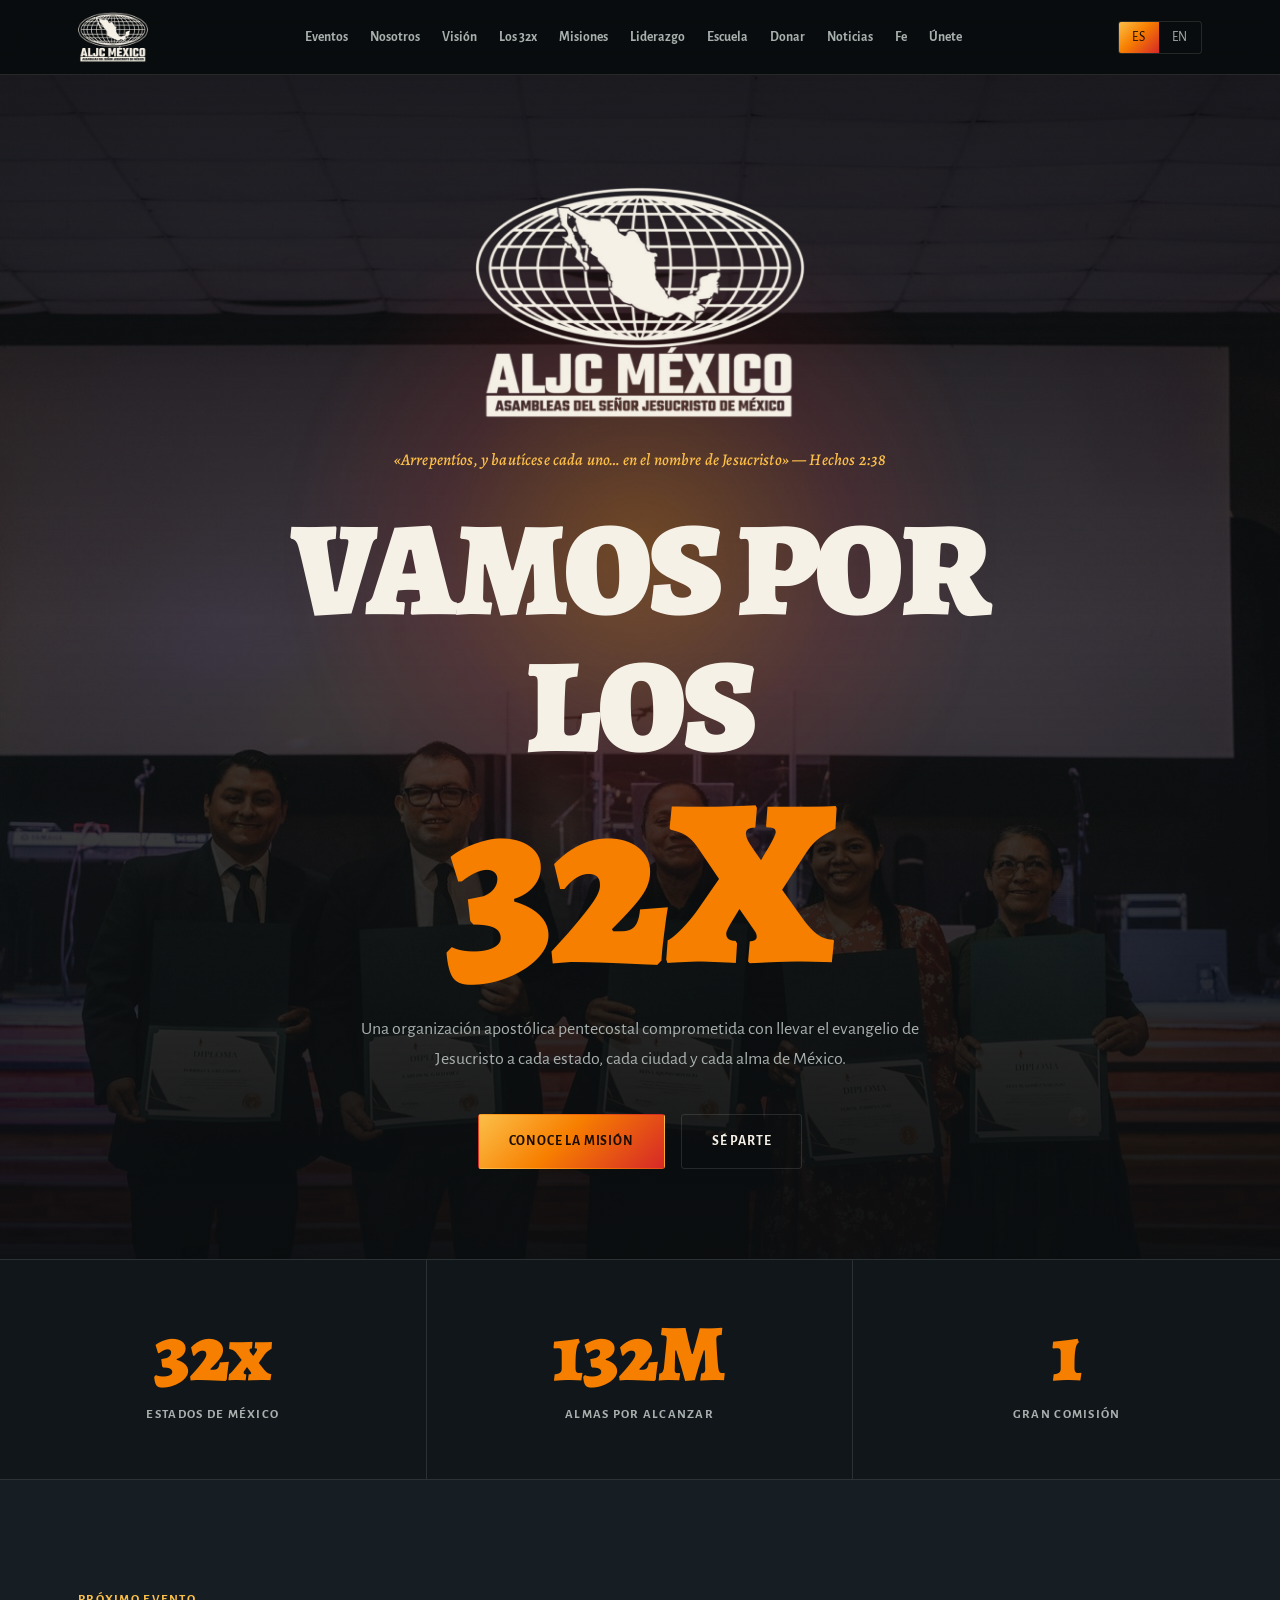
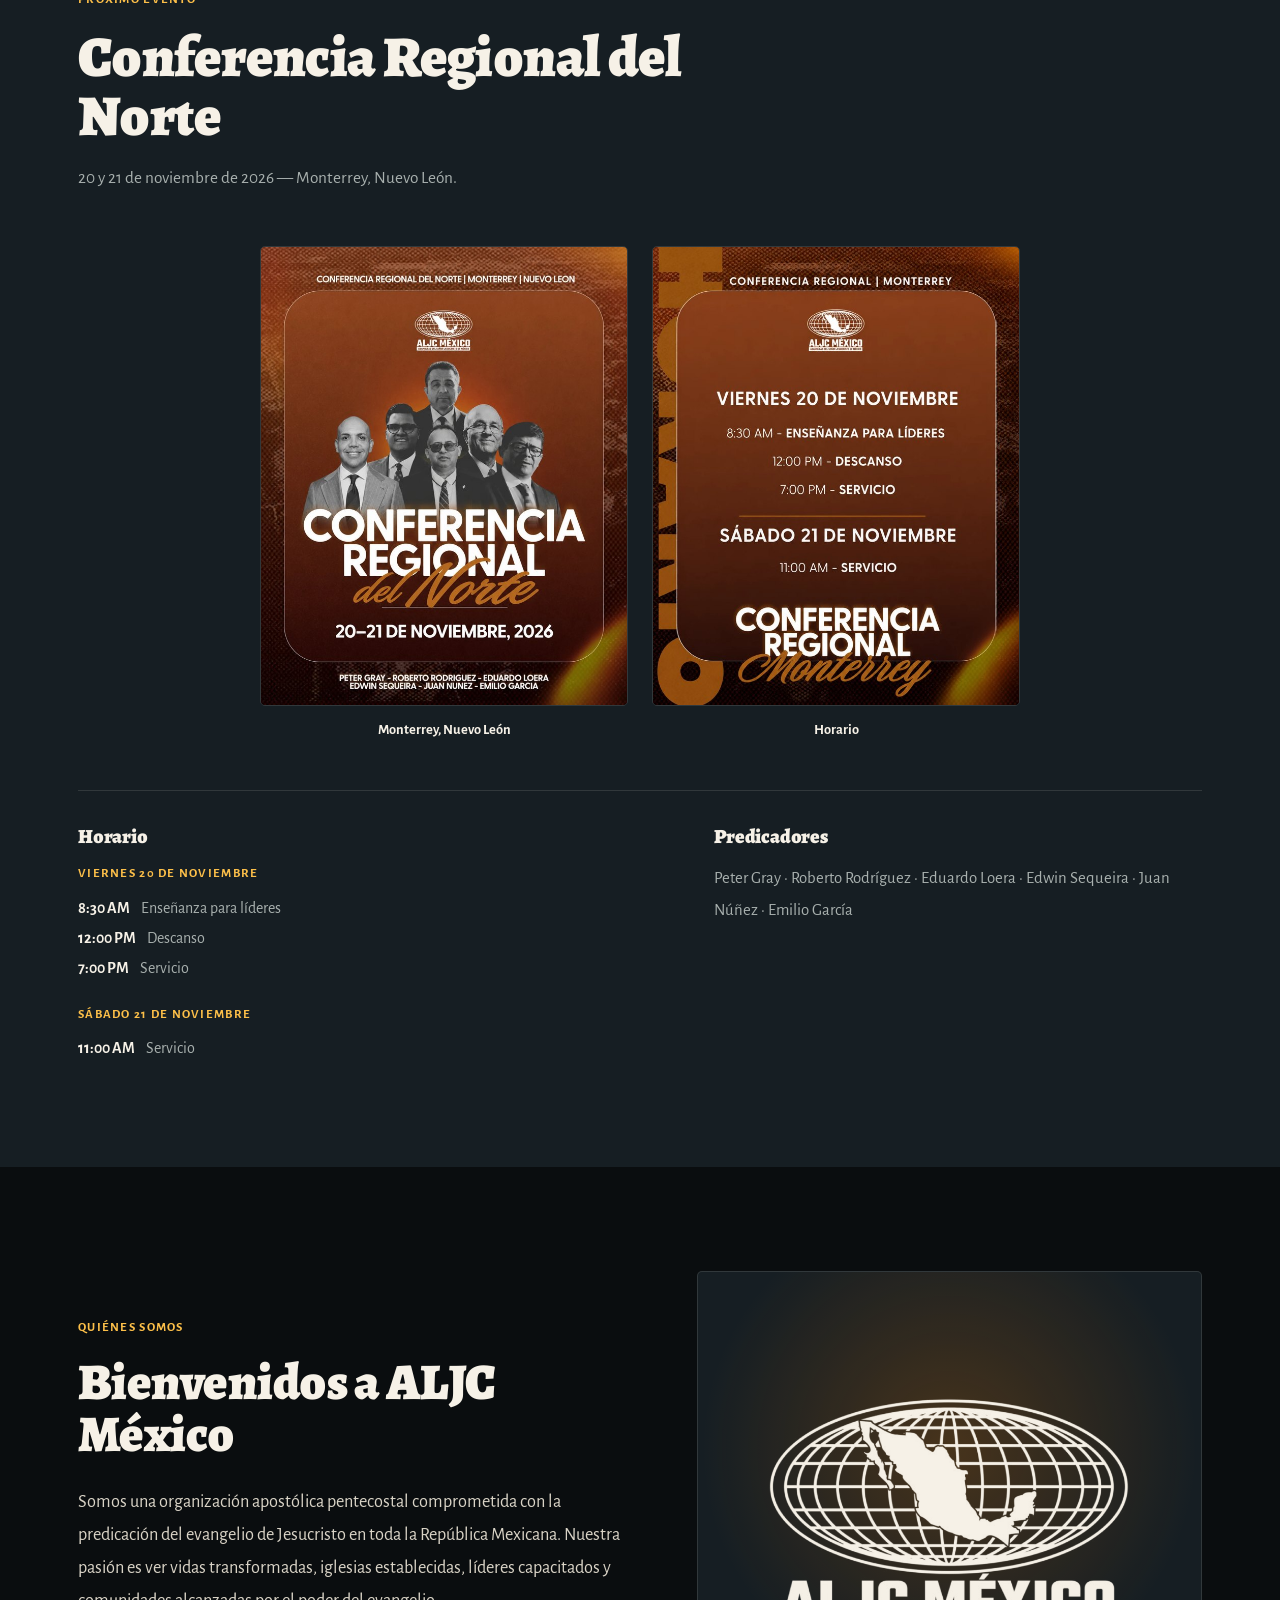
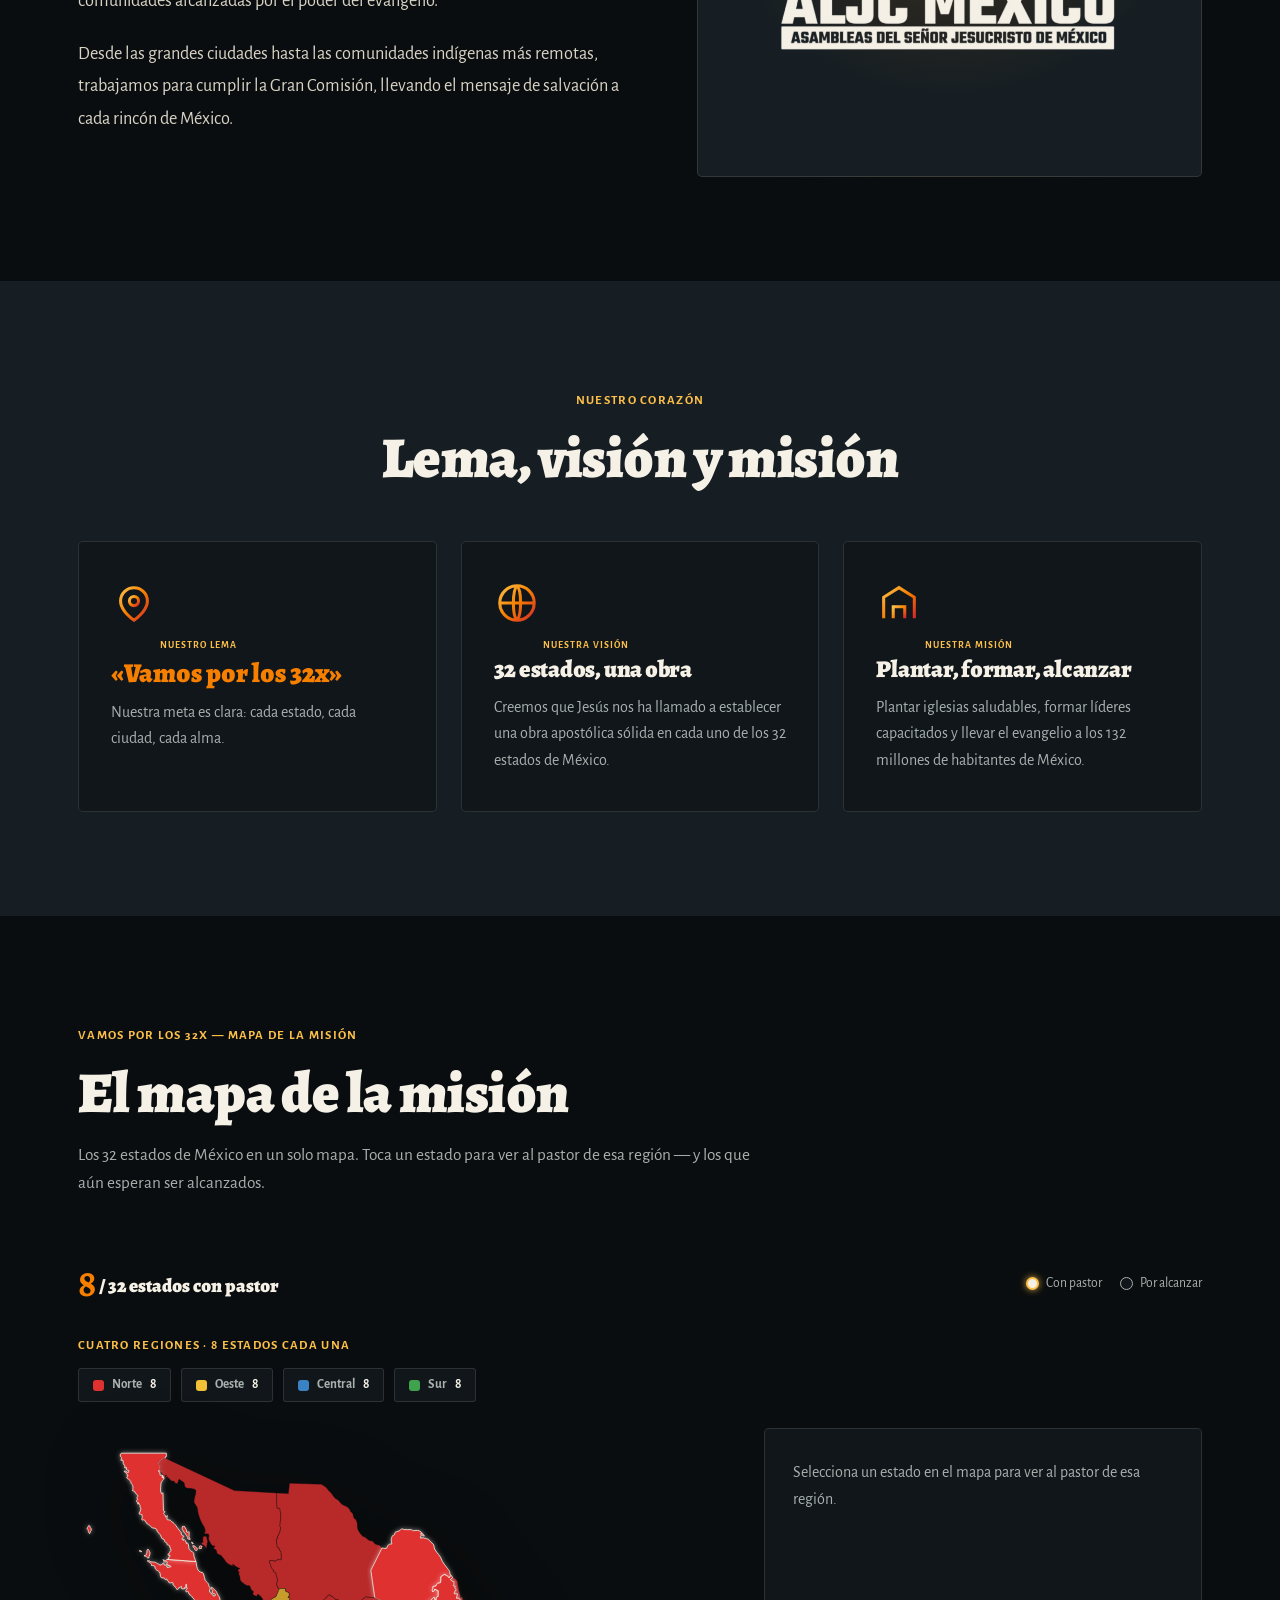
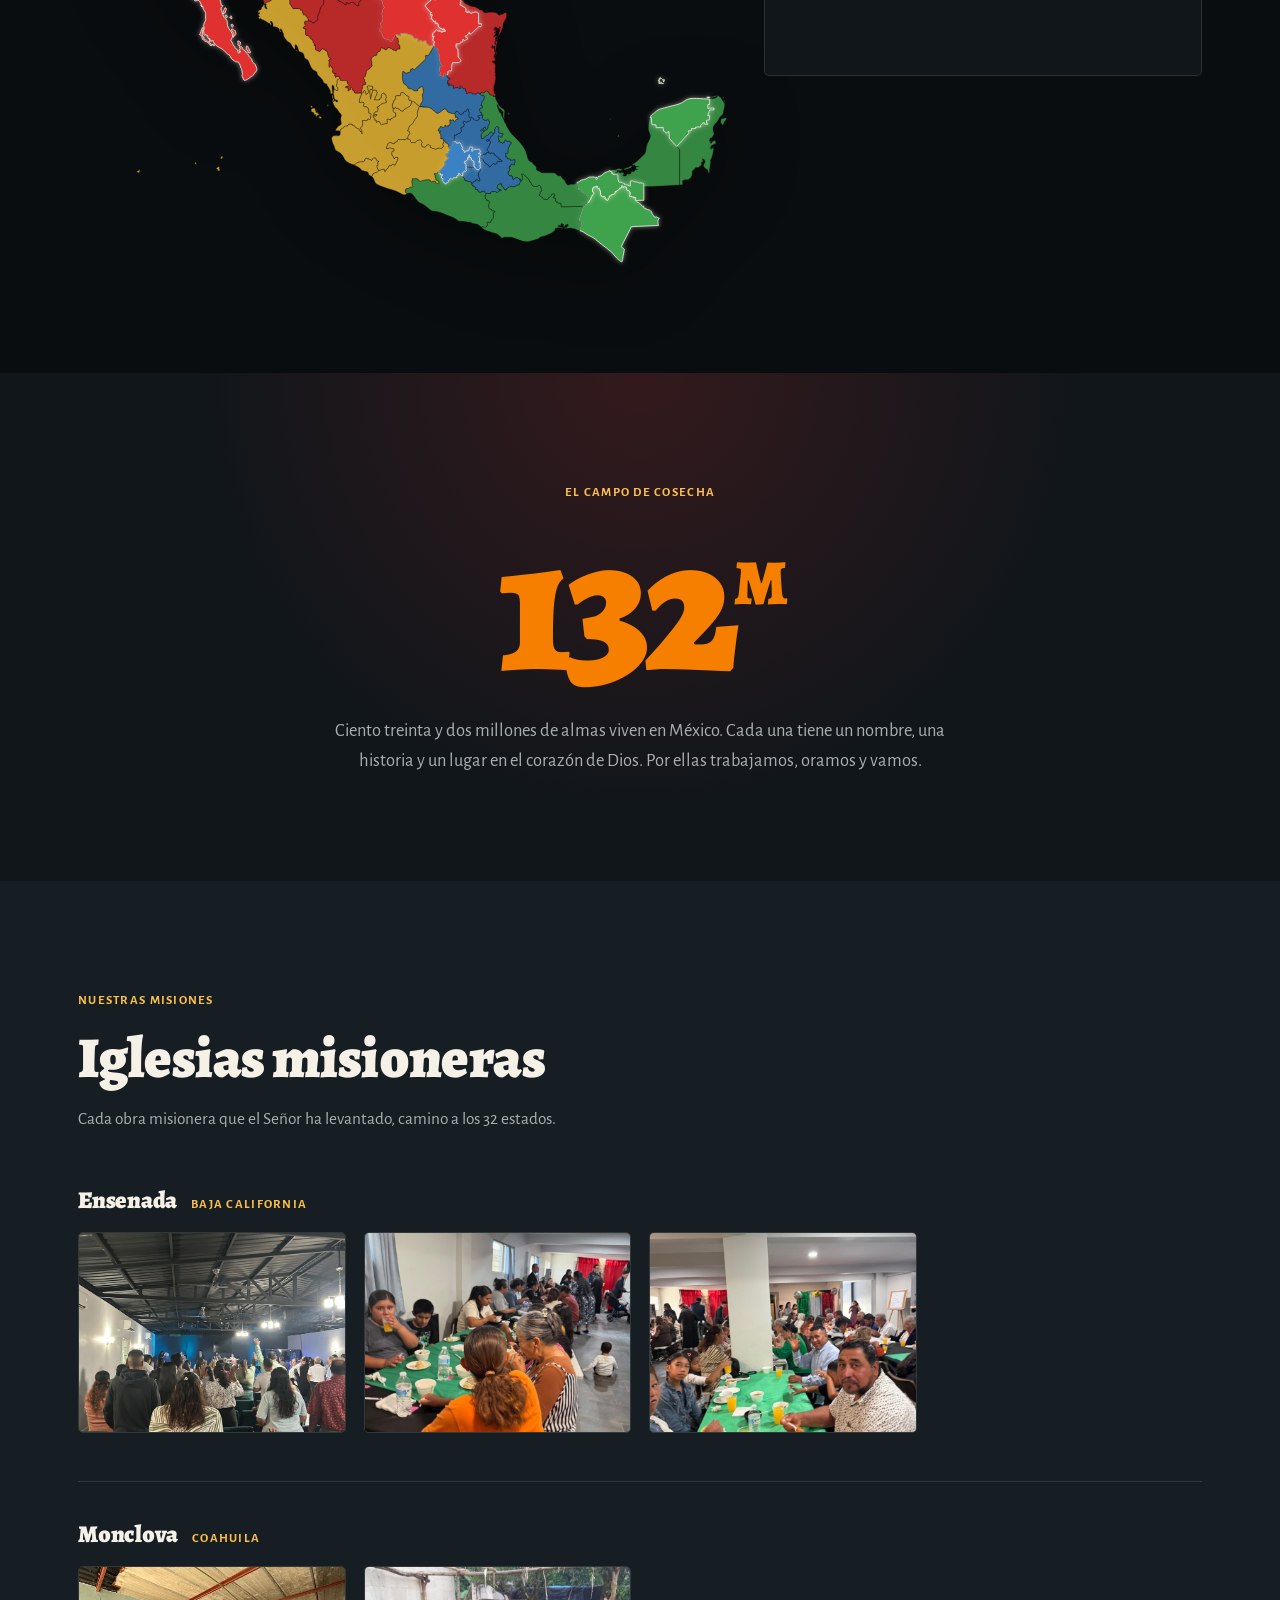
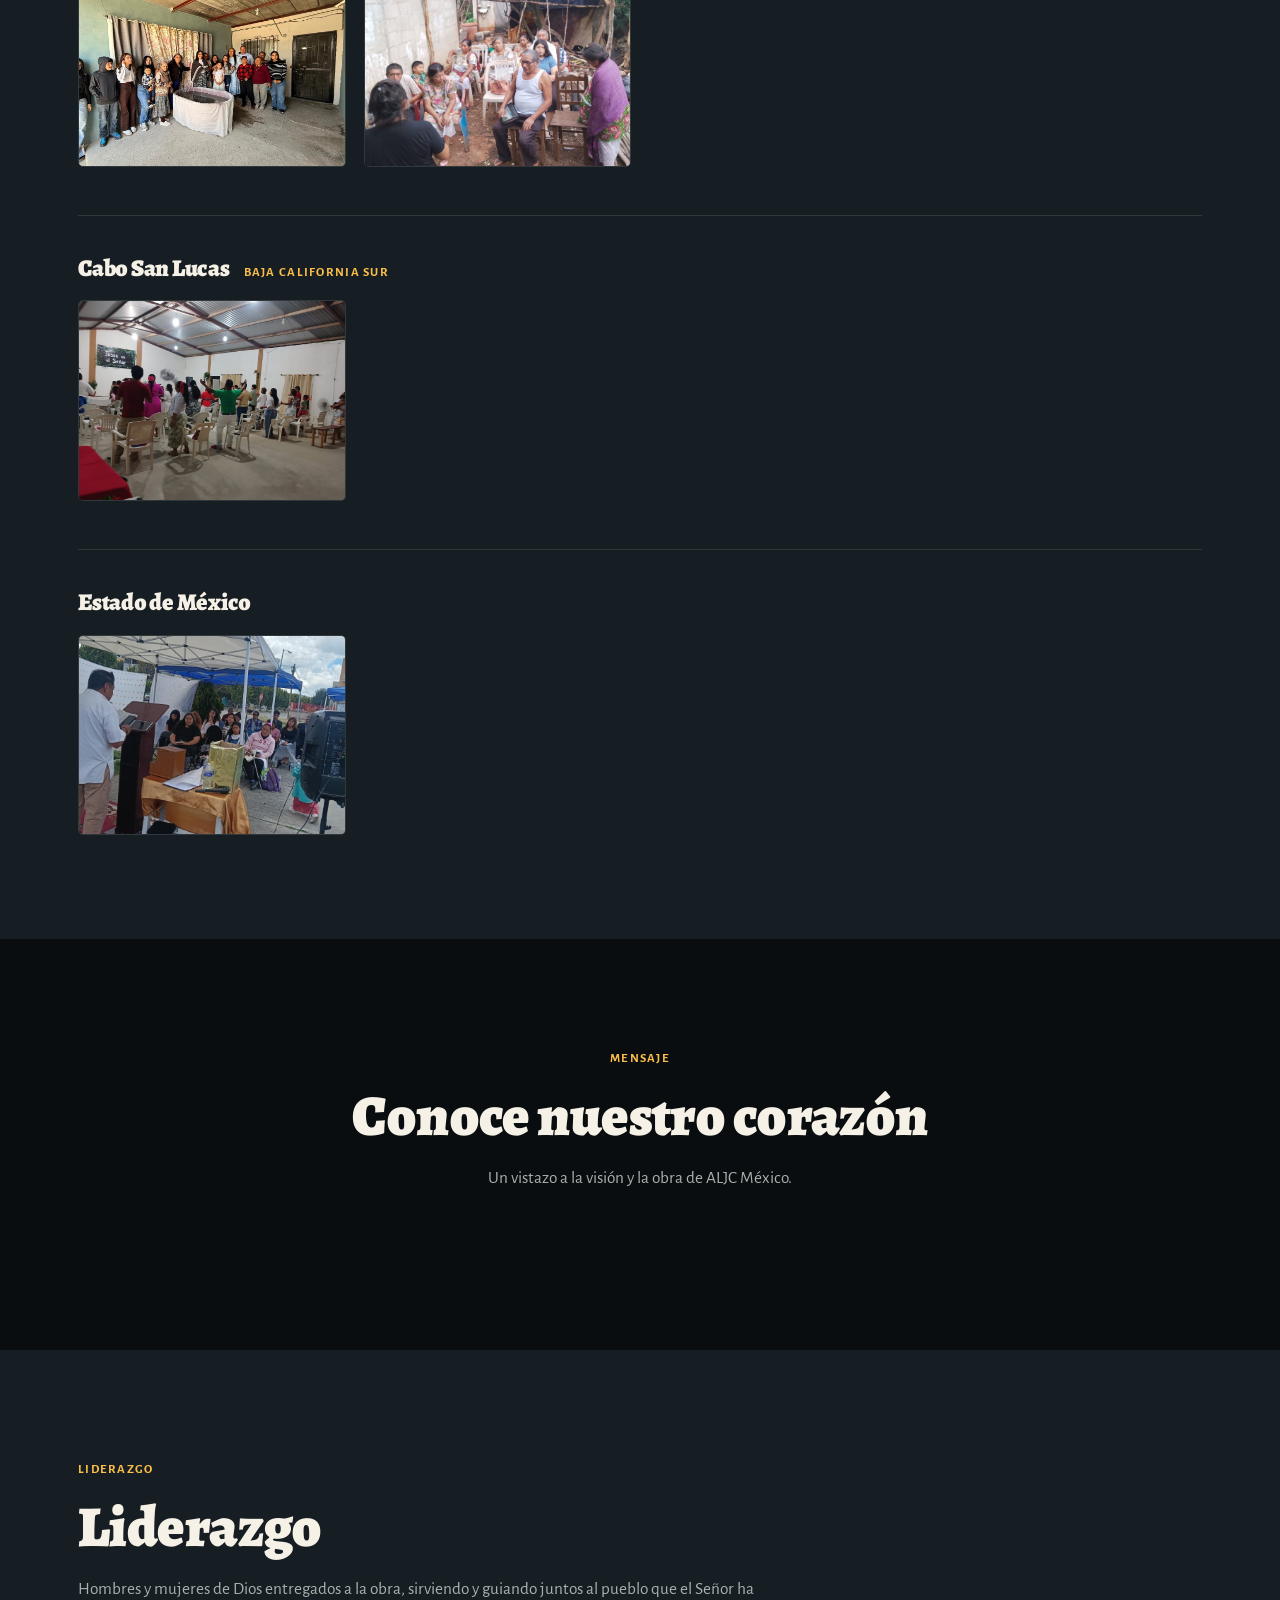
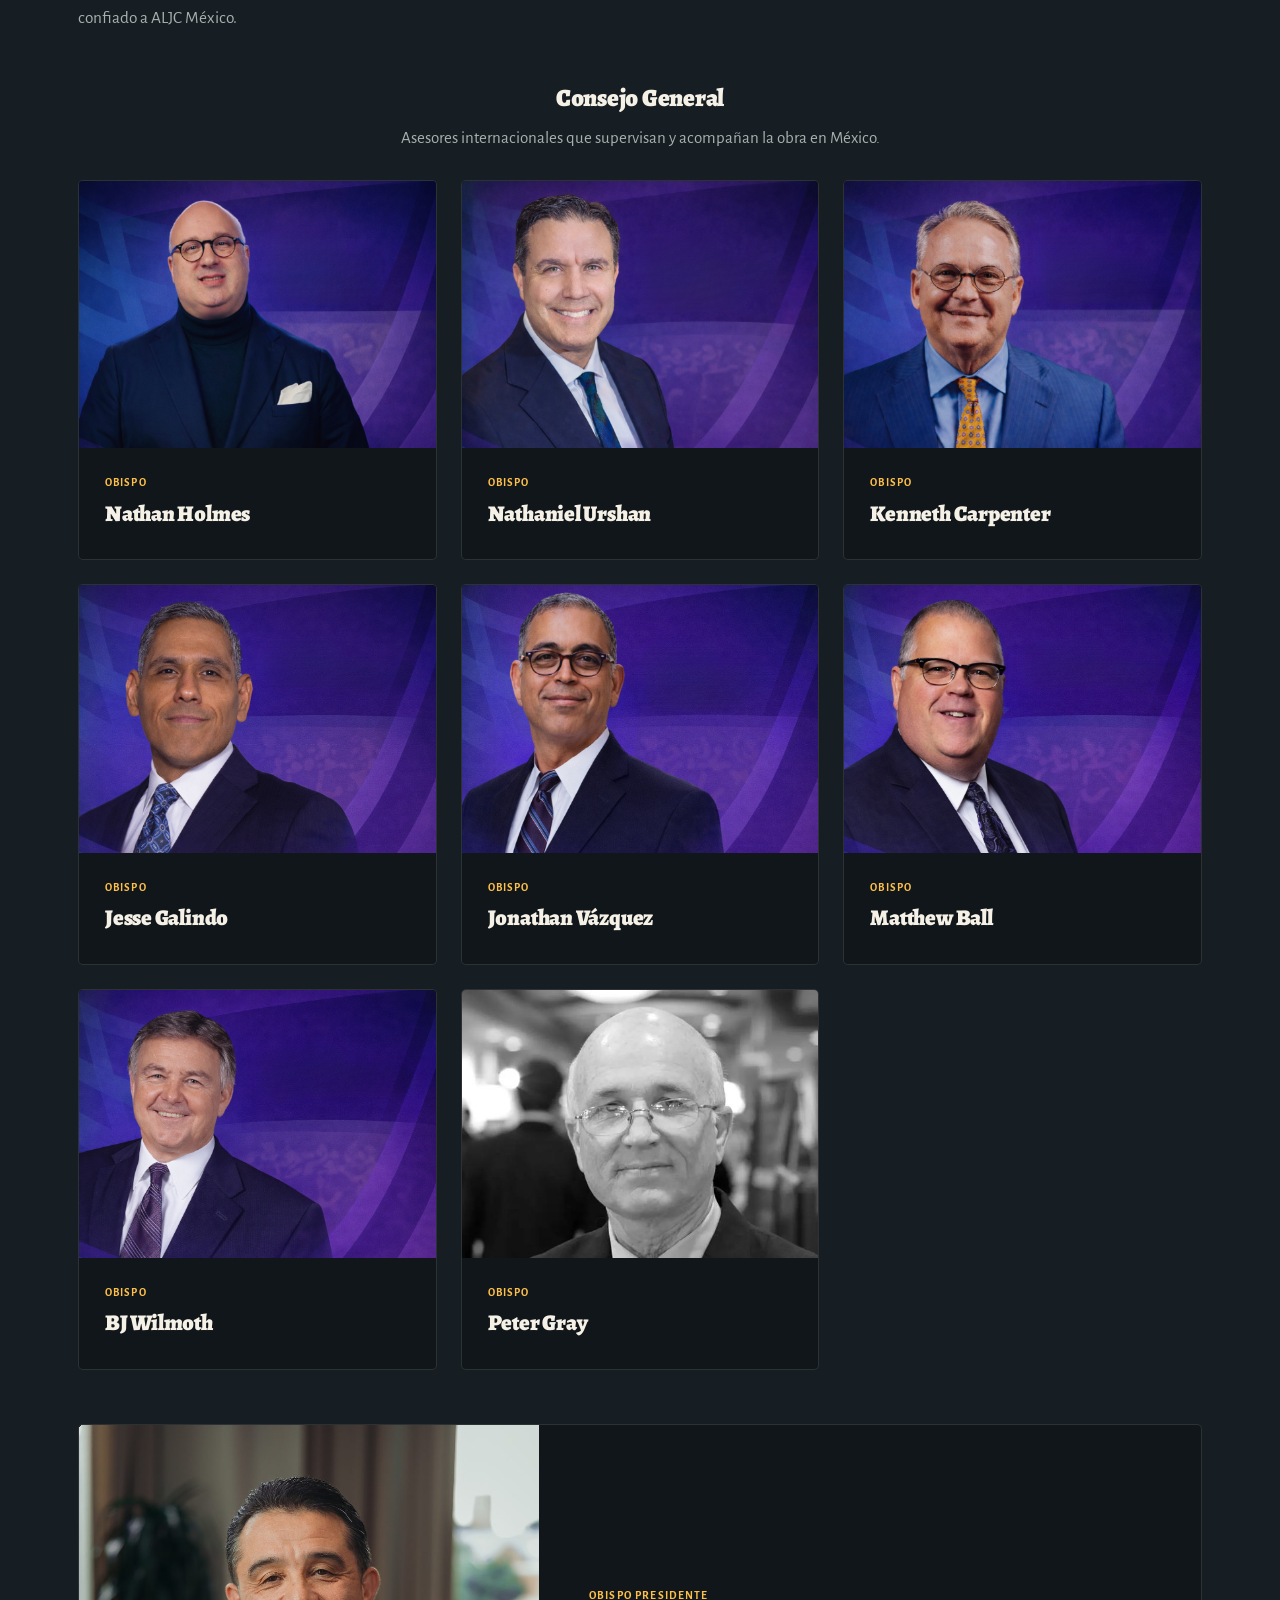
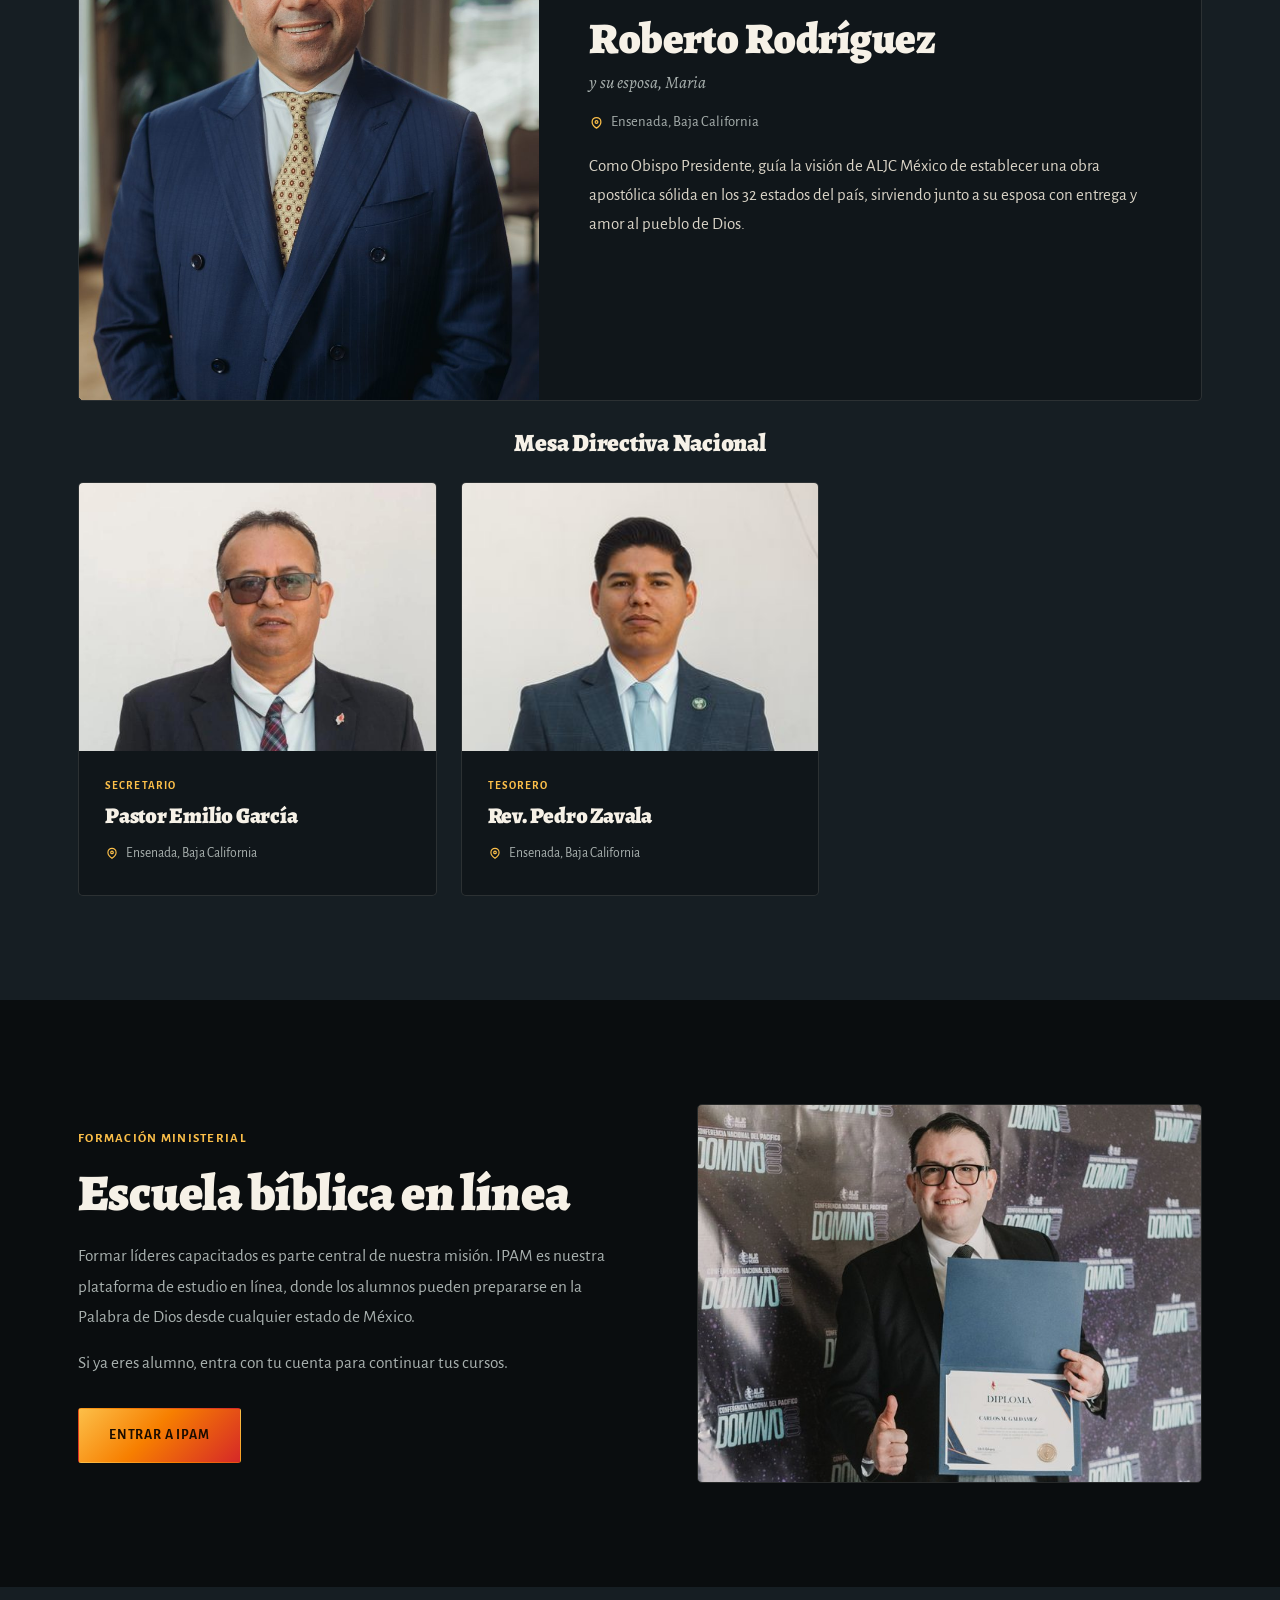
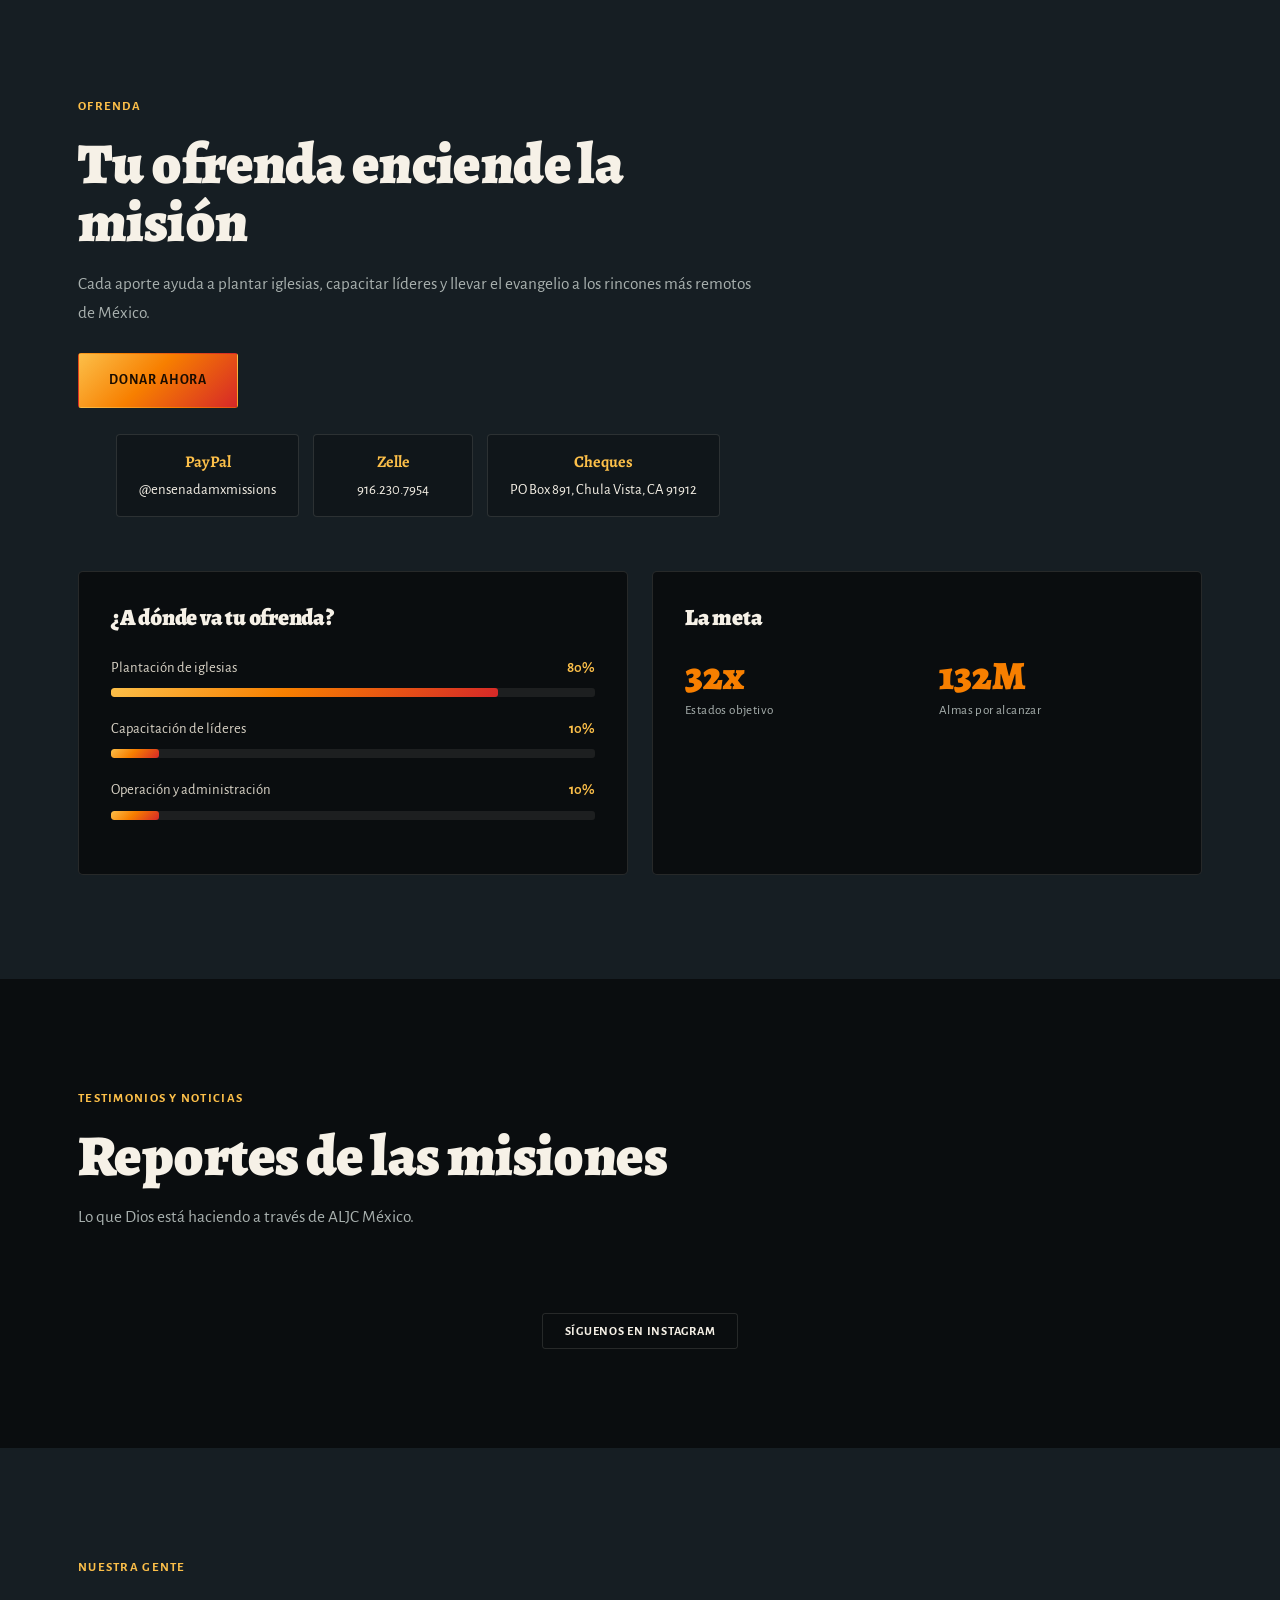
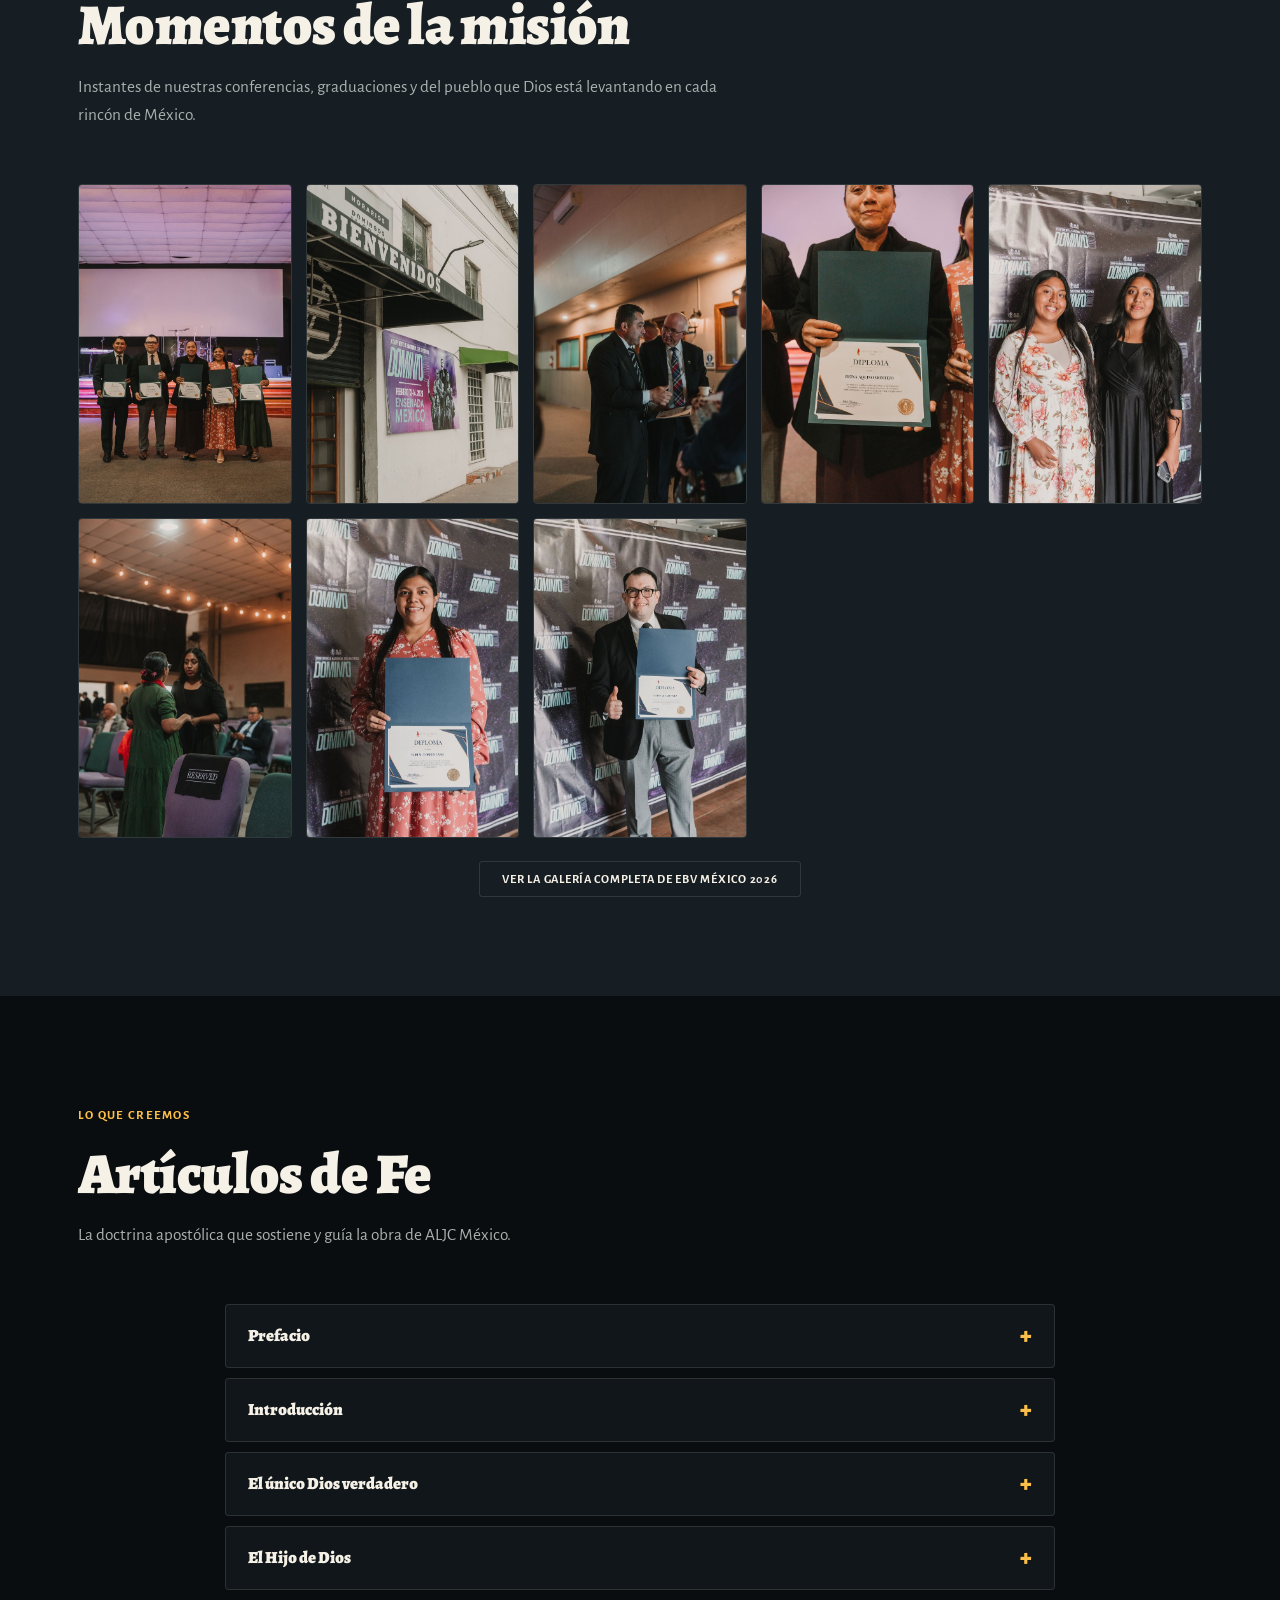
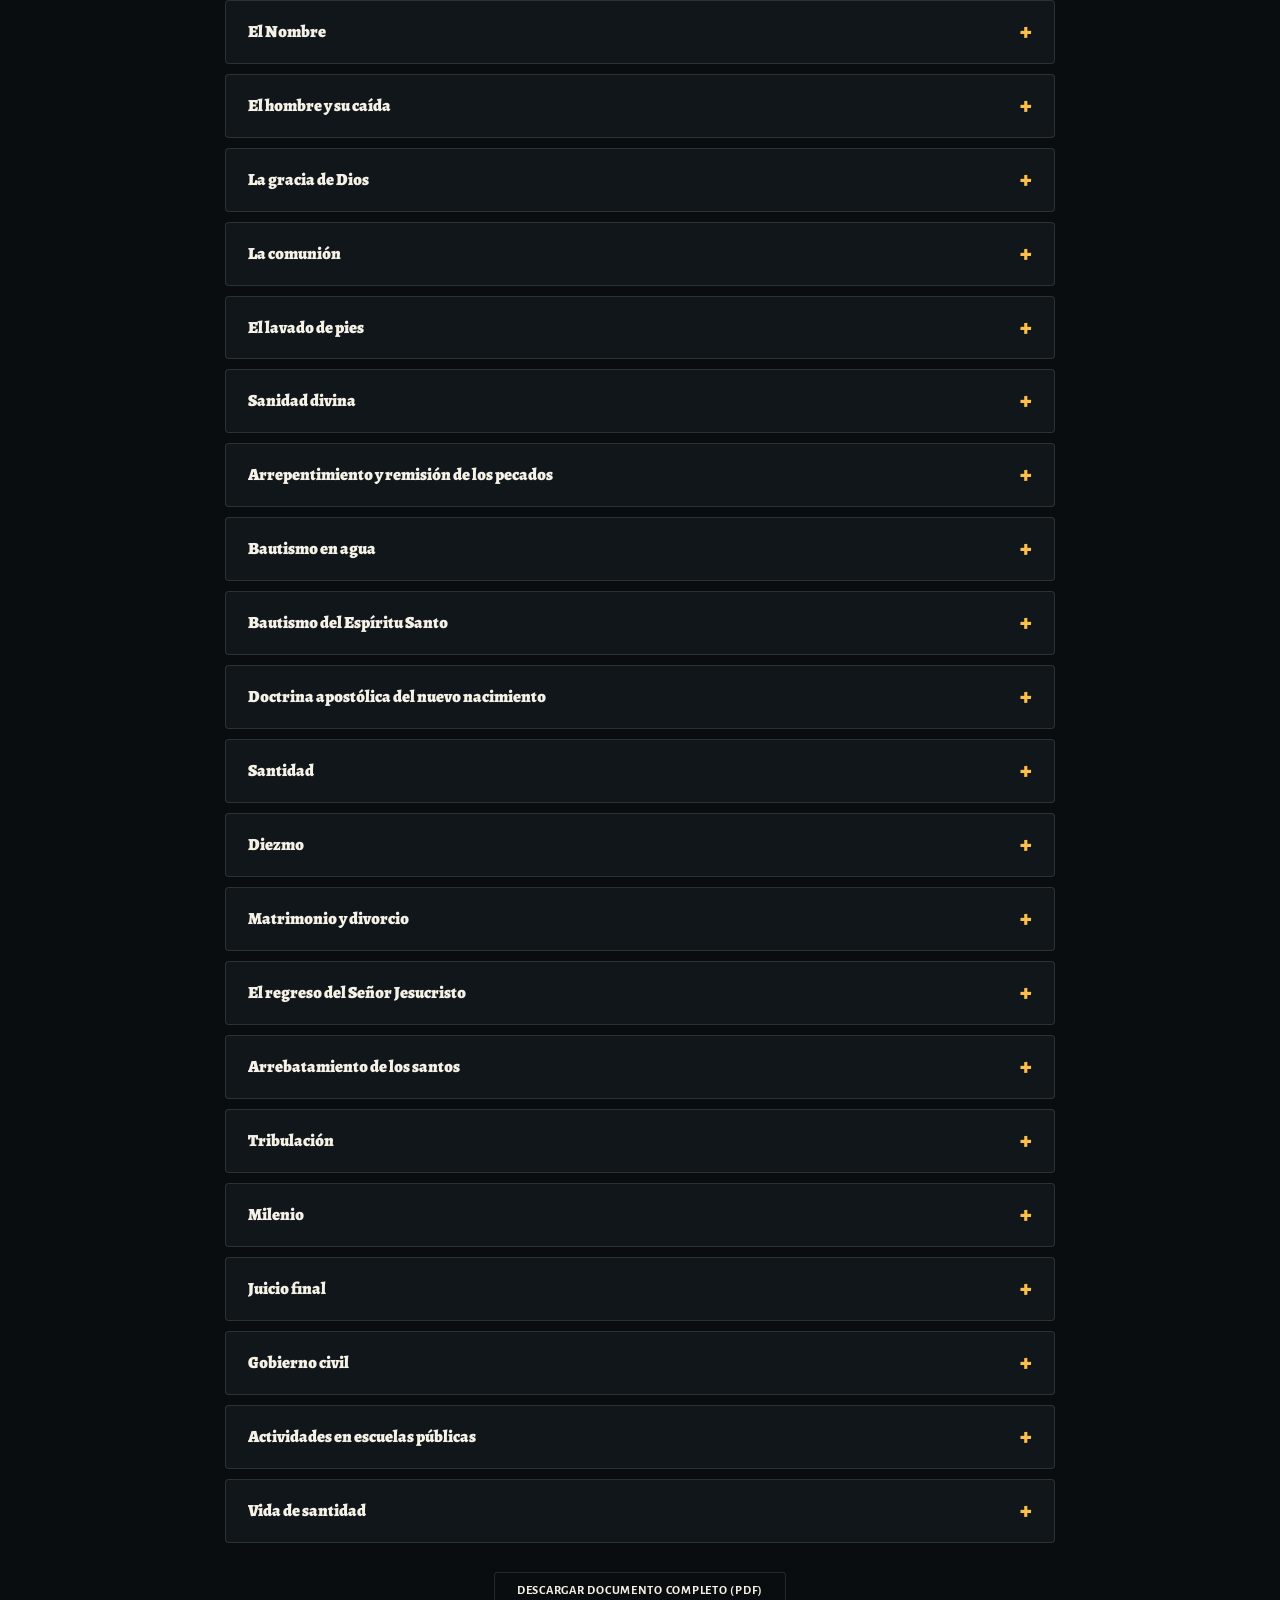
==== index.html @ 2f84b72b "Add Estado de México mission block Heading carries the state alone, since no city was given.  Co-Aut" ====
<!DOCTYPE html>
<html lang="es">
<head>
<meta charset="UTF-8">
<meta name="viewport" content="width=device-width, initial-scale=1.0">
<title>ALJC México — Vamos por los 32</title>
<link rel="preconnect" href="https://fonts.googleapis.com">
<link rel="preconnect" href="https://fonts.gstatic.com" crossorigin>
<link href="https://fonts.googleapis.com/css2?family=Alegreya:ital,wght@0,400..900;1,400..900&family=Alegreya+Sans:ital,wght@0,300;0,400;0,500;0,700;0,800;1,400&display=swap" rel="stylesheet">
<link rel="stylesheet" href="styles.css?v=25">
</head>
<body>

<svg width="0" height="0" style="position:absolute" aria-hidden="true"><defs>
  <linearGradient id="fg" x1="0" y1="0" x2="1" y2="1">
    <stop offset="0" stop-color="#FCBF49"/><stop offset=".5" stop-color="#F77F00"/><stop offset="1" stop-color="#D62828"/>
  </linearGradient>
</defs></svg>

<!-- ===== NAV ===== -->
<header class="nav">
  <div class="wrap nav-inner">
    <a class="brand" href="#top">
      <img class="mark-logo" src="assets/logo-mark.png" alt="ALJC México — Asambleas del Señor Jesucristo de México">
    </a>
    <nav class="nav-links" id="navLinks">
      <a href="#eventos" data-i18n="nav.events">Eventos</a>
      <a href="#nosotros" data-i18n="nav.about">Nosotros</a>
      <a href="#vision" data-i18n="nav.vision">Visión</a>
      <a href="#estados" data-i18n="nav.states">Los 32x</a>
      <a href="#misiones" data-i18n="nav.missions">Misiones</a>
      <a href="#liderazgo" data-i18n="nav.leaders">Liderazgo</a>
      <a href="#escuela" data-i18n="nav.school">Escuela</a>
      <a href="#donar" data-i18n="nav.give">Donar</a>
      <a href="#noticias" data-i18n="nav.news">Noticias</a>
      <a href="#fe" data-i18n="nav.fe">Fe</a>
      <a href="#unete" data-i18n="nav.join">Únete</a>
    </nav>
    <div style="display:flex;align-items:center;gap:14px">
      <div class="lang" role="group" aria-label="Idioma / Language">
        <button id="es" class="active" onclick="setLang('es')">ES</button>
        <button id="en" onclick="setLang('en')">EN</button>
      </div>
      <button class="burger" id="burger" aria-label="Menú"><span></span><span></span><span></span></button>
    </div>
  </div>
</header>

<!-- ===== HERO ===== -->
<section class="hero" id="top">
  <div class="hero-bg"><div class="ember-field" id="emberField"></div></div>
  <div class="wrap hero-inner">
    <img class="hero-logo" src="assets/logo-mark.png" alt="ALJC México">
    <p class="scripture" data-i18n="hero.scripture">«Arrepentíos, y bautícese cada uno… en el nombre de Jesucristo» — Hechos 2:38</p>
    <h1>
      <span data-i18n="hero.line">Vamos por los</span>
      <span class="big32 flame-text">32x</span>
    </h1>
    <p class="hero-sub" data-i18n="hero.sub">Una organización apostólica pentecostal comprometida con llevar el evangelio de Jesucristo a cada estado, cada ciudad y cada alma de México.</p>
    <div class="cta-row">
      <a href="#estados" class="btn btn-primary" data-i18n="hero.cta1">Conoce la misión</a>
      <a href="#unete" class="btn btn-ghost" data-i18n="hero.cta2">Sé parte</a>
    </div>
  </div>
</section>

<!-- ===== STATS ===== -->
<section class="stats">
  <div class="stats-grid">
    <div class="stat">
      <div class="num flame-text"><span data-count="32">32</span>x</div>
      <div class="lbl" data-i18n="stat.states">Estados de México</div>
    </div>
    <div class="stat">
      <div class="num flame-text"><span data-count="132">132</span>M</div>
      <div class="lbl" data-i18n="stat.souls">Almas por alcanzar</div>
    </div>
    <div class="stat">
      <div class="num flame-text">1</div>
      <div class="lbl" data-i18n="stat.mission">Gran Comisión</div>
    </div>
  </div>
</section>

<!-- ===== EVENTOS ===== -->
<section class="block" id="eventos" style="background:var(--panel-2)">
  <div class="wrap">
    <div class="section-head reveal">
      <span class="eyebrow" data-i18n="events.eyebrow">Próximo evento</span>
      <h2 data-i18n="events.title">Conferencia Regional del Norte</h2>
      <p data-i18n="events.p">20 y 21 de noviembre de 2026 — Monterrey, Nuevo León.</p>
    </div>

    <div class="event-grid reveal">
      <figure class="event-card">
        <img src="assets/evento-monterrey.jpg" alt="Conferencia Regional del Norte — Monterrey, Nuevo León, 20–21 de noviembre de 2026" loading="lazy">
        <figcaption><strong data-i18n="events.mty">Monterrey, Nuevo León</strong></figcaption>
      </figure>
      <figure class="event-card">
        <img src="assets/evento-horario.jpg" alt="Horario de la Conferencia Regional del Norte — Monterrey, 20–21 de noviembre de 2026" loading="lazy">
        <figcaption><strong data-i18n="events.sched">Horario</strong></figcaption>
      </figure>
    </div>

    <div class="event-details reveal">
      <div class="event-block">
        <h3 data-i18n="events.schedTitle">Horario</h3>
        <ul class="event-sched">
          <li><span class="ev-day" data-i18n="events.fri">Viernes 20 de noviembre</span>
            <span class="ev-item"><b>8:30 AM</b> <span data-i18n="events.s1">Enseñanza para líderes</span></span>
            <span class="ev-item"><b>12:00 PM</b> <span data-i18n="events.s2">Descanso</span></span>
            <span class="ev-item"><b>7:00 PM</b> <span data-i18n="events.s3">Servicio</span></span>
          </li>
          <li><span class="ev-day" data-i18n="events.sat">Sábado 21 de noviembre</span>
            <span class="ev-item"><b>11:00 AM</b> <span data-i18n="events.s4">Servicio</span></span>
          </li>
        </ul>
      </div>
      <div class="event-block">
        <h3 data-i18n="events.speakers">Predicadores</h3>
        <p class="event-speakers">Peter Gray · Roberto Rodríguez · Eduardo Loera · Edwin Sequeira · Juan Núñez · Emilio García</p>
      </div>
    </div>
  </div>
</section>

<!-- ===== ABOUT ===== -->
<section class="block" id="nosotros">
  <div class="wrap about-grid">
    <div class="about-copy reveal">
      <span class="eyebrow" data-i18n="about.eyebrow">Quiénes somos</span>
      <h2 style="font-size:clamp(2rem,4.6vw,3.2rem);margin:16px 0 26px" data-i18n="about.title">Bienvenidos a ALJC México</h2>
      <p data-i18n="about.p1">Somos una organización apostólica pentecostal comprometida con la predicación del evangelio de Jesucristo en toda la República Mexicana. Nuestra pasión es ver vidas transformadas, iglesias establecidas, líderes capacitados y comunidades alcanzadas por el poder del evangelio.</p>
      <p data-i18n="about.p2">Desde las grandes ciudades hasta las comunidades indígenas más remotas, trabajamos para cumplir la Gran Comisión, llevando el mensaje de salvación a cada rincón de México.</p>
    </div>
    <div class="about-art reveal">
      <img class="about-logo" src="assets/logo-mark.png" alt="Logo ALJC México">
    </div>
  </div>
</section>

<!-- ===== PILLARS: VISION / MISSION / MOTTO ===== -->
<section class="block" id="vision" style="background:var(--panel-2)">
  <div class="wrap">
    <div class="section-head center reveal">
      <span class="eyebrow" data-i18n="pillars.eyebrow">Nuestro corazón</span>
      <h2 data-i18n="pillars.title">Lema, visión y misión</h2>
    </div>
    <div class="pillars">
      <div class="pillar reveal">
        <svg class="ico" viewBox="0 0 24 24" fill="none" stroke="url(#fg)" stroke-width="1.6"><path d="M12 21s-7-4.6-7-10a7 7 0 0 1 14 0c0 5.4-7 10-7 10z"/><circle cx="12" cy="11" r="2.4"/></svg>
        <span class="eyebrow" style="font-size:.62rem" data-i18n="pillars.motto.k">Nuestro lema</span>
        <div class="motto flame-text" data-i18n="pillars.motto.v">«Vamos por los 32x»</div>
        <p data-i18n="pillars.motto.p">Nuestra meta es clara: cada estado, cada ciudad, cada alma.</p>
      </div>
      <div class="pillar reveal">
        <svg class="ico" viewBox="0 0 24 24" fill="none" stroke="url(#fg)" stroke-width="1.6"><circle cx="12" cy="12" r="9"/><path d="M3 12h18M12 3c2.5 2.5 2.5 15 0 18M12 3C9.5 5.5 9.5 18.5 12 21"/></svg>
        <span class="eyebrow" style="font-size:.62rem" data-i18n="pillars.vision.k">Nuestra visión</span>
        <h3 data-i18n="pillars.vision.t">32 estados, una obra</h3>
        <p data-i18n="pillars.vision.p">Creemos que Jesús nos ha llamado a establecer una obra apostólica sólida en cada uno de los 32 estados de México.</p>
      </div>
      <div class="pillar reveal">
        <svg class="ico" viewBox="0 0 24 24" fill="none" stroke="url(#fg)" stroke-width="1.6"><path d="M4 20V9l8-5 8 5v11"/><path d="M9 20v-6h6v6"/></svg>
        <span class="eyebrow" style="font-size:.62rem" data-i18n="pillars.mission.k">Nuestra misión</span>
        <h3 data-i18n="pillars.mission.t">Plantar, formar, alcanzar</h3>
        <p data-i18n="pillars.mission.p">Plantar iglesias saludables, formar líderes capacitados y llevar el evangelio a los 132 millones de habitantes de México.</p>
      </div>
    </div>
  </div>
</section>

<!-- ===== STATES GRID ===== -->
<section class="block" id="estados">
  <div class="wrap">
    <div class="section-head reveal">
      <span class="eyebrow" data-i18n="states.eyebrow">Vamos por los 32x — mapa de la misión</span>
      <h2 data-i18n="states.title">El mapa de la misión</h2>
      <p data-i18n="states.p">Los 32 estados de México en un solo mapa. Toca un estado para ver al pastor de esa región — y los que aún esperan ser alcanzados.</p>
    </div>
    <div class="map-meta reveal">
      <div class="states-count"><b class="flame-text" id="pastorCount">0</b> / 32 <span data-i18n="states.encendidos">estados con pastor</span></div>
      <div class="map-legend">
        <span class="lg-item"><i class="lg-dot has"></i><span data-i18n="map.legend.has">Con pastor</span></span>
        <span class="lg-item"><i class="lg-dot open"></i><span data-i18n="map.legend.open">Por alcanzar</span></span>
      </div>
    </div>
    <div class="region-bar reveal">
      <span class="eyebrow" data-i18n="map.regions">Cuatro regiones · 8 estados cada una</span>
      <div class="region-legend" id="regionLegend"></div>
    </div>
    <div class="map-layout reveal">
      <div class="mexmap" id="mexmap" role="group" aria-label="Mapa de los estados de México"></div>
      <aside class="map-detail" id="mapDetail" aria-live="polite"></aside>
    </div>
  </div>
</section>

<!-- ===== SOULS ===== -->
<section class="block souls">
  <div class="wrap">
    <span class="eyebrow reveal" data-i18n="souls.eyebrow">El campo de cosecha</span>
    <div class="huge reveal" style="margin-top:14px"><span class="flame-text"><span data-count="132">132</span><span class="unit">M</span></span></div>
    <p class="reveal" data-i18n="souls.p">Ciento treinta y dos millones de almas viven en México. Cada una tiene un nombre, una historia y un lugar en el corazón de Dios. Por ellas trabajamos, oramos y vamos.</p>
  </div>
</section>

<!-- ===== LEADERSHIP ===== -->
<!-- ===== MISIONES ===== -->
<section class="block" id="misiones" style="background:var(--panel-2)">
  <div class="wrap">
    <div class="section-head reveal">
      <span class="eyebrow" data-i18n="missions.eyebrow">Nuestras misiones</span>
      <h2 data-i18n="missions.title">Iglesias misioneras</h2>
      <p data-i18n="missions.p">Cada obra misionera que el Señor ha levantado, camino a los 32 estados.</p>
    </div>
    <div class="mission reveal">
      <h3 class="mission-place">Ensenada <span>Baja California</span></h3>
      <div class="mission-photos">
        <img src="assets/mision-ensenada-1.jpg" alt="Servicio en la obra misionera de Ensenada, Baja California" loading="lazy">
        <img src="assets/mision-ensenada-2.jpg" alt="Convivio de la congregación en Ensenada, Baja California" loading="lazy">
        <img src="assets/mision-ensenada-3.jpg" alt="Hermanos compartiendo los alimentos en Ensenada, Baja California" loading="lazy">
      </div>
    </div>
    <div class="mission reveal">
      <h3 class="mission-place">Monclova <span>Coahuila</span></h3>
      <div class="mission-photos">
        <img src="assets/mision-monclova-1.jpg" alt="Bautismos en la obra misionera de Monclova, Coahuila" loading="lazy">
        <img src="assets/mision-monclova-2.jpg" alt="Servicio al aire libre de la congregación en Monclova, Coahuila" loading="lazy">
      </div>
    </div>
    <div class="mission reveal">
      <h3 class="mission-place">Cabo San Lucas <span>Baja California Sur</span></h3>
      <div class="mission-photos">
        <img src="assets/mision-cabo-1.jpg" alt="Congregación en adoración durante el servicio en Cabo San Lucas, Baja California Sur" loading="lazy">
      </div>
    </div>
    <div class="mission reveal">
      <h3 class="mission-place">Estado de México</h3>
      <div class="mission-photos">
        <img src="assets/mision-edomex-1.jpg" alt="Predicación en un servicio al aire libre en el Estado de México" loading="lazy">
      </div>
    </div>
  </div>
</section>

<!-- ===== VIDEO ===== -->
<section class="block" id="video">
  <div class="wrap">
    <div class="section-head center reveal">
      <span class="eyebrow" data-i18n="video.eyebrow">Mensaje</span>
      <h2 data-i18n="video.title">Conoce nuestro corazón</h2>
      <p data-i18n="video.p">Un vistazo a la visión y la obra de ALJC México.</p>
    </div>
    <div class="ig-reel">
      <blockquote class="instagram-media" data-instgrm-permalink="https://www.instagram.com/reel/DUuaYXojmhl/?utm_source=ig_embed" data-instgrm-version="14" style="background:#FFF;border:0;border-radius:4px;margin:0 auto;max-width:420px;width:100%"></blockquote>
    </div>
  </div>
</section>

<!-- ===== LEADERSHIP ===== -->
<section class="block" id="liderazgo" style="background:var(--panel-2)">
  <div class="wrap">
    <div class="section-head reveal">
      <span class="eyebrow" data-i18n="leaders.eyebrow">Liderazgo</span>
      <h2 data-i18n="leaders.title">Liderazgo</h2>
      <p data-i18n="leaders.p">Hombres y mujeres de Dios entregados a la obra, sirviendo y guiando juntos al pueblo que el Señor ha confiado a ALJC México.</p>
    </div>
    <h3 class="sub-head reveal" data-i18n="leaders.council">Consejo General</h3>
    <p class="council-sub reveal" data-i18n="leaders.councilSub">Asesores internacionales que supervisan y acompañan la obra en México.</p>
    <div class="leaders" id="councilGrid"></div>
    <div class="obispo reveal" style="margin-top:54px">
      <div class="obispo-photo"><img src="assets/obispo.jpg" alt="Obispo Presidente de ALJC México"></div>
      <div class="obispo-body">
        <span class="role" data-i18n="obispo.role">Obispo Presidente</span>
        <h3 data-i18n="obispo.name">Roberto Rodríguez</h3>
        <div class="couple" data-i18n="obispo.couple">y su esposa, Maria</div>
        <div class="obispo-loc"><svg width="15" height="15" viewBox="0 0 24 24" fill="none" stroke="#FCBF49" stroke-width="2"><path d="M12 21s-7-4.6-7-10a7 7 0 0 1 14 0c0 5.4-7 10-7 10z"/><circle cx="12" cy="11" r="2.2"/></svg><span data-i18n="obispo.city">Ensenada, Baja California</span></div>
        <p data-i18n="obispo.bio">Como Obispo Presidente, guía la visión de ALJC México de establecer una obra apostólica sólida en los 32 estados del país, sirviendo junto a su esposa con entrega y amor al pueblo de Dios.</p>
      </div>
    </div>
    <h3 class="sub-head reveal" data-i18n="leaders.board">Mesa Directiva Nacional</h3>
    <div class="leaders" id="leadersGrid"></div>
  </div>
</section>

<!-- ===== ESCUELA BIBLICA / IPAM ===== -->
<section class="block" id="escuela">
  <div class="wrap school-grid">
    <div class="school-copy reveal">
      <span class="eyebrow" data-i18n="school.eyebrow">Formación ministerial</span>
      <h2 data-i18n="school.title">Escuela bíblica en línea</h2>
      <p data-i18n="school.p1">Formar líderes capacitados es parte central de nuestra misión. IPAM es nuestra plataforma de estudio en línea, donde los alumnos pueden prepararse en la Palabra de Dios desde cualquier estado de México.</p>
      <p data-i18n="school.p2">Si ya eres alumno, entra con tu cuenta para continuar tus cursos.</p>
      <a href="https://ipam.gnomio.com" target="_blank" rel="noopener noreferrer" class="btn btn-primary school-cta" data-i18n="school.cta">Entrar a IPAM</a>
    </div>
    <div class="school-art reveal">
      <img src="assets/event-08.jpg" alt="Graduación de líderes — ALJC México" loading="lazy">
    </div>
  </div>
</section>

<!-- ===== DONAR ===== -->
<section class="block" id="donar" style="background:var(--panel-2)">
  <div class="wrap">
    <div class="section-head reveal">
      <span class="eyebrow" data-i18n="give.eyebrow">Ofrenda</span>
      <h2 data-i18n="give.title">Tu ofrenda enciende la misión</h2>
      <p data-i18n="give.p">Cada aporte ayuda a plantar iglesias, capacitar líderes y llevar el evangelio a los rincones más remotos de México.</p>
      <a href="https://www.paypal.me/ensenadamxmissions" target="_blank" rel="noopener" id="donateBtn" class="btn btn-primary" style="margin-top:26px;display:inline-block" data-i18n="give.btn">Donar ahora</a>
      <div class="give-methods reveal">
        <a class="give-way" href="https://www.paypal.me/ensenadamxmissions" target="_blank" rel="noopener">
          <b>PayPal</b><span>@ensenadamxmissions</span>
        </a>
        <div class="give-way">
          <b>Zelle</b><span>916.230.7954</span>
        </div>
        <div class="give-way">
          <b data-i18n="give.checks">Cheques</b><span>PO Box 891, Chula Vista, CA 91912</span>
        </div>
      </div>
    </div>
    <div class="give-grid">
      <div class="give-card reveal">
        <h3 data-i18n="give.where.t">¿A dónde va tu ofrenda?</h3>
        <div class="bar-row"><div class="bar-top"><span data-i18n="give.b1">Plantación de iglesias</span><b>80%</b></div><div class="bar"><i style="width:80%"></i></div></div>
        <div class="bar-row"><div class="bar-top"><span data-i18n="give.b2">Capacitación de líderes</span><b>10%</b></div><div class="bar"><i style="width:10%"></i></div></div>
        <div class="bar-row"><div class="bar-top"><span data-i18n="give.b4">Operación y administración</span><b>10%</b></div><div class="bar"><i style="width:10%"></i></div></div>
      </div>
      <div class="give-card reveal">
        <h3 data-i18n="give.numbers.t">La meta</h3>
        <div class="num-grid">
          <div><b class="flame-text"><span data-count="32">32</span>x</b><span data-i18n="give.n3">Estados objetivo</span></div>
          <div><b class="flame-text">132M</b><span data-i18n="give.n4b">Almas por alcanzar</span></div>
        </div>
      </div>
    </div>
  </div>
</section>

<!-- ===== NOTICIAS ===== -->
<section class="block" id="noticias">
  <div class="wrap">
    <div class="section-head reveal">
      <span class="eyebrow" data-i18n="news.eyebrow">Testimonios y noticias</span>
      <h2 data-i18n="news.title">Reportes de las misiones</h2>
      <p data-i18n="news.p">Lo que Dios está haciendo a través de ALJC México.</p>
    </div>
    <!-- To swap a post: replace the data-instgrm-permalink URL with the new post's link -->
    <div class="ig-grid">
      <blockquote class="instagram-media" data-instgrm-permalink="https://www.instagram.com/p/DYThUoslVUA/?utm_source=ig_embed" data-instgrm-version="14" style="background:#FFF;border:0;border-radius:4px;margin:0;width:100%"></blockquote>
      <blockquote class="instagram-media" data-instgrm-permalink="https://www.instagram.com/p/DXr-pA6knw1/?utm_source=ig_embed" data-instgrm-version="14" style="background:#FFF;border:0;border-radius:4px;margin:0;width:100%"></blockquote>
      <blockquote class="instagram-media" data-instgrm-permalink="https://www.instagram.com/p/DWma5-4Ganl/?utm_source=ig_embed" data-instgrm-version="14" style="background:#FFF;border:0;border-radius:4px;margin:0;width:100%"></blockquote>
    </div>
    <p class="ig-follow reveal"><a href="https://www.instagram.com/aljcmexico/" target="_blank" rel="noopener" class="btn btn-ghost btn-sm" data-i18n="news.follow">Síguenos en Instagram</a></p>
  </div>
</section>

<!-- ===== MOMENTOS ===== -->
<section class="block" id="momentos" style="background:var(--panel-2)">
  <div class="wrap">
    <div class="section-head reveal">
      <span class="eyebrow" data-i18n="gallery.eyebrow">Nuestra gente</span>
      <h2 data-i18n="gallery.title">Momentos de la misión</h2>
      <p data-i18n="gallery.p">Instantes de nuestras conferencias, graduaciones y del pueblo que Dios está levantando en cada rincón de México.</p>
    </div>
    <div class="gallery-grid reveal">
      <img src="assets/event-01.jpg" alt="Conferencia Nacional del Pastor — ALJC México" loading="lazy">
      <img src="assets/event-02.jpg" alt="Conferencia DOMINIO 2026 — Ensenada" loading="lazy">
      <img src="assets/event-03.jpg" alt="Liderazgo de ALJC México" loading="lazy">
      <img src="assets/event-04.jpg" alt="Graduación de líderes — ALJC México" loading="lazy">
      <img src="assets/event-05.jpg" alt="Congregación de ALJC México" loading="lazy">
      <img src="assets/event-06.jpg" alt="Conferencia Nacional del Pastor — ALJC México" loading="lazy">
      <img src="assets/event-07.jpg" alt="Graduación de líderes — ALJC México" loading="lazy">
      <img src="assets/event-08.jpg" alt="Graduación de líderes — ALJC México" loading="lazy">
    </div>
    <p class="gallery-link reveal">
      <a href="https://hiskingdomphotography.pixieset.com/ebvmexico2026/" target="_blank" rel="noopener noreferrer" class="btn btn-ghost btn-sm" data-i18n="gallery.link">Ver la galería completa de EBV México 2026</a>
    </p>
  </div>
</section>

<!-- ===== ARTICULOS DE FE ===== -->
<section class="block" id="fe">
  <div class="wrap">
    <div class="section-head reveal">
      <span class="eyebrow" data-i18n="fe.eyebrow">Lo que creemos</span>
      <h2 data-i18n="fe.title">Artículos de Fe</h2>
      <p data-i18n="fe.p">La doctrina apostólica que sostiene y guía la obra de ALJC México.</p>
    </div>
    <div class="faith-list reveal">
      <details class="faith-item"><summary>Prefacio</summary><div class="faith-body">En Mateo 16:18, Jesús declaró en profecía; &quot;Edificaré mi iglesia&quot;. Los muchos tipos y sombras del Tabernáculo del Antiguo Testamento y la adoración en el Templo apuntaban hacia el período del Nuevo Testamento y el establecimiento de la Iglesia de Jesucristo en esta tierra. Después de la muerte y resurrección de Jesucristo, Jesús se apareció en vida ante muchos de sus discípulos durante cuarenta días. Él les dejó con la promesa de que el Espíritu regresaría para morar en ellos (Lucas 24:49; Hechos 1:5-8). En la fiesta judía de Pentecostés, que tuvo lugar en el año 30 D.C., un grupo de ciento veinte (120) seguidores fieles de Jesús se reunió en un aposento alto en Jerusalén. En un momento inesperado fueron llenos del Espíritu Santo y comenzaron a hablar en otras lenguas, según las lenguas que el Espíritu les daba que hablasen. ¡Así nació la Iglesia! Mientras el apóstol Pedro predicaba a la muchedumbre reunida durante Pentecostés, tres mil (3,000) personas se unieron al grupo inicial de ciento veinte (120) creyentes. Desde este inicio en Jerusalén, la Iglesia comenzó a extenderse. Los apóstoles llevaron el Evangelio a diferentes regiones del mundo, Después de que los apóstoles terminaron de escribir sus epístolas del Nuevo Testamento y aun después de su muerte, aquellos a quienes ellos habían ordenado continuaron expandiendo el mensaje, que fue respaldado por señales y milagros. A lo largo de la historia, la genuina Iglesia de Jesucristo ha soportado numerosas tribulaciones y persecuciones por parte de quienes rechazan su mensaje. No obstante, a lo largo de cada siglo, el Señor ha preservado fieles testigos, y la Iglesia ha persistido. A principios del siglo XX, Dios eligió a los Estados Unidos para derramar una nueva ola de su Espíritu, conocida como la &quot;lluvia tardía&quot;. Este avivamiento comenzó a extenderse rápidamente a medida que muchas personas buscaban una relación más profunda con Dios. Pronto, miles de personas fueron llenas del Espíritu Santo y bautizadas en el Nombre de Jesucristo en los Estados Unidos. A partir de allí, se enviaron misioneros a otros países para llevar el Evangelio, haciendo de América un baluarte de la verdad apostólica en el siglo XX. El Mensaje Apostólico se propagó por todos los estados del país y se establecieron numerosas iglesias. Las congregaciones comenzaron a formar grupos y los hombres de Dios unieron sus fuerzas para realizar más obras en servicio a Dios. Gracias a la dedicación de estos fieles, la Comisión de Jesucristo de &quot;... predicad el Evangelio a toda criatura&quot; (Marcos 16:15) continúa cumpliéndose.</div></details>
      <details class="faith-item"><summary>Introducción</summary><div class="faith-body">Creemos que la Biblia es la Palabra absoluta y directa de Dios (II Timoteo 3:16), transmitida a nosotros por medio de la inspiración del Espíritu Santo, quien se movió por medio de las lenguas y le dio sentido a hombres que fueron inspirados por Dios precisamente para este propósito. (II Pedro 1:21). &quot;Porque la profecía nunca fue traída por voluntad humana, sino que hombres santos e inspirados por Dios quienes impartieron mensaje por el Espíritu Santo.&quot; Reconocemos que la Biblia es el instrumento que Dios ha establecido para la doctrina, la instrucción y el consuelo de Su Iglesia en nuestros días; infalible en su autoridad, singular en su interpretación y el único camino que permite al ser humano acercarse a Dios.</div></details>
      <details class="faith-item"><summary>El único Dios verdadero</summary><div class="faith-body">Creemos en el Único Dios, eterno e infinito; todopoderoso, santo en naturaleza, atributos y propósito, y poseedor de una Deidad absoluta e indivisible. Este Dios verdadero se ha revelado a sí mismo como Padre en la creación, como Hijo en la redención, y como Espíritu Santo en su manifestación (I Corintios 8:6; Efesios 4:6; II Corintios 5:19; Joel 2:28). Las Escrituras no solo intentan probar la existencia de Dios, sino que afirman, asumen y declaran que el conocimiento de Dios es universal (Romanos 1:19, 21, 28, 32; 2:15). Dios es invisible, incorpóreo, sin partes ni organismo, y, por lo tanto, libre de toda limitación. Él es Espíritu (Juan 4:24), y &quot;el espíritu no tiene carne ni huesos...&quot; (Lucas 24:39). El primer mandamiento es: &quot;Escucha, Israel: el SEÑOR nuestro Dios es un solo Señor&quot; (Marcos 12:29; Deuteronomio 6:4). &quot;Un solo Dios y Padre de todos, que está sobre todos, por todos y en todos vosotros&quot; (Efesios 4:6). Este único Dios verdadero se manifestó de distintas maneras en el Antiguo Testamento; como Hijo, caminó entre los hombres, y después de la ascensión, como el Espíritu Santo.</div></details>
      <details class="faith-item"><summary>El Hijo de Dios</summary><div class="faith-body">El único Dios verdadero, el Jehová del Antiguo Testamento, tomó sobre sí la forma humana y, como el Hijo del hombre, nació de la virgen María. Tal como lo expresa Pablo: &quot;Y grande es el misterio de la piedad: Dios fue manifestado en carne, justificado en el Espíritu, visto de los ángeles, predicado a los gentiles, creído en el mundo, recibido arriba en gloria&quot; (I Timoteo 3:16; Juan 1:10). &quot;A los suyos vino, y los suyos no le recibieron&quot; (Juan 1:11). Este Dios único y verdadero se manifestó en carne, es decir, en Su Hijo Jesucristo. &quot;...Dios estaba en Cristo, reconciliando consigo al mundo, no tomándoles en cuenta sus pecados...&quot; (II Corintios 5:19). Creemos que, &quot;... en Él (Jesús) habita corporalmente toda la plenitud de la Deidad&quot; (Colosenses 2:9).</div></details>
      <details class="faith-item"><summary>El Nombre</summary><div class="faith-body">“... Un niño nos ha nacido, y un hijo nos será dado, y su nombre será llamado Admirable, Consejero, Dios fuerte, Padre eterno, Príncipe de paz&quot; (Isaías 9:6). Esta profecía de Isaías se cumplió cuando el Hijo de Dios fue nombrado: &quot;Y dará a luz un hijo, y le pondrás por nombre JESÚS, porque él salvará a su pueblo de sus pecados&quot; (Mateo 1:21). &quot;Y en ningún otro hay salvación, porque no hay otro nombre bajo el cielo, dado a los hombres, en que podamos ser salvos&quot; (Hechos 4:12).</div></details>
      <details class="faith-item"><summary>El hombre y su caída</summary><div class="faith-body">Dios creó al hombre a su imagen (Génesis 1:26,27), inocente, puro y santo (Romanos 5:11, Efesios 2:3). El hombre necesitaba un redentor que ha sido provisto en la simiente de la mujer, la cual hirió la cabeza de la serpiente (Génesis 3:15; Lucas 2:10,11); es decir, Nuestro Señor y Salvador Jesucristo en quien tenemos redención por medio de Su sangre, sí, el perdón de pecados (Efesios 1:7; Apocalipsis 1:5).</div></details>
      <details class="faith-item"><summary>La gracia de Dios</summary><div class="faith-body">&quot;Porque la gracia de Dios, que trae salvación, se ha manifestado a todos los hombres, enseñándonos que, renunciando a la impiedad y a los deseos mundanos, vivamos sobria, justa y piadosamente en este siglo.&quot; (Tito 2:11,12) &quot;Porque la ley fue dada por Moisés, pero la gracia y la verdad vinieron por medio de Jesucristo.&quot; (Juan 1:17.) Un cristiano, para mantenerse salvo, debe caminar con Dios y mantenerse a sí mismo en el amor de Dios (Judas 21), y en la gracia de Dios. La palabra &quot;gracia&quot; significa &quot;favor&quot;. Cuando una persona transgrede y peca contra Dios, pierde el favor. Si persiste en el pecado sin arrepentirse, llegará a perderse y enfrentará el juicio final, siendo arrojado al lago de fuego. (Lea Juan 15:1,6; II Pedro 2:20-22) Judas habla de los descarriados de su día y su recompensa. (Lea Hebreos 6:4-6) &quot;Porque por gracia sois salvos por medio de la fe; y esto no de vosotros, sino que es don de Dios&quot; (Efesios 2:8).</div></details>
      <details class="faith-item"><summary>La comunión</summary><div class="faith-body">Melquisedec, el sacerdote del Dios Altísimo, dio la primera comunión, consistente en pan y vino (Génesis 14:18), a nuestro padre Abraham. Cristo, siendo &quot;hecho sumo sacerdote para siempre según el orden de Melquisedec&quot;. Evidentemente administraba lo mismo (Hebreos 7:21; Mateo 26:26-29; I Corintios 11:23-32). La noche en la que nuestro Señor fue traicionado, Él celebró la cena de la Pascua con Sus apóstoles y, después, instituyó el servicio de la Comunión. &quot;Y tomando el pan, y dando gracias, lo partió y se los dio, diciendo: Esto es mi organismo, que por vosotros es dado; haced esto en Ministerio de mí. De igual manera, tomó la copa después de la cena, diciendo: Esta copa es el Nuevo Pacto en mi sangre, que por vosotros es derramada&quot; (Lucas 22:19-20). Pablo instruyó a la Iglesia sobre cómo observar esta práctica (I Corintios 11:23-25).</div></details>
      <details class="faith-item"><summary>El lavado de pies</summary><div class="faith-body">Esta ordenanza es un mandamiento divino, al igual que cualquier otra en el Nuevo Testamento. Jesús mismo nos dio el ejemplo y nos instruyó a hacer lo que Él hizo, diciendo que debemos lavarnos los pies unos a otros. También declaró: &quot;Si sabéis estas cosas, seréis bienaventurados si las hacéis&quot; (Juan 13:4-17). La Escritura muestra evidencia de que la iglesia en los días del apóstol Pablo continuó con esta práctica (1 Timoteo 5:10).</div></details>
      <details class="faith-item"><summary>Sanidad divina</summary><div class="faith-body">El sufrimiento físico del Señor Jesucristo aseguró la sanidad de nuestros organismos, así como Su muerte, sepultura y resurrección proveyeron la salvación para nuestras almas, cumpliendo la promesa: &quot;... por su llaga fuimos curados&quot; (Isaías 53:5). Mateo 8:17 declara: &quot;... Él mismo tomó nuestras flaquezas y llevó nuestras enfermedades&quot; (ver también I Pedro 2:24). Esto nos muestra que la sanación física está incluida en la expiación. Siendo esto así, está disponible para todos los que creen. Jesús dijo haciendo referencia al creyente: &quot;Pondrán las manos sobre los enfermos, y sanarán&quot;. Más adelante, Santiago escribió en su epístola dirigida a toda la iglesia: &quot;¿Está alguno enfermo entre vosotros? Llame a los ancianos de la iglesia, y oren por él, ungiéndole con aceite en el nombre del Señor. Y la oración de fe salvará al enfermo, y el Señor lo levantará; y si hubiera cometido pecados, le serán perdonados. Confesaos vuestras faltas unos a otros, y orad unos por otros, para que seáis sanados. La oración eficaz y ferviente del justo puede mucho&quot; (Santiago 5:14- 16).</div></details>
      <details class="faith-item"><summary>Arrepentimiento y remisión de los pecados</summary><div class="faith-body">Dios solo recibirá al pecador solamente se ha arrepentido de corazón de los pecados que ha cometido y no rechazará un corazón contrito y arrepentido (Salmo 51:17). Juan predicó el arrepentimiento, Jesús lo proclamó, y antes de Su ascensión, su mandamiento fue que se predicara el arrepentimiento y la remisión de pecados en Su nombre, comenzando en Jerusalén (Lucas 24:47). Pedro cumplió con este mandamiento en el día de Pentecostés (Hechos 2:38).</div></details>
      <details class="faith-item"><summary>Bautismo en agua</summary><div class="faith-body">El bautismo, según el modelo bíblico, se realiza por inmersión y está destinado únicamente a aquellos que han experimentado un arrepentimiento genuino, dejando atrás sus pecados y apartándose de los deseos mundanos. Este acto debe ser efectuado por un ministro autorizado del Evangelio, en obediencia y cumplimiento de la Palabra de Dios, en el nombre de Jesucristo. 2:38; 8:16; 10:48; 19:5, tal como se menciona en Mateo 28:19</div></details>
      <details class="faith-item"><summary>Bautismo del Espíritu Santo</summary><div class="faith-body">Juan el Bautista, en Mateo 3:11, dijo &quot;... Él os bautizará con el Espíritu Santo&quot;. Jesús, en Hechos 1:5, dijo: &quot;... seréis bautizados con el Espíritu Santo dentro de no muchos días&quot;. Lucas nos dice en Hechos 2:4: &quot;... y fueron todos llenos del Espíritu Santo y comenzaron a hablar en otras lenguas, según el Espíritu les daba que hablasen&quot;. Los términos &quot;bautizado con el Espíritu Santo&quot;, &quot;lleno del Espíritu Santo&quot; y el &quot;don del Espíritu Santo&quot; son términos sinónimos que son intercambiables en la Biblia.</div></details>
      <details class="faith-item"><summary>Doctrina apostólica del nuevo nacimiento</summary><div class="faith-body">La doctrina principal y fundamental de esta Organización será la norma bíblica para la salvación plena, que incluye el arrepentimiento, el bautismo en agua por inmersión en el nombre de Jesucristo para el perdón de los pecados, y el bautismo del Espíritu Santo, manifestado por el hablar en otras lenguas según lo permite el Espíritu. (Hechos 2:4,38; Juan 3:5).</div></details>
      <details class="faith-item"><summary>Santidad</summary><div class="faith-body">Creemos que una vida devota debe ser el rasgo distintivo en la conducta y el caminar de todos los santos, siguiendo la señal y el ejemplo que se encuentran en 1 Pedro 2:21; Tito 2:11; Gálatas 2:20; Hebreos 12:14; I Pedro 1:15-17. Creemos firmemente que debemos limpiarnos de toda inmundicia de la carne y del espíritu, perfeccionando la santidad en el temor de Dios (II Corintios 7:1), abstenernos de toda forma de maldad (1 Tesalonicenses 5:22), Y alejarnos de aquellos que muestran apariencia de piedad, pero rechazan el poder que ésta implica (II Timoteo 3:5; I Corintios 11:6; I Timoteo 2:9,10; I Pedro 2:3,4). El apóstol Pedro da instrucciones a las esposas acerca de su comportamiento y su apariencia: &quot;Asimismo vosotras, mujeres, estad sujetas a vuestros maridos; para que también los que no creen a la palabra, sean ganados sin palabra por la conducta de sus esposas, considerando vuestra conducta casta y respetuosa. Vuestro atavío no sea el externo de peinados ostentosos, de adornos de oro o de vestidos lujosos, sino el interno, el del corazón, en el incorruptible ornato de un espíritu afable y apacible, que es de grande estima delante de Dios.&quot; (I Pedro 3:1-4). La Palabra de Dios enseña una distinción entre el vestir de una mujer y el de un hombre: &quot; &quot;. (Deuteronomio 22:5.) La palabra &#x27;abominación&#x27; utilizada por Dios en este versículo señala que esta regla se mantendrá constante a lo largo de todas las generaciones. Los hombres cristianos No vestirá la mujer traje de hombre, ni el hombre vestirá ropa de mujer; porque abominación es a Jehová tu Dios cualquiera que esto hace no deben usar ropa de mujer, y las mujeres cristianas no deben usar ropa de hombre. La modestia no se restringe únicamente a la vestimenta, sino que también abarca la conversación y los modales Filipenses 4:5 nos enseña: &quot;Vuestra gentileza sea conocida por todos los hombres. El Señor está cerca&quot;. La santidad no es sólo una presencia interior de Dios, sino que también se refleja en la vida exterior del cristiano, en su conducta en este mundo.</div></details>
      <details class="faith-item"><summary>Diezmo</summary><div class="faith-body">Creemos que el diezmo es el plan financiero que Dios ha establecido para sostener Su obra, desde los días de Abraham. Abraham lo dio en fe, la ley de Moisés lo instituyó como una obligación, Israel lo practicó mientras estaba en sintonía con Dios, y Jesús lo aprobó (Mateo 23:23), Pablo nos instó a ser diligentes, reconociendo que Dios nos ha bendecido con prosperidad. No le quites a Dios lo que le corresponde, es decir, los diezmos y las ofrendas (Lee Malaquías 3).</div></details>
      <details class="faith-item"><summary>Matrimonio y divorcio</summary><div class="faith-body">ALJC MEXICO creen que todas las personas, ya sean hombres o mujeres, son creadas a imagen y semejanza de Dios. Además, las Asambleas del Señor Jesucristo se adhieren a la visión bíblica histórica y ortodoxa del matrimonio, entendiendo que es una unión de pacto ante Dios entre un hombre y una mujer para toda la vida. Esta unión sólo puede ser disuelta de manera legítima bajo las circunstancias específicas que se detallan en las Escrituras (Mateo 19). Además, dado que la procreación es uno de los propósitos principales del diseño de Dios para el sexo, la Biblia enseña que el sexo debe reservarse para el matrimonio. Por lo tanto, cualquier conducta sexual fuera de este contexto, ya sea prematrimonial, extramatrimonial, homosexual o heterosexual, es considerada pecaminosa. Creemos que todas las formas de inmoralidad sexual—incluyendo fornicación, adulterio, homosexualidad, lesbianismo, bisexualidad, zoofilia, incesto, pornografía, y cualquier intento de alterar el género biológico o actuar en desacuerdo con él— así como la justificación de tales prácticas, que resultan ser pecaminosas y ofensivas a Dios. Aunque la gracia de Dios es suficiente para perdonar y restaurar cualquier pecado, la transgresión del diseño divino para el matrimonio y la sexualidad humana (incluyendo la identidad de género) provoca un daño significativo y tiene consecuencias duraderas tanto para las personas involucradas como para nuestra sociedad en general. Con la finalidad de preservar la misión y la integridad de las ALJC MEXICO, creemos que todos los miembros deben adherirse y cumplir con esta política sobre el matrimonio y la sexualidad humana. Por lo tanto, todo ministro con licencia, así como todo voluntario o empleado remunerado de las Asambleas del Señor Jesucristo, debe seguir la norma bíblica de abstenerse de relaciones sexuales fuera del matrimonio. Además, no se permitirá ningún tipo de comportamiento o justificación alguna de estilos de vida de preferencia homosexual, transgénero u otros géneros relativos. Esta declaración de fe no cubre todos los aspectos de nuestras creencias. La Biblia, como la Palabra inspirada e infalible de Dios, tiene la autoridad decisiva sobre la verdad, la moralidad y la conducta adecuada para la humanidad, y constituye la única y última fuente de nuestras creencias. En cuanto a la fe, la doctrina, la práctica, la disciplina dentro la AJLC MEXICO del Consejo General de la AJLC MEXICO tiene la autoridad final para interpretar y aplicar las Escrituras. &quot;Todo aquel que repudiare a su mujer, a no ser por causa de fornicación, y se casare con otra, comete adulterio&quot; (Mateo 5:32; 19:9). Para mantener altos estándares en el ministerio, no se aceptará a ningún ministro en esta organización si ha tenido un segundo matrimonio después de su conversión, a menos que el primer matrimonio haya terminado por fallecimiento o si se considera que él o ella es la parte inocente en el divorcio. Para detalles adicionales, consulte el Artículo VIII, Sección 5 de la Constitución General. RELACIONES PROHIBIDAS CON ORGANIZACIONES SECRETAS El pueblo de Dios debe abstenerse de establecer vínculos con sociedades secretas de carácter religioso o con cualquier otra organización (con excepción de los sindicatos) que requiera juramentos o compromisos hacia personas no creyentes.</div></details>
      <details class="faith-item"><summary>El regreso del Señor Jesucristo</summary><div class="faith-body">La enseñanza de que el Señor Jesucristo volverá a la tierra en persona es un fundamento doctrinal claramente establecido desde los tiempos apostólico: Santiago la enseñó, los apóstoles la proclamaron, y los santos vivieron con anhelo por su cumplimiento. (Véanse Mateo 24:1, Hechos 1:11; 3:19-21; I Corintios 1:7-8; 11:26; Filipenses 3:20-21; Tito 2:13).</div></details>
      <details class="faith-item"><summary>Arrebatamiento de los santos</summary><div class="faith-body">Creemos que el arrebatamiento de la iglesia está cerca, y que en ese momento todos los muertos en Cristo se levantarán de sus tumbas. Nosotros, los que estemos vivos y permanezcamos, seremos trasladados o &#x27;arrebatados&#x27; para encontrarnos con el Señor en el aire (Mateo 24:36-42; Lucas 17:20-37; I Corintios 15:51; Filipenses 3:20-21; I Tesalonicenses 4:13-17). Dado que la Palabra de Dios enseña sobre la inminente segunda venida de nuestro Señor Jesucristo, y que antes de Su regreso a la tierra habrá una aparición o arrebatamiento de la Iglesia (I Tesalonicenses 4:13), creemos que esta primera aparición está cerca y que podría ocurrir en cualquier momento.</div></details>
      <details class="faith-item"><summary>Tribulación</summary><div class="faith-body">Creemos, además, que la aflicción sobre la tierra es solo el &#x27;’principio de los dolores&#x27; y que irá en aumento hasta que llegue un tiempo de tribulación como nunca ha habido desde el principio de las naciones hasta ese momento (Mateo 24:21; Daniel 12:1; Romanos 11:25-27).</div></details>
      <details class="faith-item"><summary>Milenio</summary><div class="faith-body">Estamos convencidos de que el período de la &#x27;Tribulación&#x27; dará paso al surgimiento de un tiempo más prometedor en la tierra, durante el cual habrá &#x27;paz en la tierra y buena voluntad para con los hombres&#x27; durante mil años (Apocalipsis 20:1-5; Isaías 65:17-25; Mateo 5:5; Daniel 7:27; Miqueas 4:1; Habacuc 2:14; Romanos 11:25-27).</div></details>
      <details class="faith-item"><summary>Juicio final</summary><div class="faith-body">Al concluir los mil años, sucederá la resurrección de los muertos, quienes serán convocados ante el Gran Trono Blanco para su juicio final. Aquellos cuyos nombres no estén escritos en el Libro de la Vida serán arrojados al lago de fuego, ardiendo en azufre, que Dios ha preparado para el diablo y sus ángeles (Apocalipsis 20:5-15; Mateo 24:41-46; Apocalipsis 21:8).</div></details>
      <details class="faith-item"><summary>Gobierno civil</summary><div class="faith-body">Todos los funcionarios civiles son designados por Dios para garantizar la paz, la seguridad y el bienestar de la sociedad (Romanos 13:1-10; Tito 3:1,2; I Pedro 2:13,14). Por lo tanto, es nuestra responsabilidad obedecer las leyes que no contradigan la Palabra de Dios. Debemos respetar a las autoridades sin quejas (Mateo 17:24-27; 22:17-21) y respetar las leyes del gobierno civil. Asimismo, los miembros de esta organización no pueden afiliarse ni apoyar activamente a sindicatos, participar en boicots organizados ni unirse a grupos o entidades que requieran de sus miembros a realizar actividades que contravengan su conciencia o los derechos bíblicos y civiles según la interpretación de esta organización o la de los miembros. Tampoco se les puede exigir a los miembros que reciban marcas permanentes ni que se les instale dispositivos electrónicos para fines de identificación o transacciones, sin ofrecerles la posibilidad de ejercer su derecho bíblico y humano de aceptar o rechazar tales medidas.</div></details>
      <details class="faith-item"><summary>Actividades en escuelas públicas</summary><div class="faith-body">Desaprobamos que los estudiantes asistan a espectáculos, bailes, clases de baile, o teatros, que participen en actividades escolares que contravengan sus principios religiosos y que usen ropa de gimnasio que exponga indecentemente el organismo.</div></details>
      <details class="faith-item"><summary>Vida de santidad</summary><div class="faith-body">Las Asambleas del Señor Jesucristo creen que la vida comienza en el momento de la concepción y es una organización provida. Creemos, enseñamos y promovemos alternativas de vida, como la adopción, para evitar la práctica del aborto. Con la finalidad de consolidar nuestra posición y creencias, hacemos una convocatoria a congregaciones a observar el “Día de Consagración de la Vida” realizada en un domingo en enero, así como también a orar por los aún no nacidos, y a infundir en las futuras madres a que les den la oportunidad a sus hijos de vivir y disfrutar plenamente de la vida. Pedimos a Dios que inspire a nuestros líderes a que busquen otras opciones para preservar la vida. Además, los animamos a orar fervientemente por la sanación divina de las personas que están lidiando con enfermedades de gravedad, además; pedimos oraciones para que reciban la gracia y el consuelo y la paz que necesitan para afrontar las dificultades y pruebas que enfrentamos en nuestras vidas.</div></details>
    </div>
    <p class="fe-download reveal"><a class="btn btn-ghost btn-sm" href="assets/articulos-de-fe.pdf" target="_blank" rel="noopener" data-i18n="fe.pdf">Descargar documento completo (PDF)</a></p>
  </div>
</section>

<!-- ===== BOLETIN ===== -->
<section class="block" id="boletin" style="background:var(--panel-2)">
  <div class="wrap">
    <div class="newsletter-wrap reveal">
      <div>
        <span class="eyebrow" data-i18n="news2.eyebrow">Boletín</span>
        <h2 data-i18n="news2.title">Recibe nuestro boletín</h2>
        <p data-i18n="news2.p">Mantente al tanto de la misión, los reportes de bendición y las próximas campañas.</p>
      </div>
      <div>
        <form class="newsletter-form" id="newsletterForm" action="https://formspree.io/f/xbdvpgbp" method="POST">
          <input type="email" name="email" required placeholder="tu@correo.com" data-i18n-ph="news2.ph" aria-label="Correo electrónico">
          <input type="text" name="_gotcha" tabindex="-1" autocomplete="off" aria-hidden="true" style="position:absolute;left:-9999px;width:1px;height:1px;opacity:0">
          <button type="submit" class="btn btn-primary" data-i18n="news2.btn">Suscribirme</button>
        </form>
        <p class="form-status" id="newsletterStatus" role="status" aria-live="polite"></p>
      </div>
    </div>
  </div>
</section>

<!-- ===== JOIN / CONTACT ===== -->

<section class="block join" id="unete">
  <div class="wrap">
    <span class="eyebrow reveal" data-i18n="join.eyebrow">Sé parte de la visión</span>
    <h2 class="reveal" style="margin-top:16px" data-i18n="join.title">Cada estado. Cada ciudad. <span class="flame-text">Cada alma.</span></h2>
    <p class="reveal" data-i18n="join.p">Únete en oración, ofrenda o servicio para que ALJC México alcance los 32 estados con el evangelio de Jesucristo.</p>
    <div class="contact-row reveal">
      <div class="contact-card">
        <div class="k" data-i18n="join.email.k">Correo</div>
        <div class="v" data-i18n="join.email.v"><a href="mailto:aljcmexico@gmail.com">aljcmexico@gmail.com</a></div>
      </div>
      <div class="contact-card">
        <div class="k" data-i18n="join.phone.k">Teléfono</div>
        <div class="v" data-i18n="join.phone.v"><a href="tel:+16462477595">(646) 247-7595</a></div>
      </div>
      <div class="contact-card">
        <div class="k" data-i18n="join.give.k">Ofrenda misionera</div>
        <div class="v" data-i18n="join.give.v">Apoya la obra</div>
      </div>
    </div>
  </div>
</section>

<!-- ===== FOOTER ===== -->
<footer>
  <div class="wrap foot-inner">
    <a class="brand" href="#top">ALJC <span class="flame-text">MÉXICO</span></a>
    <small data-i18n="footer.org">Asambleas del Señor Jesucristo de México</small>
    <div class="foot-social">
      <a href="https://www.instagram.com/aljcmexico/" target="_blank" rel="noopener" aria-label="Instagram ALJC México">
        <svg width="22" height="22" viewBox="0 0 24 24" fill="none" stroke="currentColor" stroke-width="1.8" stroke-linecap="round" stroke-linejoin="round"><rect x="3" y="3" width="18" height="18" rx="5"/><circle cx="12" cy="12" r="4"/><circle cx="17.3" cy="6.7" r="1.1" fill="currentColor" stroke="none"/></svg>
        <span>@aljcmexico</span>
      </a>
    </div>
    <small>© <span id="year"></span> ALJC México</small>
  </div>
</footer>

<script async src="https://www.instagram.com/embed.js"></script>
<script src="mexico-geo.js?v=1"></script>
<script src="script.js?v=30"></script>
</body>
</html>
---- styles.css ----
/* ALJC México — styles */
:root{
    --ink:#0A0D0F;
    --panel:#10161A;
    --panel-2:#161E23;
    --bone:#F6F1E7;
    --muted:#A8B0AE;
    --line:rgba(246,241,231,.12);
    --red:#D62828;
    --orange:#F77F00;
    --gold:#FCBF49;
    --green:#2E8B57;
    --flame:linear-gradient(135deg,#FCBF49 0%,#F77F00 45%,#D62828 100%);
    --maxw:1180px;
    --ease:cubic-bezier(.22,.61,.36,1);
  }
  *{box-sizing:border-box;margin:0;padding:0}
  html{scroll-behavior:smooth}
  body{
    background:var(--ink);
    color:var(--bone);
    font-family:'Alegreya Sans',system-ui,sans-serif;
    font-size:17px;
    line-height:1.65;
    -webkit-font-smoothing:antialiased;
    overflow-x:hidden;
  }
  .wrap{max-width:var(--maxw);margin:0 auto;padding:0 28px}
  h1,h2,h3{font-family:'Alegreya',Georgia,serif;font-weight:900;line-height:1.02;letter-spacing:-.01em}
  .flame-text{color:var(--orange)}
  .eyebrow{
    font-family:'Alegreya Sans',sans-serif;font-weight:700;font-size:.8rem;
    letter-spacing:.1em;text-transform:uppercase;color:var(--gold);
    display:inline-block;
  }
  a{color:inherit;text-decoration:none}

  /* ---------- NAV ---------- */
  header.nav{
    position:sticky;top:0;z-index:50;
    backdrop-filter:blur(14px);
    background:rgba(10,13,15,.72);
    border-bottom:1px solid var(--line);
  }
  .nav-inner{display:flex;align-items:center;justify-content:space-between;height:74px}
  .brand{display:flex;align-items:center;gap:12px;font-family:'Alegreya',serif;font-weight:900;font-size:1.15rem;letter-spacing:.02em}
  .brand .mark{width:30px;height:38px;flex:none}
  .nav-links{display:flex;align-items:center;gap:22px}
  .nav-links a{font-size:.85rem;font-weight:600;color:var(--muted);transition:color .25s}
  .nav-links a:hover{color:var(--bone)}
  .lang{display:flex;border:1px solid var(--line);border-radius:3px;overflow:hidden;font-size:.74rem;font-weight:700}
  .lang button{background:none;border:0;color:var(--muted);padding:7px 13px;cursor:pointer;font-family:inherit;letter-spacing:.05em;transition:.25s}
  .lang button.active{background:var(--flame);color:#1a0c00}
  .burger{display:none;background:none;border:0;color:var(--bone);cursor:pointer;flex-direction:column;gap:5px;padding:8px}
  .burger span{width:24px;height:2px;background:var(--bone);display:block}

  /* ---------- HERO ---------- */
  .hero{position:relative;overflow:hidden;padding:110px 0 90px;text-align:center}
  .hero-bg{position:absolute;inset:0;z-index:0;pointer-events:none;
    background:linear-gradient(180deg,rgba(10,13,15,.90) 0%,rgba(10,13,15,.72) 46%,rgba(10,13,15,.82) 74%,rgba(10,13,15,.97) 100%),url('assets/hero.jpg') center 32%/cover no-repeat}
  .hero-bg::before{
    content:"";position:absolute;left:50%;top:8%;transform:translateX(-50%);
    width:760px;height:760px;max-width:120vw;
    background:radial-gradient(circle,rgba(247,127,0,.30),rgba(214,40,40,.12) 38%,transparent 66%);
    filter:blur(8px);
  }
  .ember-field{position:absolute;inset:0}
  .ember{position:absolute;bottom:-12px;width:4px;height:4px;border-radius:50%;background:var(--orange);opacity:0;filter:blur(.5px)}
  .hero-inner{position:relative;z-index:2;max-width:960px;margin:0 auto}
  .scripture{font-family:'Alegreya',serif;font-style:italic;font-weight:500;color:var(--gold);font-size:1.02rem;margin-bottom:26px;letter-spacing:.01em}
  .hero h1{font-size:clamp(3.1rem,11vw,8.4rem);text-transform:uppercase;letter-spacing:-.02em}
  .hero h1 .big32{display:block;font-size:clamp(5rem,20vw,15rem);line-height:.86;margin-top:.02em}
  .hero-sub{max-width:620px;margin:30px auto 0;color:var(--muted);font-size:1.12rem}
  .cta-row{display:flex;gap:16px;justify-content:center;flex-wrap:wrap;margin-top:40px}
  .btn{
    font-family:'Alegreya Sans',sans-serif;font-weight:700;font-size:.86rem;letter-spacing:.06em;text-transform:uppercase;
    padding:15px 30px;border-radius:3px;cursor:pointer;border:1px solid transparent;transition:.3s var(--ease);
  }
  .btn-primary{background:var(--flame);color:#1a0c00}
  .btn-primary:hover{transform:translateY(-2px);box-shadow:0 14px 40px rgba(247,127,0,.35)}
  .btn-ghost{border-color:var(--line);color:var(--bone)}
  .btn-ghost:hover{border-color:var(--gold);color:var(--gold)}

  /* ---------- STAT BAND ---------- */
  .stats{border-top:1px solid var(--line);border-bottom:1px solid var(--line);background:var(--panel)}
  .stats-grid{display:grid;grid-template-columns:repeat(3,1fr)}
  .stat{padding:54px 24px;text-align:center;border-right:1px solid var(--line)}
  .stat:last-child{border-right:0}
  .stat .num{font-family:'Alegreya',serif;font-weight:900;font-size:clamp(3rem,7vw,5rem);line-height:1}
  .stat .lbl{margin-top:10px;font-size:.8rem;letter-spacing:.1em;text-transform:uppercase;color:var(--muted);font-weight:600}

  /* ---------- SECTION SHELL ---------- */
  section.block{padding:104px 0}
  .section-head{max-width:680px;margin-bottom:54px}
  .section-head.center{margin-left:auto;margin-right:auto;text-align:center}
  .section-head h2{font-size:clamp(2.2rem,5vw,3.6rem);margin-top:16px}
  .section-head p{margin-top:18px;color:var(--muted);font-size:1.08rem}

  /* ---------- ABOUT ---------- */
  .about-grid{display:grid;grid-template-columns:1.05fr .95fr;gap:60px;align-items:center}
  .about-copy p{color:#D9D3C6;font-size:1.14rem;line-height:1.8}
  .about-copy p + p{margin-top:20px}
  .about-art{position:relative;aspect-ratio:1/1;border-radius:5px;overflow:hidden;border:1px solid var(--line);
    background:radial-gradient(circle at 50% 35%,rgba(247,127,0,.22),transparent 60%),var(--panel-2);
    display:flex;align-items:center;justify-content:center}
  .about-art .glyph{width:46%;opacity:.92}

  /* ---------- MISIONES (mission churches) ----------
     One .mission block per location; add another block to add a mission. */
  .mission + .mission{margin-top:48px;padding-top:40px;border-top:1px solid var(--line)}
  .mission-place{font-size:1.5rem;margin-bottom:20px;display:flex;align-items:baseline;gap:14px;flex-wrap:wrap}
  .mission-place span{font-family:'Alegreya Sans',sans-serif;font-size:.8rem;font-weight:700;
    letter-spacing:.1em;text-transform:uppercase;color:var(--gold)}
  .mission-photos{display:grid;grid-template-columns:repeat(auto-fill,minmax(240px,1fr));gap:18px}
  .mission-photos img{width:100%;aspect-ratio:4/3;object-fit:cover;display:block;
    border-radius:5px;border:1px solid var(--line);transition:border-color .3s var(--ease)}
  .mission-photos img:hover{border-color:rgba(252,191,73,.45)}
  @media(max-width:600px){.mission-photos{grid-template-columns:repeat(2,1fr);gap:10px}}

  /* ---------- EVENTOS ---------- */
  .event-grid{display:grid;grid-template-columns:repeat(2,1fr);gap:24px;max-width:760px;margin:0 auto}
  .event-card{margin:0}
  .event-card img{width:100%;aspect-ratio:4/5;object-fit:cover;display:block;
    border-radius:5px;border:1px solid var(--line);transition:border-color .3s var(--ease)}
  .event-card:hover img{border-color:rgba(252,191,73,.45)}
  .event-card figcaption{margin-top:12px;text-align:center;font-size:.9rem;color:var(--muted)}
  .event-card figcaption strong{color:var(--bone);font-weight:700}
  .event-details{display:grid;grid-template-columns:1.1fr .9fr;gap:40px;margin-top:48px;
    padding-top:36px;border-top:1px solid var(--line)}
  .event-block h3{font-size:1.25rem;margin-bottom:16px}
  .event-sched{list-style:none;display:flex;flex-direction:column;gap:20px}
  .ev-day{display:block;font-weight:700;color:var(--gold);font-size:.8rem;
    letter-spacing:.1em;text-transform:uppercase;margin-bottom:8px}
  .ev-item{display:block;color:var(--muted);font-size:1rem;line-height:1.9}
  .ev-item b{color:var(--bone);font-weight:700;margin-right:8px}
  .event-speakers{color:var(--muted);font-size:1.05rem;line-height:1.9}
  @media(max-width:860px){
    .event-grid{grid-template-columns:1fr;gap:26px;max-width:420px;margin:0 auto}
    .event-details{grid-template-columns:1fr;gap:28px}
  }

  /* ---------- ESCUELA BIBLICA / IPAM ---------- */
  .school-grid{display:grid;grid-template-columns:1.05fr .95fr;gap:60px;align-items:center}
  .school-copy h2{font-size:clamp(2rem,4.6vw,3.2rem);margin:16px 0 22px}
  .school-copy p{color:var(--muted);font-size:1.08rem;line-height:1.75}
  .school-copy p + p{margin-top:16px}
  .school-cta{margin-top:30px;display:inline-block}
  .school-art img{width:100%;aspect-ratio:4/3;object-fit:cover;object-position:center 28%;
    border-radius:5px;border:1px solid var(--line);display:block}

  /* ---------- PILLARS ---------- */
  .pillars{display:grid;grid-template-columns:repeat(3,1fr);gap:24px}
  .pillar{background:var(--panel);border:1px solid var(--line);border-radius:5px;padding:38px 32px;transition:.35s var(--ease)}
  .pillar:hover{transform:translateY(-2px);border-color:rgba(252,191,73,.4)}
  .pillar .ico{width:46px;height:46px;margin-bottom:22px}
  .pillar h3{font-size:1.5rem;margin-bottom:12px}
  .pillar p{color:var(--muted);font-size:1rem}
  .pillar .motto{font-family:'Alegreya',serif;font-weight:900;font-size:1.7rem;line-height:1.15;margin-bottom:10px}

  /* ---------- STATES GRID ---------- */
  .states-meta{display:flex;justify-content:space-between;align-items:flex-end;flex-wrap:wrap;gap:20px;margin-bottom:34px}
  .states-count{font-family:'Alegreya',serif;font-weight:900;font-size:1.2rem}
  .states-count b{font-size:2.4rem;display:inline-block;vertical-align:-4px}
  .states-grid{display:grid;grid-template-columns:repeat(8,1fr);gap:12px}
  .state{
    position:relative;aspect-ratio:1/1;border-radius:4px;border:1px solid var(--line);
    background:var(--panel);display:flex;align-items:flex-end;padding:10px;cursor:pointer;
    overflow:hidden;transition:.4s var(--ease);
  }
  .state .code{font-family:'Alegreya',serif;font-weight:900;font-size:1.05rem;color:var(--muted);transition:.3s;position:relative;z-index:2;line-height:1}
  .state .name{position:absolute;left:10px;right:10px;top:10px;font-size:.6rem;letter-spacing:.04em;text-transform:uppercase;color:var(--muted);font-weight:600;line-height:1.15;z-index:2;transition:.3s}
  .state::after{content:"";position:absolute;inset:0;background:var(--flame);opacity:0;transition:.4s var(--ease)}
  .state:hover,.state.lit{border-color:transparent;transform:translateY(-2px)}
  .state:hover::after,.state.lit::after{opacity:1}
  .state:hover .code,.state:hover .name,.state.lit .code,.state.lit .name{color:#1a0c00}
  .state:hover{box-shadow:0 12px 34px rgba(247,127,0,.34)}

  /* ---------- SOULS ---------- */
  .souls{position:relative;text-align:center;background:
    radial-gradient(circle at 50% 0%,rgba(214,40,40,.18),transparent 55%),var(--panel)}
  .souls .huge{font-family:'Alegreya',serif;font-weight:900;font-size:clamp(4rem,16vw,12rem);line-height:.9;letter-spacing:-.03em}
  .souls .unit{font-size:clamp(2rem,6vw,4rem);vertical-align:super}
  .souls p{max-width:620px;margin:24px auto 0;color:var(--muted);font-size:1.15rem}

  /* ---------- LEADERSHIP ---------- */
  .leaders{display:grid;grid-template-columns:repeat(3,1fr);gap:24px}
  .leader{background:var(--panel);border:1px solid var(--line);border-radius:5px;overflow:hidden;transition:.35s var(--ease)}
  .leader:hover{transform:translateY(-2px);border-color:rgba(252,191,73,.4)}
  .leader .photo{aspect-ratio:4/3;display:flex;align-items:center;justify-content:center;
    background:radial-gradient(circle at 50% 40%,rgba(247,127,0,.20),transparent 65%),var(--panel-2);position:relative}
  .leader .monogram{font-family:'Alegreya',serif;font-weight:900;font-size:2.6rem;background:var(--flame);
    -webkit-background-clip:text;background-clip:text;color:transparent}
  .leader .body{padding:26px 26px 30px}
  .leader .role{font-size:.7rem;letter-spacing:.1em;text-transform:uppercase;color:var(--gold);font-weight:700}
  .leader h3{font-size:1.4rem;margin:10px 0 4px}
  .leader .couple{color:var(--muted);font-size:.95rem;font-style:italic;font-family:'Alegreya',serif}
  .leader .loc{margin-top:14px;font-size:.85rem;color:var(--muted);display:flex;align-items:center;gap:7px}
  .editable-note{margin-top:36px;text-align:center;font-size:.86rem;color:var(--muted);border:1px dashed var(--line);
    border-radius:4px;padding:16px;background:var(--panel)}

  /* ---------- CTA / CONTACT ---------- */
  .join{text-align:center;background:var(--panel)}
  .join h2{font-size:clamp(2.4rem,6vw,4.4rem)}
  .join p{max-width:560px;margin:20px auto 0;color:var(--muted);font-size:1.12rem}
  .contact-row{display:flex;gap:22px;justify-content:center;flex-wrap:wrap;margin-top:40px}
  .contact-card{background:var(--ink);border:1px solid var(--line);border-radius:4px;padding:22px 30px;min-width:200px}
  .contact-card .k{font-size:.7rem;letter-spacing:.1em;text-transform:uppercase;color:var(--gold);font-weight:700}
  .contact-card .v{margin-top:8px;font-size:1.05rem;font-weight:600}

  /* ---------- FOOTER ---------- */
  footer{border-top:1px solid var(--line);padding:46px 0}
  .foot-inner{display:flex;justify-content:space-between;align-items:center;flex-wrap:wrap;gap:18px}
  .foot-inner .brand{font-size:1rem}
  .foot-inner small{color:var(--muted);font-size:.82rem}
  .foot-social a{display:inline-flex;align-items:center;gap:8px;color:var(--bone);text-decoration:none;
    font-size:.86rem;transition:color .25s var(--ease)}
  .foot-social a:hover{color:var(--gold)}

  /* ---------- REVEAL ---------- */
  .reveal{opacity:0;transform:translateY(26px);transition:opacity .8s var(--ease),transform .8s var(--ease)}
  .reveal.in{opacity:1;transform:none}

  /* ---------- RESPONSIVE ---------- */
  @media(max-width:900px){
    .nav-links{position:fixed;inset:74px 0 auto 0;background:var(--ink);flex-direction:column;
      padding:24px 28px;gap:18px;border-bottom:1px solid var(--line);transform:translateY(-130%);transition:.4s var(--ease)}
    .nav-links.open{transform:none}
    .nav-links a{font-size:1rem}
    .burger{display:flex}
    .about-grid,.school-grid{grid-template-columns:1fr;gap:40px}
    .pillars,.leaders{grid-template-columns:1fr}
    .states-grid{grid-template-columns:repeat(4,1fr)}
    .stats-grid{grid-template-columns:1fr}
    .stat{border-right:0;border-bottom:1px solid var(--line)}
    .stat:last-child{border-bottom:0}
  }
  @media(max-width:480px){
    .states-grid{grid-template-columns:repeat(3,1fr);gap:8px}
    .state .name{font-size:.52rem}
    section.block{padding:74px 0}
  }
  @media(prefers-reduced-motion:reduce){
    *{animation:none!important;transition:none!important}
    .reveal{opacity:1;transform:none}
  }
  /* ---------- LOGO + OBISPO ---------- */
  .mark-logo{height:50px;width:auto;display:block}
  .hero-logo{width:min(330px,74vw);height:auto;margin:0 auto 28px;display:block;animation:logoIn 1s var(--ease) both}
  @keyframes logoIn{from{opacity:0;transform:translateY(-4px)}to{opacity:1;transform:none}}
  .about-logo{width:74%;max-width:360px;height:auto}
  .obispo{display:grid;grid-template-columns:.82fr 1.18fr;background:var(--panel);border:1px solid var(--line);
    border-radius:5px;overflow:hidden;margin-bottom:30px}
  .obispo-photo{position:relative;min-height:400px}
  .obispo-photo img{width:100%;height:100%;object-fit:cover;object-position:center 18%;display:block}
  .obispo-body{padding:46px 50px;display:flex;flex-direction:column;justify-content:center}
  .obispo-body .role{font-size:.72rem;letter-spacing:.1em;text-transform:uppercase;color:var(--gold);font-weight:700}
  .obispo-body h3{font-size:clamp(1.9rem,3.4vw,2.9rem);margin:12px 0 6px}
  .obispo-body .couple{color:var(--muted);font-style:italic;font-family:'Alegreya',serif;font-size:1.08rem}
  .obispo-body p{margin-top:18px;color:#D9D3C6;font-size:1.06rem;line-height:1.7}
  @media(max-width:760px){
    .obispo{grid-template-columns:1fr}
    .obispo-photo{min-height:360px}
    .obispo-body{padding:32px 28px}
    .mark-logo{height:42px}
  }
  /* ---------- REGIONS ---------- */
  .region{margin-bottom:38px}
  .region-head{display:flex;align-items:baseline;gap:14px;margin-bottom:16px;padding-bottom:12px;border-bottom:1px solid var(--line)}
  .region-name{font-family:'Alegreya',serif;font-weight:900;font-size:1.55rem;letter-spacing:-.01em}
  .region-tag{color:var(--muted);font-size:.85rem;font-style:italic;font-family:'Alegreya',serif}
  .region-count{margin-left:auto;font-family:'Alegreya',serif;font-weight:900;color:var(--gold);font-size:1.25rem}
  .region .states-grid{margin:0}
  .sub-head{font-family:'Alegreya',serif;font-weight:900;font-size:1.55rem;margin:16px 0 26px;text-align:center}
  .council-sub{color:var(--muted);text-align:center;max-width:620px;margin:-14px auto 28px}

  /* ---------- ARTICULOS DE FE (accordion) ---------- */
  .faith-list{max-width:830px;margin:0 auto;display:flex;flex-direction:column;gap:10px}
  .faith-item{background:var(--panel);border:1px solid var(--line);border-radius:4px;overflow:hidden}
  .faith-item summary{cursor:pointer;list-style:none;padding:17px 22px;font-family:'Alegreya',serif;font-weight:900;
    font-size:1.06rem;color:var(--bone);display:flex;justify-content:space-between;align-items:center;gap:14px;transition:color .2s}
  .faith-item summary::-webkit-details-marker{display:none}
  .faith-item summary::after{content:'+';color:var(--gold);font-size:1.5rem;line-height:1;font-family:'Alegreya Sans',sans-serif}
  .faith-item[open] summary::after{content:'\2013'}
  .faith-item summary:hover{color:var(--gold)}
  .faith-item[open] summary{color:var(--gold)}
  .faith-body{padding:2px 22px 20px;color:var(--muted);font-size:.96rem;line-height:1.75}
  .fe-download{text-align:center;margin-top:32px}

  /* ---------- MOMENTOS (gallery) ---------- */
  .gallery-grid{display:grid;grid-template-columns:repeat(auto-fill,minmax(210px,1fr));gap:14px}
  .gallery-grid img{width:100%;aspect-ratio:2/3;object-fit:cover;border-radius:4px;border:1px solid var(--line);
    display:block;transition:transform .3s var(--ease),border-color .3s var(--ease)}
  .gallery-grid img:hover{transform:scale(1.02);border-color:rgba(252,191,73,.45)}
  .gallery-link{text-align:center;margin-top:26px}
  @media(max-width:600px){.gallery-grid{grid-template-columns:repeat(2,1fr);gap:10px}}

  /* ---------- OBISPO LOC ---------- */
  .obispo-loc{margin-top:14px;display:flex;align-items:center;gap:7px;color:var(--muted);font-size:.92rem}

  /* ---------- VIDEO ---------- */
  .video-frame{position:relative;aspect-ratio:16/9;border-radius:5px;overflow:hidden;border:1px solid var(--line);
    background:radial-gradient(circle at 50% 42%,rgba(247,127,0,.16),transparent 65%),var(--panel-2)}
  .video-embed{position:absolute;inset:0;width:100%;height:100%;border:0;z-index:2}
  .video-ph{position:absolute;inset:0;display:flex;flex-direction:column;align-items:center;justify-content:center;
    gap:16px;text-align:center;padding:24px;z-index:1}
  .video-ph p{color:var(--muted);max-width:360px;font-size:.96rem}

  /* ---------- GIVE ---------- */
  .give-grid{display:grid;grid-template-columns:1fr 1fr;gap:24px;margin-top:6px}
  .give-card{background:var(--ink);border:1px solid var(--line);border-radius:5px;padding:34px 32px}
  .give-card h3{font-size:1.45rem;margin-bottom:26px}
  .bar-row{margin-bottom:20px}
  .bar-top{display:flex;justify-content:space-between;font-size:.92rem;margin-bottom:8px;color:#D9D3C6}
  .bar-top b{color:var(--gold)}
  .bar{height:9px;border-radius:3px;background:rgba(246,241,231,.08);overflow:hidden}
  .bar i{display:block;height:100%;background:var(--flame);border-radius:3px}
  .num-grid{display:grid;grid-template-columns:1fr 1fr;gap:24px}
  .num-grid>div{display:flex;flex-direction:column;gap:4px}
  .num-grid b{font-family:'Alegreya',serif;font-weight:900;font-size:2.5rem;line-height:1}
  /* direct child only — otherwise this also shrinks the counter <span> inside <b> */
  .num-grid>div>span{font-size:.82rem;color:var(--muted);letter-spacing:.03em}

  /* ---------- NEWS ---------- */
  .news-grid{display:grid;grid-template-columns:repeat(3,1fr);gap:24px}
  .news-card{background:var(--panel);border:1px solid var(--line);border-radius:5px;padding:30px 28px;transition:.35s var(--ease)}
  .news-card:hover{transform:translateY(-2px);border-color:rgba(252,191,73,.4)}
  .news-meta{display:flex;align-items:center;gap:12px;margin-bottom:16px}
  .news-tag{font-size:.64rem;letter-spacing:.1em;text-transform:uppercase;font-weight:700;color:#1a0c00;
    background:var(--flame);padding:5px 12px;border-radius:3px}
  .news-date{font-size:.8rem;color:var(--muted)}
  .news-card h3{font-size:1.32rem;margin-bottom:10px}
  .news-card p{color:var(--muted);font-size:.97rem}

  /* ---------- INSTAGRAM EMBEDS ---------- */
  .ig-reel{display:flex;justify-content:center}
  .ig-grid{display:flex;flex-wrap:wrap;justify-content:center;gap:24px;align-items:flex-start}
  .ig-grid .instagram-media{flex:0 0 336px;width:336px!important;max-width:336px!important;min-width:0!important;margin:0!important}
  .ig-follow{text-align:center;margin-top:30px}


  /* ---------- GIVING METHODS / CONTACT LINKS ---------- */
  .give-methods{display:flex;flex-wrap:wrap;justify-content:center;gap:14px;margin-top:26px}
  .give-way{display:flex;flex-direction:column;align-items:center;gap:2px;background:var(--panel);
    border:1px solid var(--line);border-radius:4px;padding:14px 22px;min-width:160px;text-decoration:none;transition:border-color .25s var(--ease)}
  a.give-way:hover{border-color:var(--gold)}
  .give-way b{font-family:'Alegreya',serif;color:var(--gold);font-size:1.02rem}
  .give-way span{color:var(--bone);font-size:.92rem}
  .contact-card .v a{color:var(--gold);text-decoration:none;border-bottom:1px solid transparent;transition:border-color .2s}
  .contact-card .v a:hover{border-color:var(--gold)}

  /* ---------- NEWSLETTER ---------- */
  .newsletter-wrap{display:grid;grid-template-columns:1fr 1fr;gap:44px;align-items:center}
  .newsletter-wrap h2{font-size:clamp(1.9rem,3.6vw,2.8rem);margin:14px 0 12px}
  .newsletter-wrap p{color:var(--muted)}
  .newsletter-form{display:flex;gap:12px;flex-wrap:wrap}
  .newsletter-form input{flex:1;min-width:200px;background:var(--ink);border:1px solid var(--line);
    border-radius:3px;padding:15px 22px;color:var(--bone);font-family:inherit;font-size:1rem}
  .newsletter-form input:focus{outline:none;border-color:var(--gold)}
  .form-status{margin-top:14px;font-size:.92rem;min-height:1.2em}
  .form-status.ok{color:var(--green)}
  .form-status.err{color:var(--red)}

  @media(max-width:760px){
    .give-grid{grid-template-columns:1fr}
    .news-grid{grid-template-columns:1fr}
    .newsletter-wrap{grid-template-columns:1fr;gap:24px}
    .region-head{flex-wrap:wrap}
  }
  /* ---------- INTERACTIVE MAP ---------- */
  .map-meta{display:flex;justify-content:space-between;align-items:center;flex-wrap:wrap;gap:16px;margin-bottom:26px}
  .map-legend{display:flex;gap:18px}
  .lg-item{display:flex;align-items:center;gap:7px;font-size:.85rem;color:var(--muted)}
  .lg-dot{width:13px;height:13px;border-radius:50%;display:inline-block}
  .lg-dot.has{background:var(--bone);border:2px solid var(--gold);box-shadow:0 0 7px rgba(252,191,73,.85)}
  .lg-dot.open{background:var(--panel);border:1px solid var(--muted)}

  .map-layout{display:grid;grid-template-columns:1.5fr 1fr;gap:30px;align-items:start}
  .mexmap{display:grid;grid-template-columns:repeat(9,1fr);grid-auto-rows:1fr;gap:8px;aspect-ratio:9/6}
  .mtile{position:relative;border:1px solid var(--line);border-radius:4px;background:var(--panel);
    color:var(--muted);font-family:'Alegreya Sans',sans-serif;font-weight:700;font-size:.68rem;letter-spacing:.02em;
    cursor:pointer;display:flex;align-items:center;justify-content:center;padding:0;transition:.25s var(--ease)}
  .mtile:hover{transform:translateY(-2px);border-color:var(--gold);color:var(--bone)}
  .mtile .mcode{position:relative;z-index:2}
  .mtile.has-pastor{border-color:transparent;color:#1a0c00;background:var(--flame);box-shadow:0 8px 22px rgba(247,127,0,.28)}
  .mtile.has-pastor:hover{transform:translateY(-2px);box-shadow:0 12px 30px rgba(247,127,0,.4)}
  .mtile .mdot{position:absolute;top:6px;right:6px;width:6px;height:6px;border-radius:50%;background:#1a0c00;opacity:.55}
  .mtile.sel{outline:3px solid var(--gold);outline-offset:2px;color:var(--bone)}
  .mtile.has-pastor.sel{color:#1a0c00}
  .mtile:focus-visible{outline:3px solid var(--gold);outline-offset:2px}

  .map-detail{position:sticky;top:96px;background:var(--panel);border:1px solid var(--line);
    border-radius:5px;padding:30px 28px;min-height:248px}
  .md-empty{color:var(--muted);font-size:1rem}
  .md-state{font-family:'Alegreya',serif;font-weight:900;font-size:1.7rem;margin-bottom:22px;line-height:1.05}
  .md-pastor{display:flex;gap:16px;align-items:center}
  .md-av{width:76px;height:76px;border-radius:50%;overflow:hidden;flex:none;display:flex;align-items:center;justify-content:center;
    background:radial-gradient(circle at 50% 40%,rgba(247,127,0,.25),transparent 70%),var(--panel-2)}
  .md-av img{width:100%;height:100%;object-fit:cover}
  .md-mono{font-family:'Alegreya',serif;font-weight:900;font-size:1.8rem;background:var(--flame);
    -webkit-background-clip:text;background-clip:text;color:transparent}
  .md-role{font-size:.66rem;letter-spacing:.1em;text-transform:uppercase;color:var(--gold);font-weight:700}
  .md-name{font-family:'Alegreya',serif;font-weight:900;font-size:1.32rem;margin:3px 0 5px}
  .md-city{color:var(--muted);font-size:.92rem;display:flex;align-items:center;gap:6px}
  .md-open .md-otag{font-size:.66rem;letter-spacing:.1em;text-transform:uppercase;color:var(--muted);font-weight:700;margin-bottom:12px}
  .md-open p{color:var(--muted);margin-bottom:20px;font-size:.98rem}
  .btn-sm{padding:11px 22px;font-size:.78rem}

  @media(max-width:860px){
    .map-layout{grid-template-columns:1fr}
    .map-detail{position:relative;top:0;min-height:0}
  }
  @media(max-width:480px){
    .mexmap{gap:5px}
    .mtile{font-size:.54rem;border-radius:7px}
    .mtile .mdot{top:4px;right:4px;width:5px;height:5px}
  }
  /* ---------- MEXICO SVG MAP ---------- */
  .mexmap{display:block;aspect-ratio:auto;width:100%}
  .mexsvg{width:100%;height:auto;display:block;overflow:visible;filter:drop-shadow(0 18px 40px rgba(0,0,0,.45))}
  .state{fill:var(--rc);fill-opacity:.82;stroke:#0A0D0F;stroke-width:.5;stroke-linejoin:round;cursor:pointer;outline:none;
    transition:fill-opacity .22s var(--ease),stroke-width .22s var(--ease)}
  .state.has{fill-opacity:1;stroke:var(--bone);stroke-width:1.2;filter:drop-shadow(0 0 4px rgba(246,241,231,.5))}
  .state:hover,.state:focus{fill-opacity:1;stroke:var(--bone);stroke-width:1.4}
  .state.sel{fill-opacity:1;stroke:#fff;stroke-width:1.9;filter:drop-shadow(0 0 8px rgba(255,255,255,.7))}
  .mexsvg.dim .state{fill-opacity:.16;stroke-opacity:.45;transition:fill-opacity .25s}
  .mexsvg.dim .state.active{fill-opacity:1;stroke-opacity:1}
  /* ---------- DETAIL PHOTO ---------- */
  .md-photo{height:300px;border-radius:4px;overflow:hidden;border:1px solid var(--line);margin-bottom:18px}
  .md-photo img{width:100%;height:100%;object-fit:cover;object-position:center top;display:block}
  .md-name{font-family:'Alegreya',serif;font-weight:900;font-size:1.3rem;line-height:1.15;margin:4px 0 6px}

  /* ---------- DETAIL: MULTI-PASTOR LIST ---------- */
  .md-list{display:flex;flex-direction:column;gap:18px;margin-top:4px}
  .md-card{display:flex;gap:14px;align-items:center}
  .md-thumb{width:74px;height:74px;border-radius:4px;overflow:hidden;flex:none;display:flex;align-items:center;justify-content:center;
    background:radial-gradient(circle at 50% 38%,rgba(247,127,0,.22),transparent 70%),var(--panel-2);border:1px solid var(--line)}
  .md-thumb img{width:100%;height:100%;object-fit:cover;object-position:center top;display:block}
  .md-thumb .md-mono{font-family:'Alegreya',serif;font-weight:900;font-size:1.5rem;background:var(--flame);-webkit-background-clip:text;background-clip:text;color:transparent}
  .md-info{min-width:0}
  .md-card .md-name{font-size:1.06rem;margin:2px 0 4px}
  .md-card .md-role{font-size:.62rem}
  .leader-img{width:100%;height:100%;object-fit:cover;object-position:center top;display:block}

  /* ---------- REGION LEGEND ---------- */
  .region-bar{margin:-6px 0 26px}
  .region-bar .eyebrow{display:block;margin-bottom:12px}
  .region-legend{display:flex;gap:10px;flex-wrap:wrap}
  .reg-chip{display:inline-flex;align-items:center;gap:8px;background:var(--panel);border:1px solid var(--line);
    border-radius:3px;padding:8px 14px;color:var(--muted);font-family:inherit;font-size:.82rem;font-weight:600;cursor:pointer;transition:.2s}
  .reg-chip i{width:11px;height:11px;border-radius:3px;display:inline-block}
  .reg-chip b{color:var(--bone);font-weight:700}
  .reg-chip:hover{border-color:var(--gold);color:var(--bone)}
  .reg-chip.on{background:var(--bone);color:var(--ink);border-color:transparent}
  .reg-chip.on b{color:var(--ink)}
  .mexsvg.dim .pin{opacity:.18;transition:opacity .25s}
  .mexsvg.dim .pin.active{opacity:1}
  .md-region{font-family:'Alegreya Sans',sans-serif;font-weight:700;font-size:.72rem;letter-spacing:.1em;text-transform:uppercase;margin:0 0 20px}
  .md-state{margin-bottom:6px}
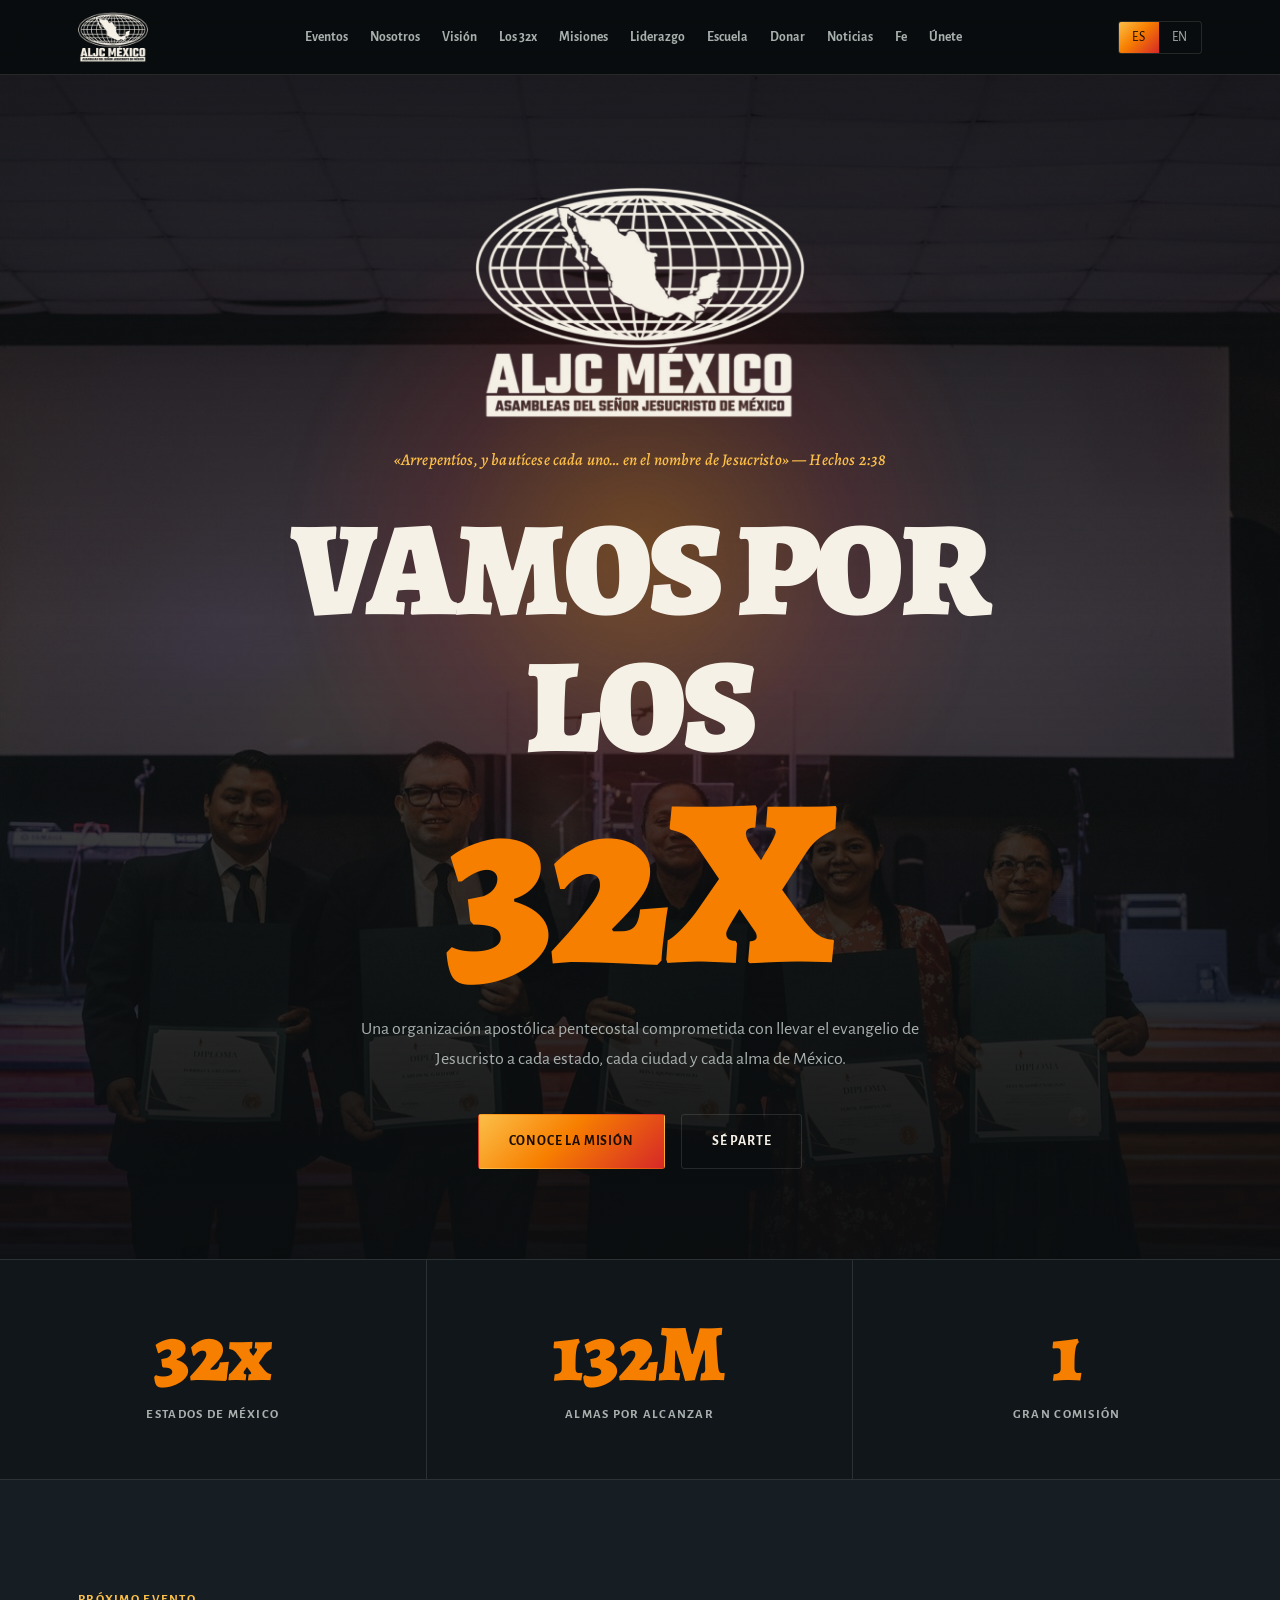
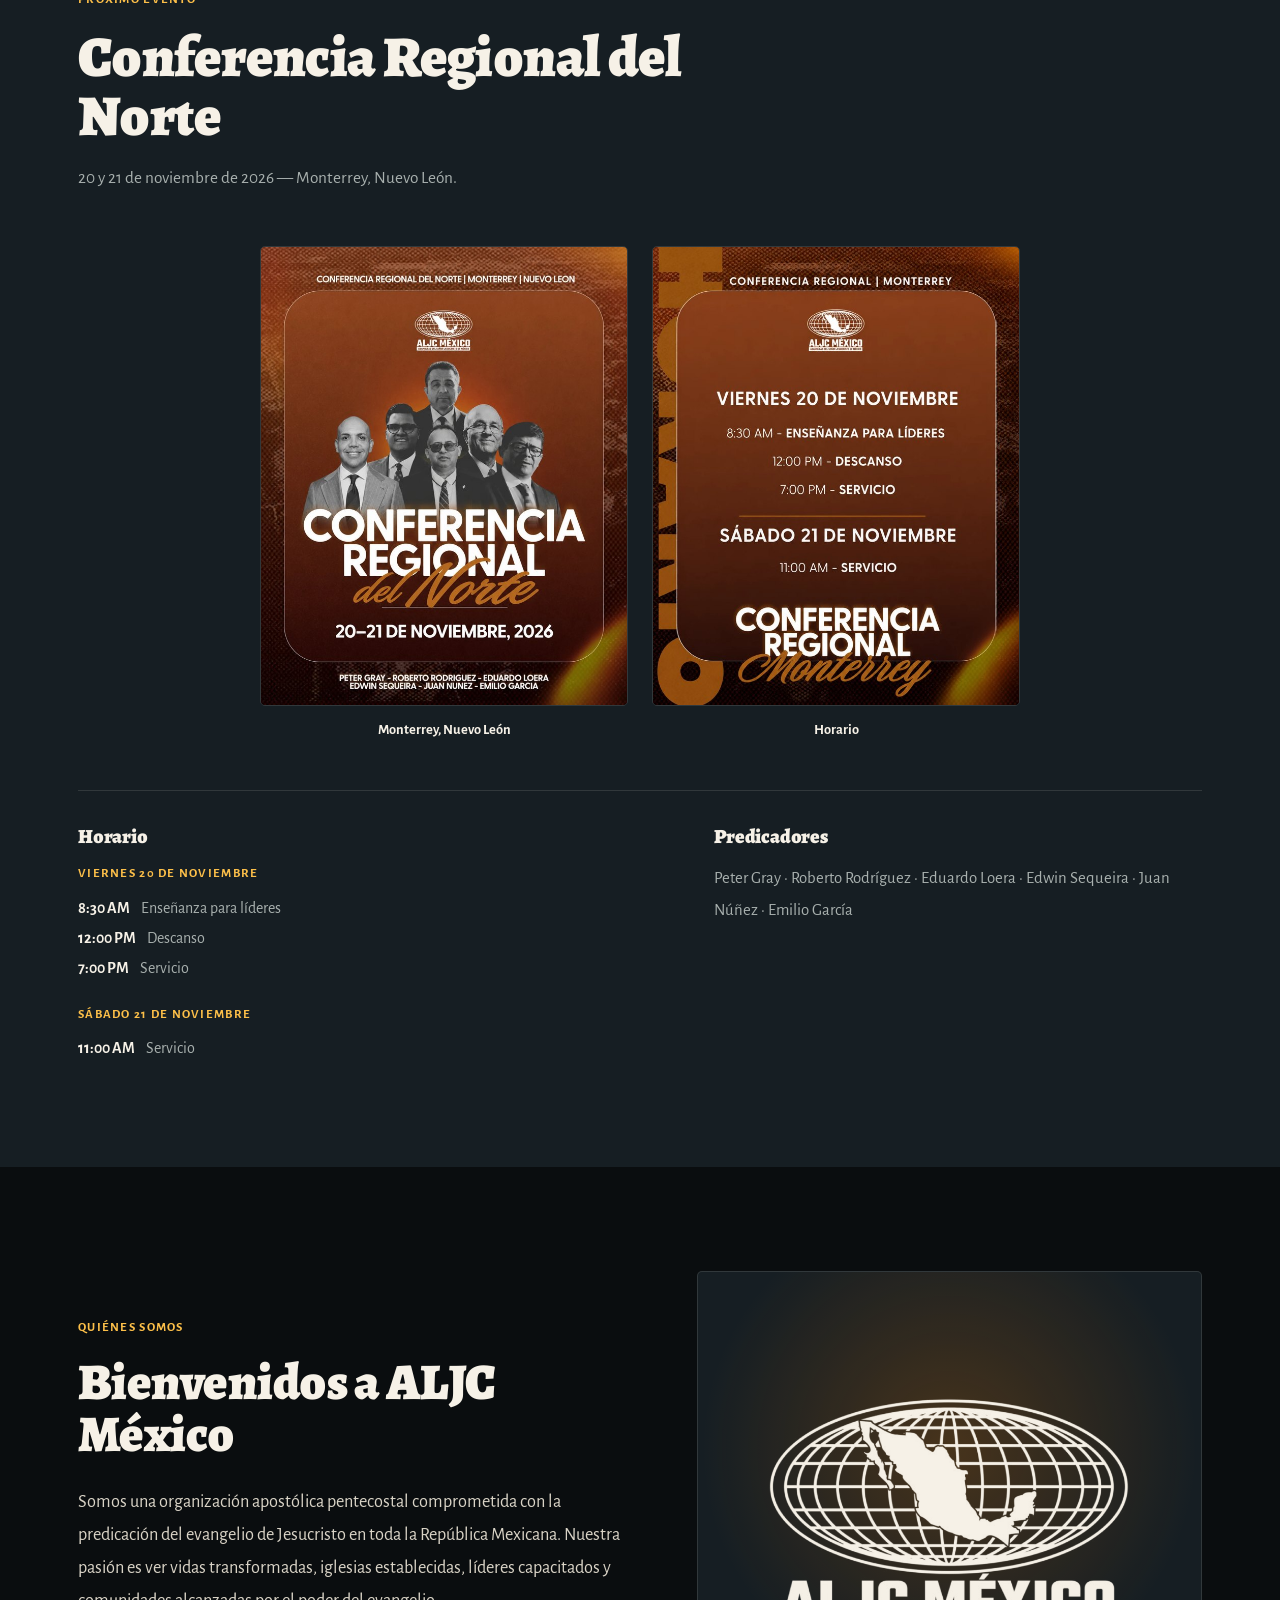
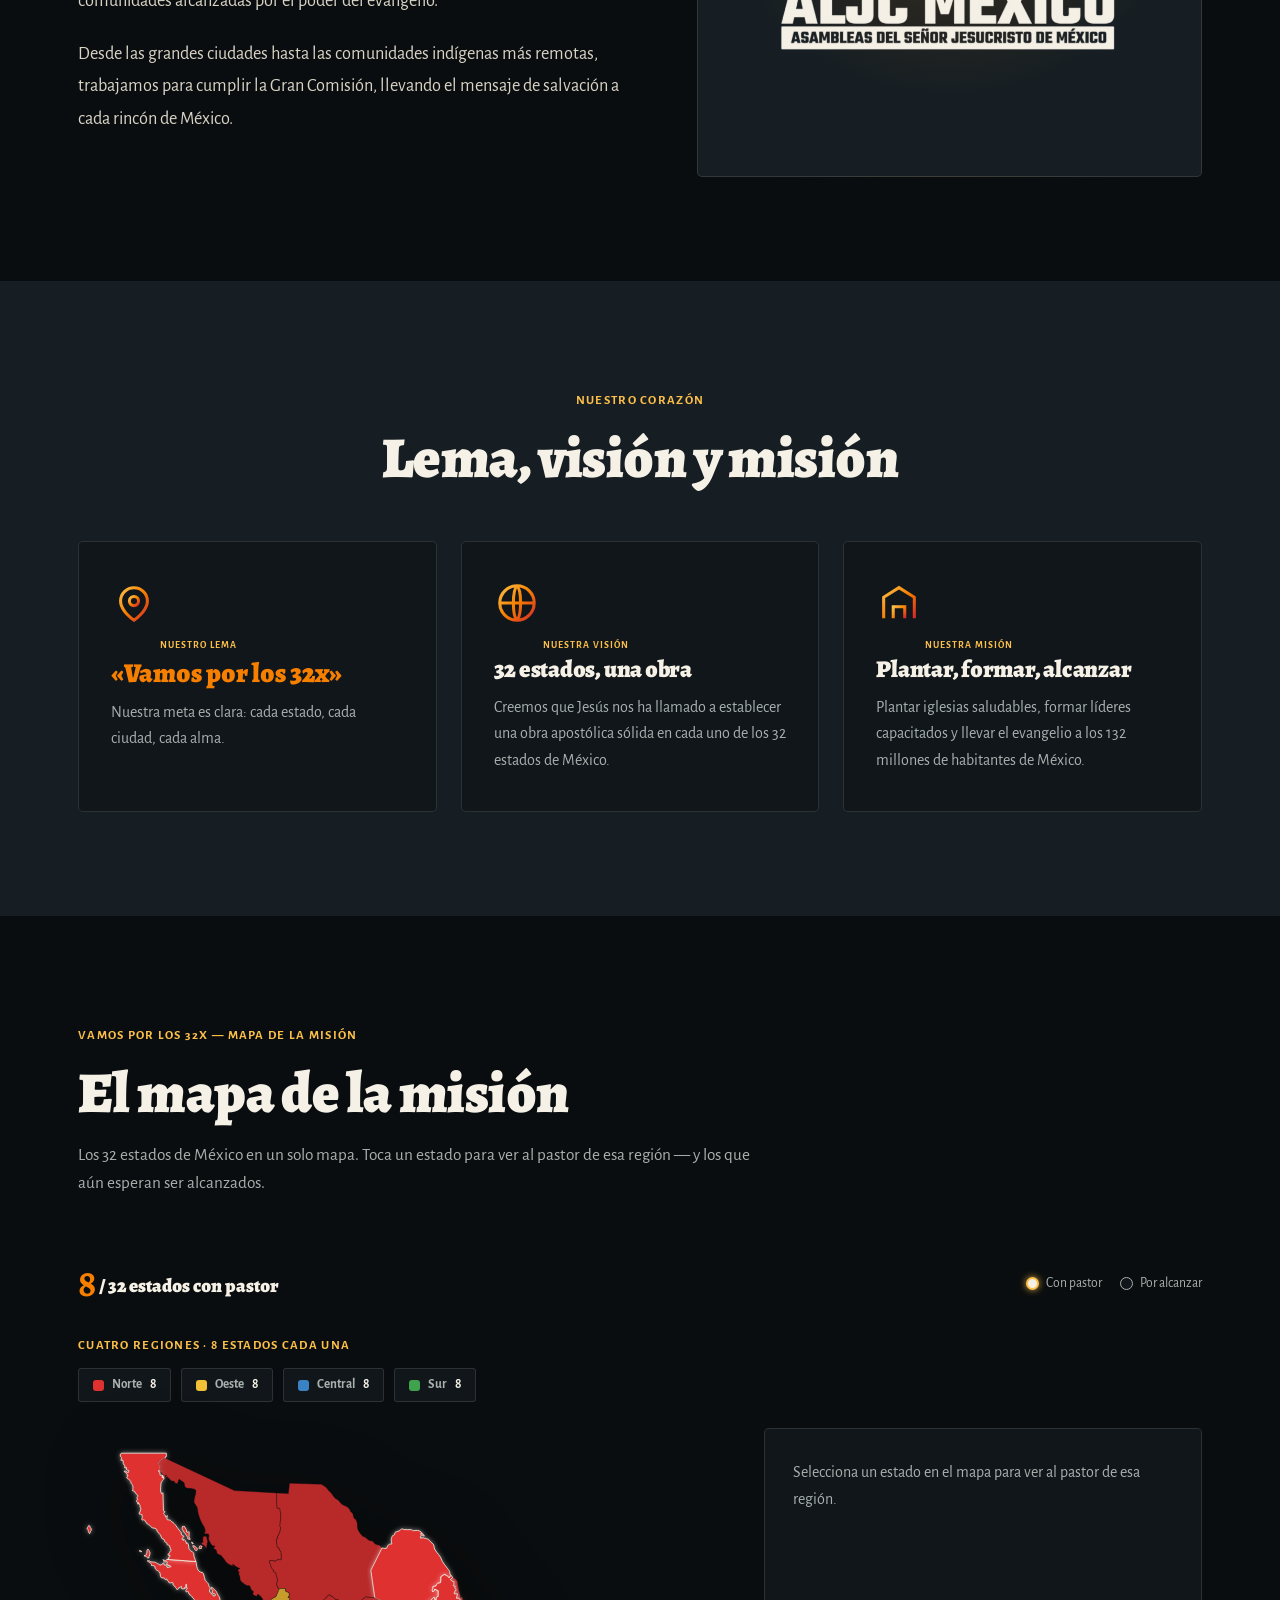
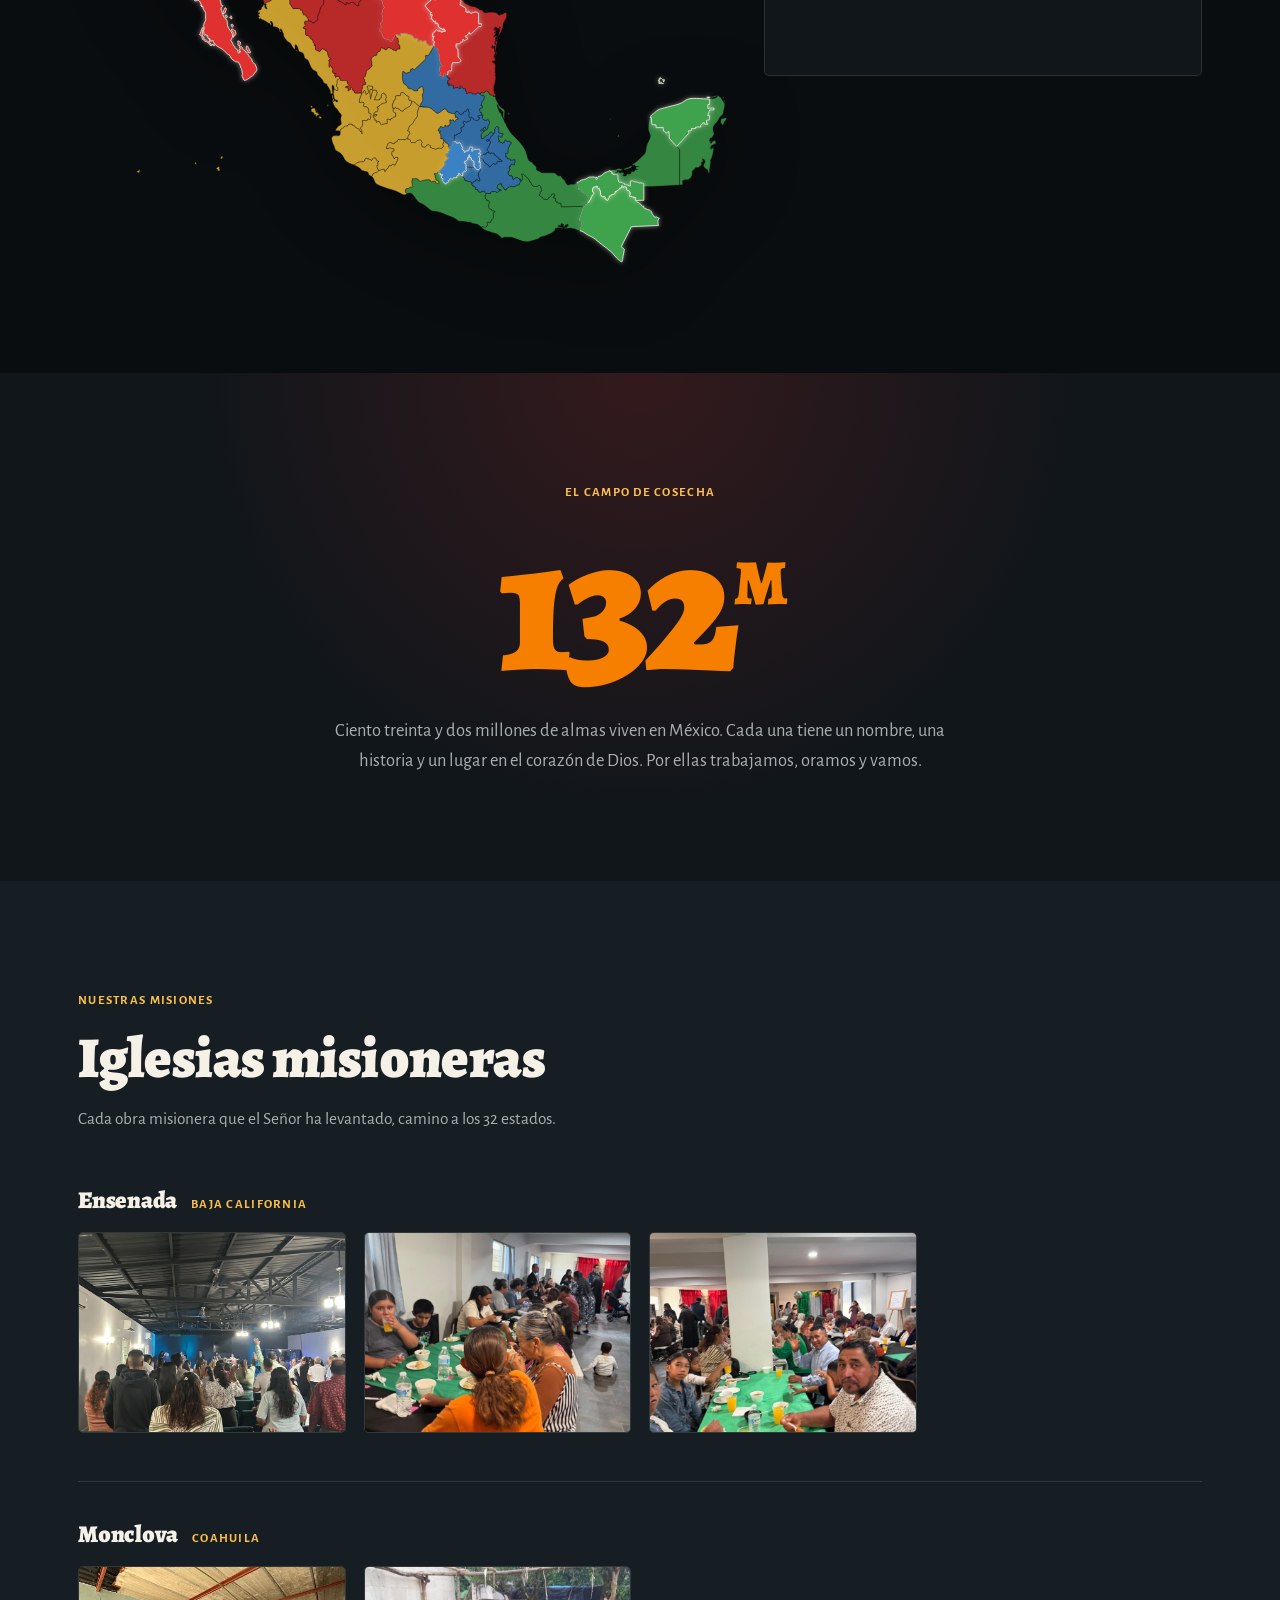
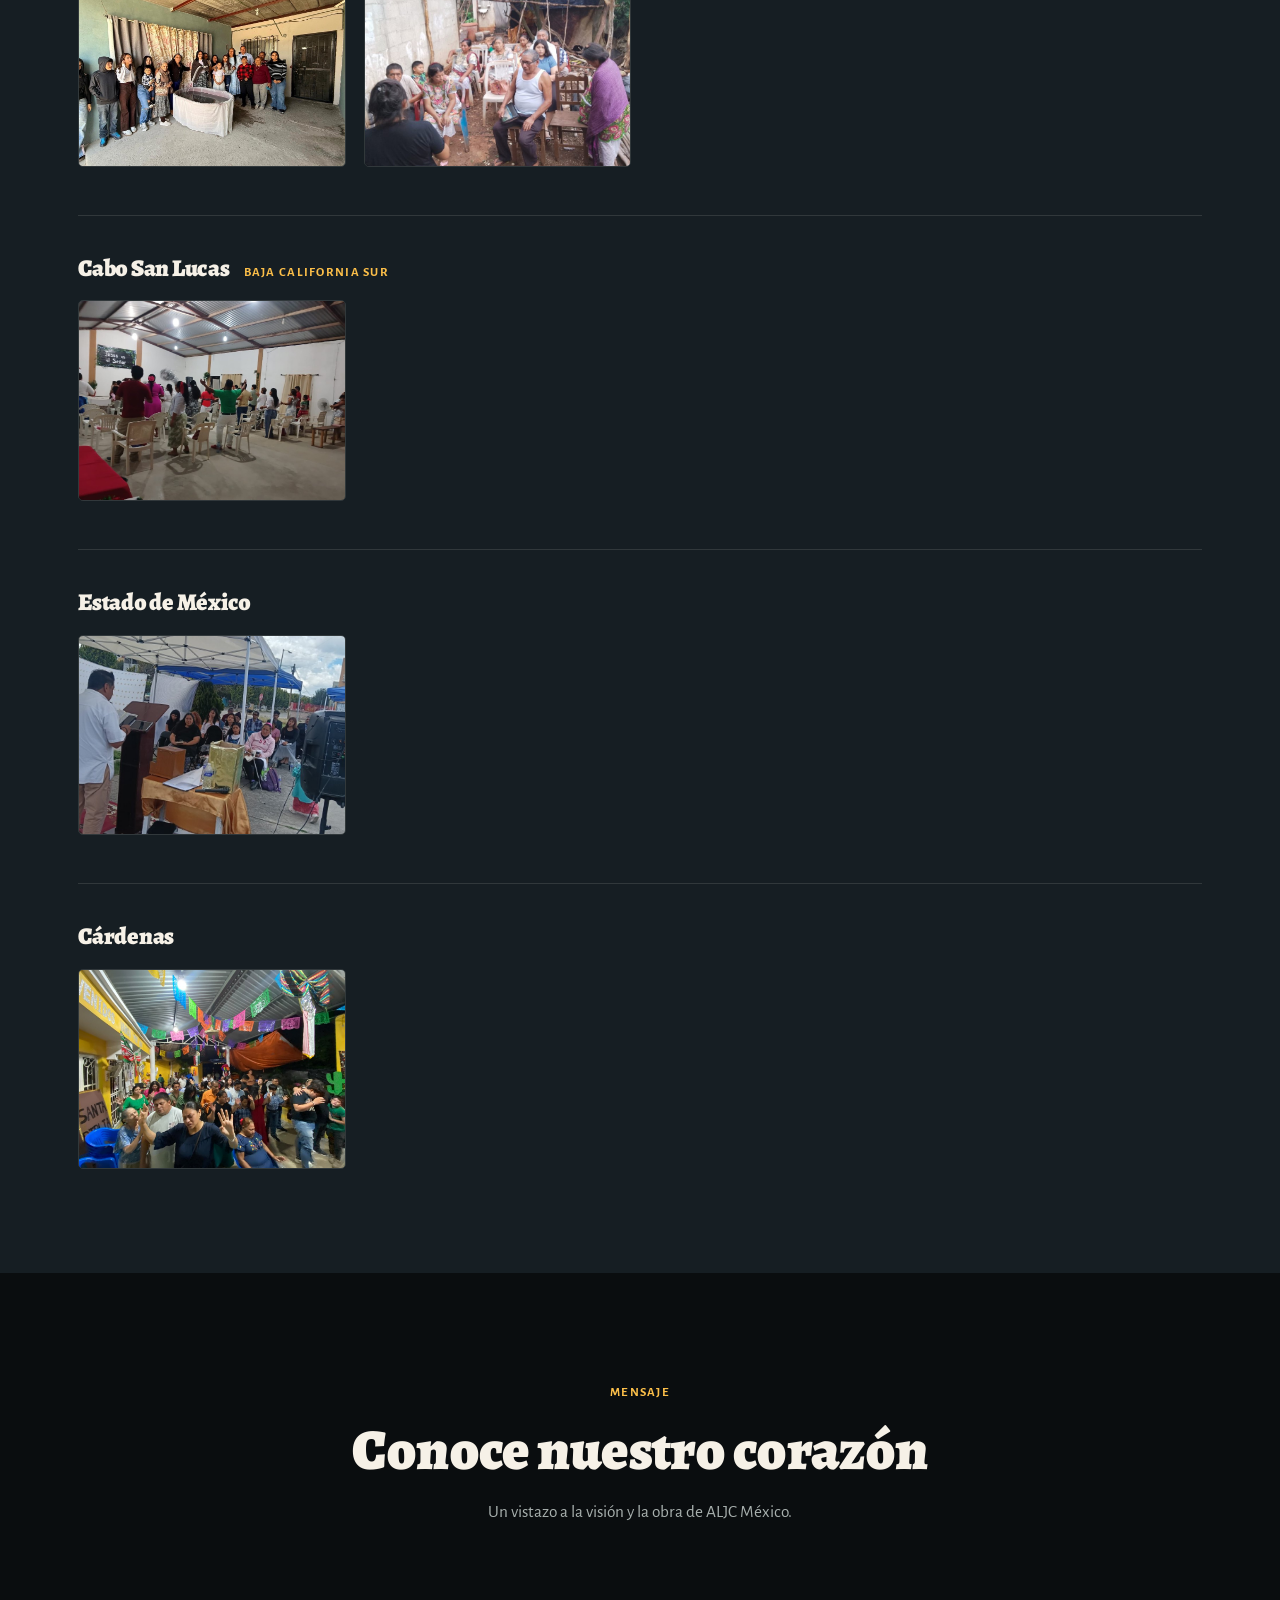
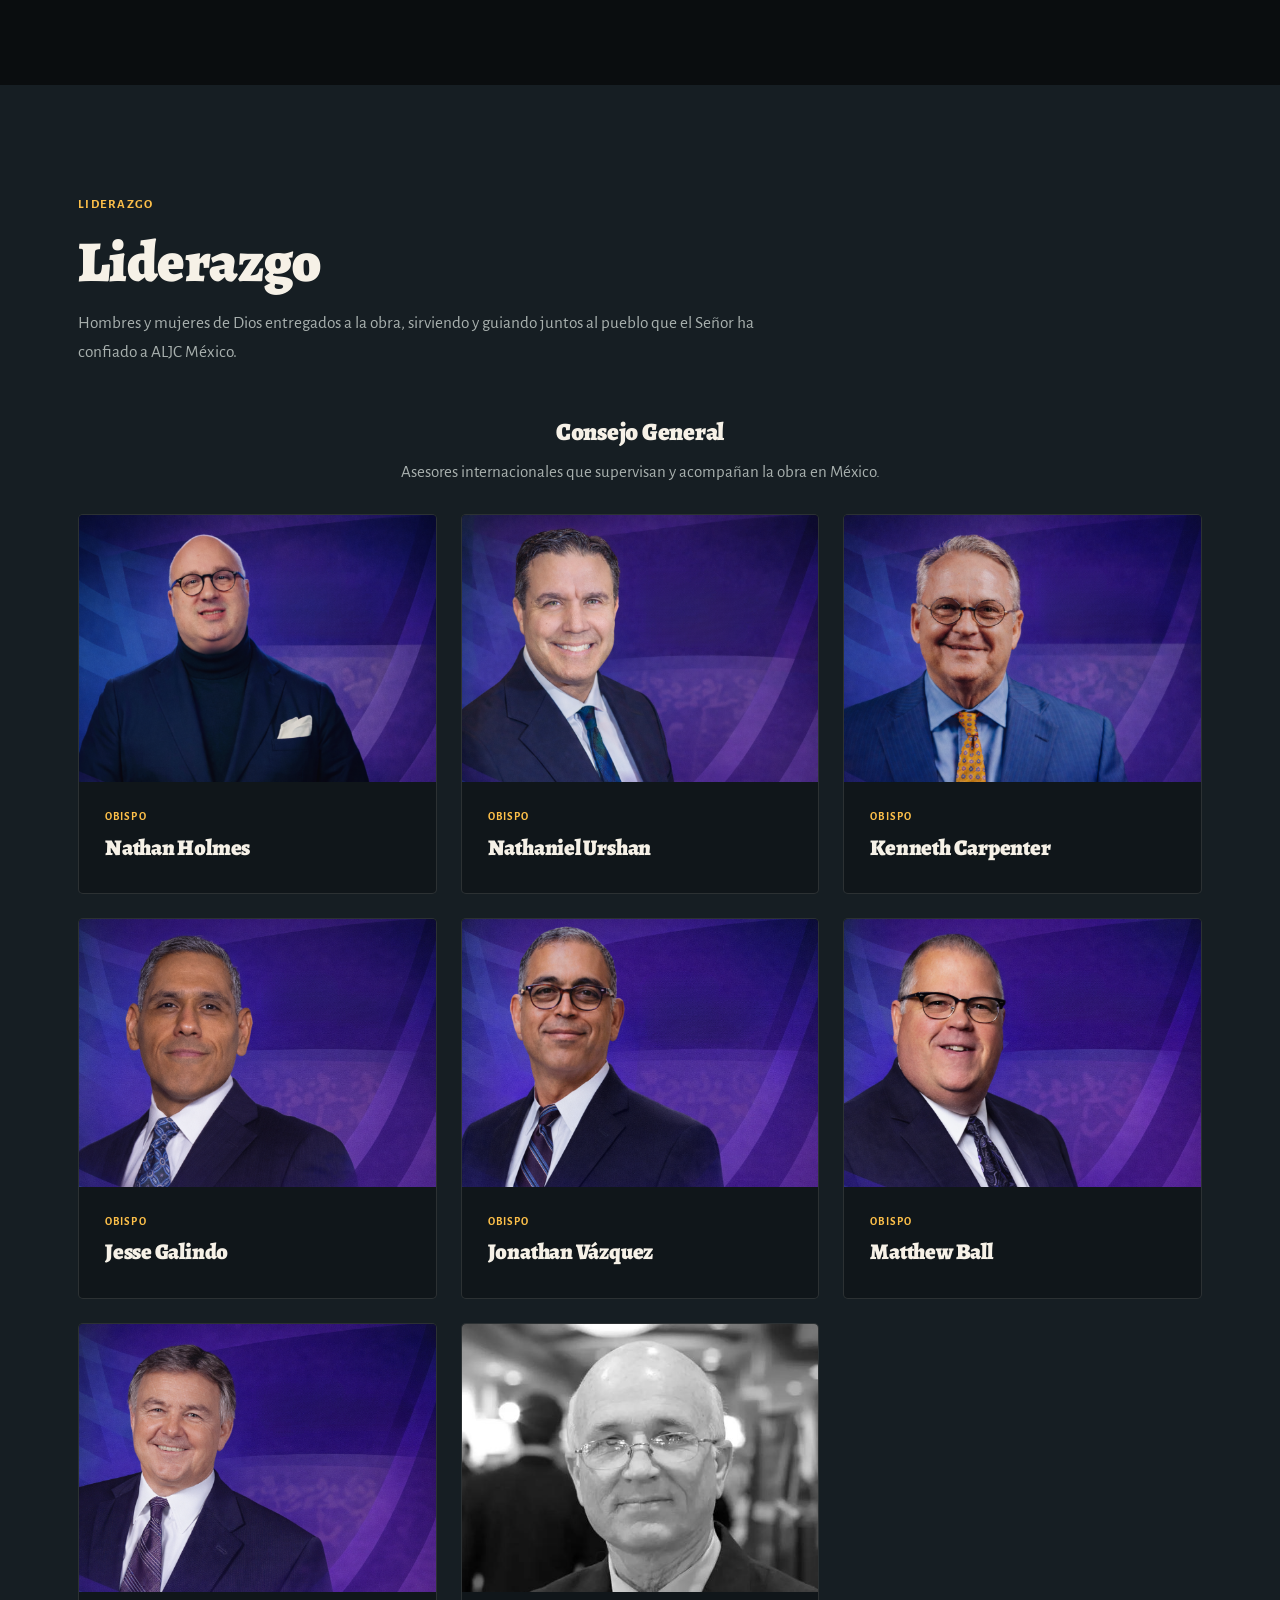
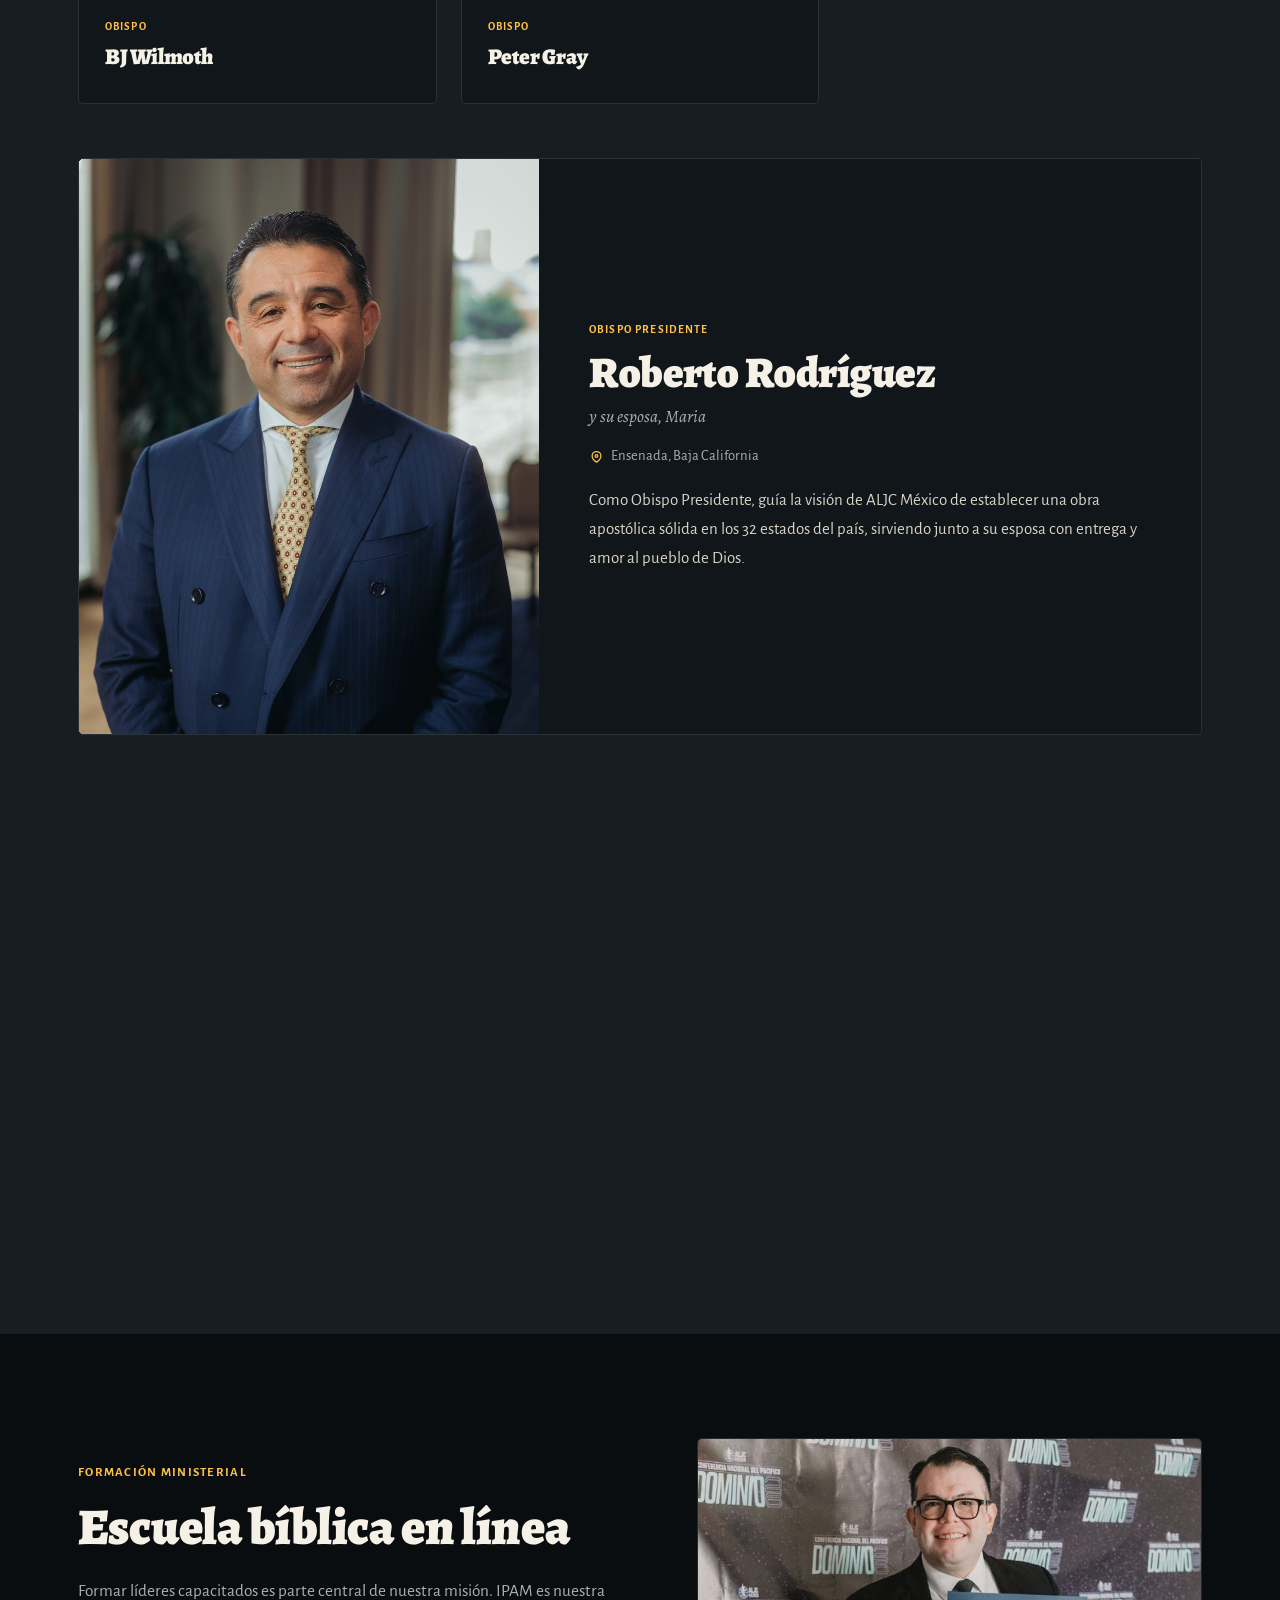
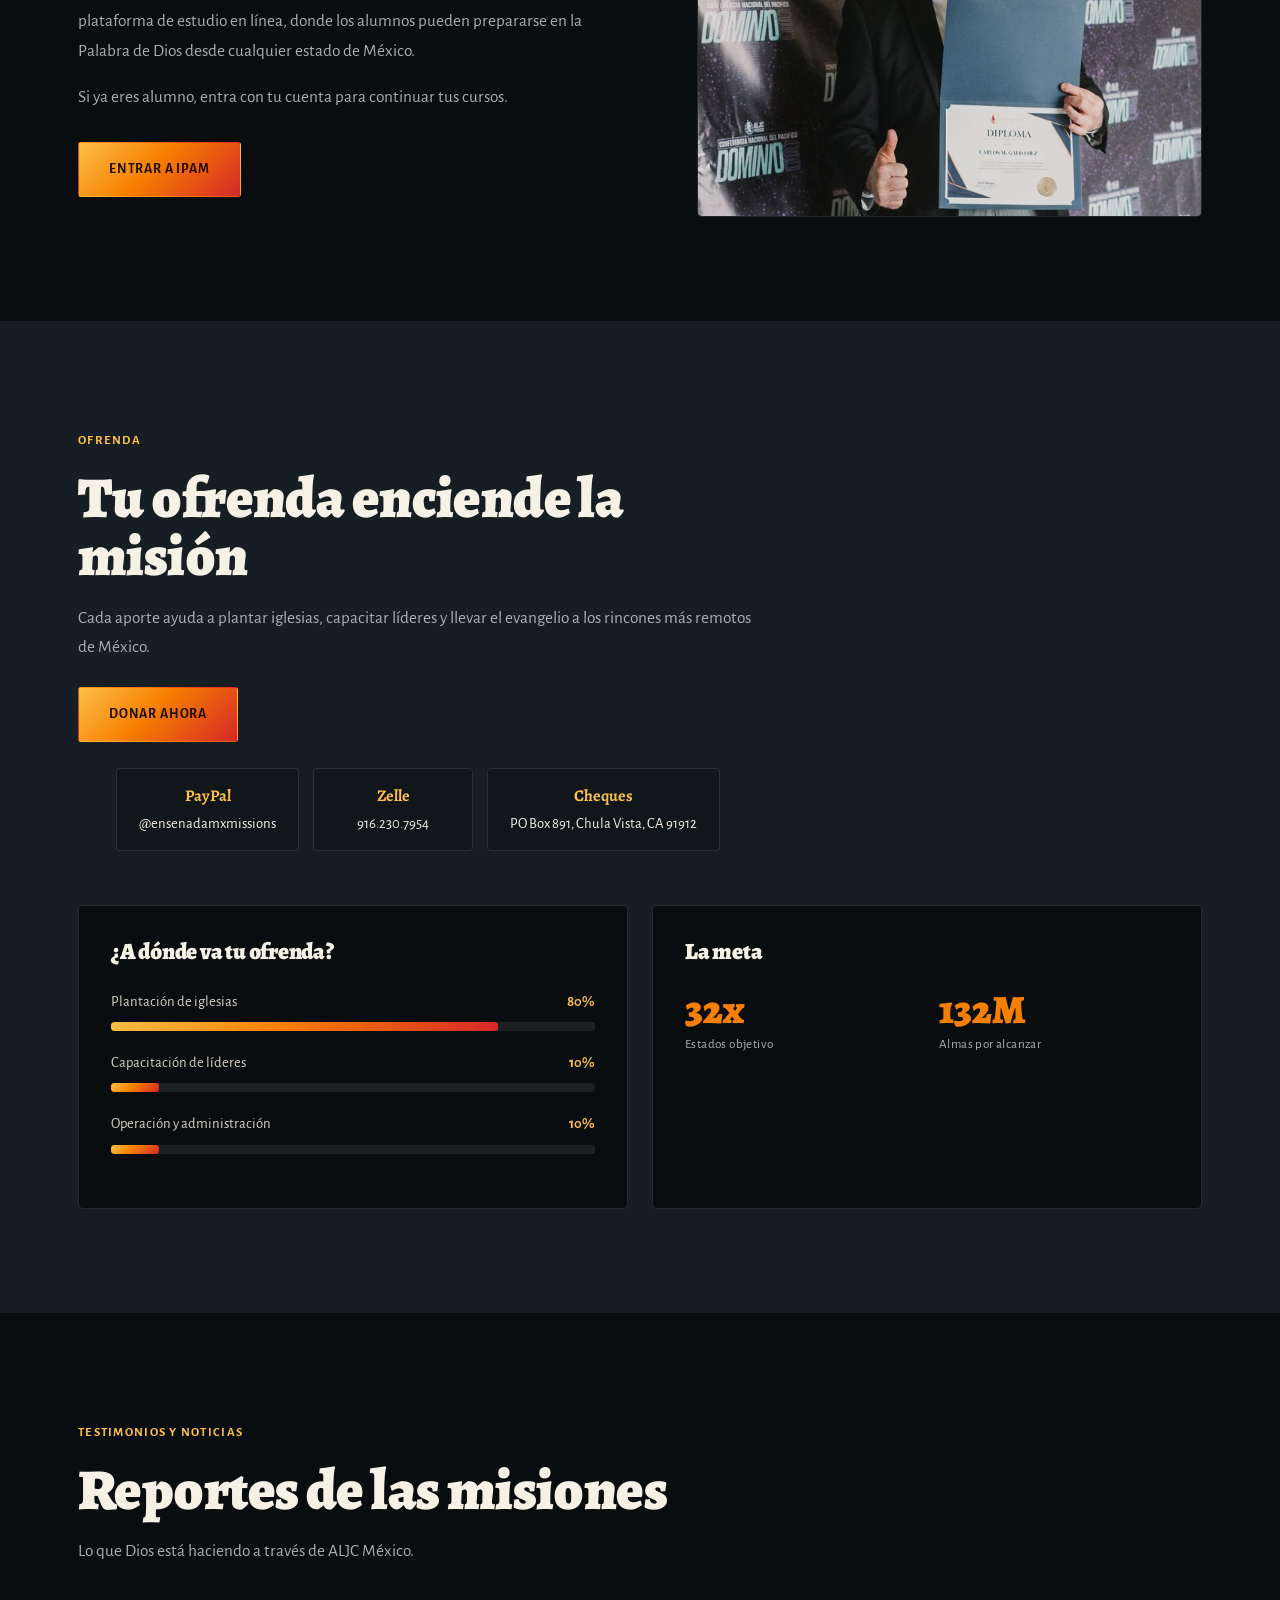
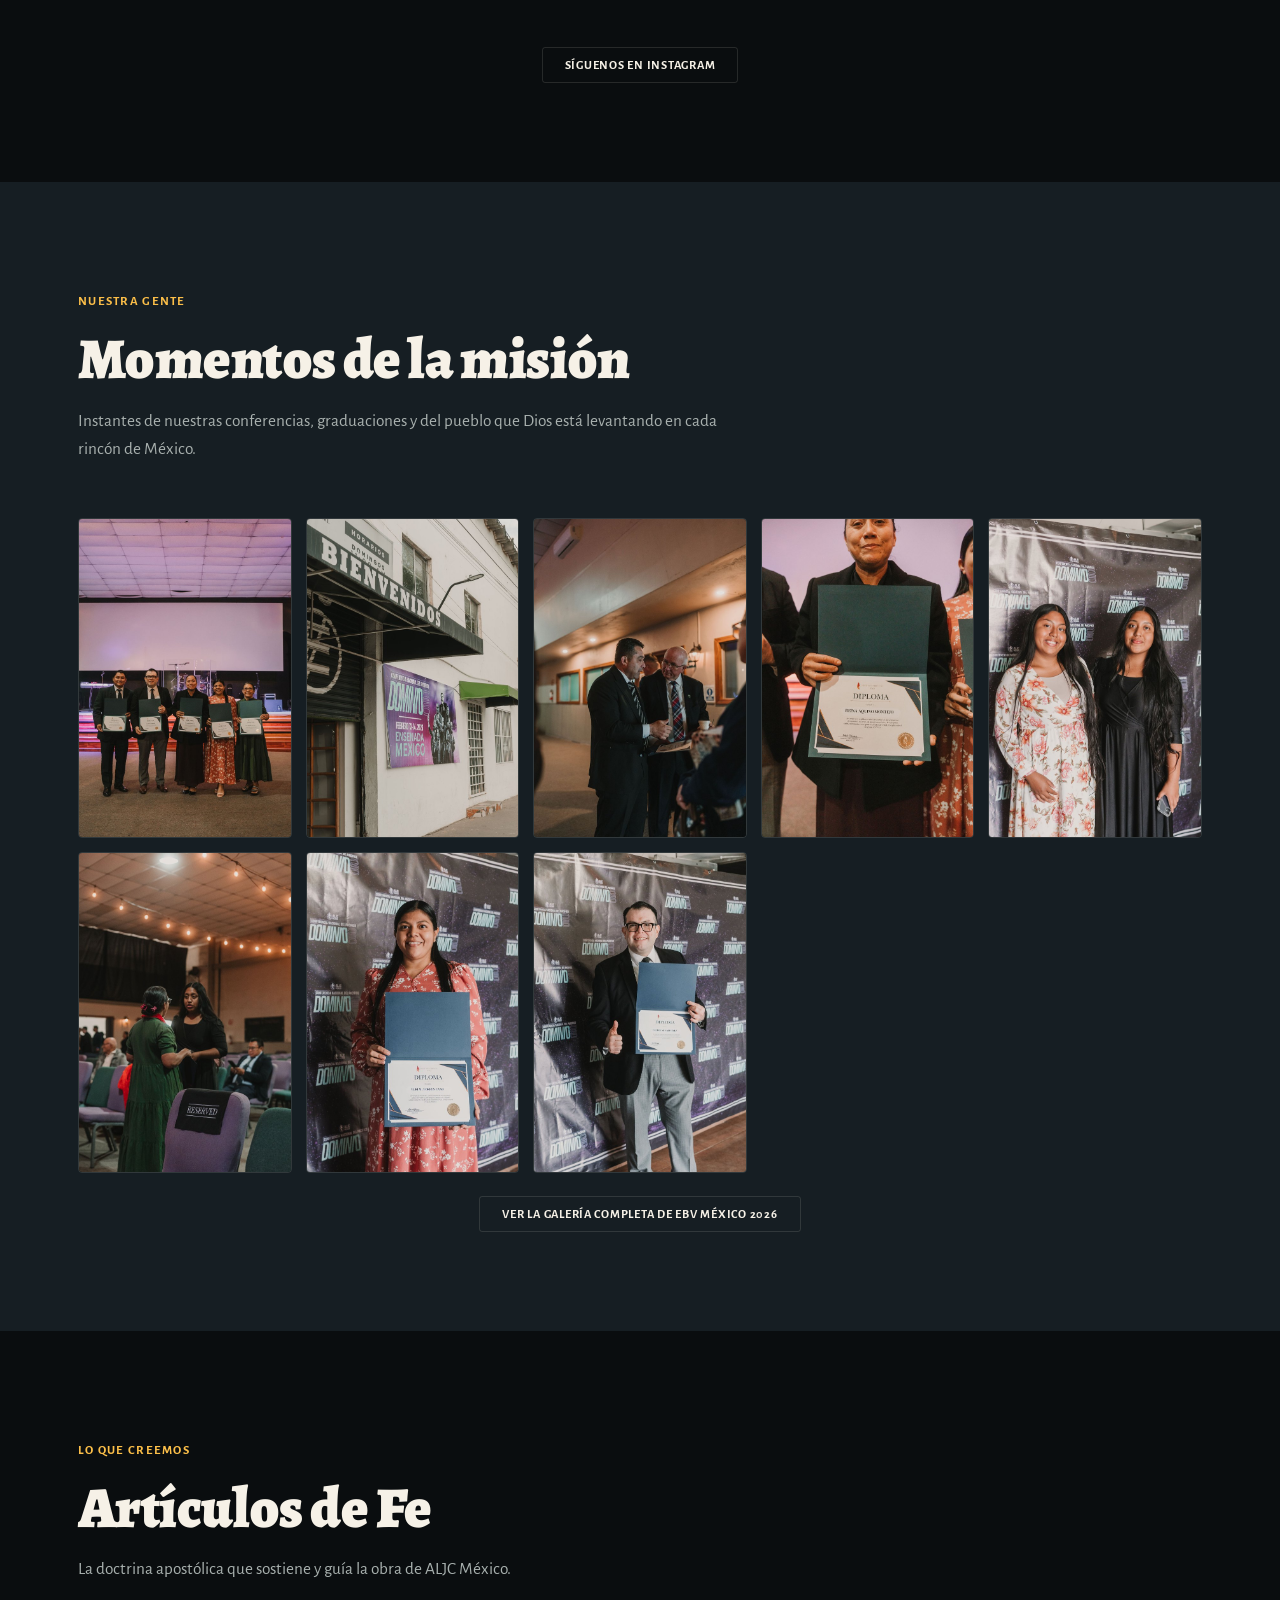
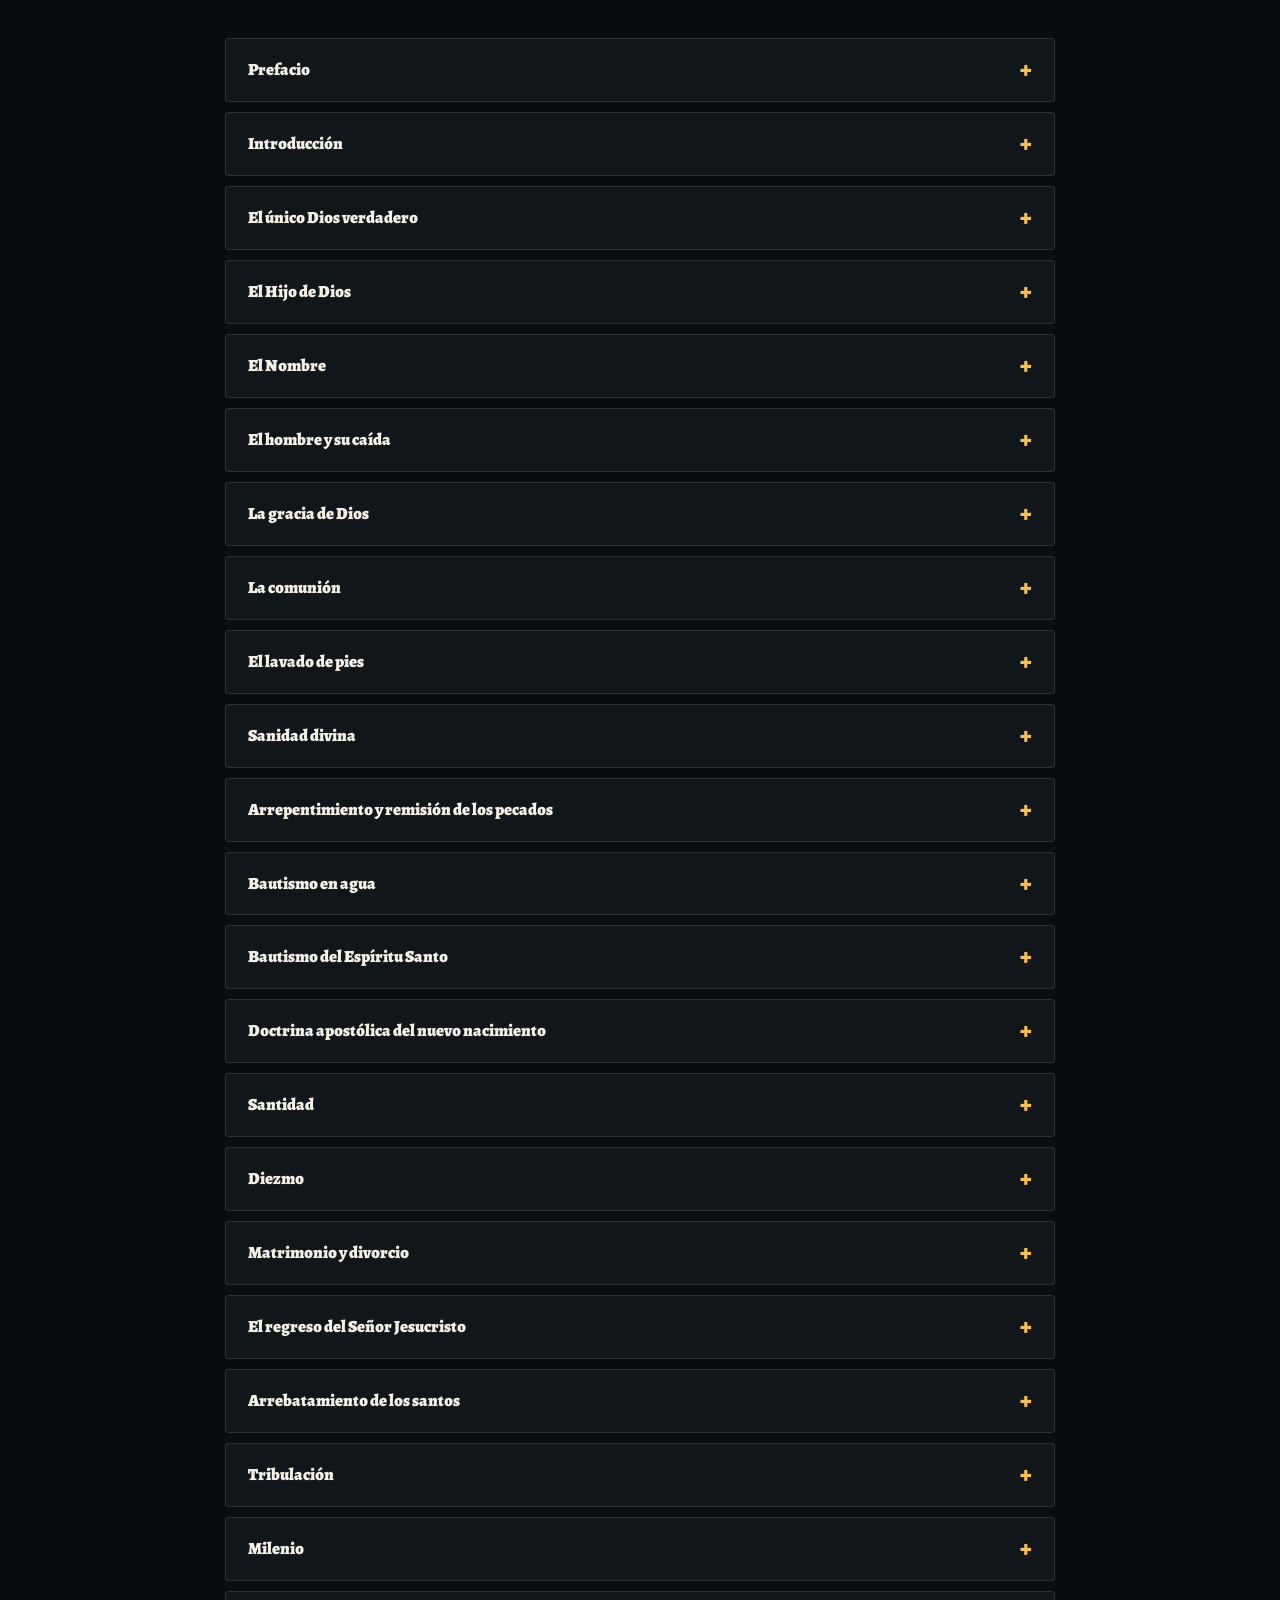
==== commit 479867ad: "Add Cárdenas mission block State left off the heading pending confirmation of which Cárdenas.  Co-Au" ====
--- a/index.html
+++ b/index.html
@@ -7,7 +7,7 @@
 <link rel="preconnect" href="https://fonts.googleapis.com">
 <link rel="preconnect" href="https://fonts.gstatic.com" crossorigin>
 <link href="https://fonts.googleapis.com/css2?family=Alegreya:ital,wght@0,400..900;1,400..900&family=Alegreya+Sans:ital,wght@0,300;0,400;0,500;0,700;0,800;1,400&display=swap" rel="stylesheet">
-<link rel="stylesheet" href="styles.css?v=25">
+<link rel="stylesheet" href="styles.css?v=26">
 </head>
 <body>
 
@@ -238,6 +238,12 @@
       <h3 class="mission-place">Estado de México</h3>
       <div class="mission-photos">
         <img src="assets/mision-edomex-1.jpg" alt="Predicación en un servicio al aire libre en el Estado de México" loading="lazy">
+      </div>
+    </div>
+    <div class="mission reveal">
+      <h3 class="mission-place">Cárdenas</h3>
+      <div class="mission-photos">
+        <img src="assets/mision-cardenas-1.jpg" alt="Congregación en oración durante un servicio nocturno en Cárdenas" loading="lazy">
       </div>
     </div>
   </div>
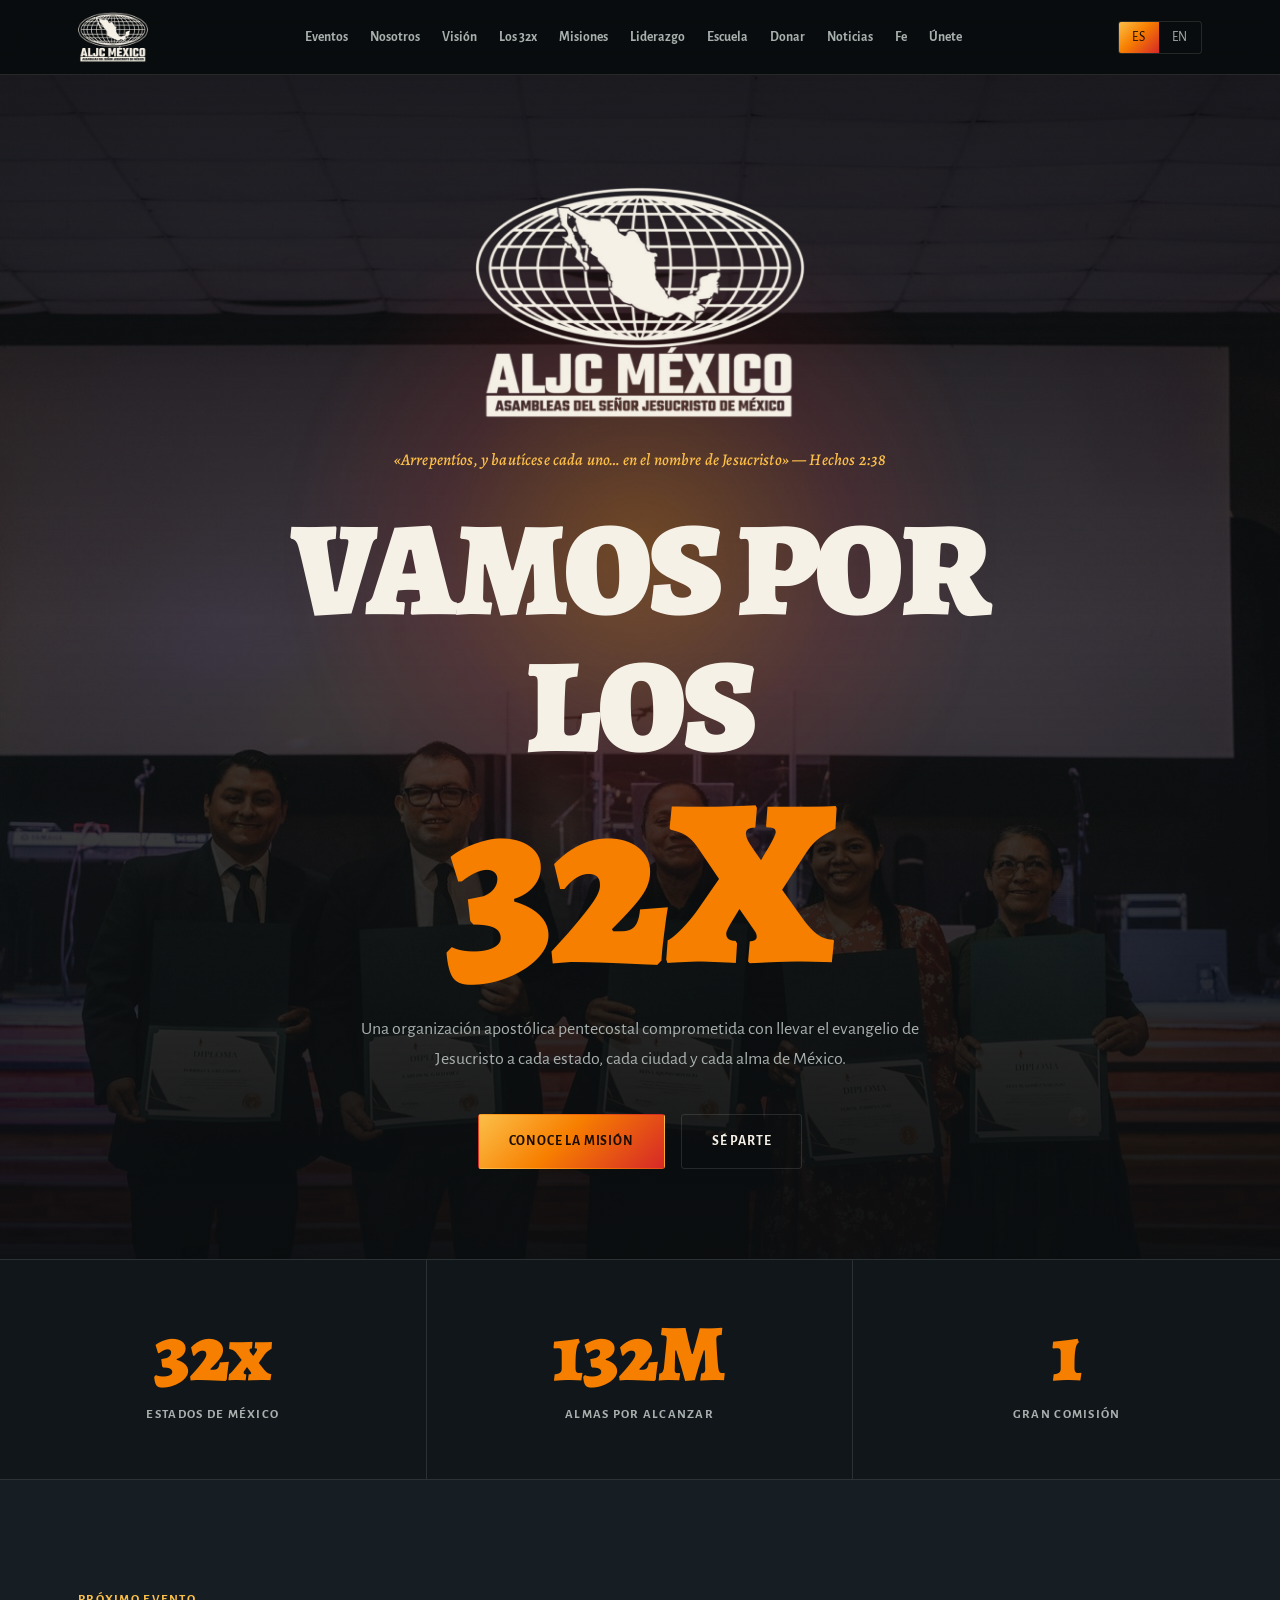
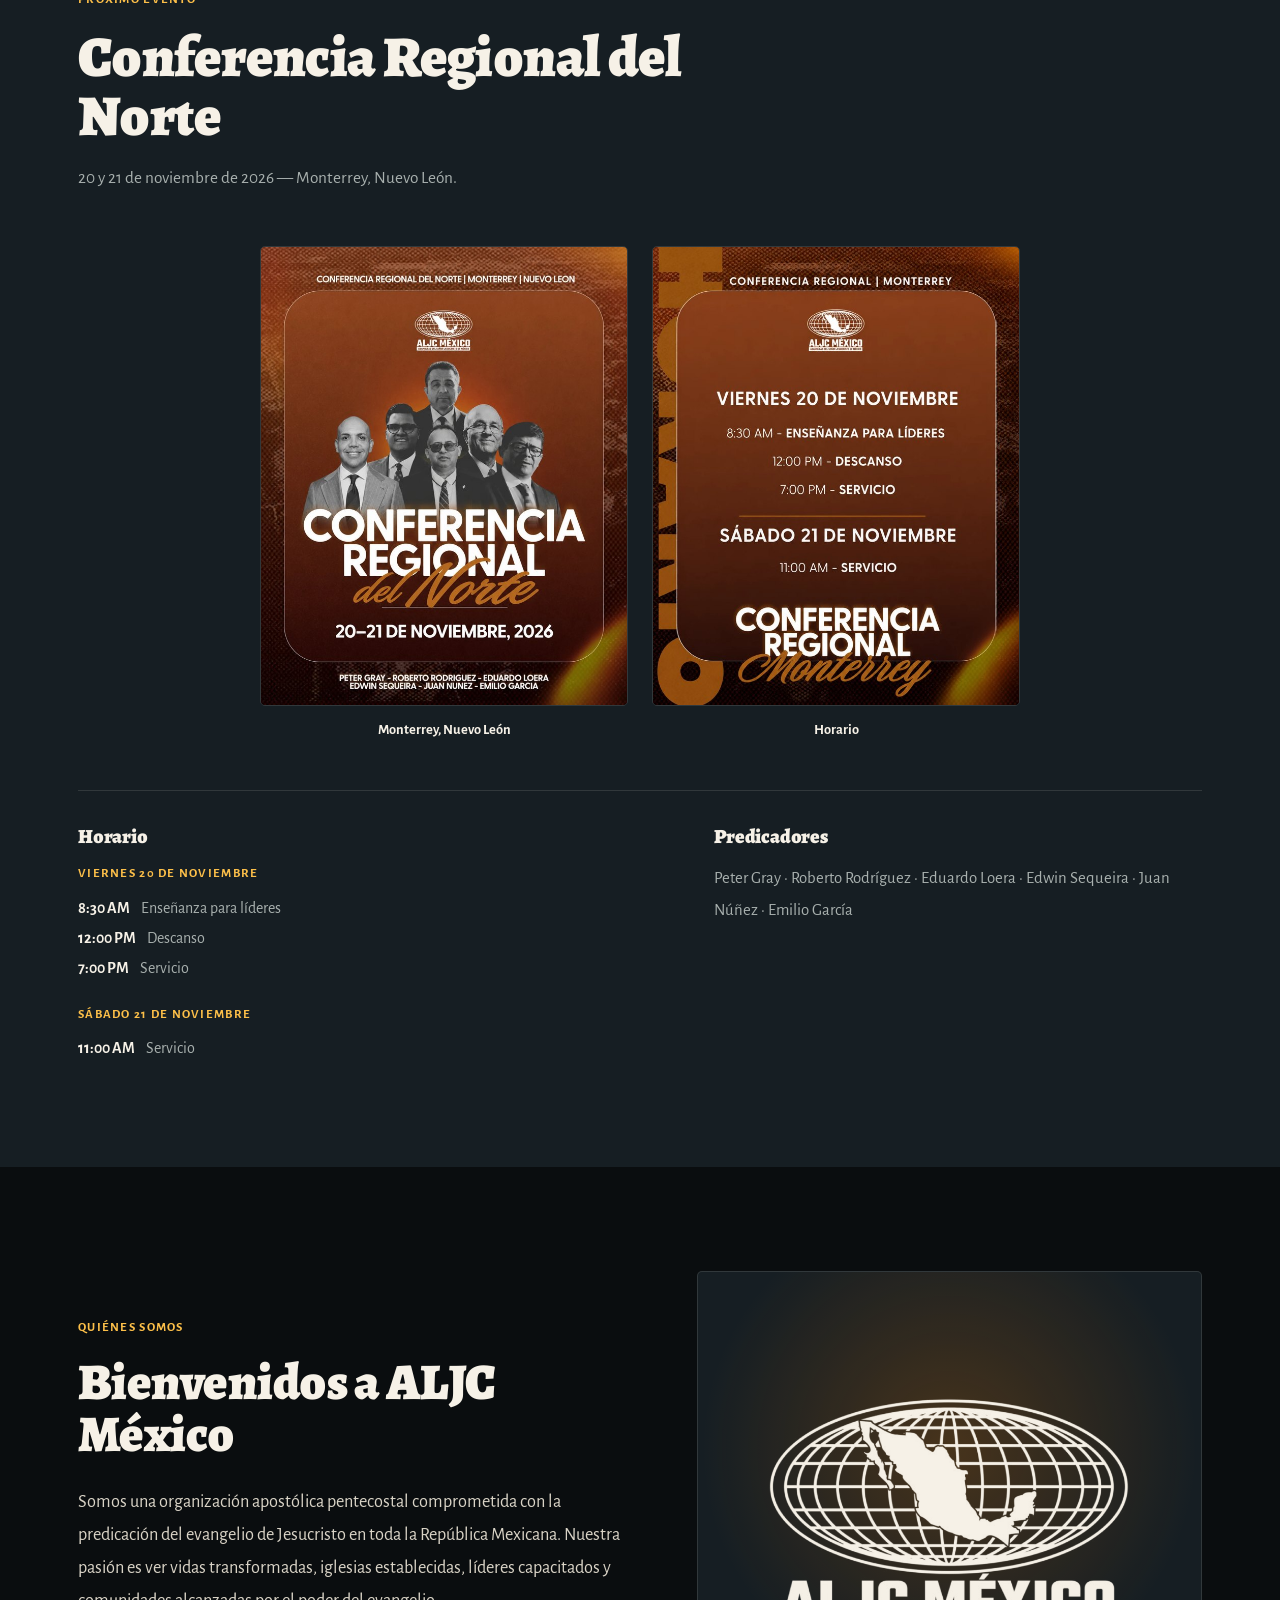
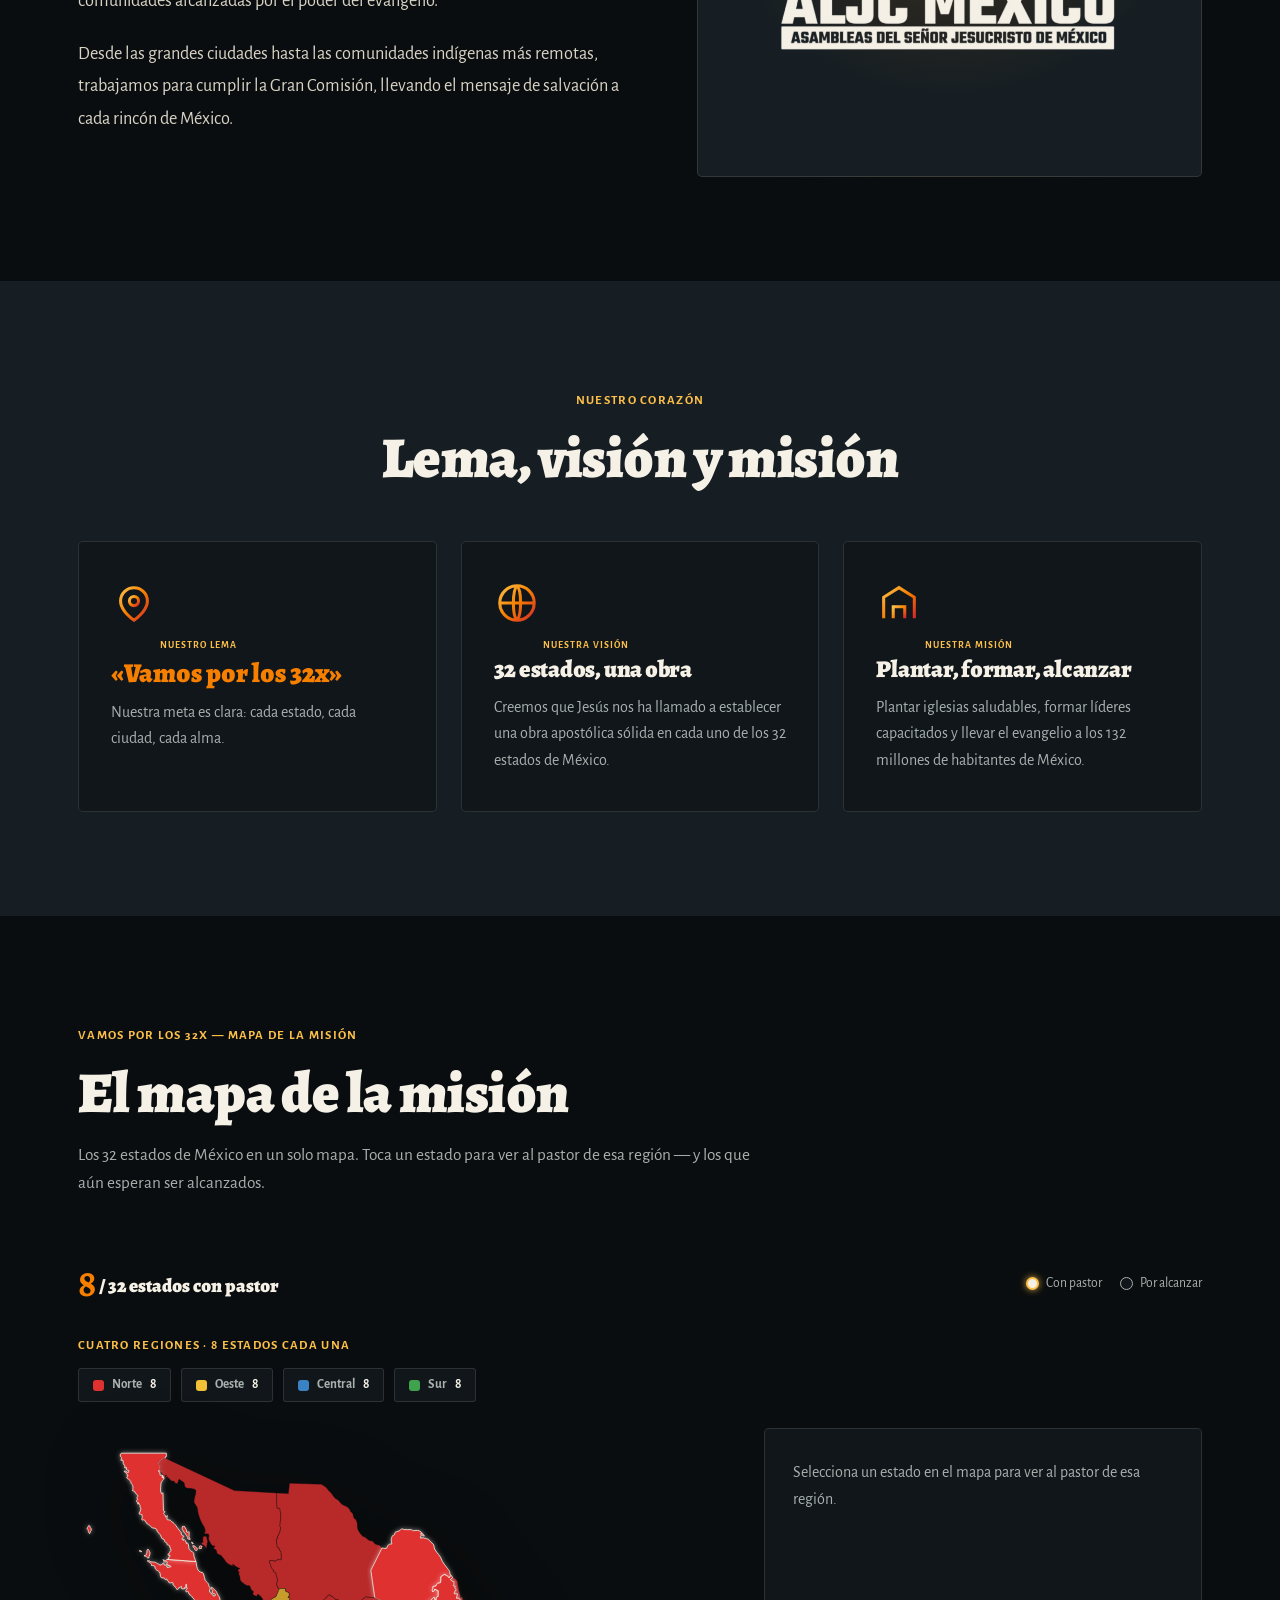
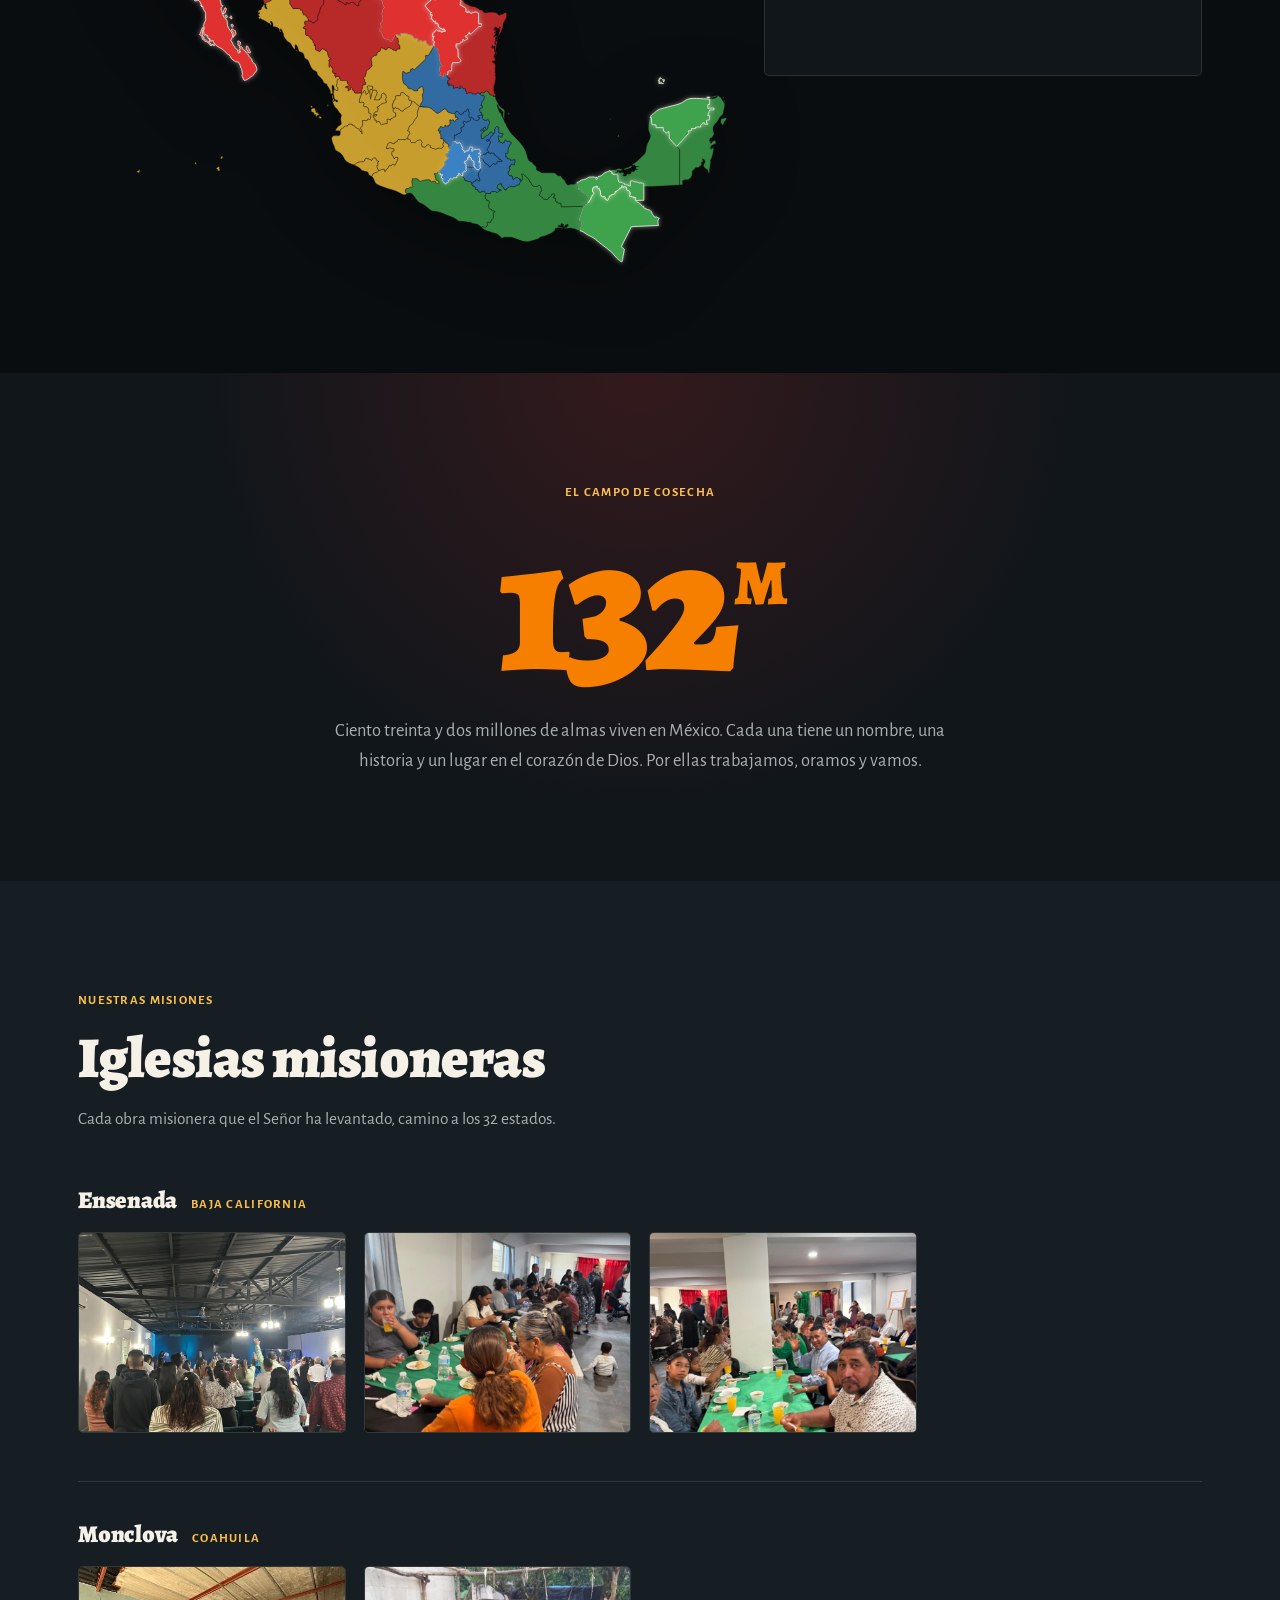
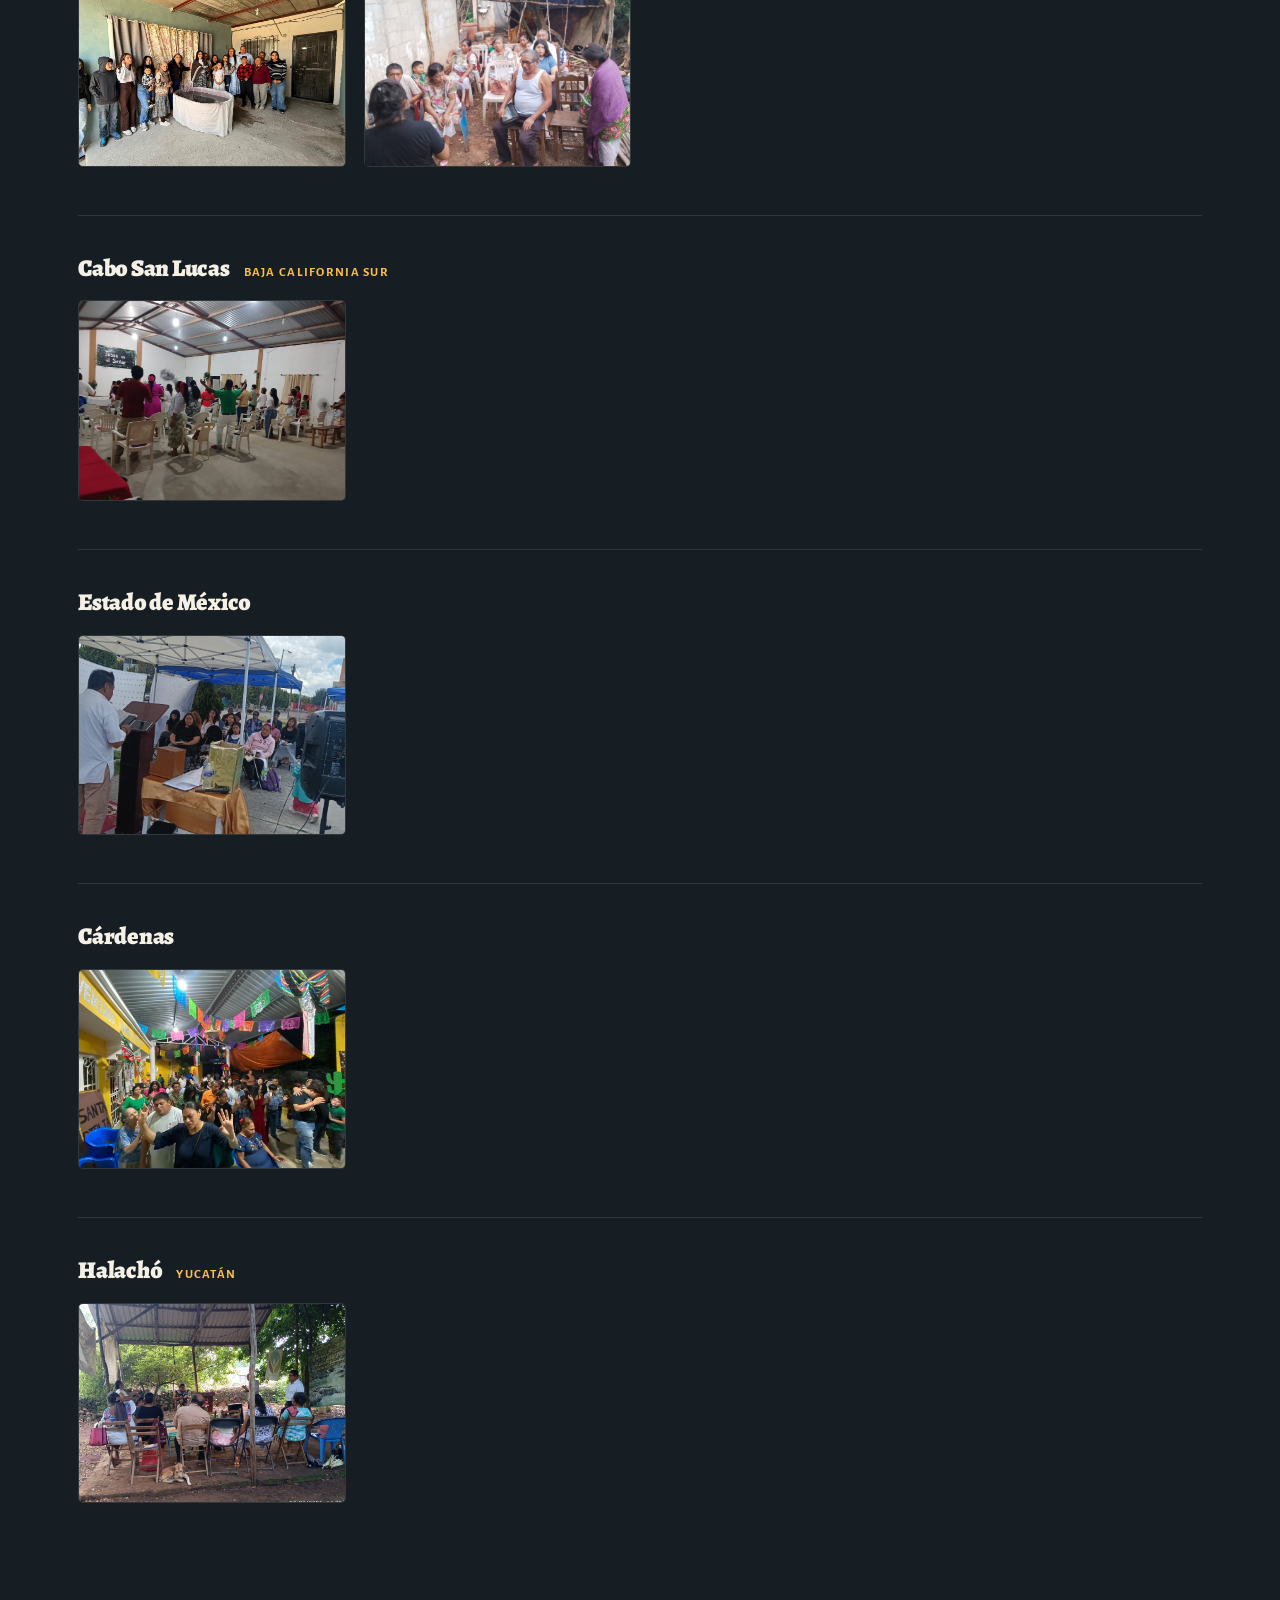
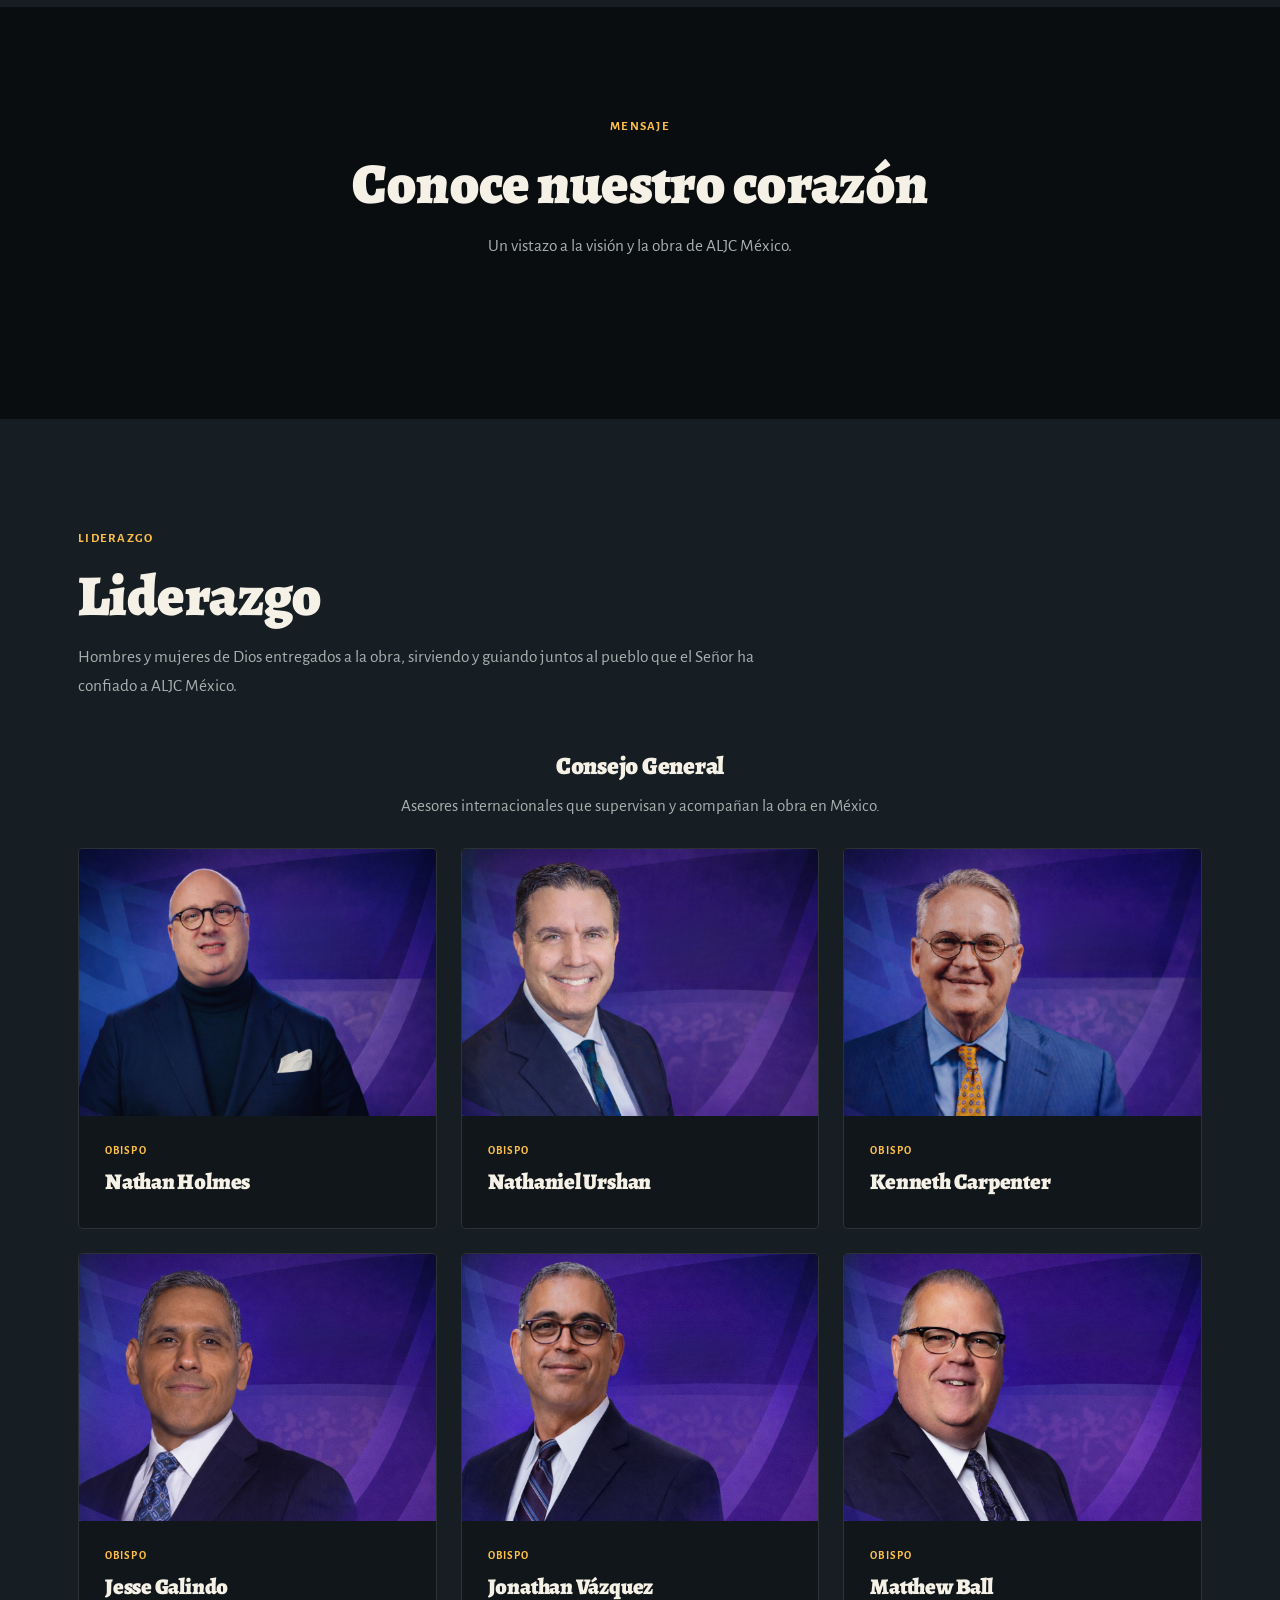
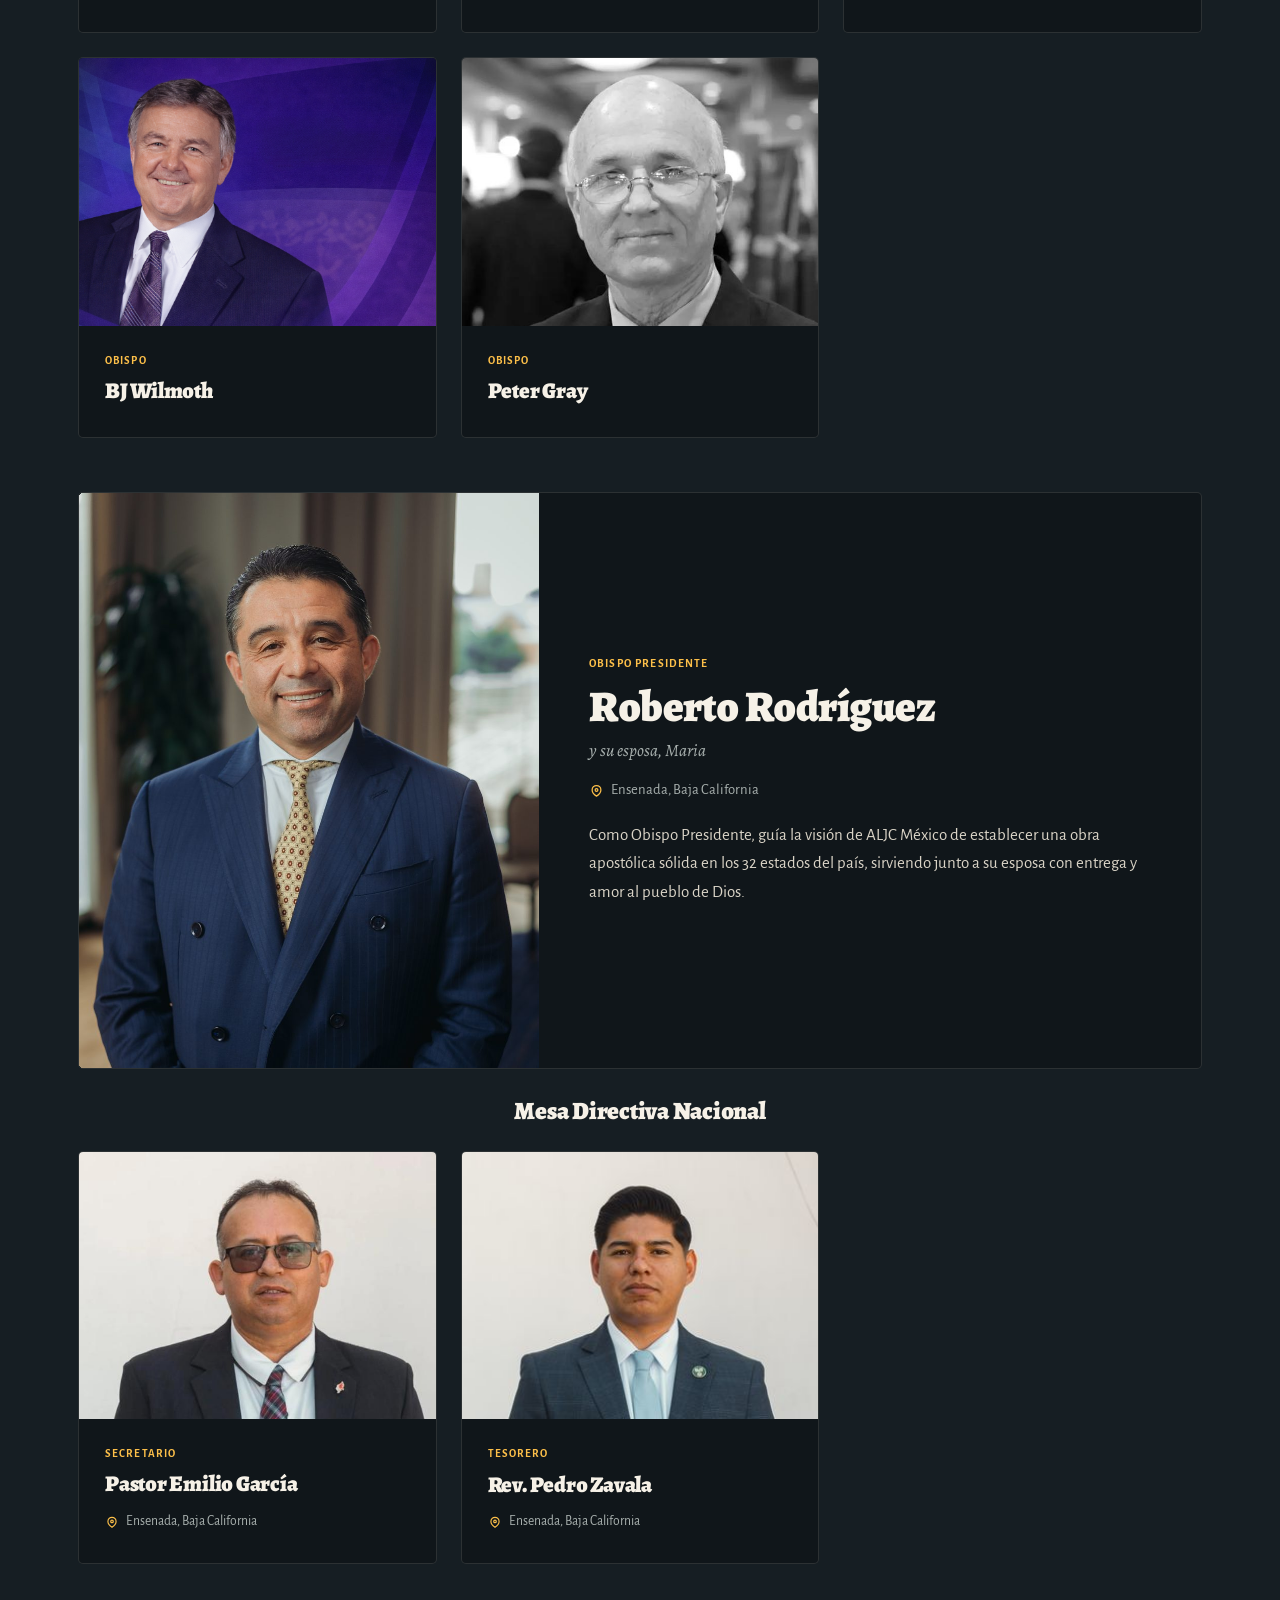
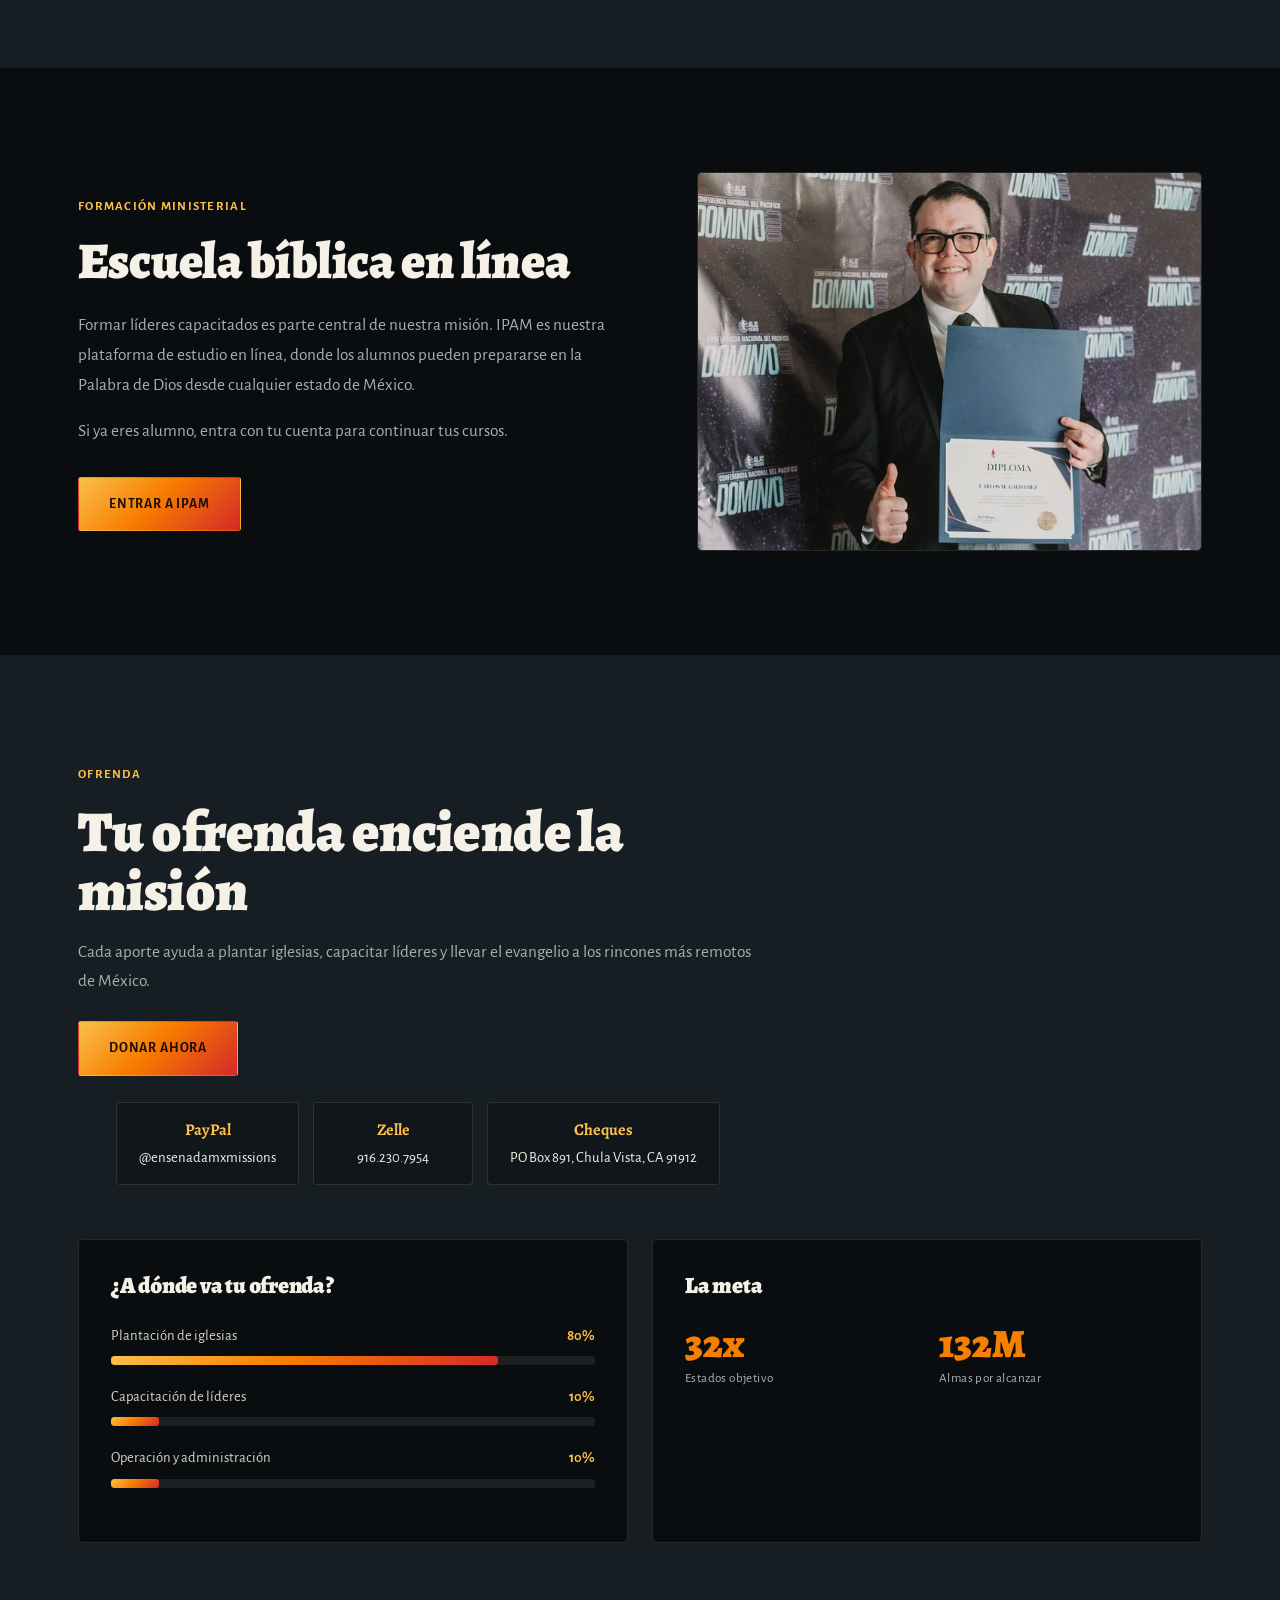
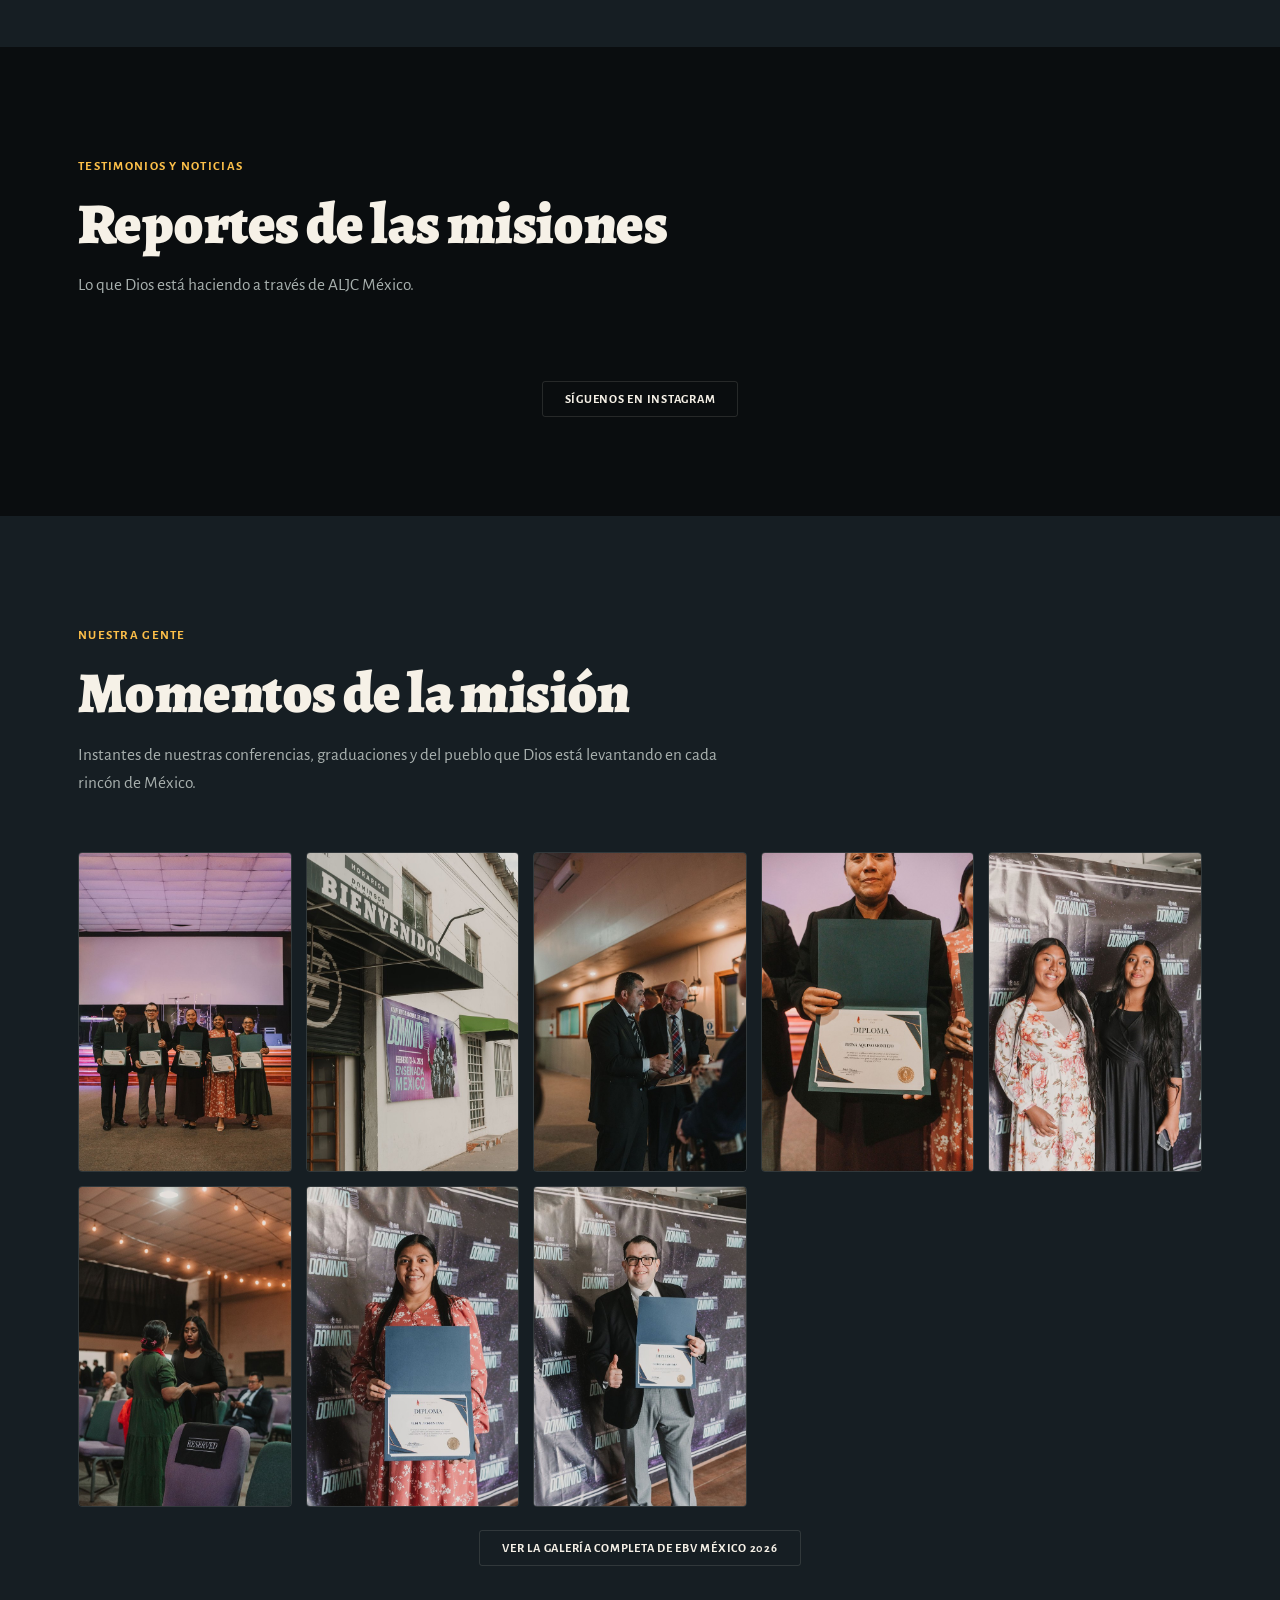
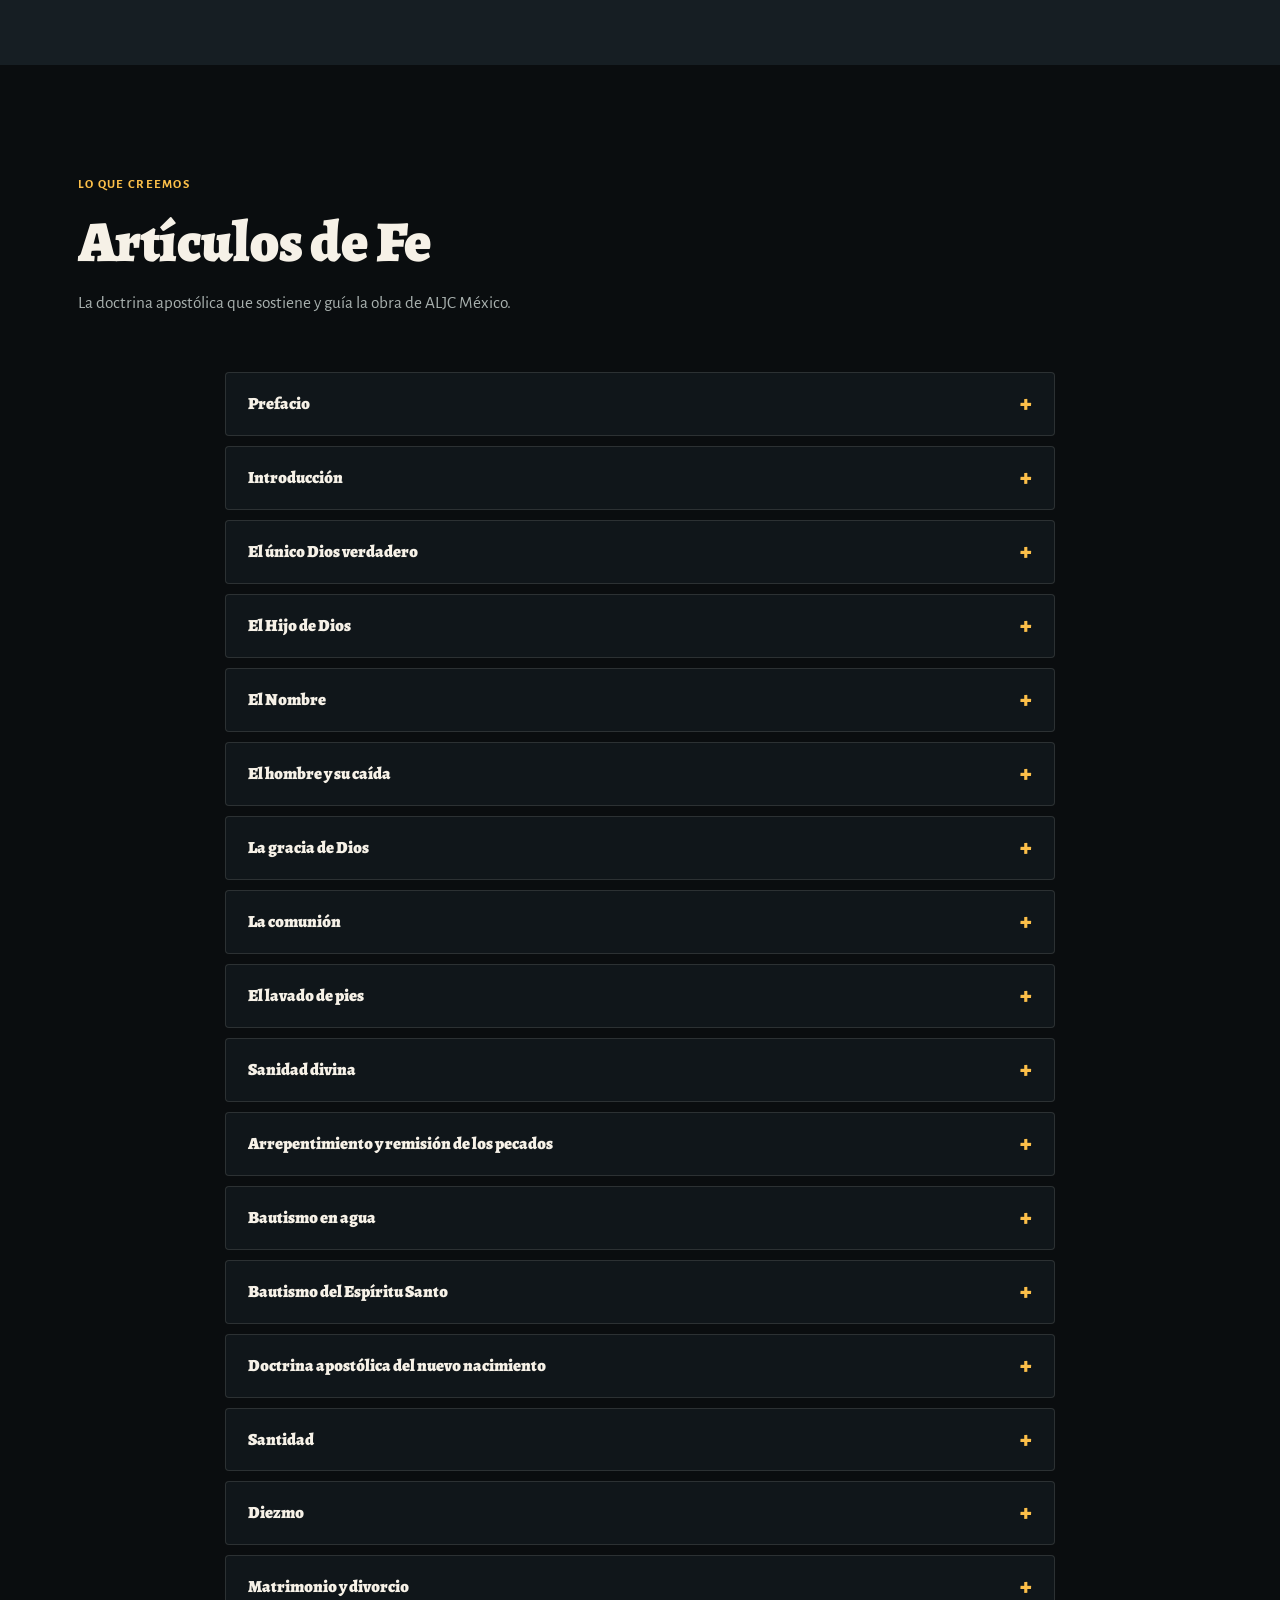
==== commit e9737173: "Add Halachó, Yucatán mission block Bottom edge trimmed to drop the camera's burned-in date stamp.  C" ====
--- a/index.html
+++ b/index.html
@@ -7,7 +7,7 @@
 <link rel="preconnect" href="https://fonts.googleapis.com">
 <link rel="preconnect" href="https://fonts.gstatic.com" crossorigin>
 <link href="https://fonts.googleapis.com/css2?family=Alegreya:ital,wght@0,400..900;1,400..900&family=Alegreya+Sans:ital,wght@0,300;0,400;0,500;0,700;0,800;1,400&display=swap" rel="stylesheet">
-<link rel="stylesheet" href="styles.css?v=26">
+<link rel="stylesheet" href="styles.css?v=27">
 </head>
 <body>
 
@@ -244,6 +244,12 @@
       <h3 class="mission-place">Cárdenas</h3>
       <div class="mission-photos">
         <img src="assets/mision-cardenas-1.jpg" alt="Congregación en oración durante un servicio nocturno en Cárdenas" loading="lazy">
+      </div>
+    </div>
+    <div class="mission reveal">
+      <h3 class="mission-place">Halachó <span>Yucatán</span></h3>
+      <div class="mission-photos">
+        <img src="assets/mision-halacho-1.jpg" alt="Servicio bajo enramada en la obra misionera de Halachó, Yucatán" loading="lazy">
       </div>
     </div>
   </div>
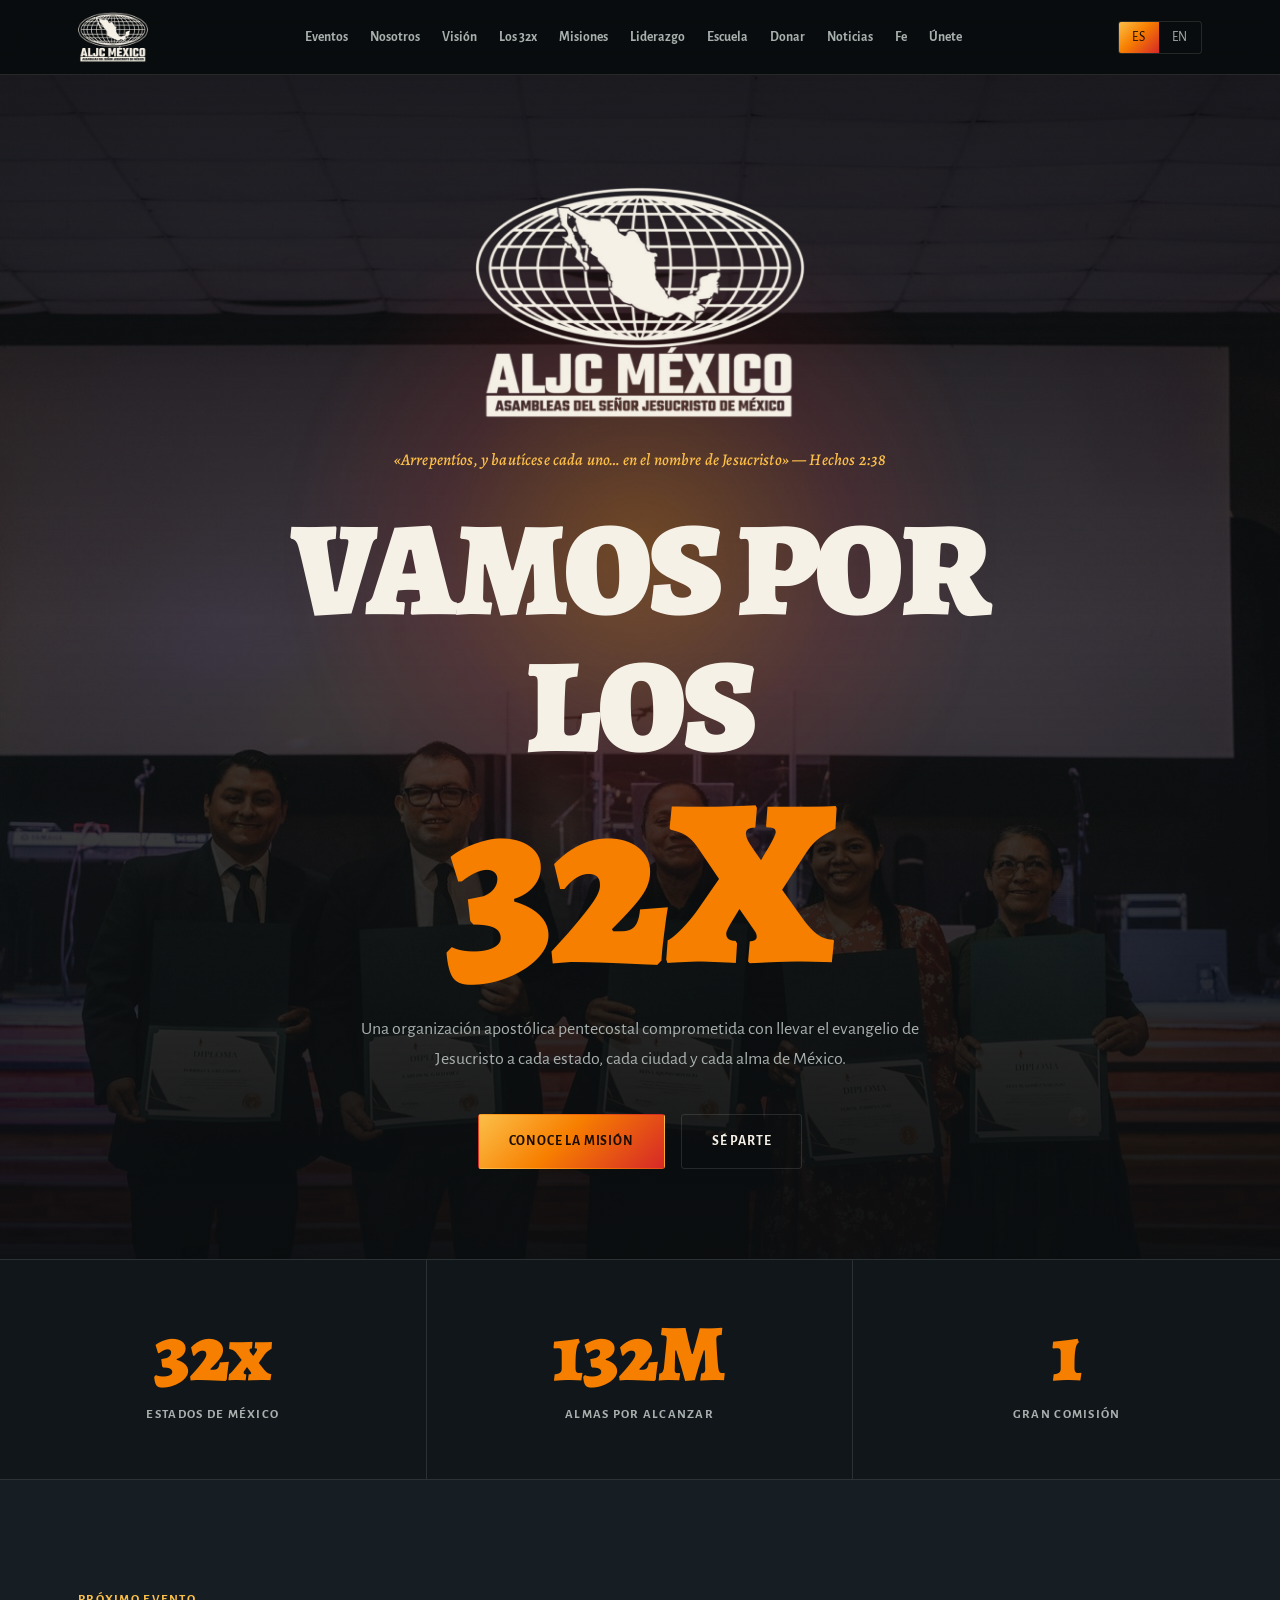
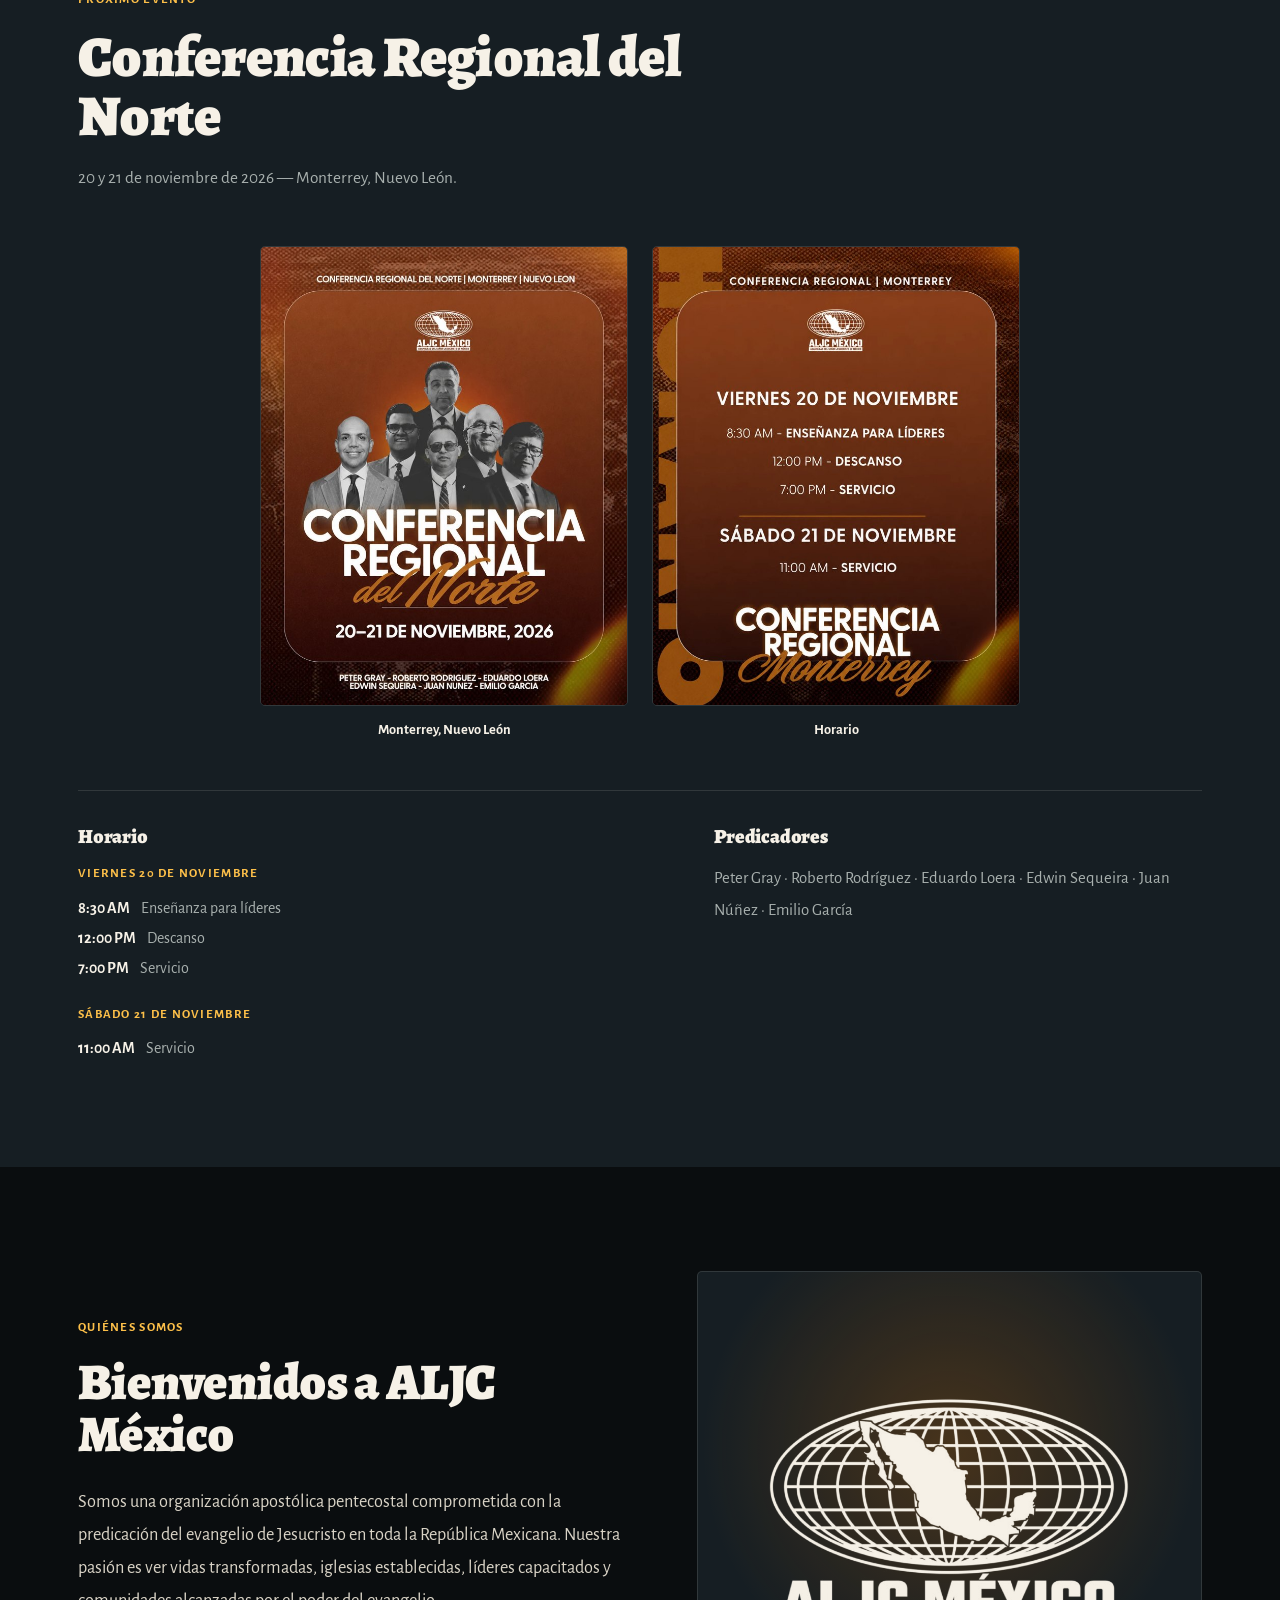
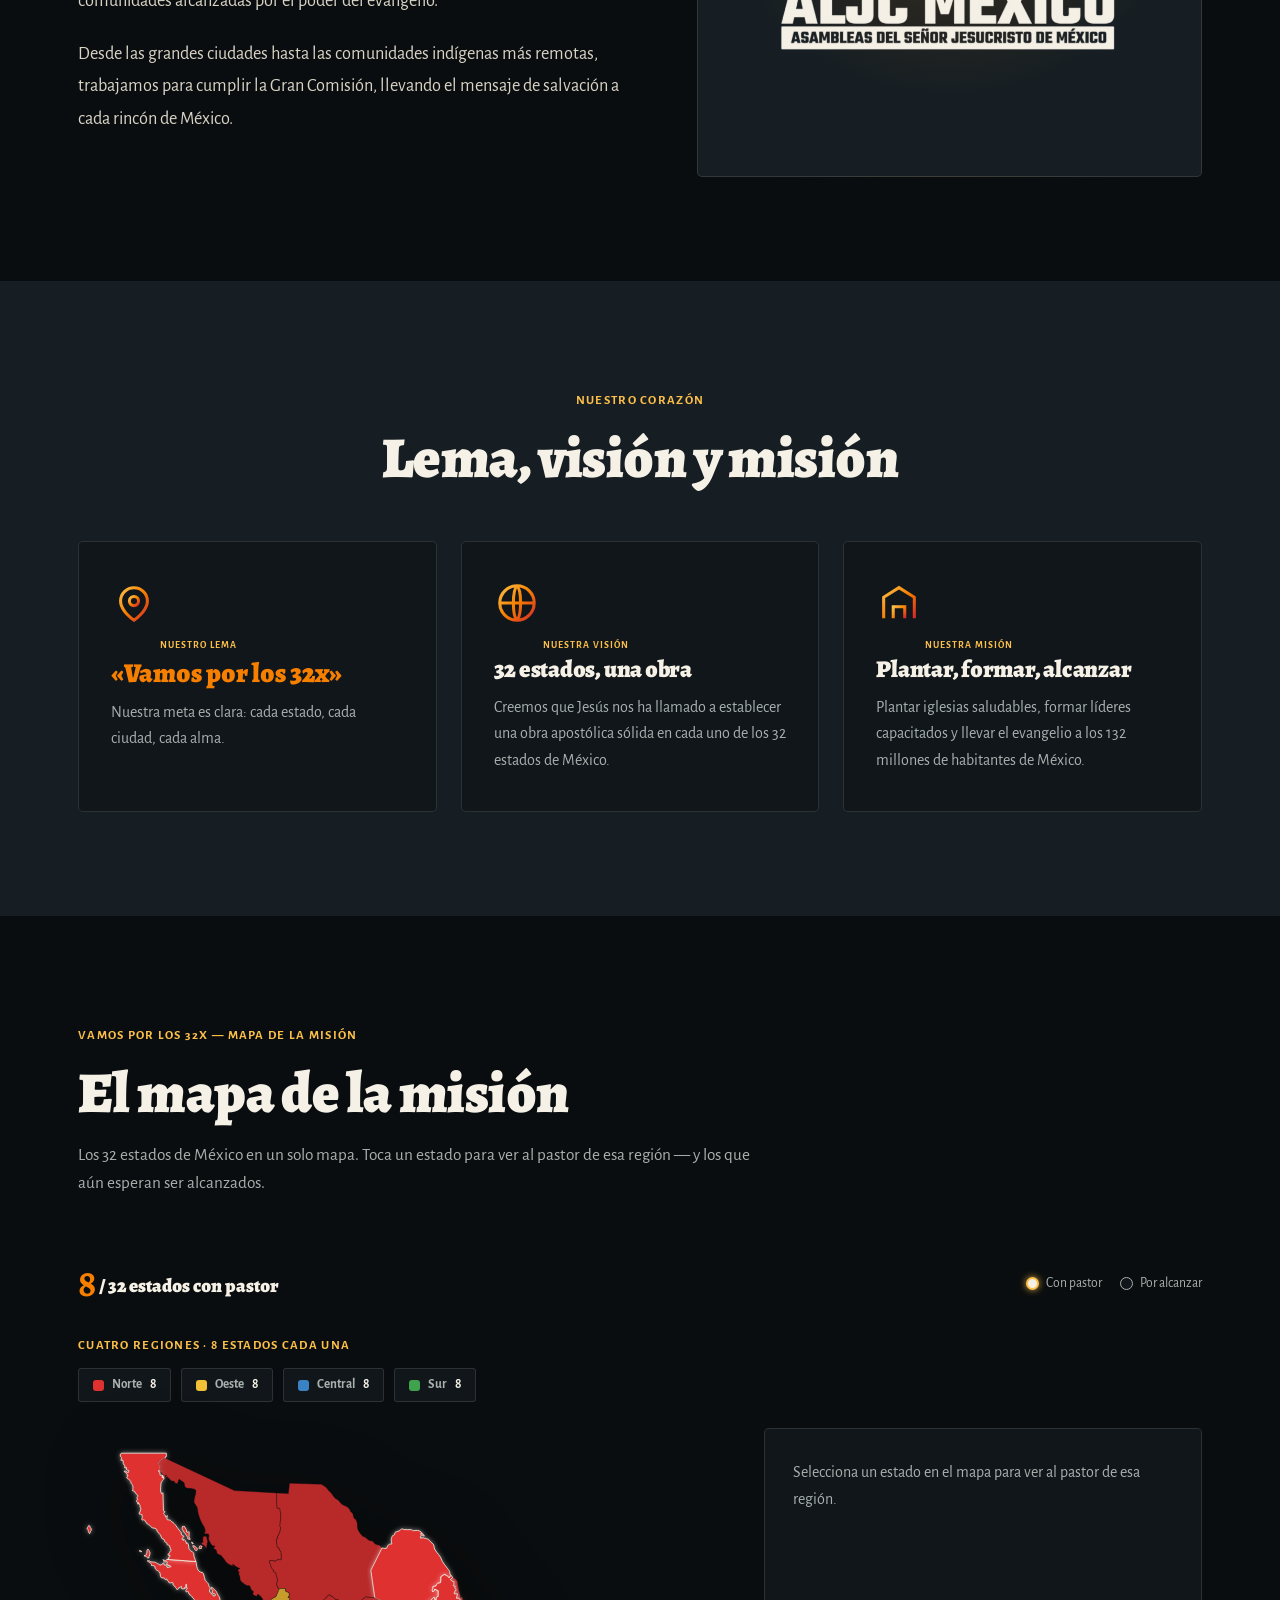
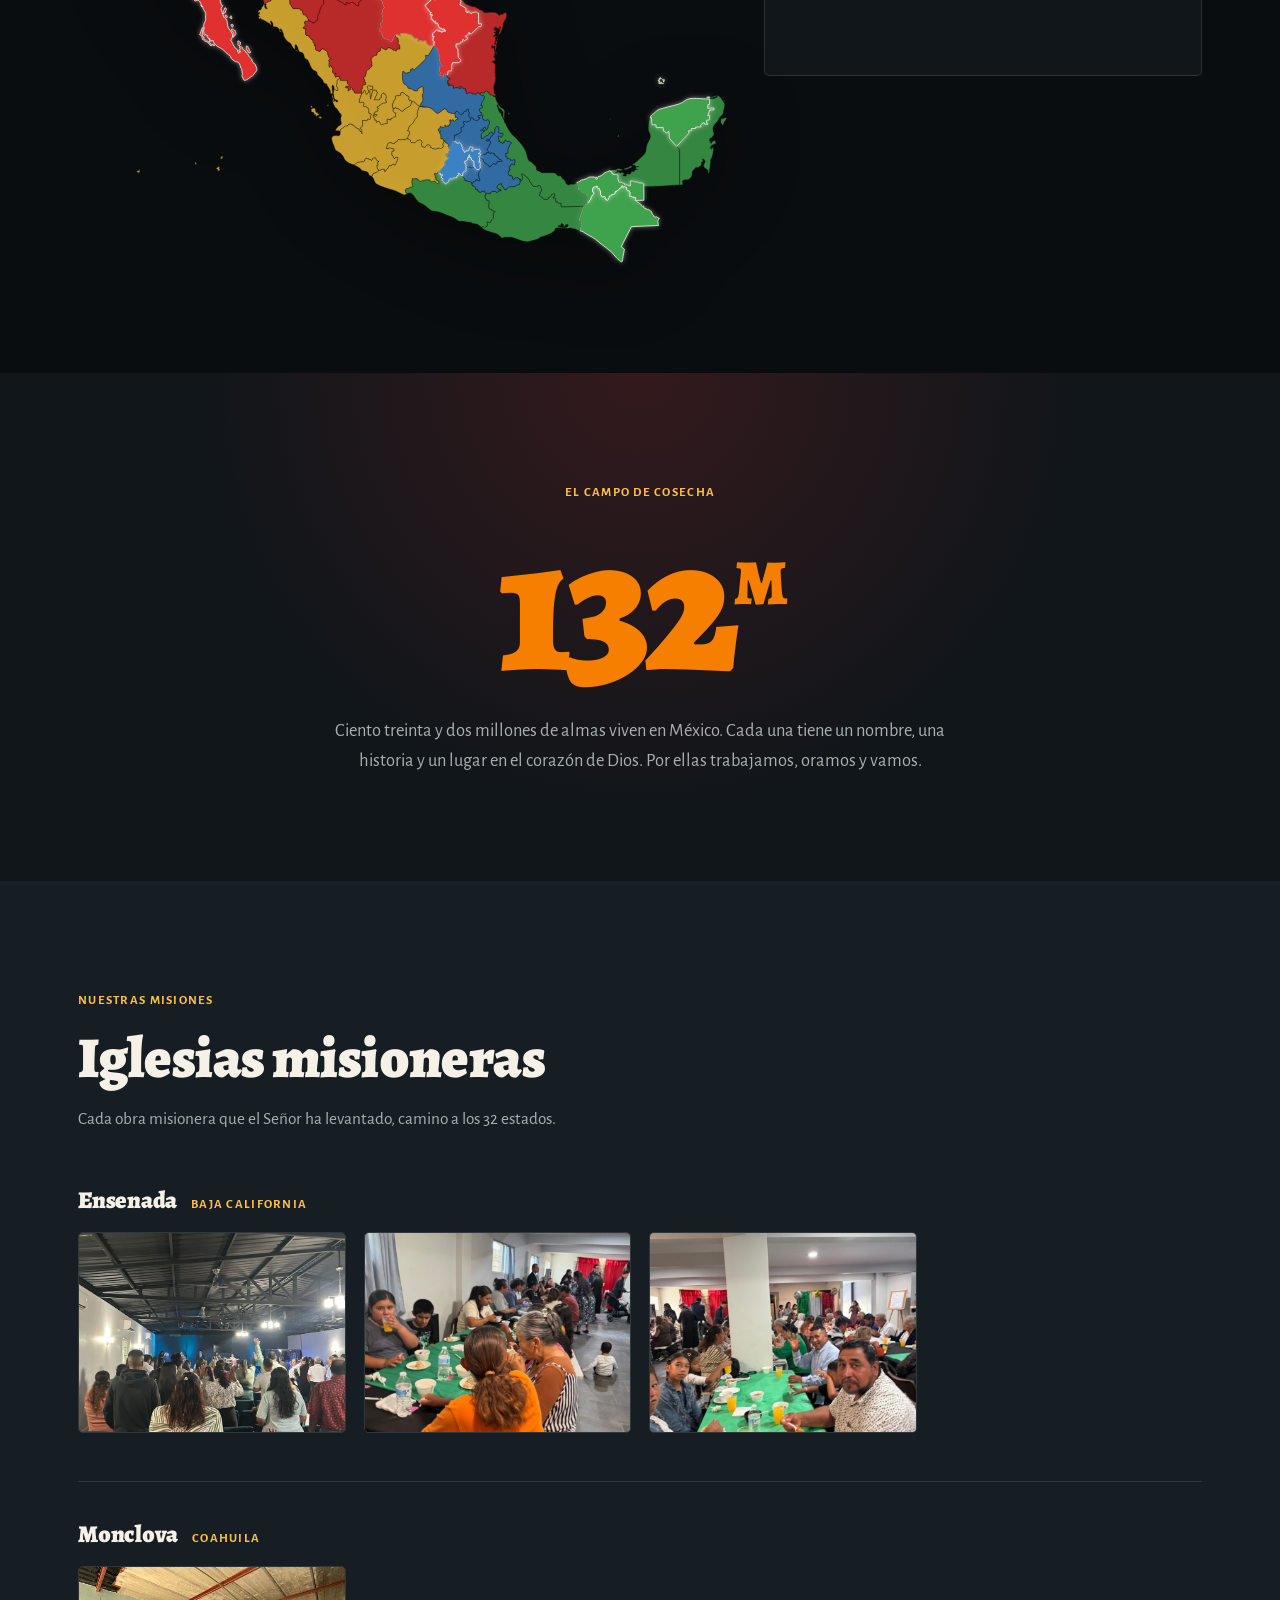
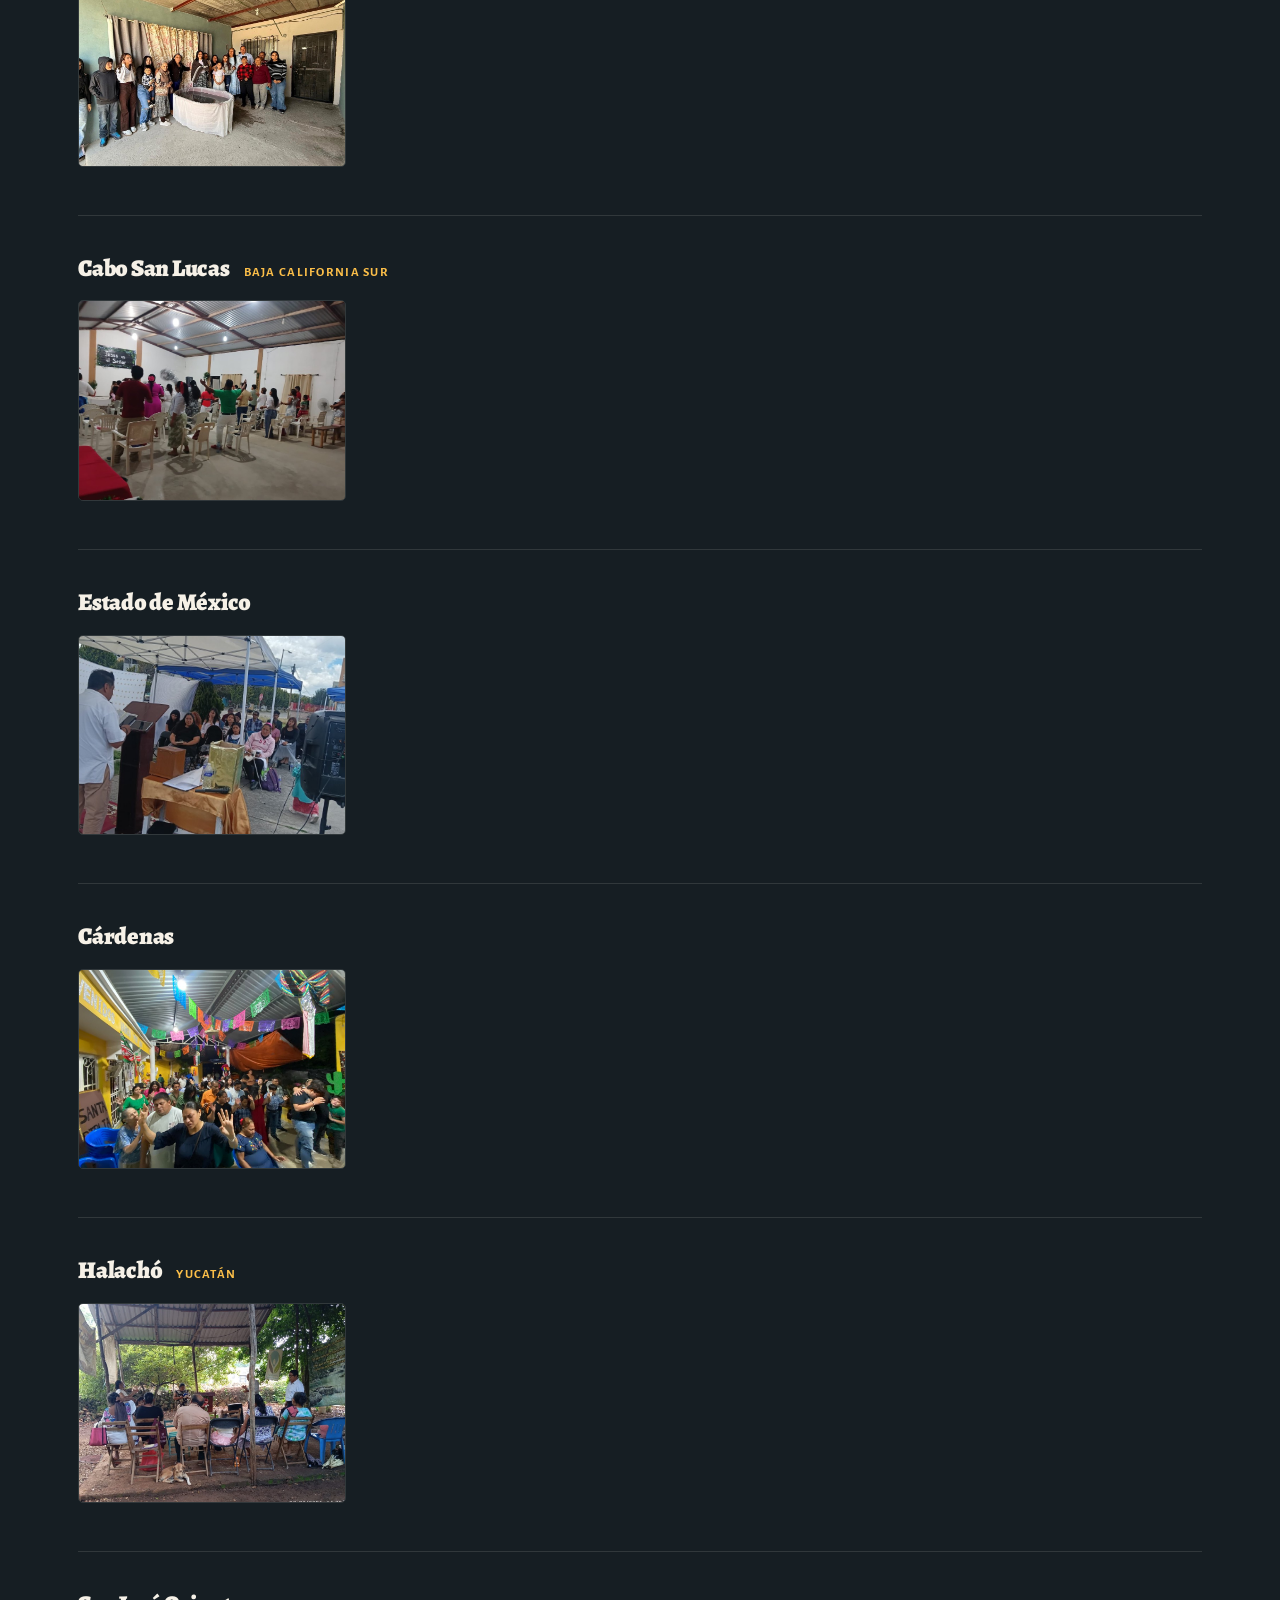
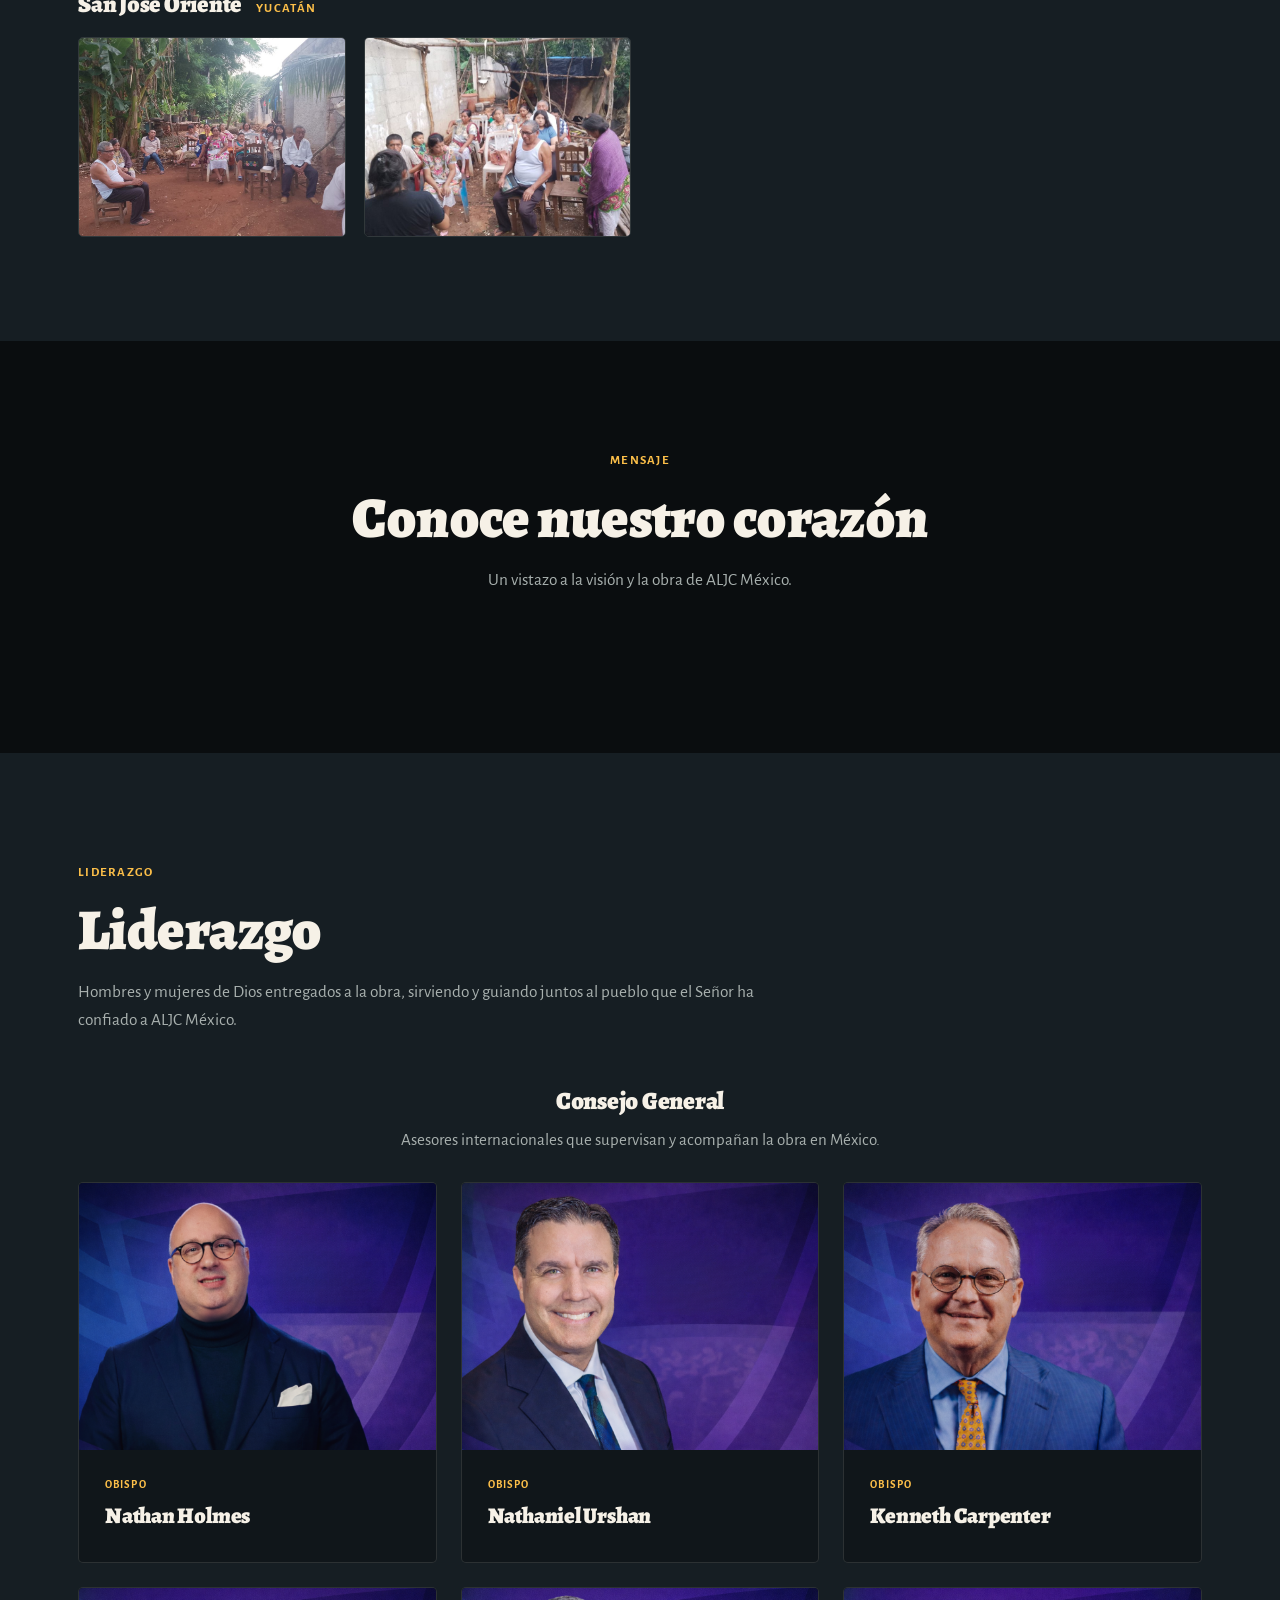
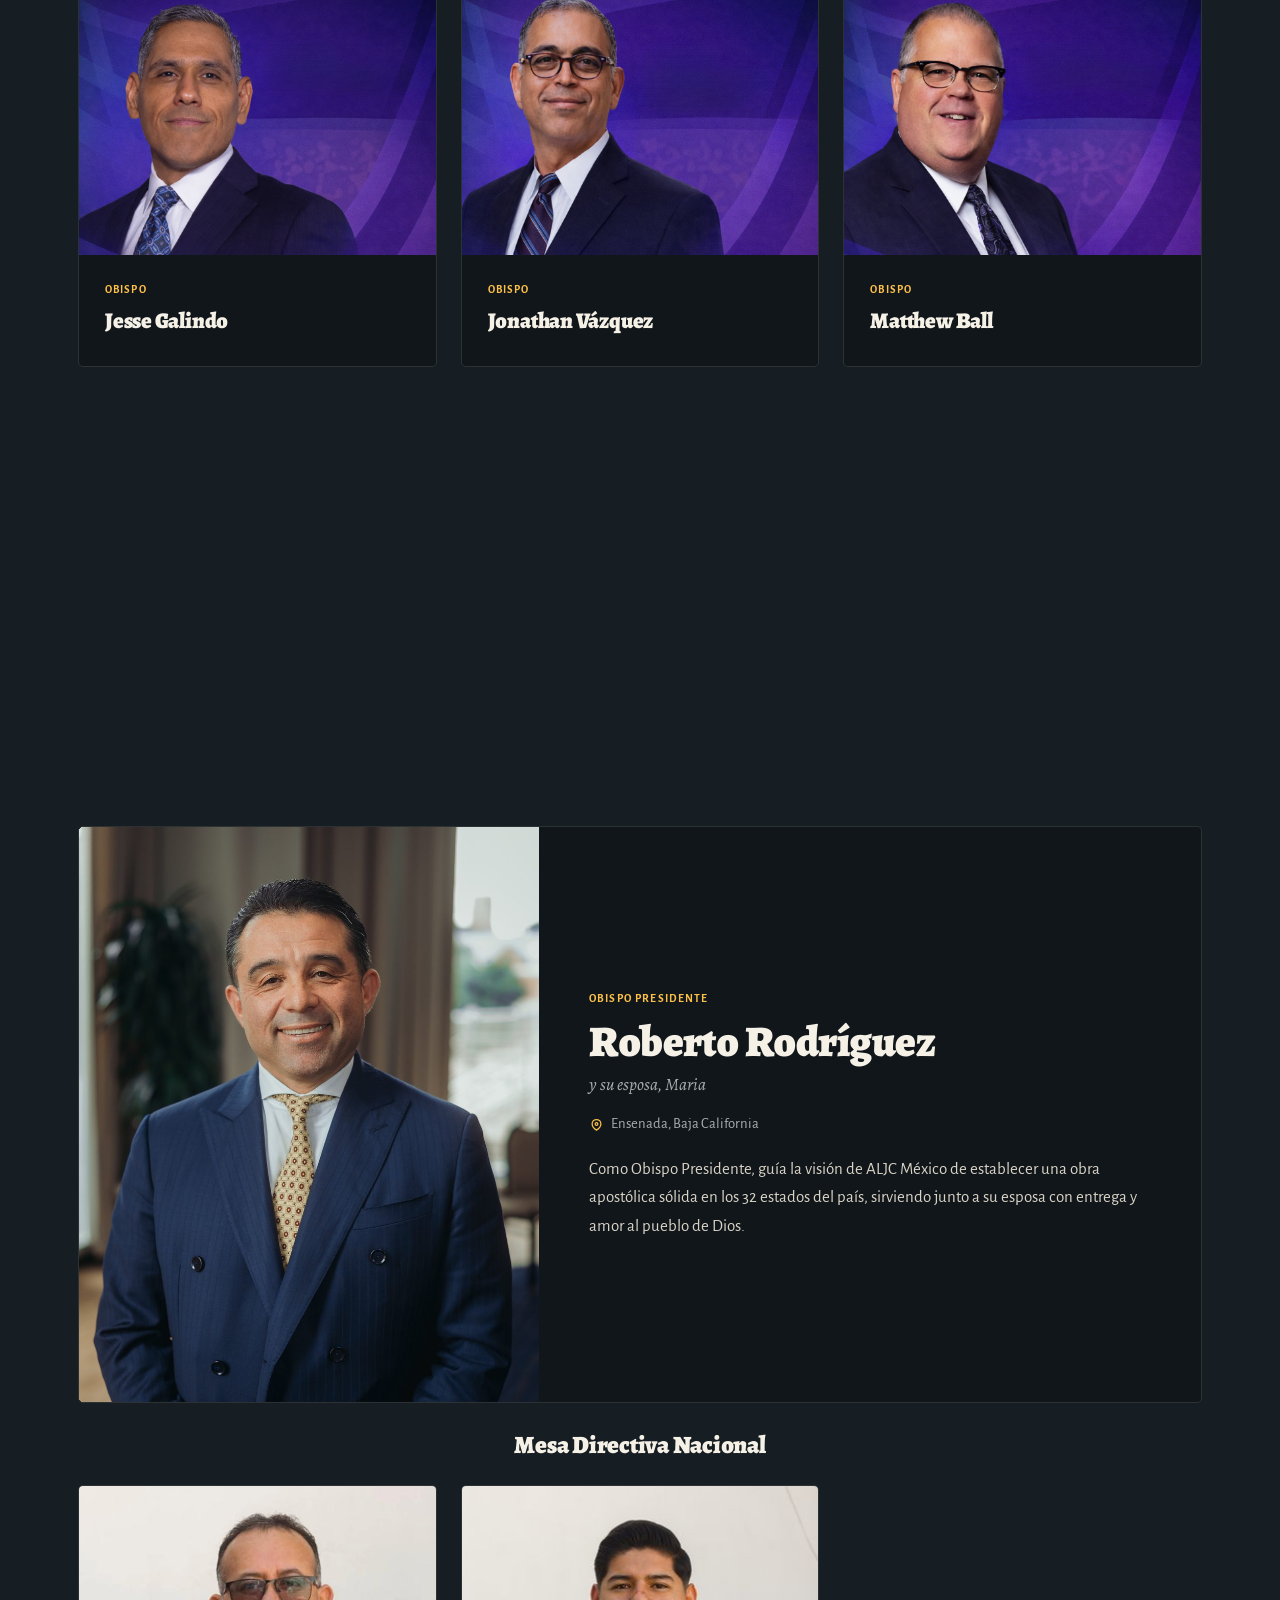
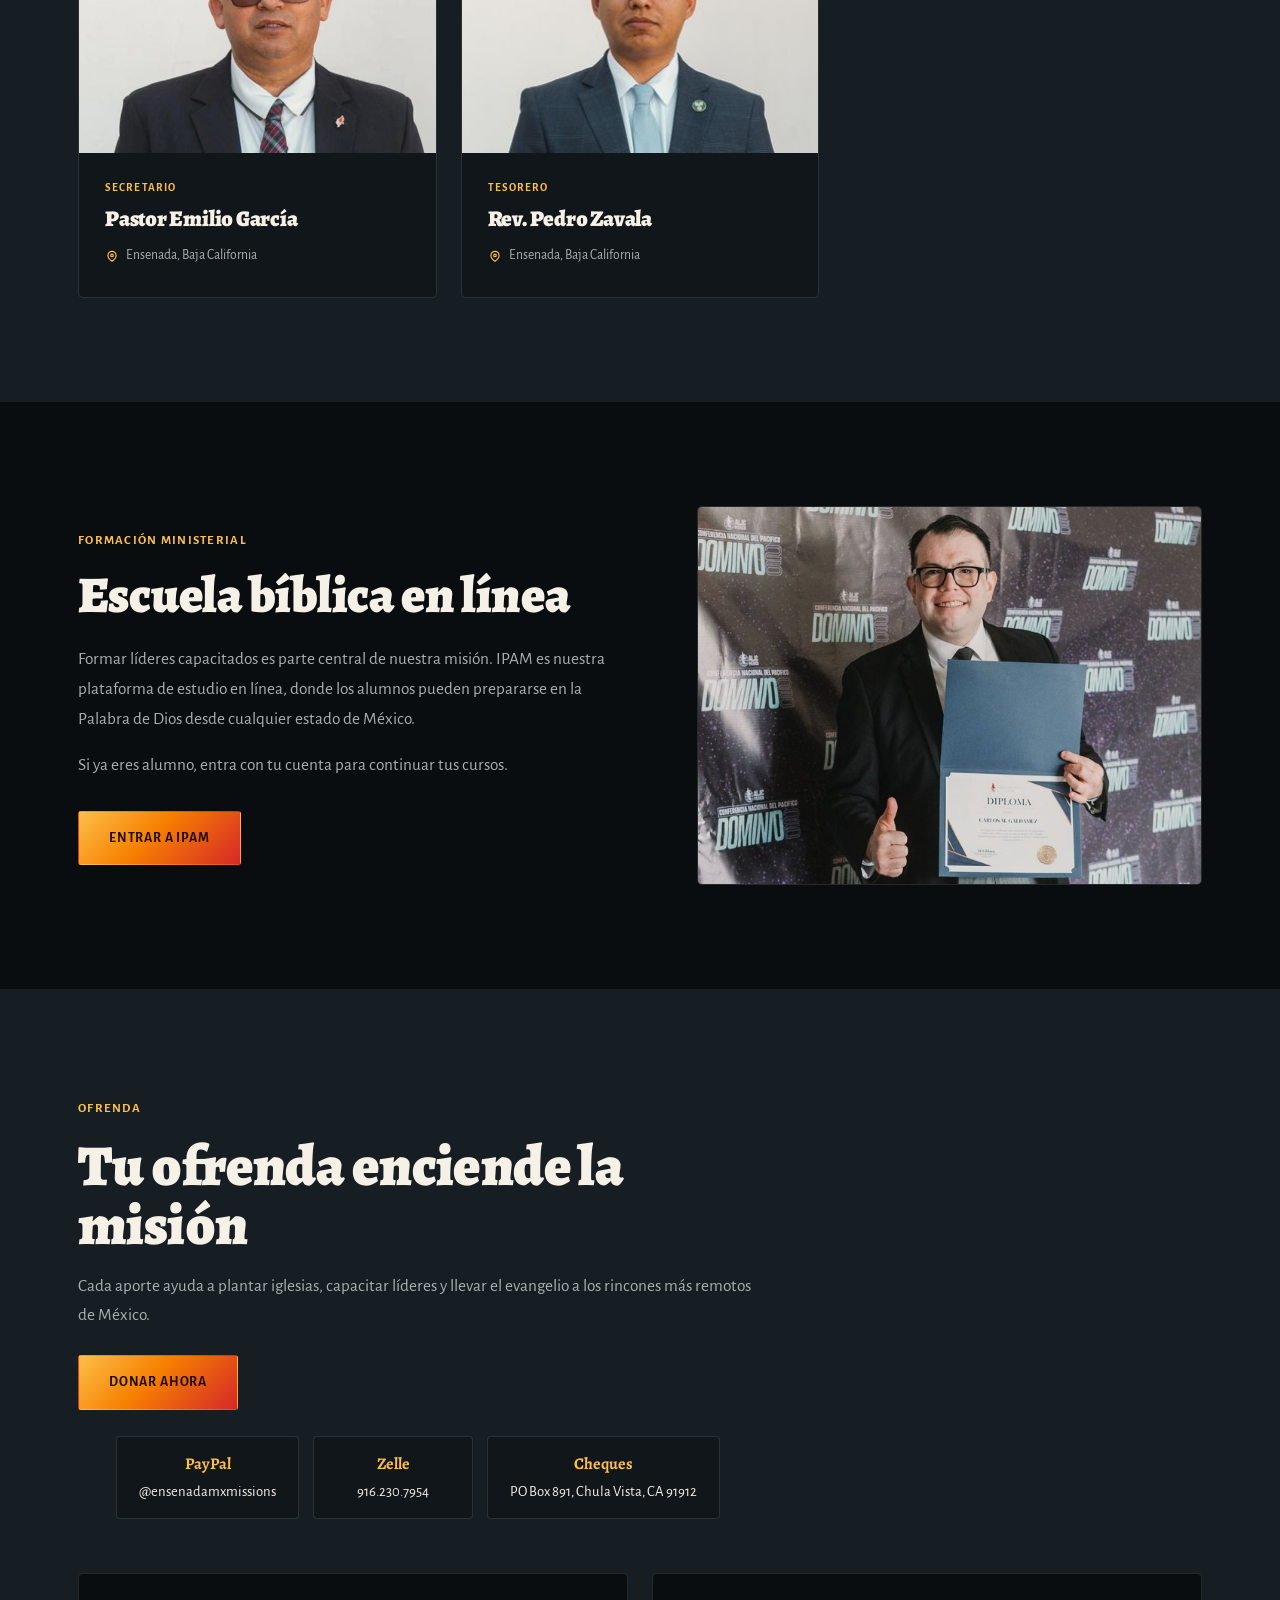
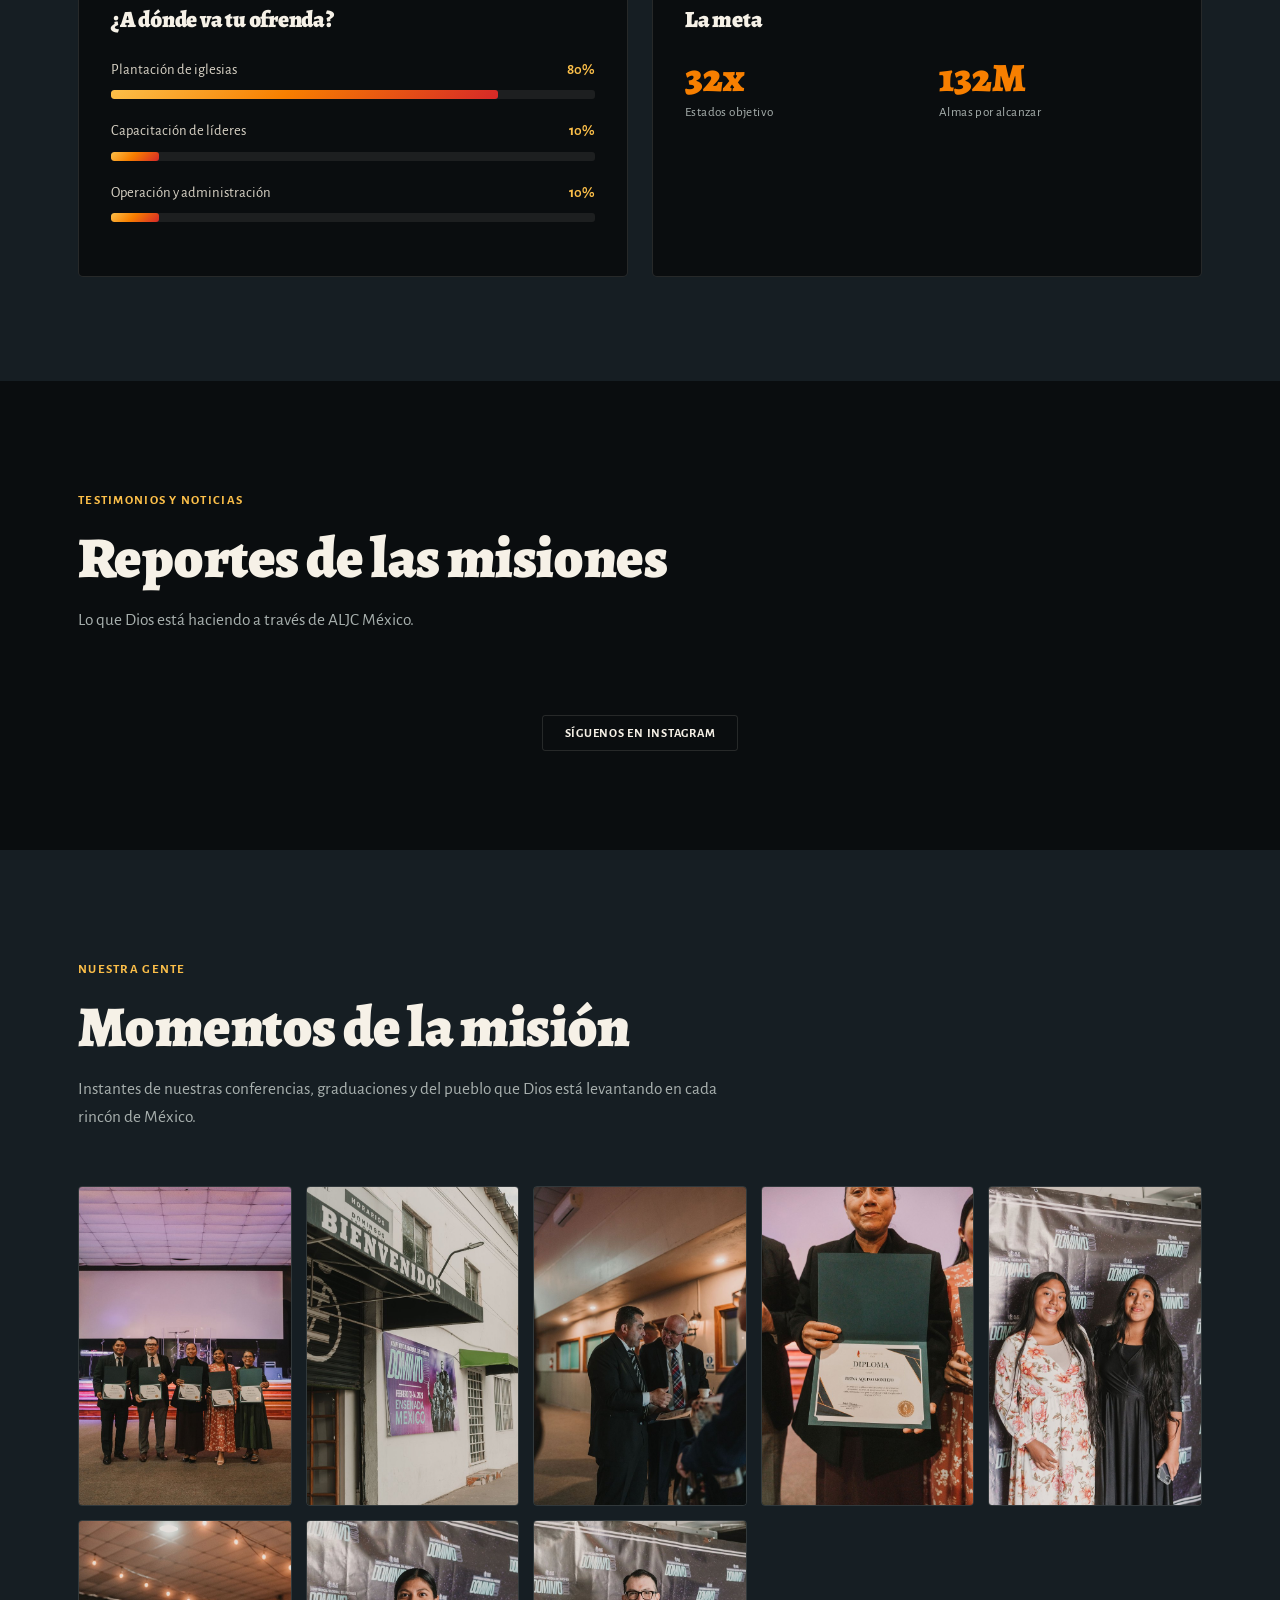
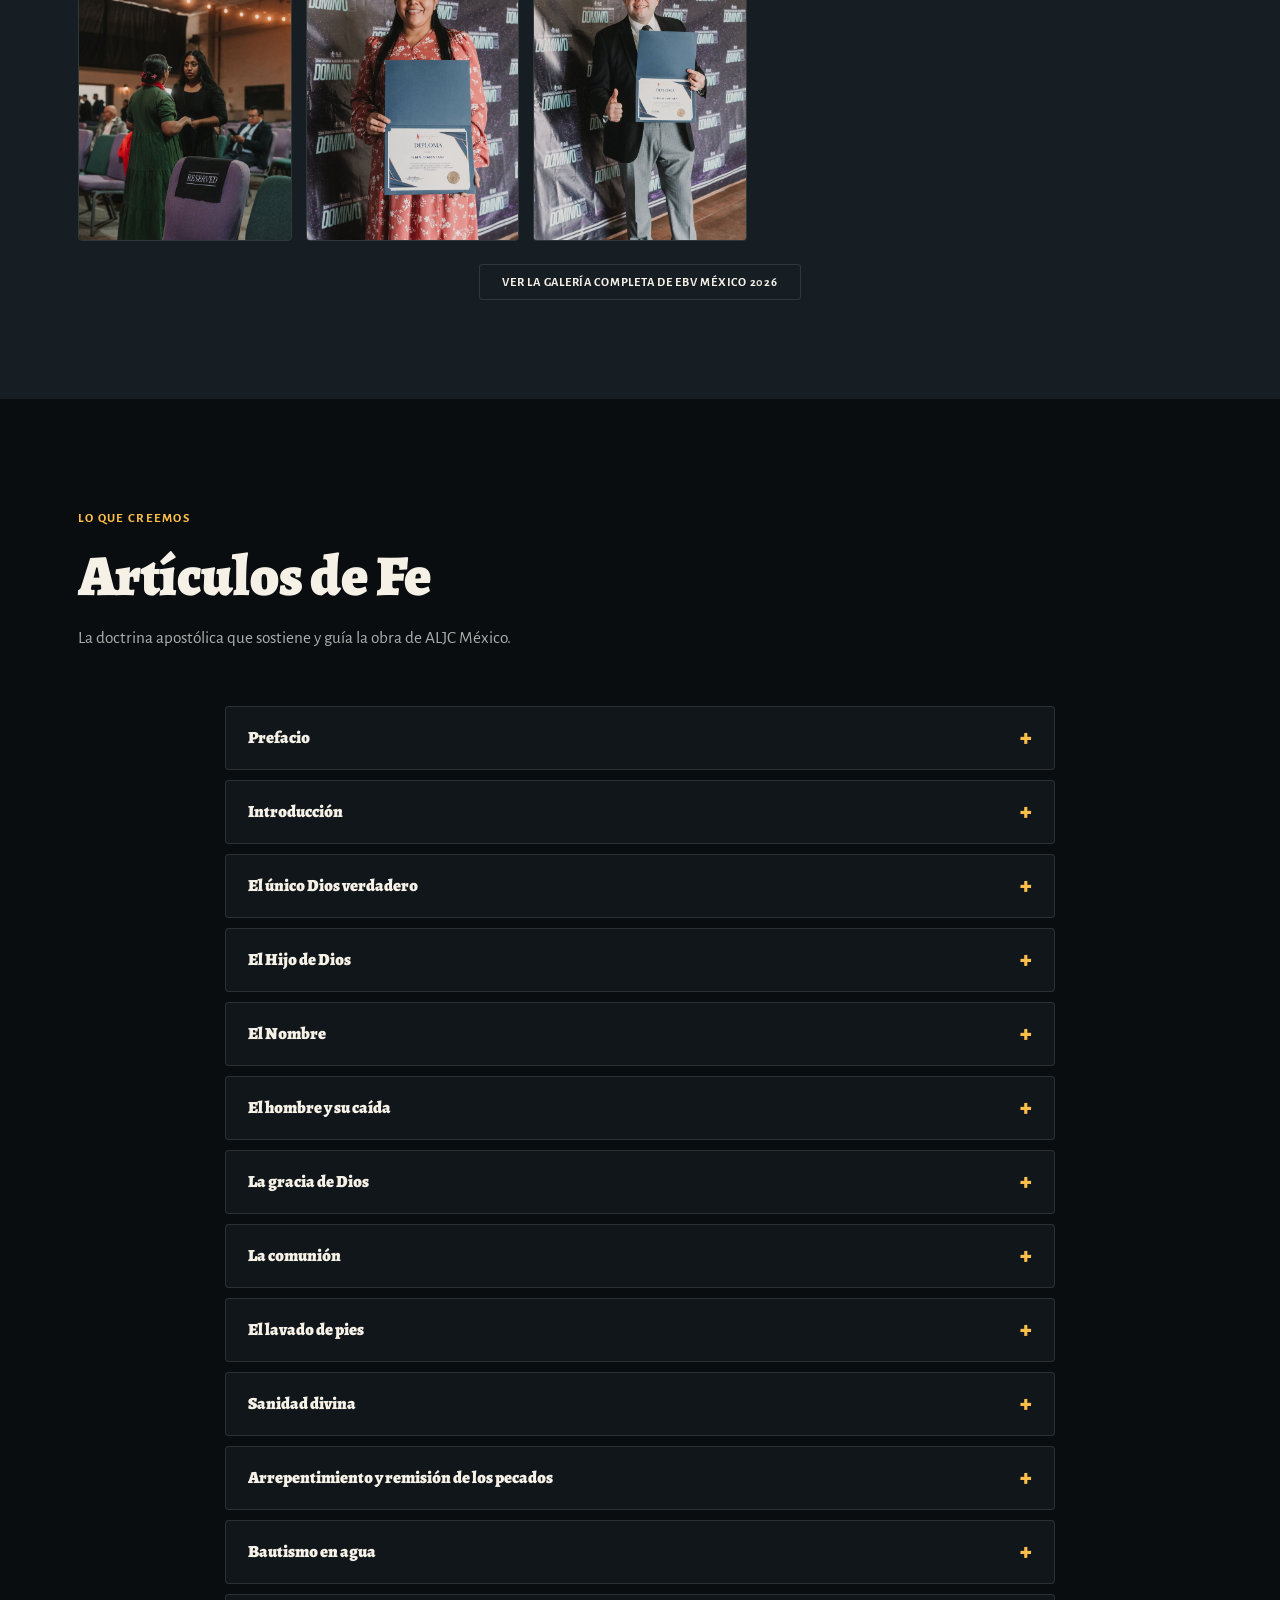
==== commit 2d755f2b: "Add San José Oriente, Yucatán; move misfiled photo there The open-air service photo was filed under " ====
--- a/index.html
+++ b/index.html
@@ -7,7 +7,7 @@
 <link rel="preconnect" href="https://fonts.googleapis.com">
 <link rel="preconnect" href="https://fonts.gstatic.com" crossorigin>
 <link href="https://fonts.googleapis.com/css2?family=Alegreya:ital,wght@0,400..900;1,400..900&family=Alegreya+Sans:ital,wght@0,300;0,400;0,500;0,700;0,800;1,400&display=swap" rel="stylesheet">
-<link rel="stylesheet" href="styles.css?v=27">
+<link rel="stylesheet" href="styles.css?v=28">
 </head>
 <body>
 
@@ -225,7 +225,6 @@
       <h3 class="mission-place">Monclova <span>Coahuila</span></h3>
       <div class="mission-photos">
         <img src="assets/mision-monclova-1.jpg" alt="Bautismos en la obra misionera de Monclova, Coahuila" loading="lazy">
-        <img src="assets/mision-monclova-2.jpg" alt="Servicio al aire libre de la congregación en Monclova, Coahuila" loading="lazy">
       </div>
     </div>
     <div class="mission reveal">
@@ -250,6 +249,13 @@
       <h3 class="mission-place">Halachó <span>Yucatán</span></h3>
       <div class="mission-photos">
         <img src="assets/mision-halacho-1.jpg" alt="Servicio bajo enramada en la obra misionera de Halachó, Yucatán" loading="lazy">
+      </div>
+    </div>
+    <div class="mission reveal">
+      <h3 class="mission-place">San José Oriente <span>Yucatán</span></h3>
+      <div class="mission-photos">
+        <img src="assets/mision-sanjose-1.jpg" alt="Hermanos reunidos en el patio de la obra misionera de San José Oriente, Yucatán" loading="lazy">
+        <img src="assets/mision-sanjose-2.jpg" alt="Servicio bajo enramada en San José Oriente, Yucatán" loading="lazy">
       </div>
     </div>
   </div>
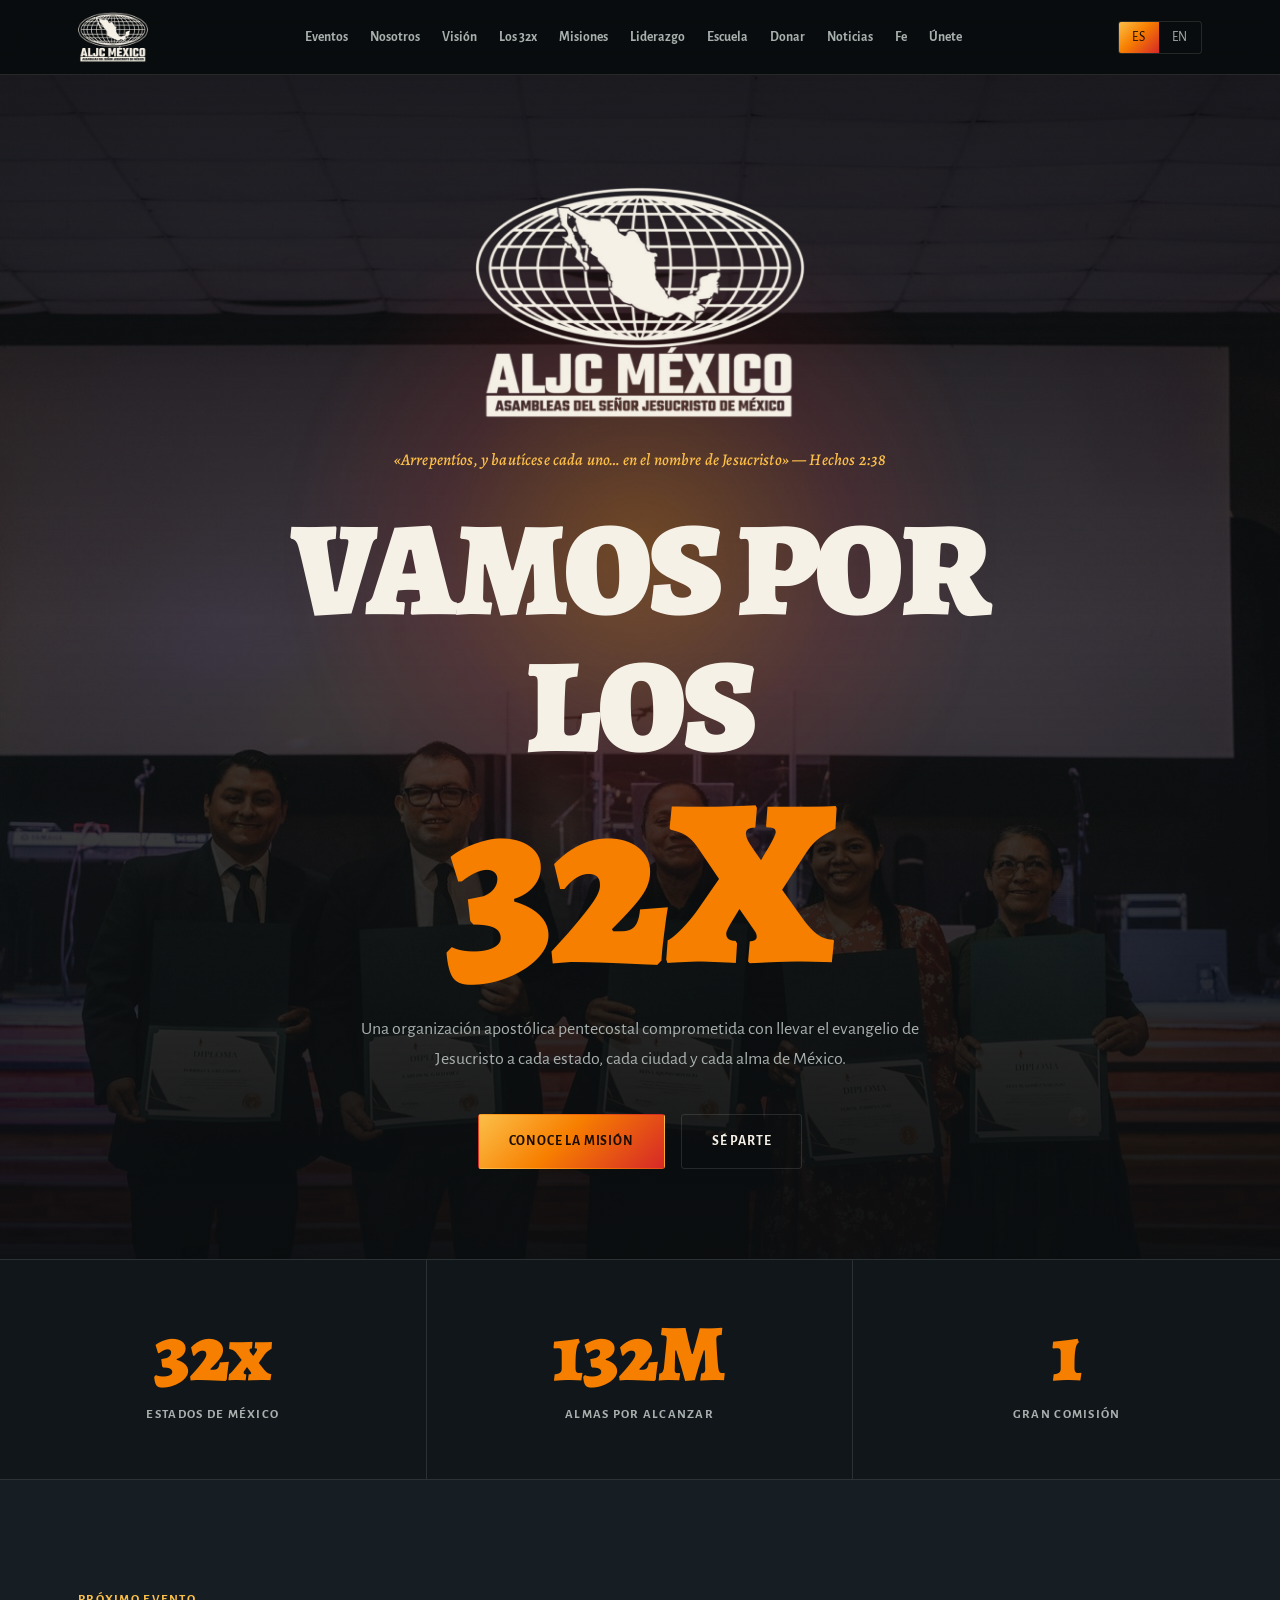
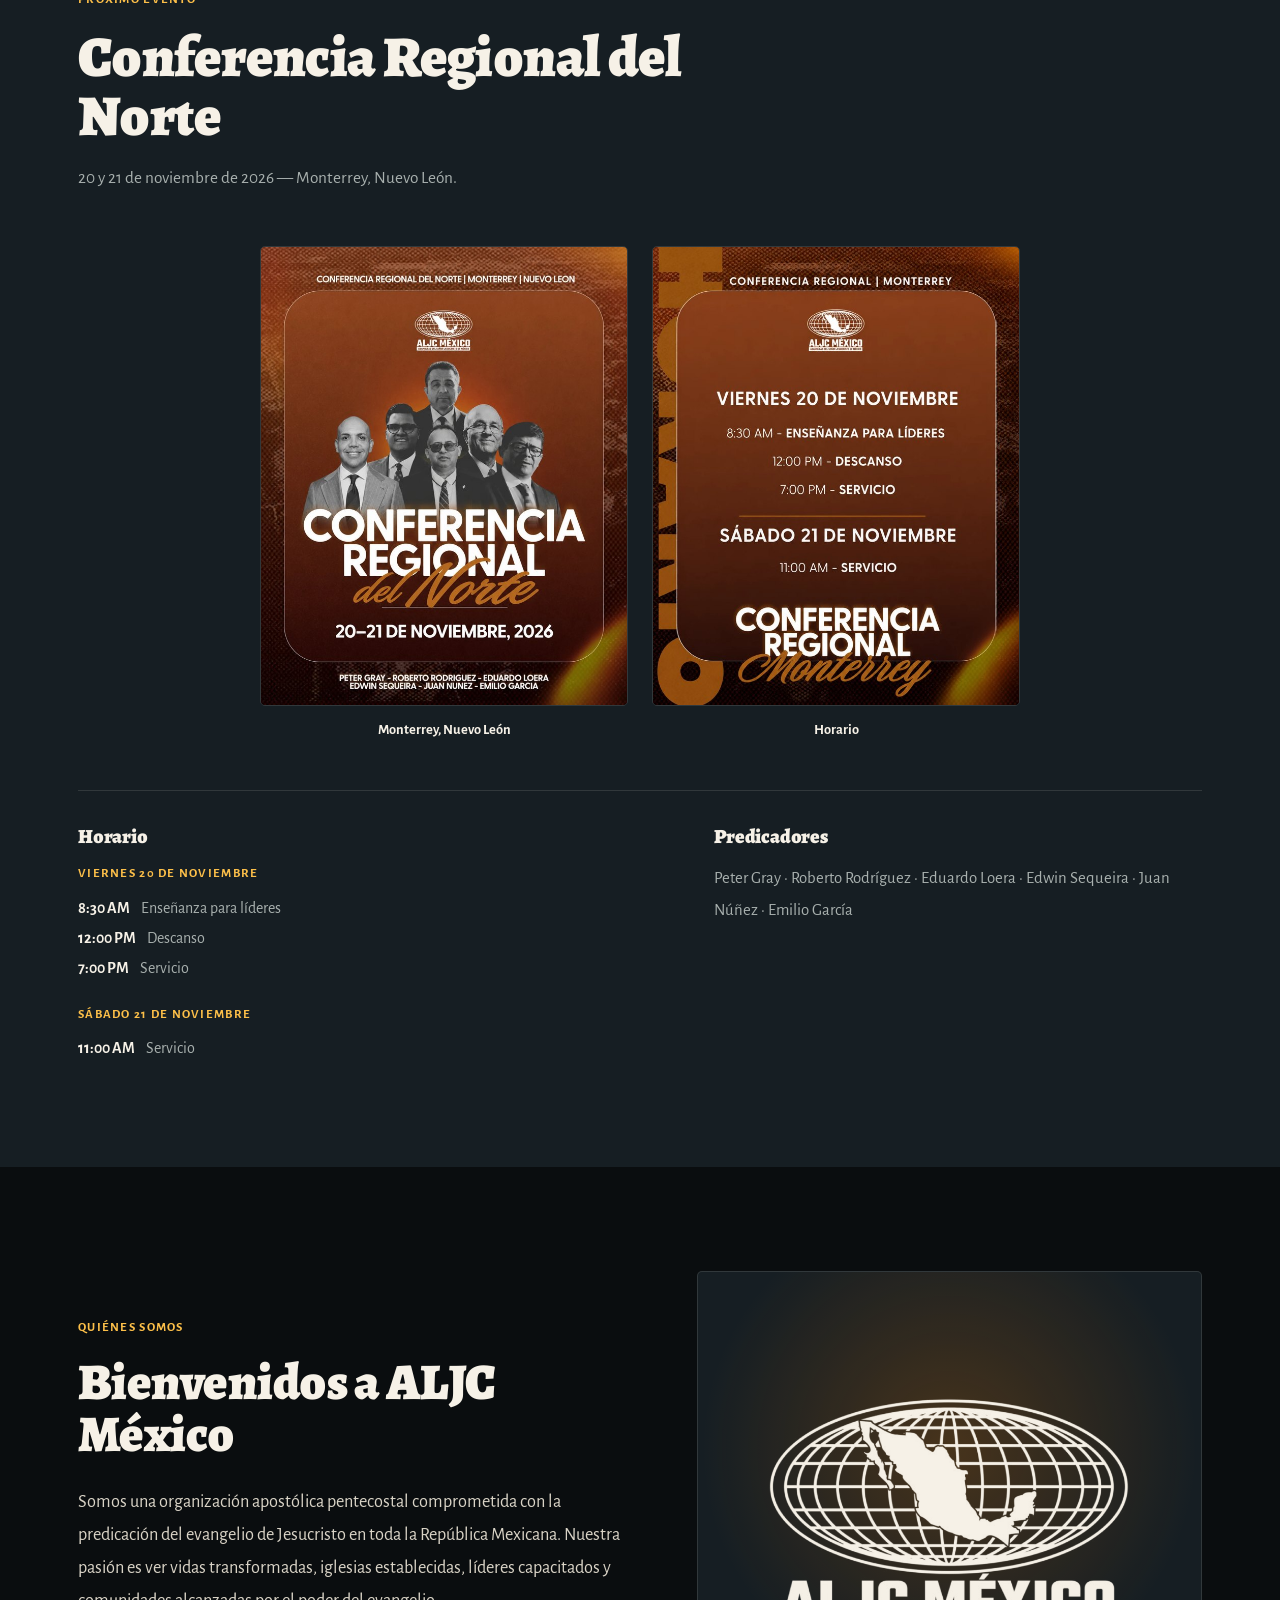
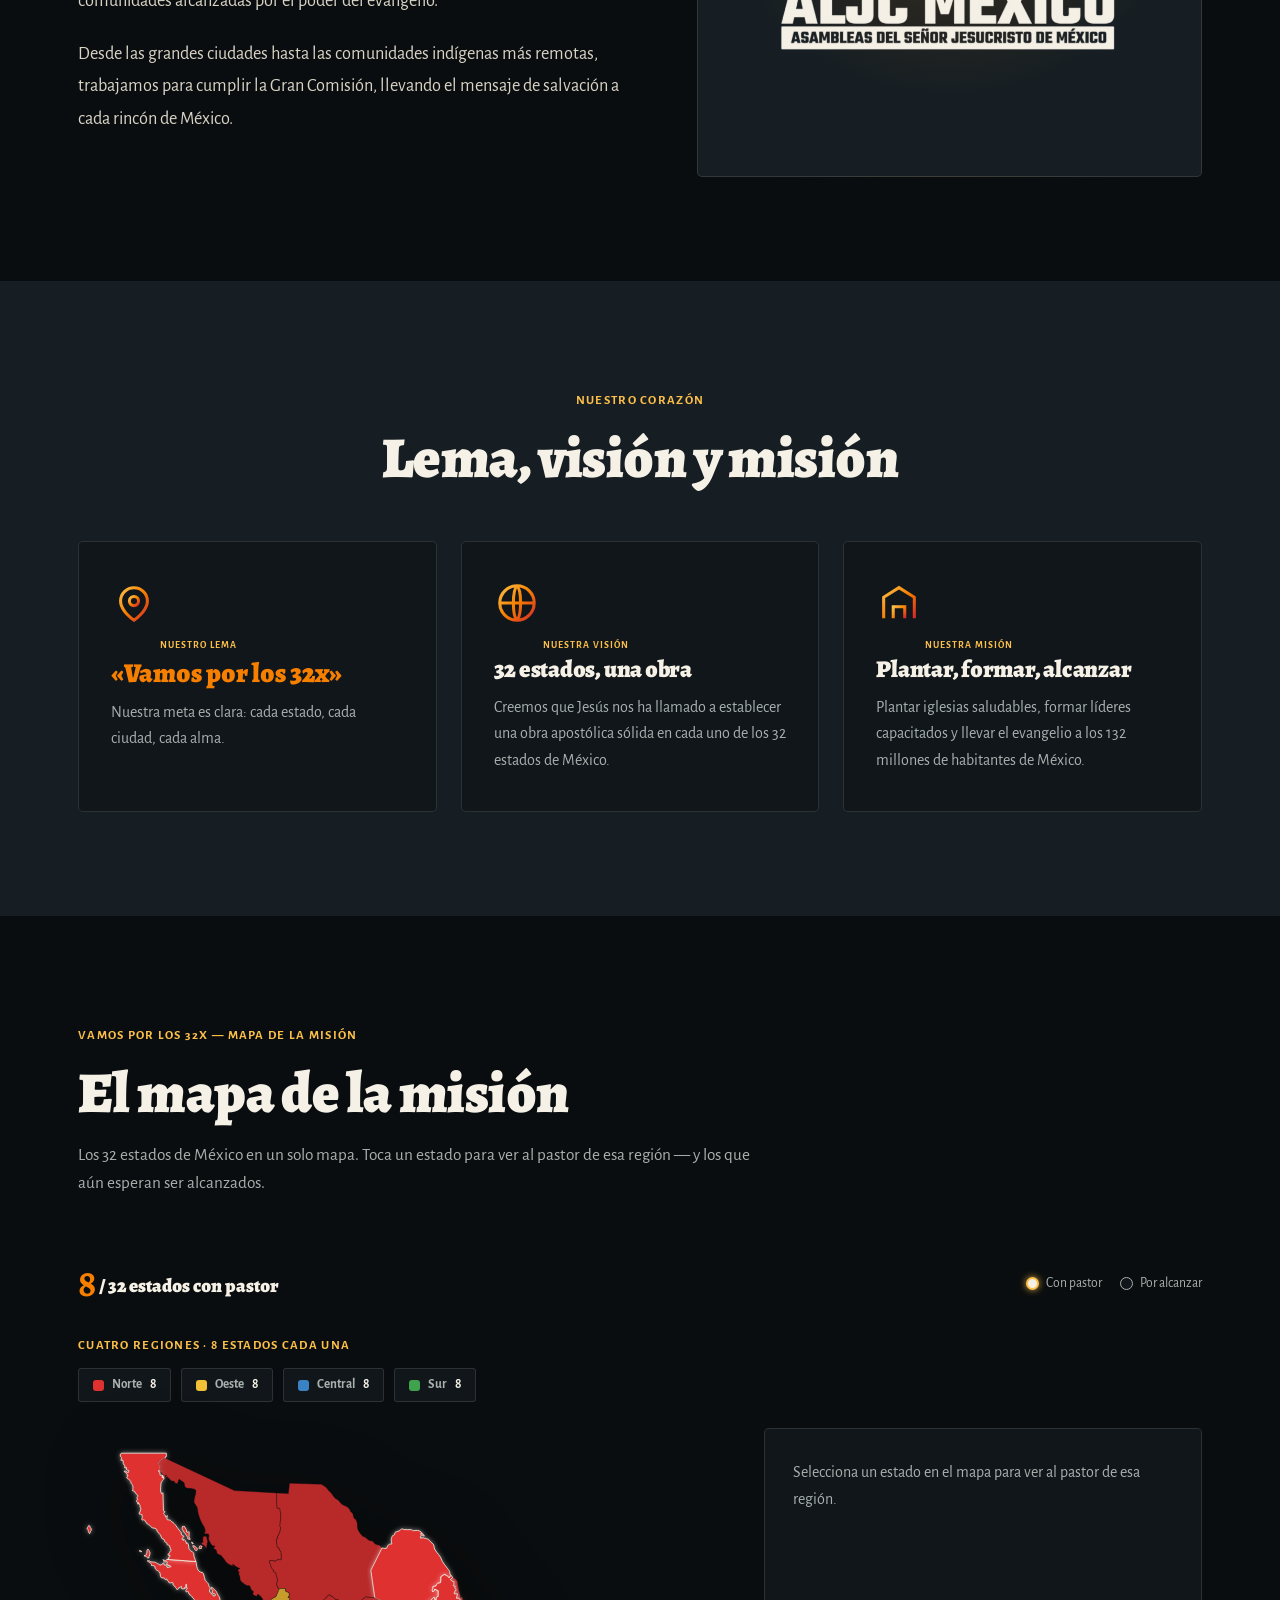
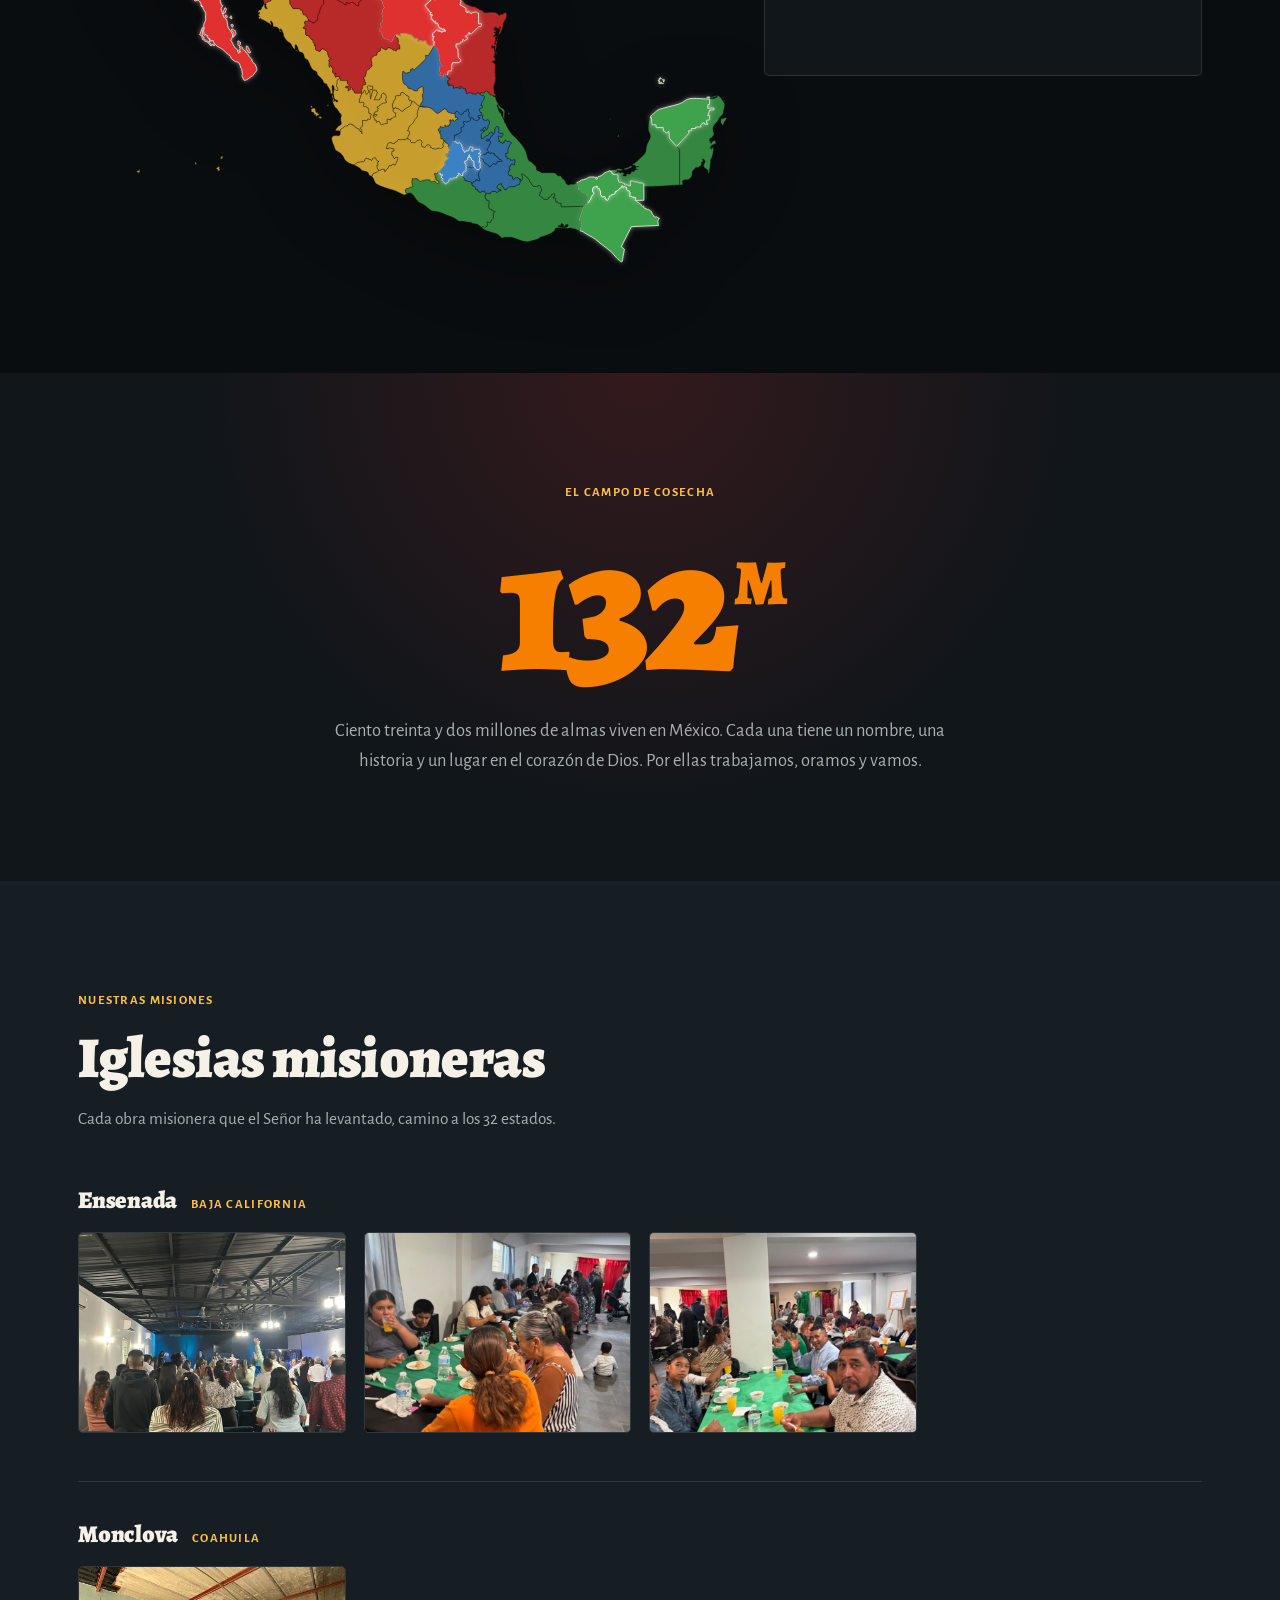
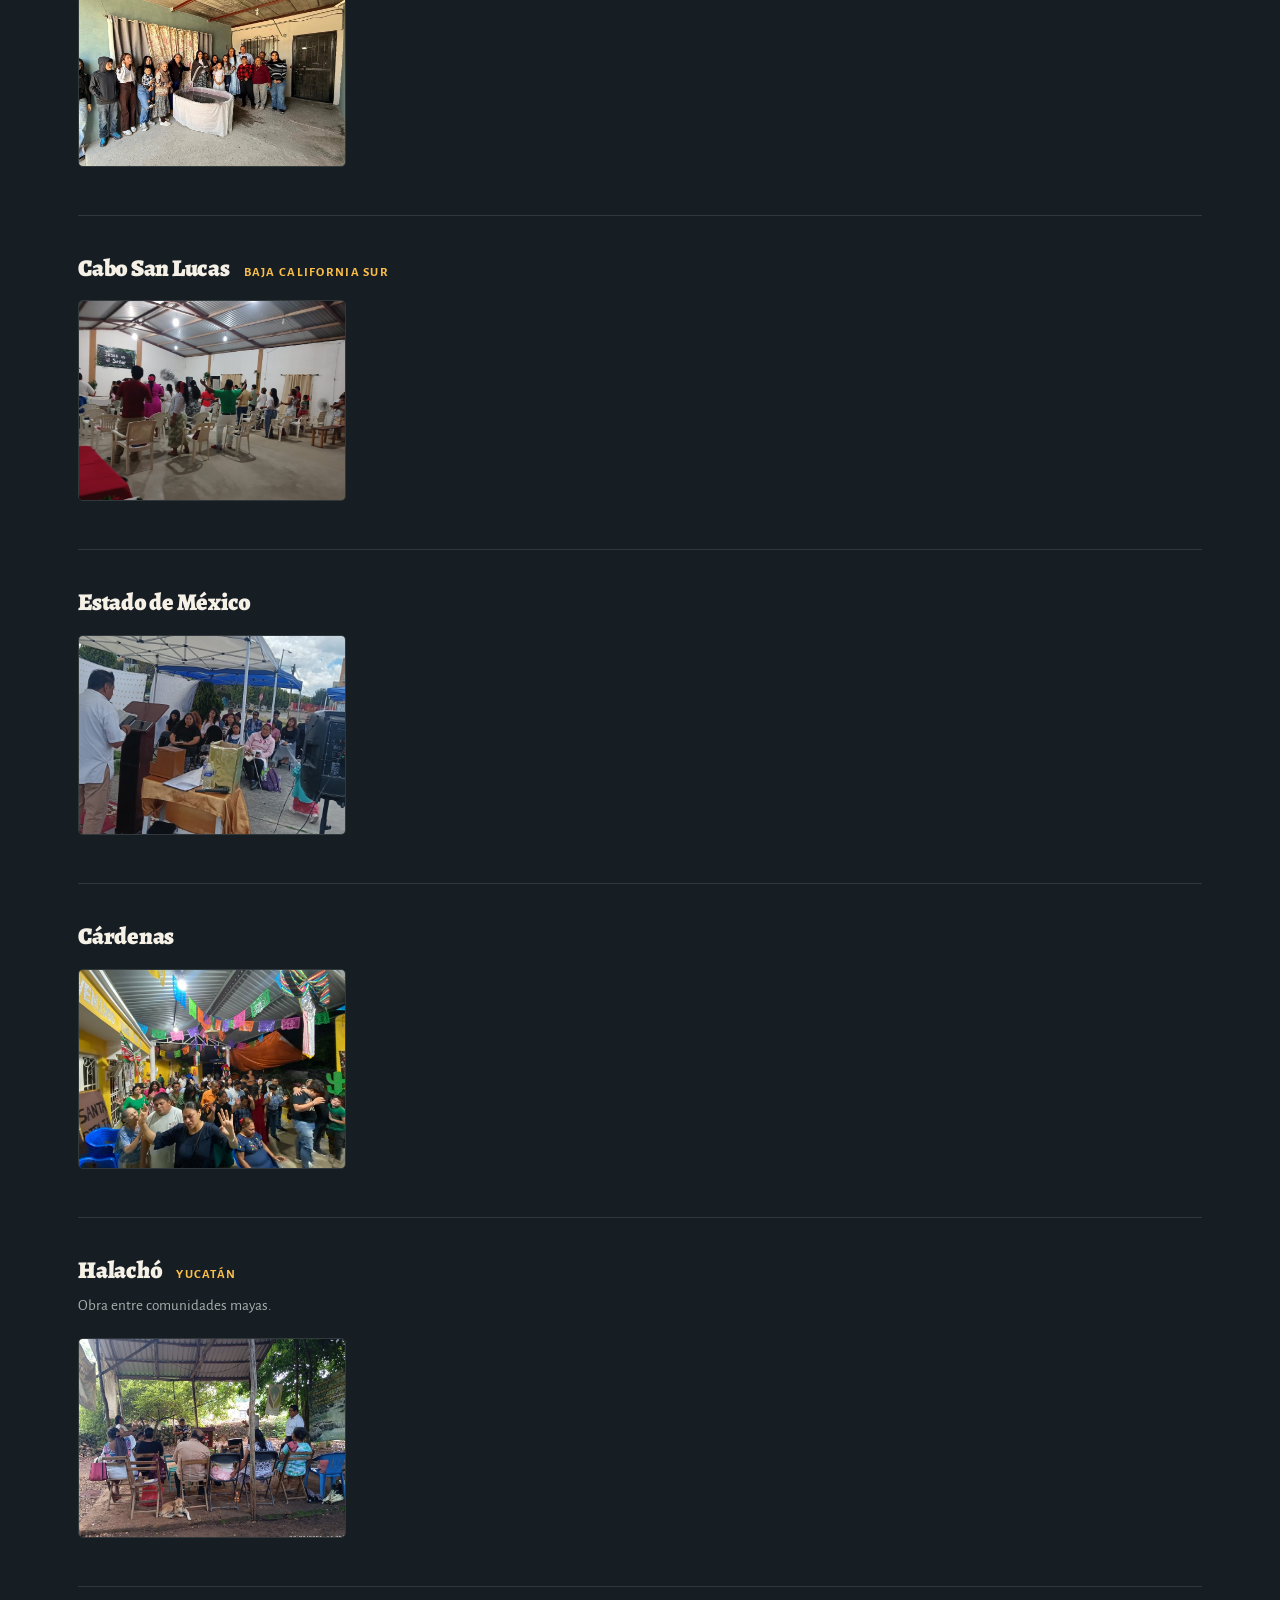
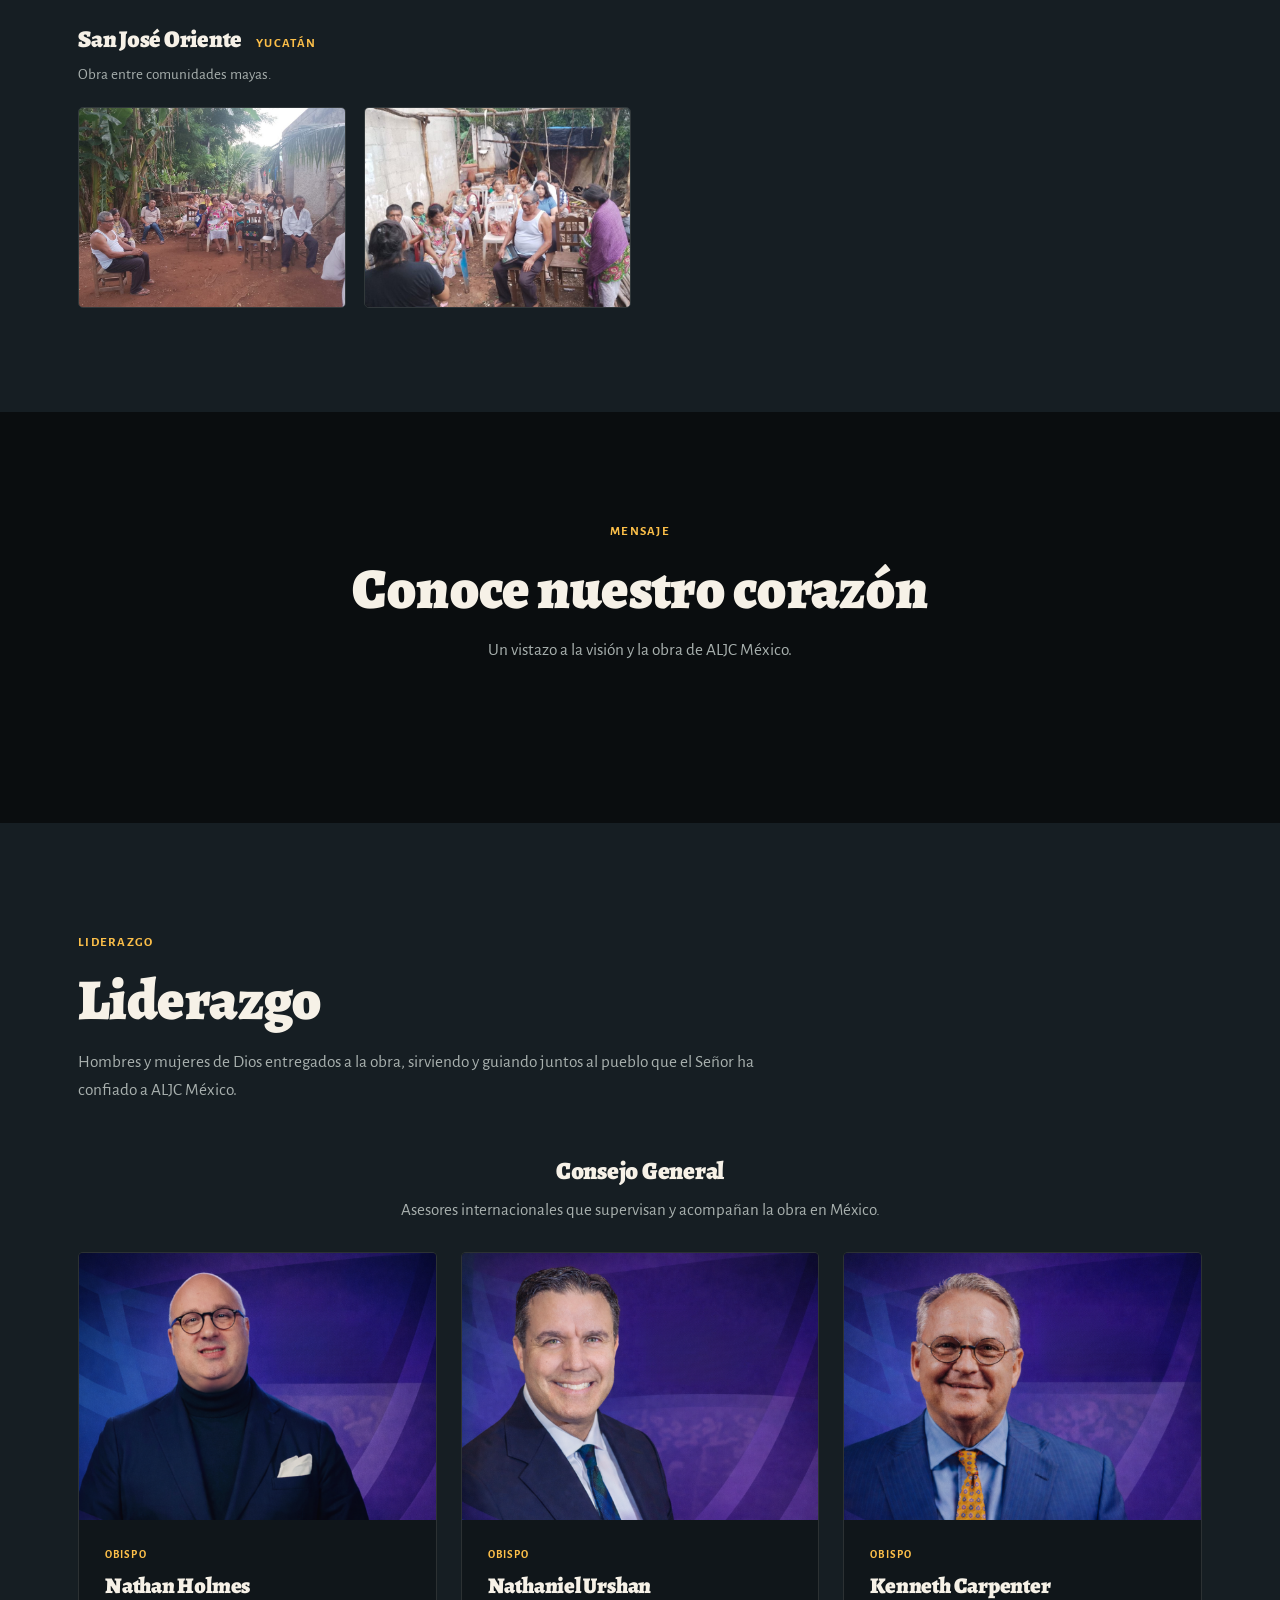
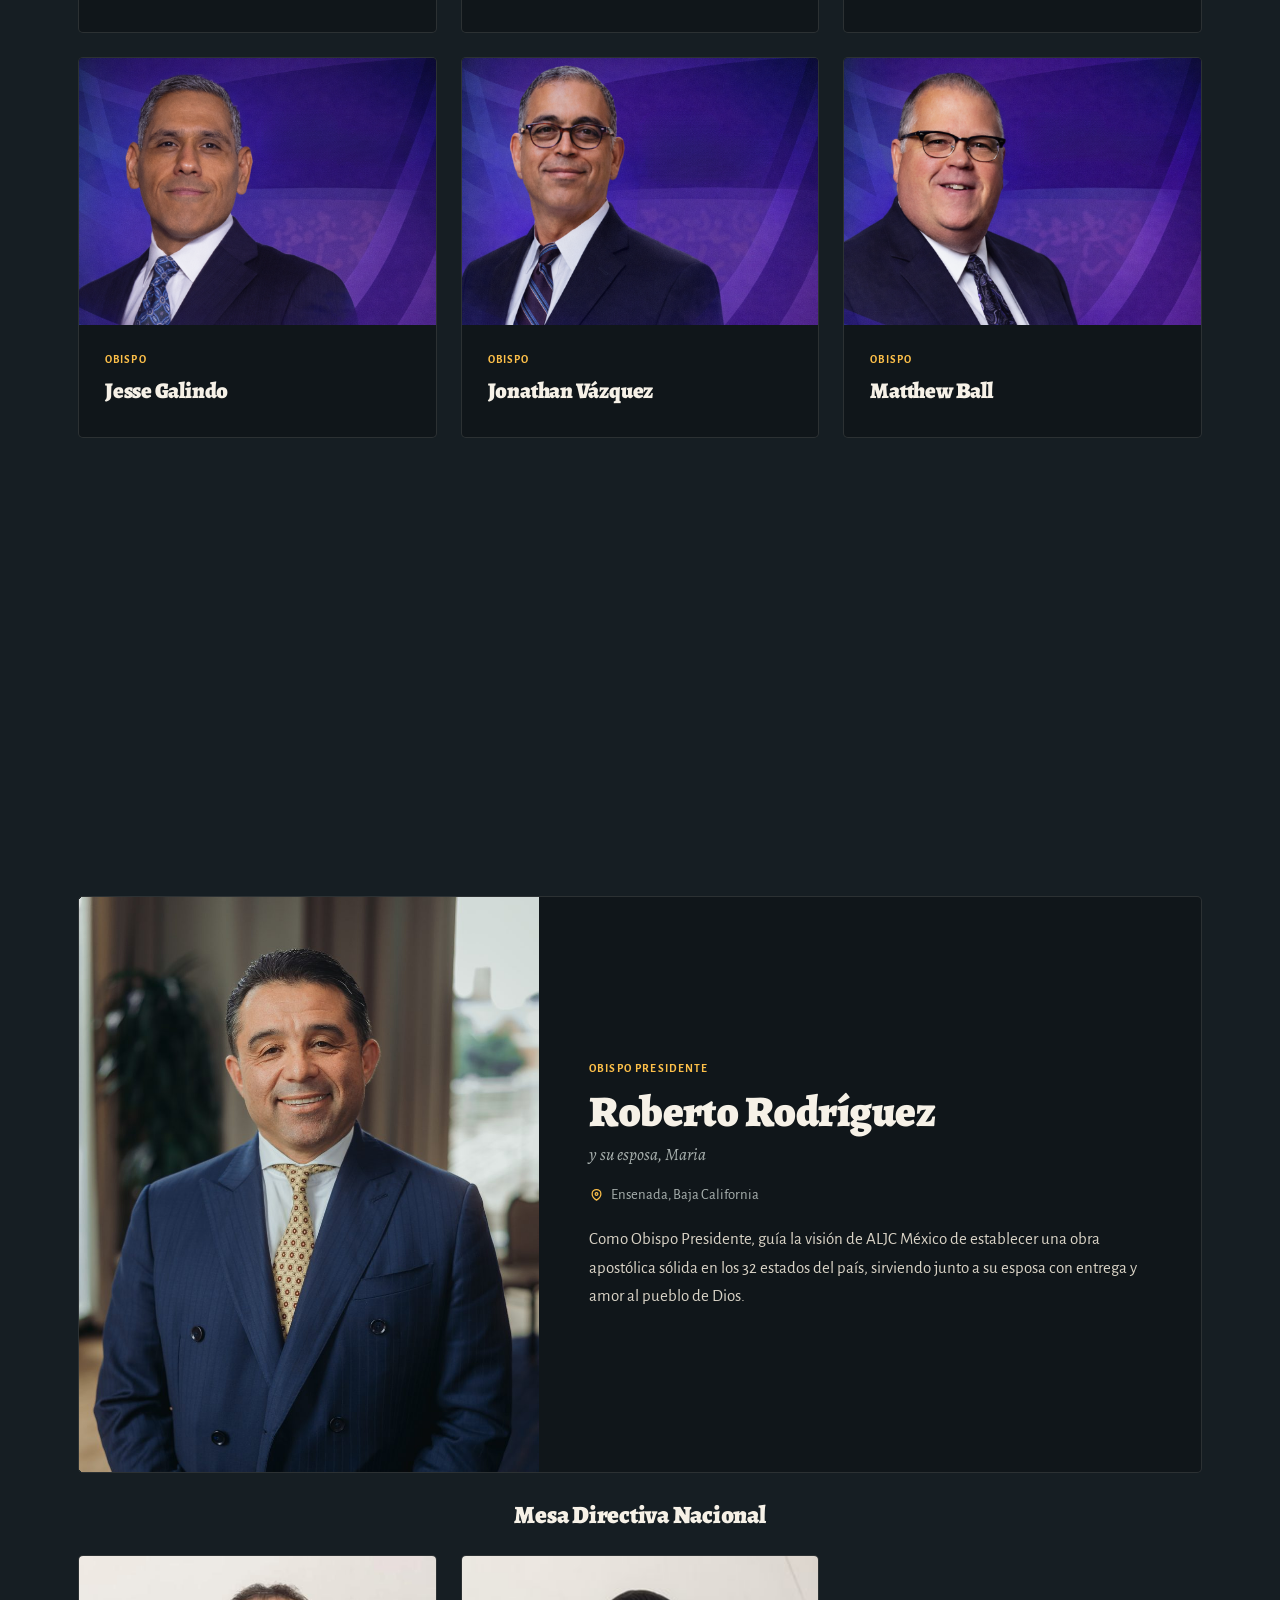
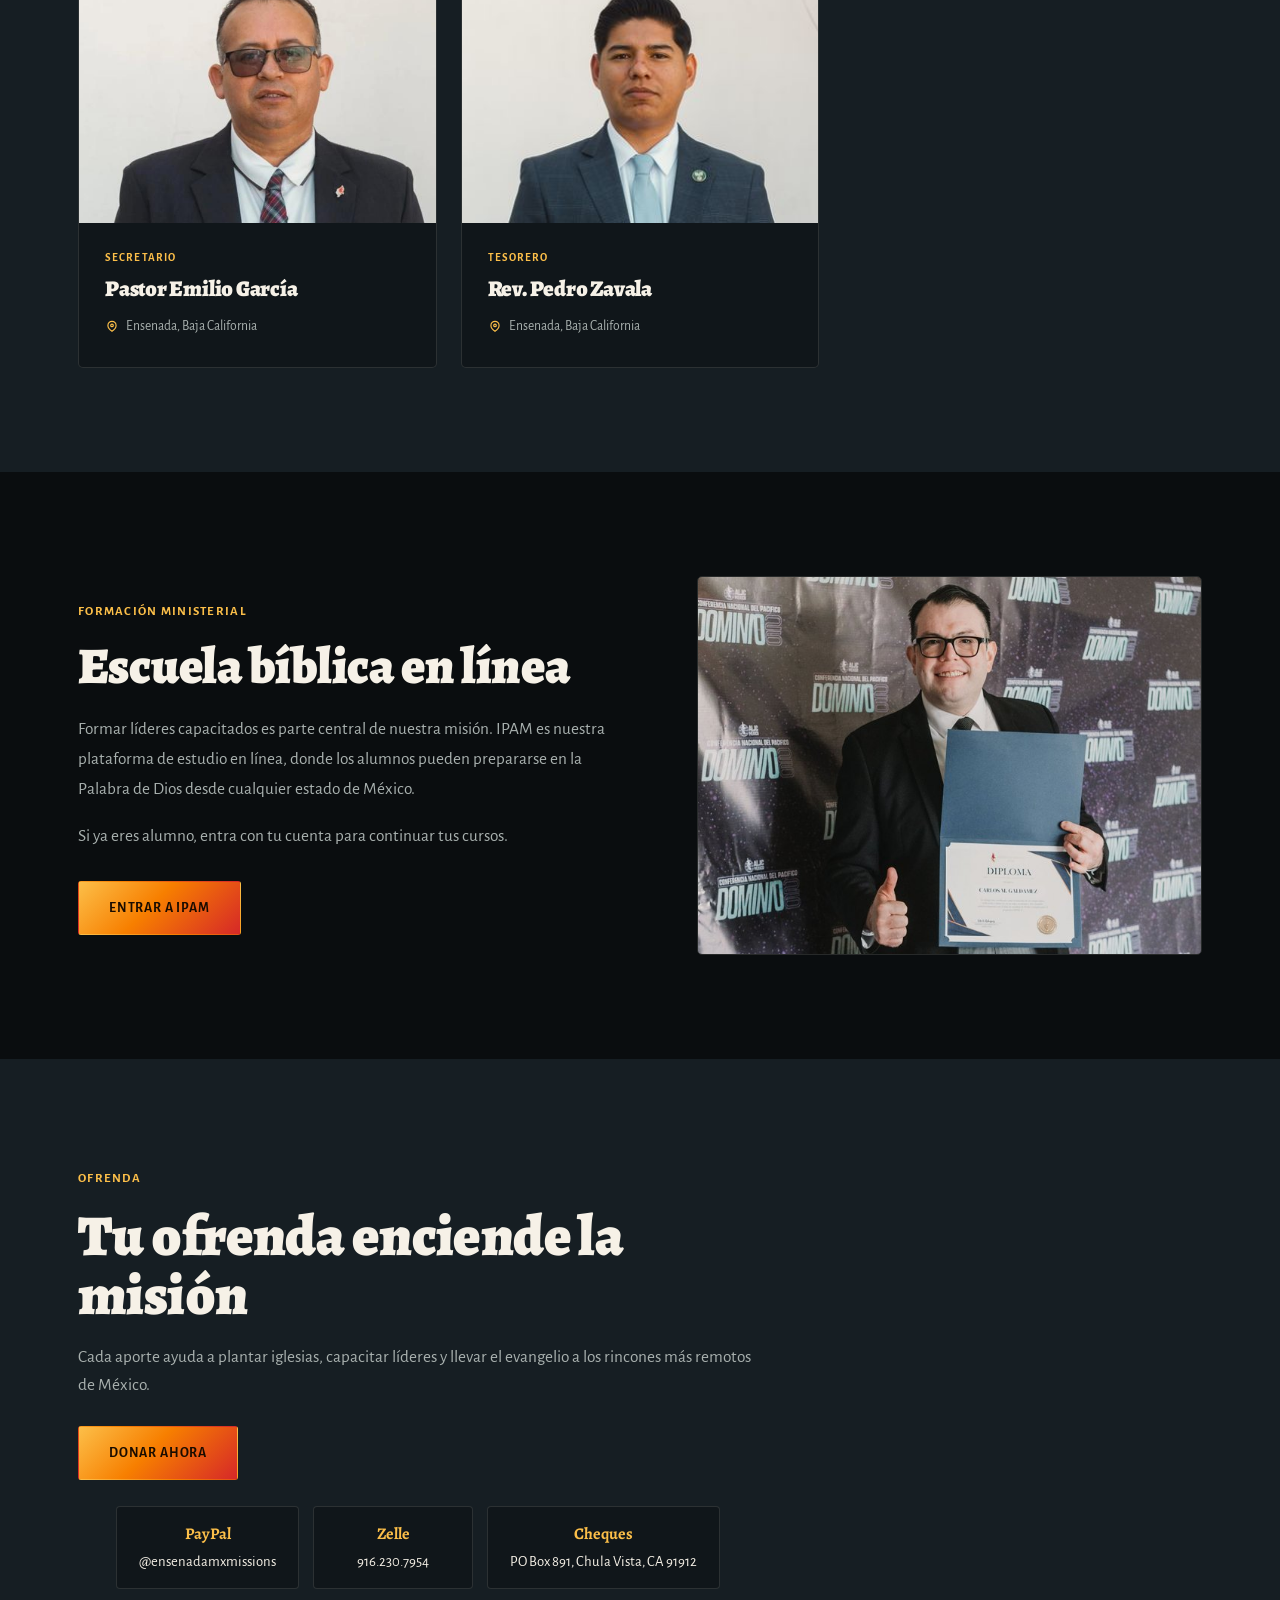
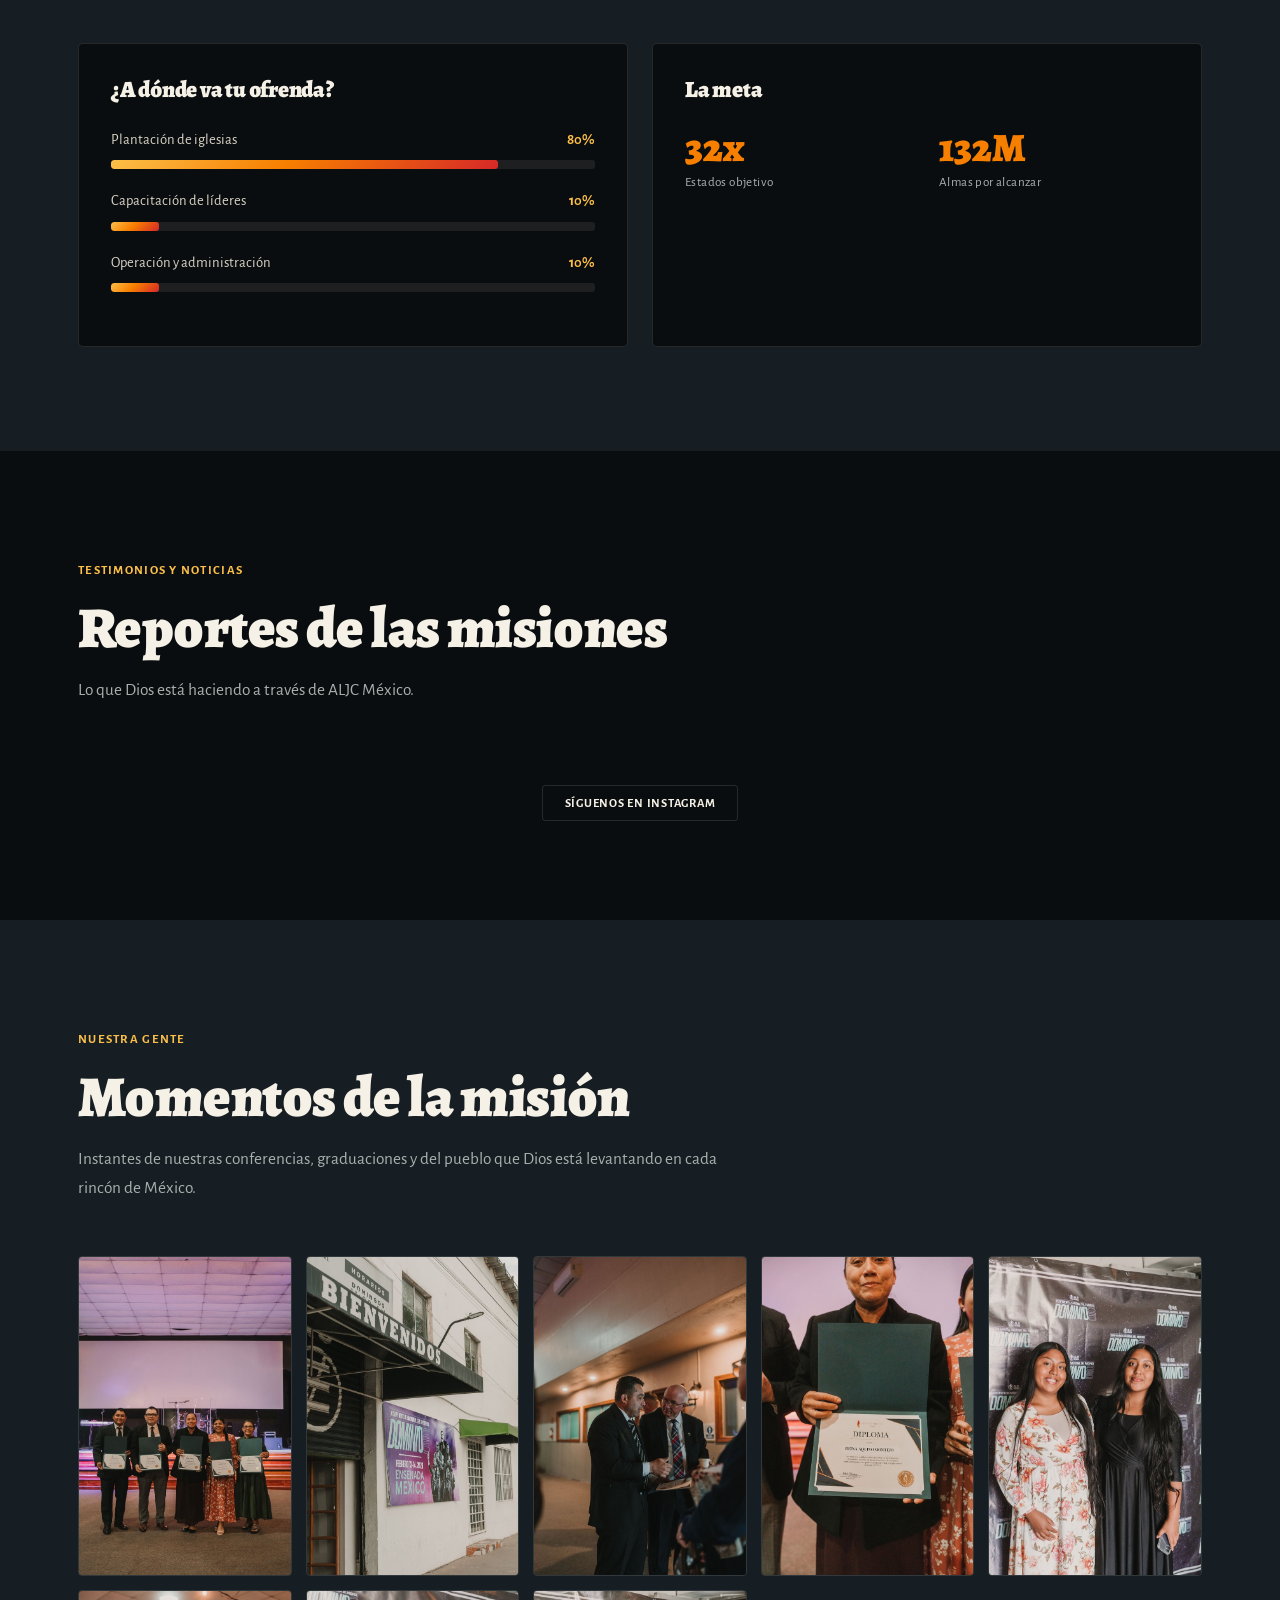
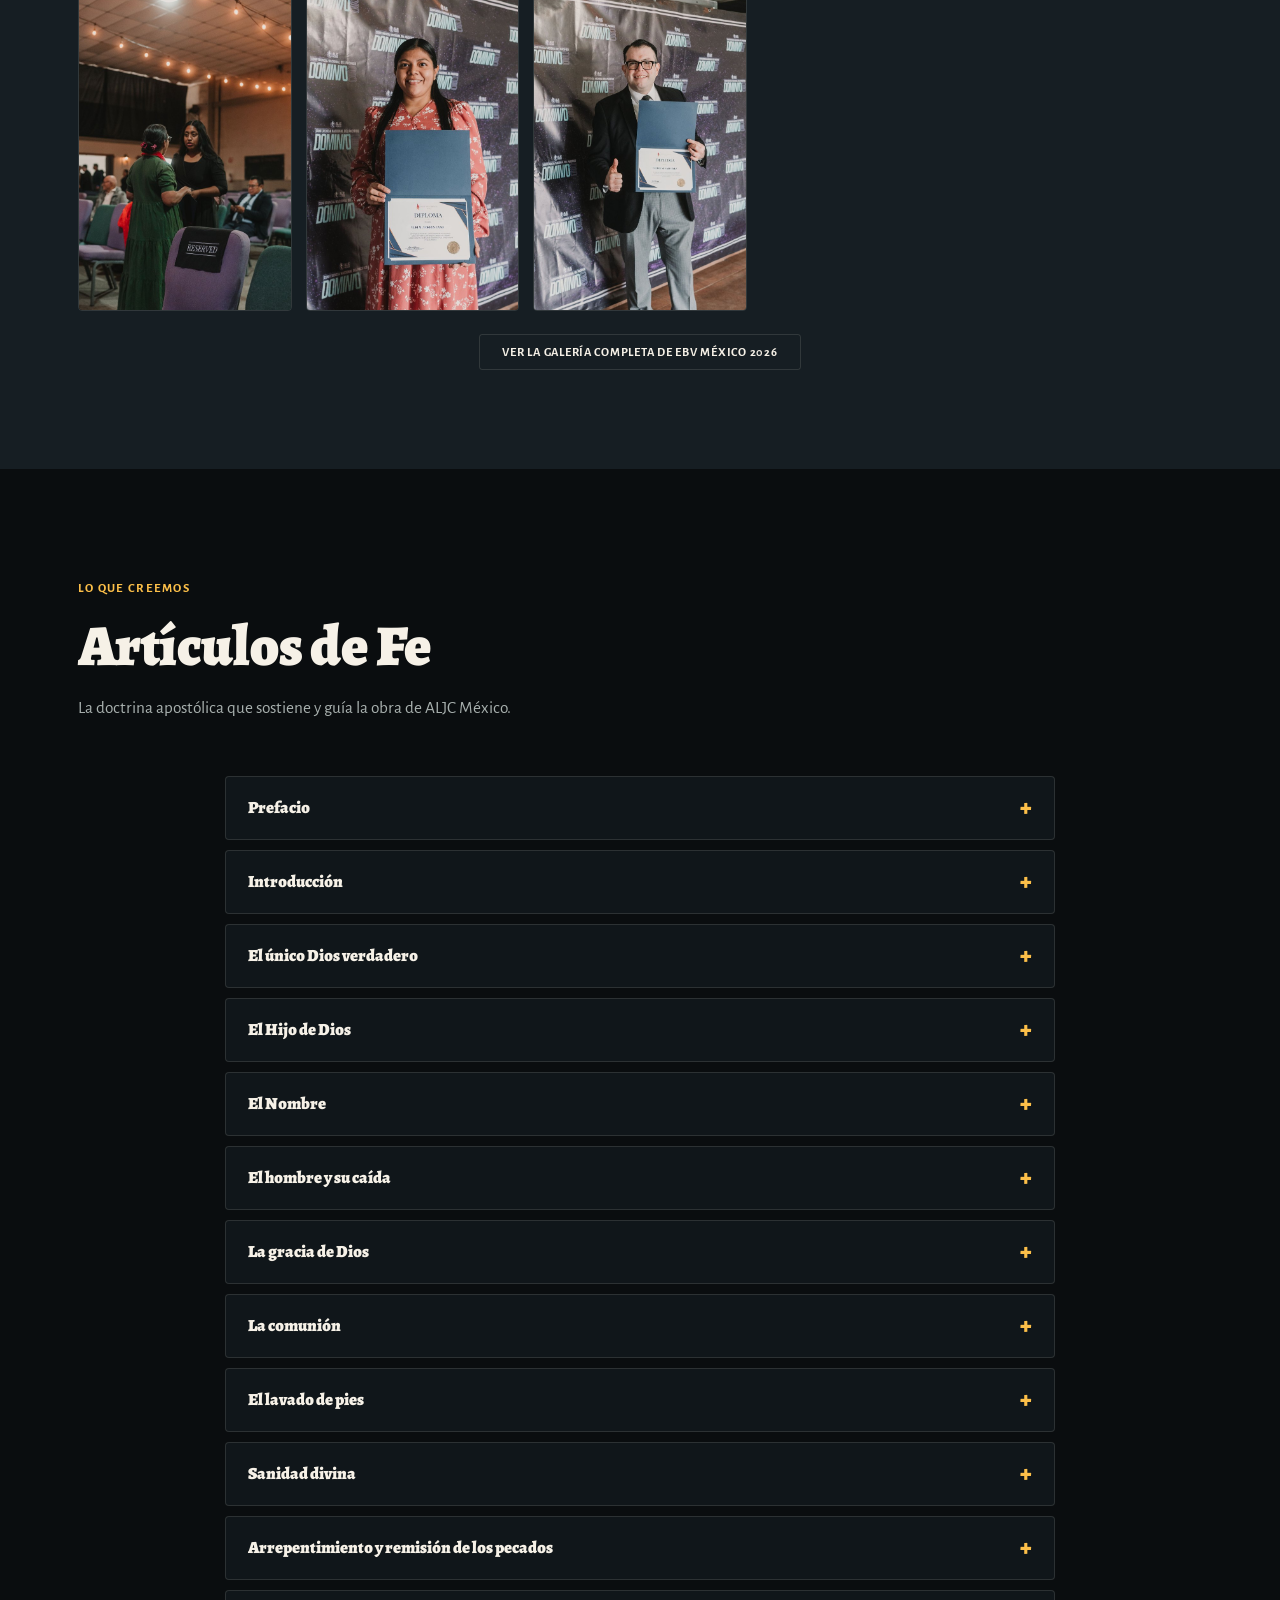
==== commit d725f086: "Note the Maya works in Misiones Adds .mission-note, an optional bilingual line under a location head" ====
--- a/index.html
+++ b/index.html
@@ -7,7 +7,7 @@
 <link rel="preconnect" href="https://fonts.googleapis.com">
 <link rel="preconnect" href="https://fonts.gstatic.com" crossorigin>
 <link href="https://fonts.googleapis.com/css2?family=Alegreya:ital,wght@0,400..900;1,400..900&family=Alegreya+Sans:ital,wght@0,300;0,400;0,500;0,700;0,800;1,400&display=swap" rel="stylesheet">
-<link rel="stylesheet" href="styles.css?v=28">
+<link rel="stylesheet" href="styles.css?v=29">
 </head>
 <body>
 
@@ -247,12 +247,14 @@
     </div>
     <div class="mission reveal">
       <h3 class="mission-place">Halachó <span>Yucatán</span></h3>
+      <p class="mission-note" data-i18n="missions.maya">Obra entre comunidades mayas.</p>
       <div class="mission-photos">
         <img src="assets/mision-halacho-1.jpg" alt="Servicio bajo enramada en la obra misionera de Halachó, Yucatán" loading="lazy">
       </div>
     </div>
     <div class="mission reveal">
       <h3 class="mission-place">San José Oriente <span>Yucatán</span></h3>
+      <p class="mission-note" data-i18n="missions.maya">Obra entre comunidades mayas.</p>
       <div class="mission-photos">
         <img src="assets/mision-sanjose-1.jpg" alt="Hermanos reunidos en el patio de la obra misionera de San José Oriente, Yucatán" loading="lazy">
         <img src="assets/mision-sanjose-2.jpg" alt="Servicio bajo enramada en San José Oriente, Yucatán" loading="lazy">
@@ -498,6 +500,6 @@
 
 <script async src="https://www.instagram.com/embed.js"></script>
 <script src="mexico-geo.js?v=1"></script>
-<script src="script.js?v=30"></script>
+<script src="script.js?v=31"></script>
 </body>
 </html>
--- a/styles.css
+++ b/styles.css
@@ -111,6 +111,8 @@
   .mission-place{font-size:1.5rem;margin-bottom:20px;display:flex;align-items:baseline;gap:14px;flex-wrap:wrap}
   .mission-place span{font-family:'Alegreya Sans',sans-serif;font-size:.8rem;font-weight:700;
     letter-spacing:.1em;text-transform:uppercase;color:var(--gold)}
+  .mission-note{margin:-10px 0 20px;font-family:'Alegreya Sans',sans-serif;font-size:.95rem;
+    color:var(--muted);max-width:58ch}
   .mission-photos{display:grid;grid-template-columns:repeat(auto-fill,minmax(240px,1fr));gap:18px}
   .mission-photos img{width:100%;aspect-ratio:4/3;object-fit:cover;display:block;
     border-radius:5px;border:1px solid var(--line);transition:border-color .3s var(--ease)}
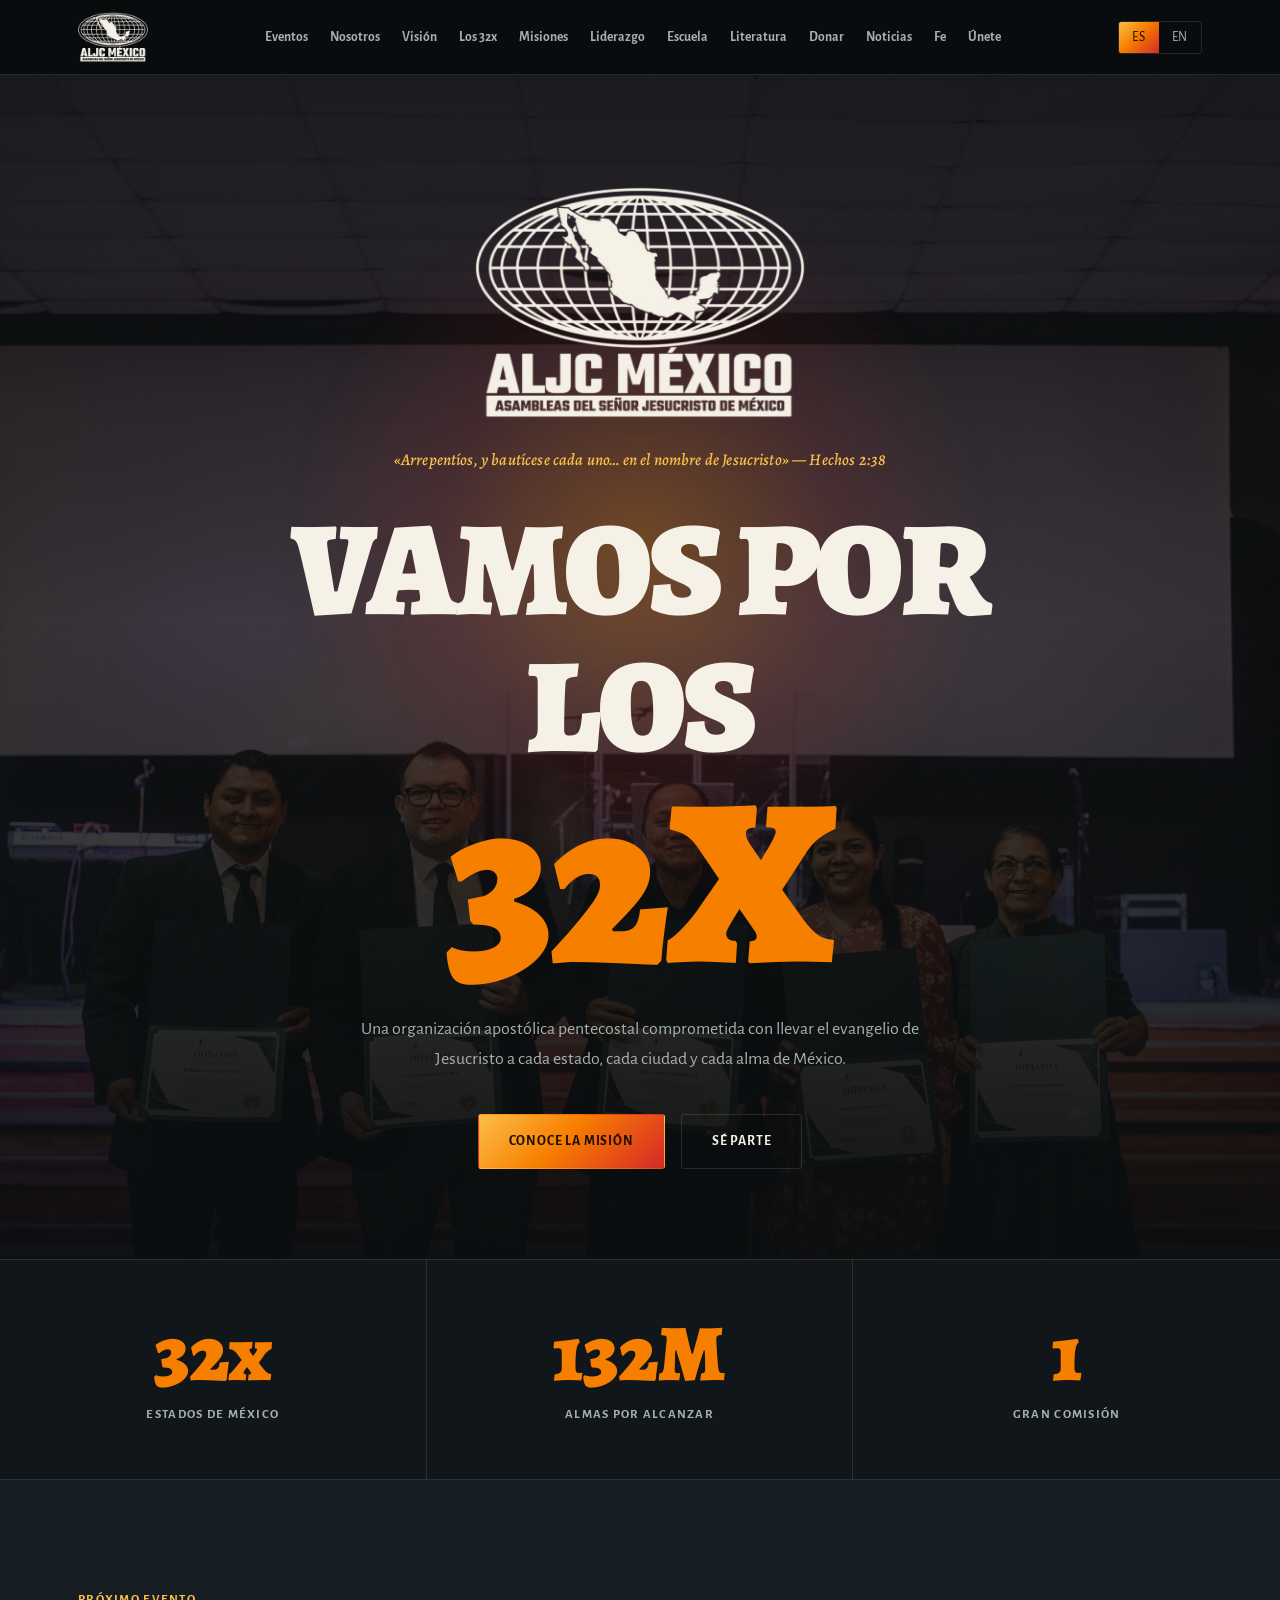
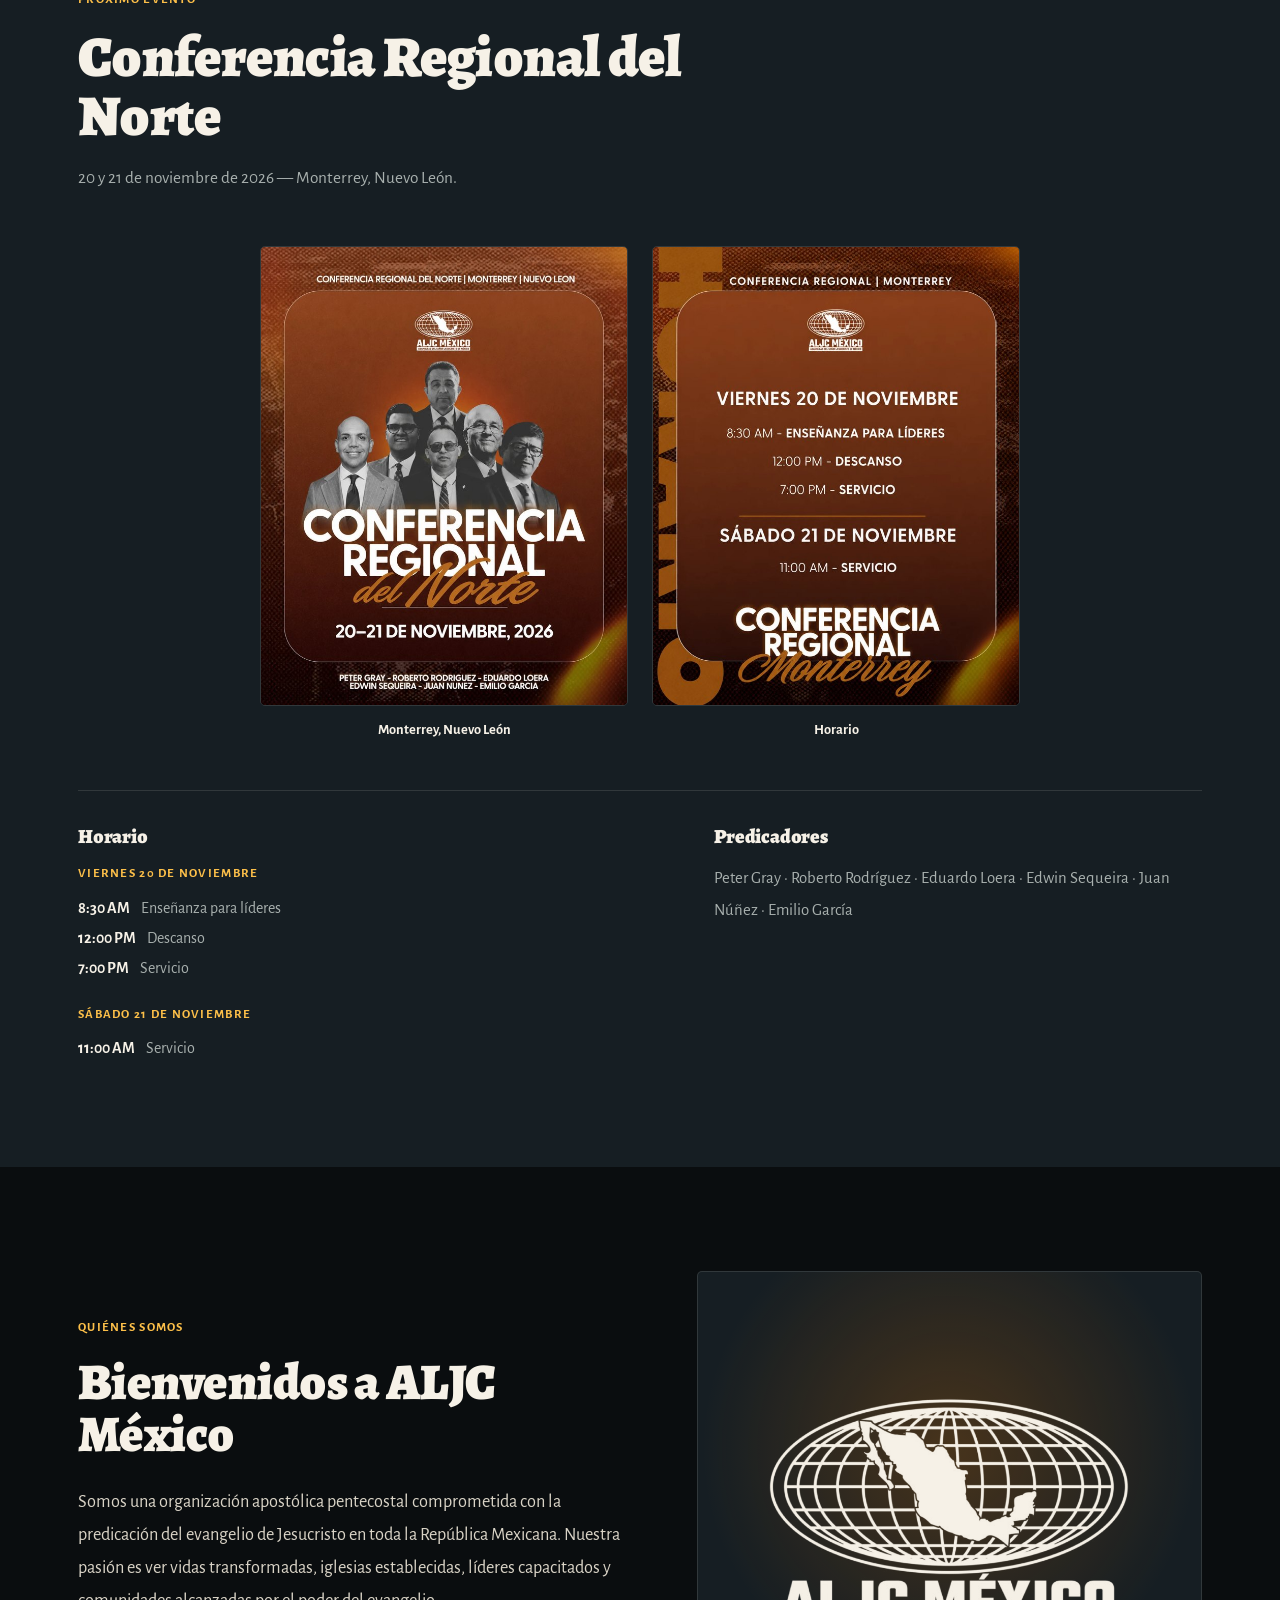
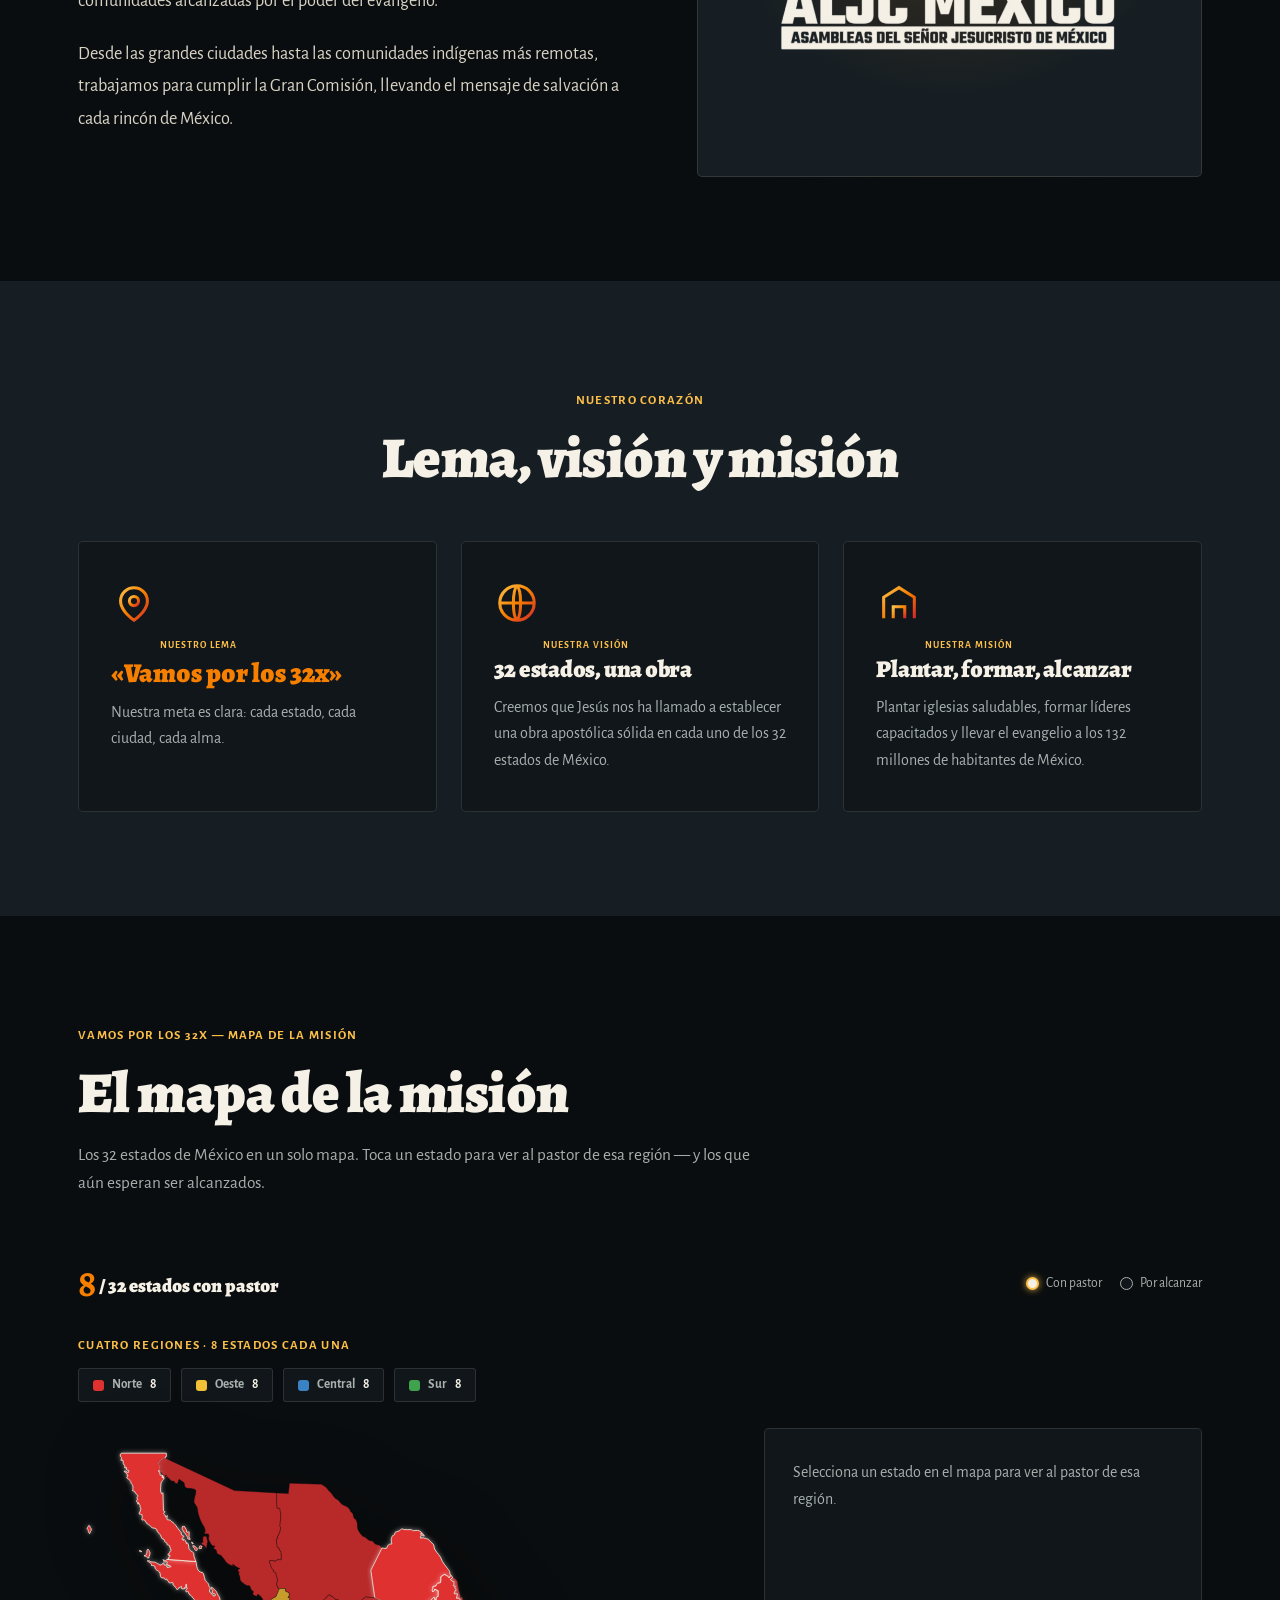
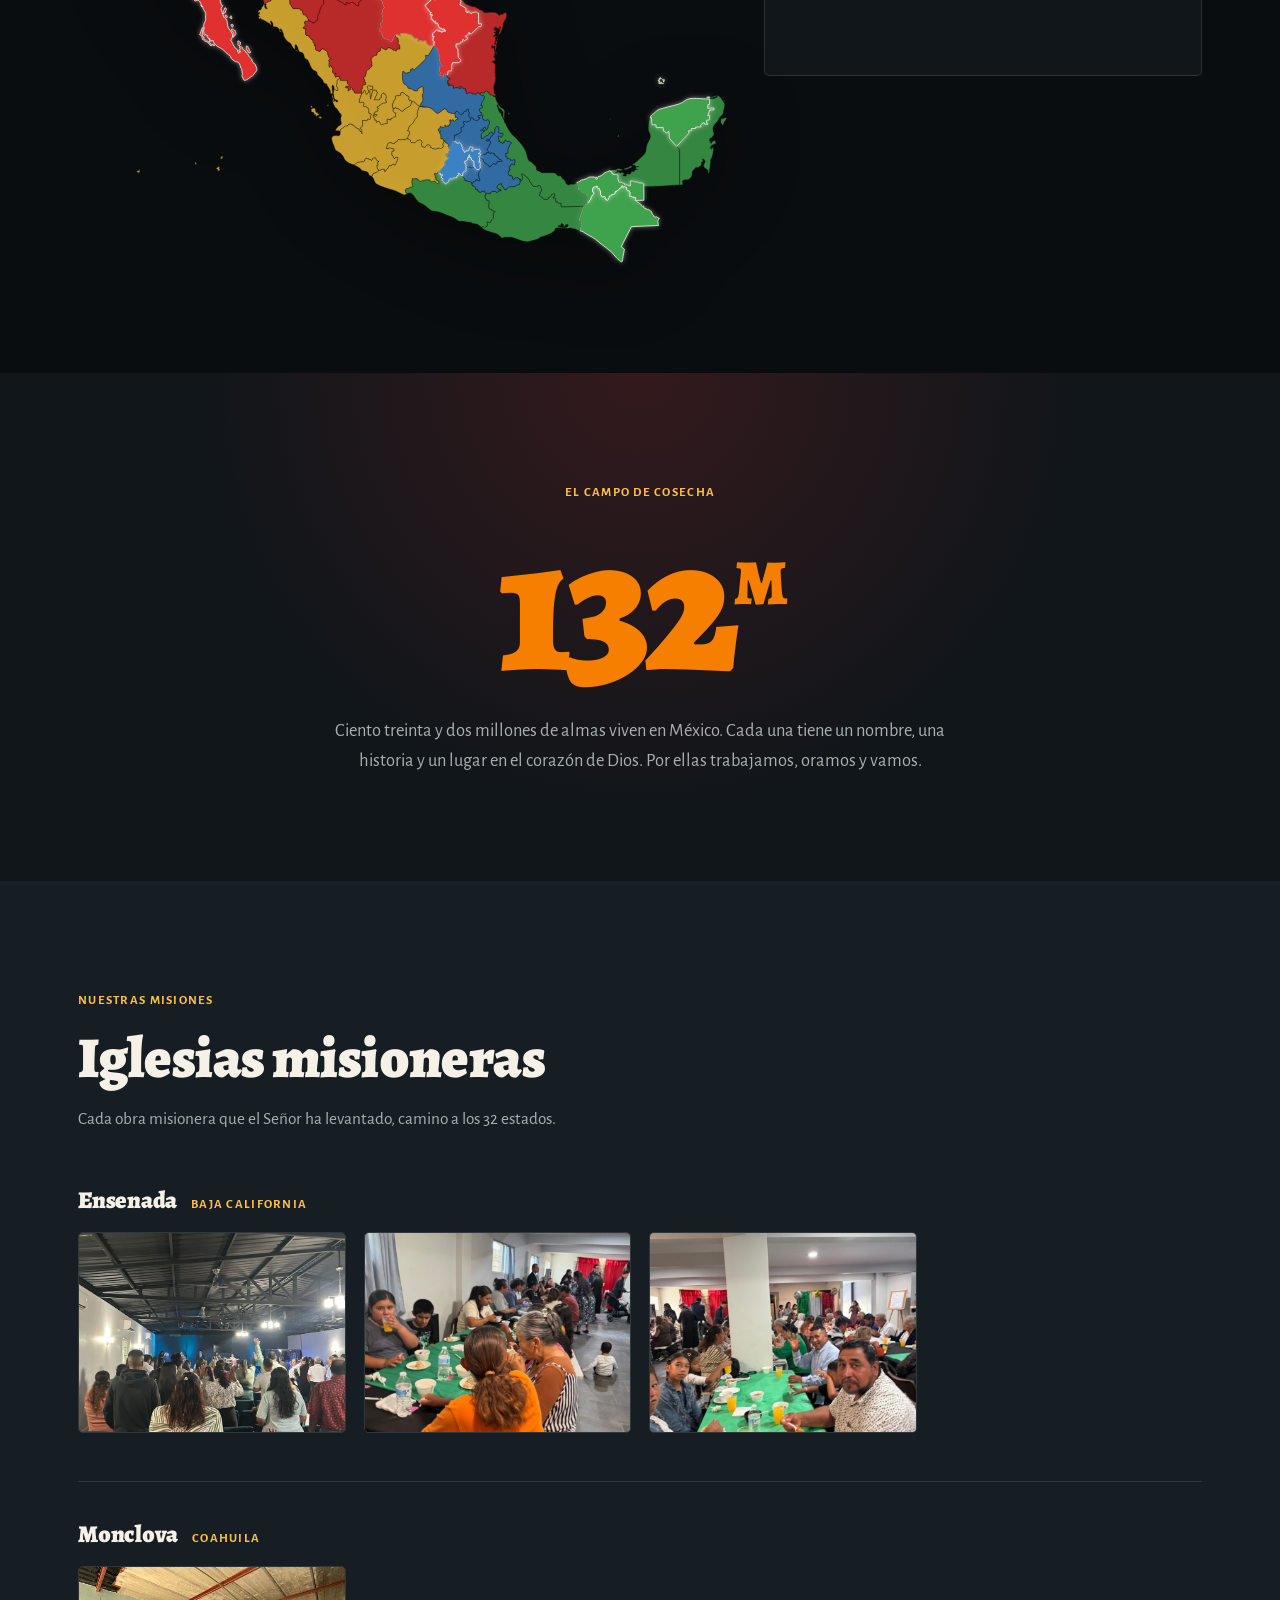
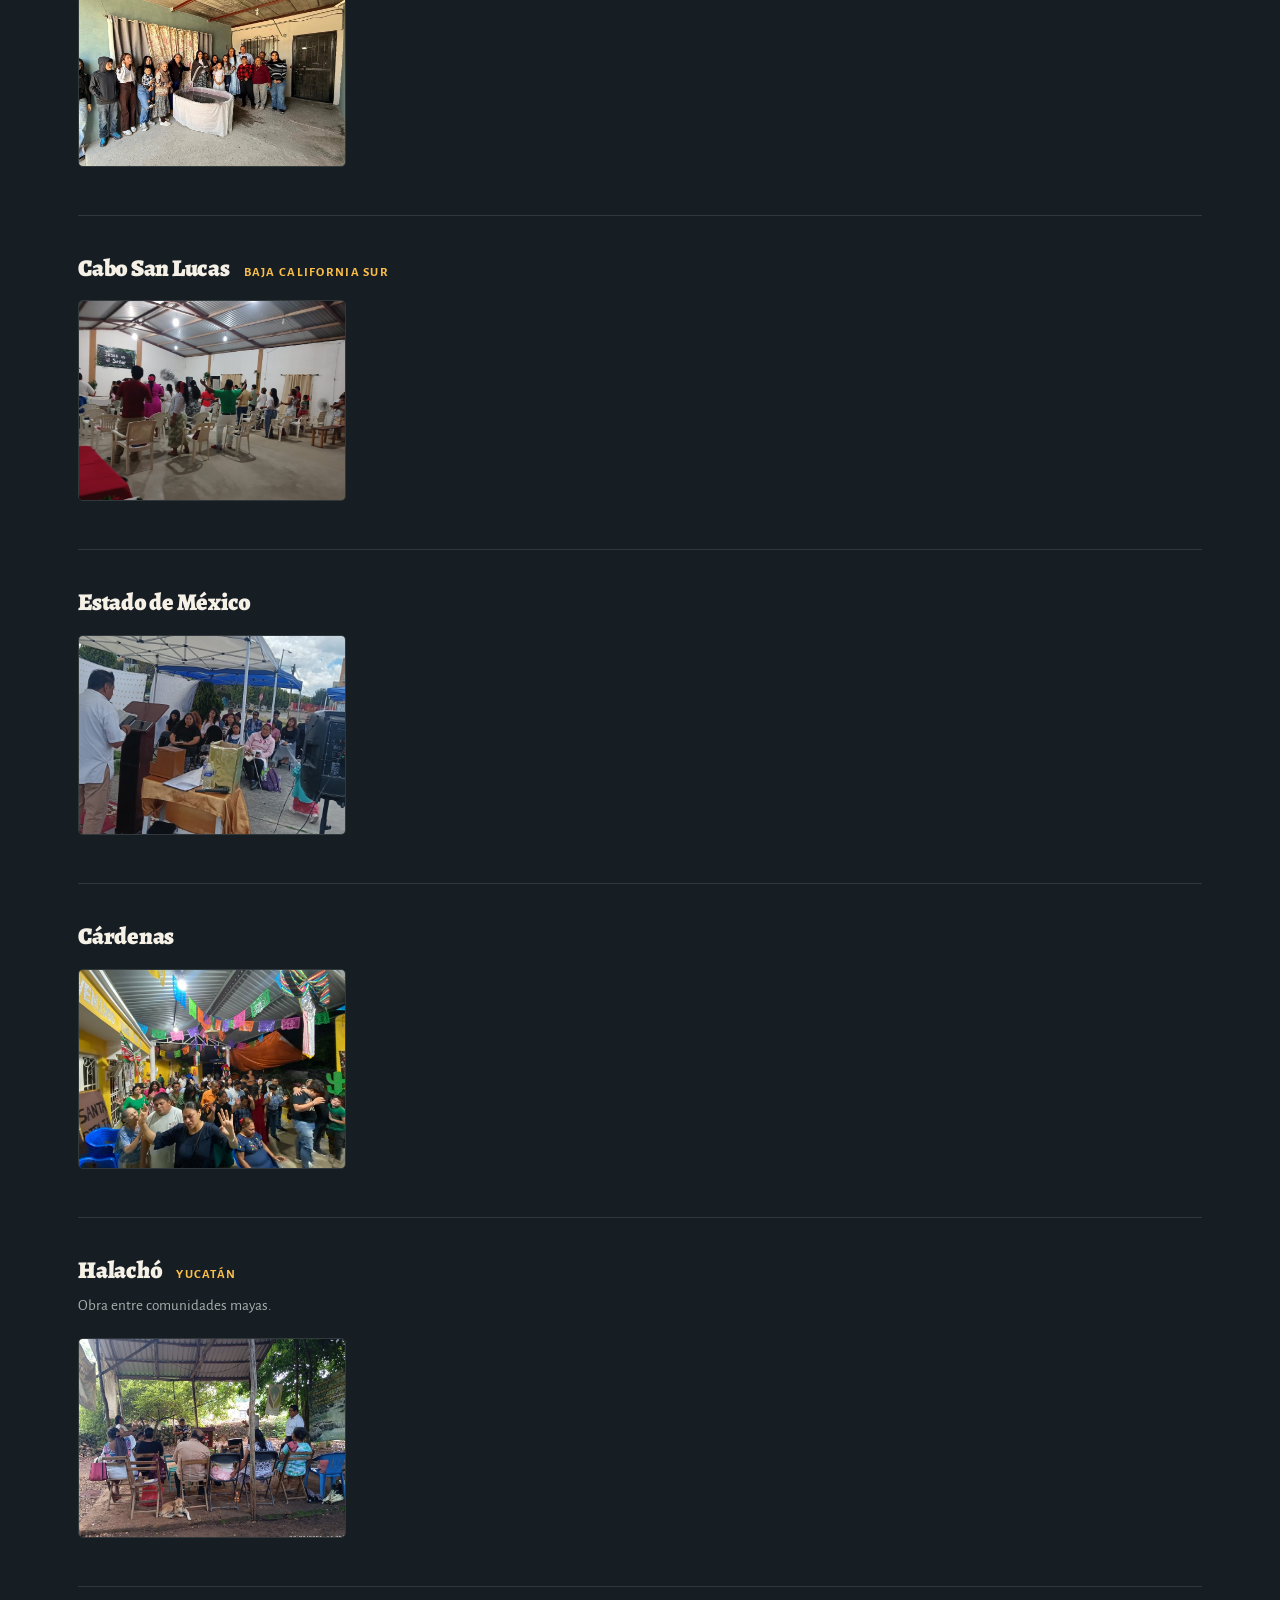
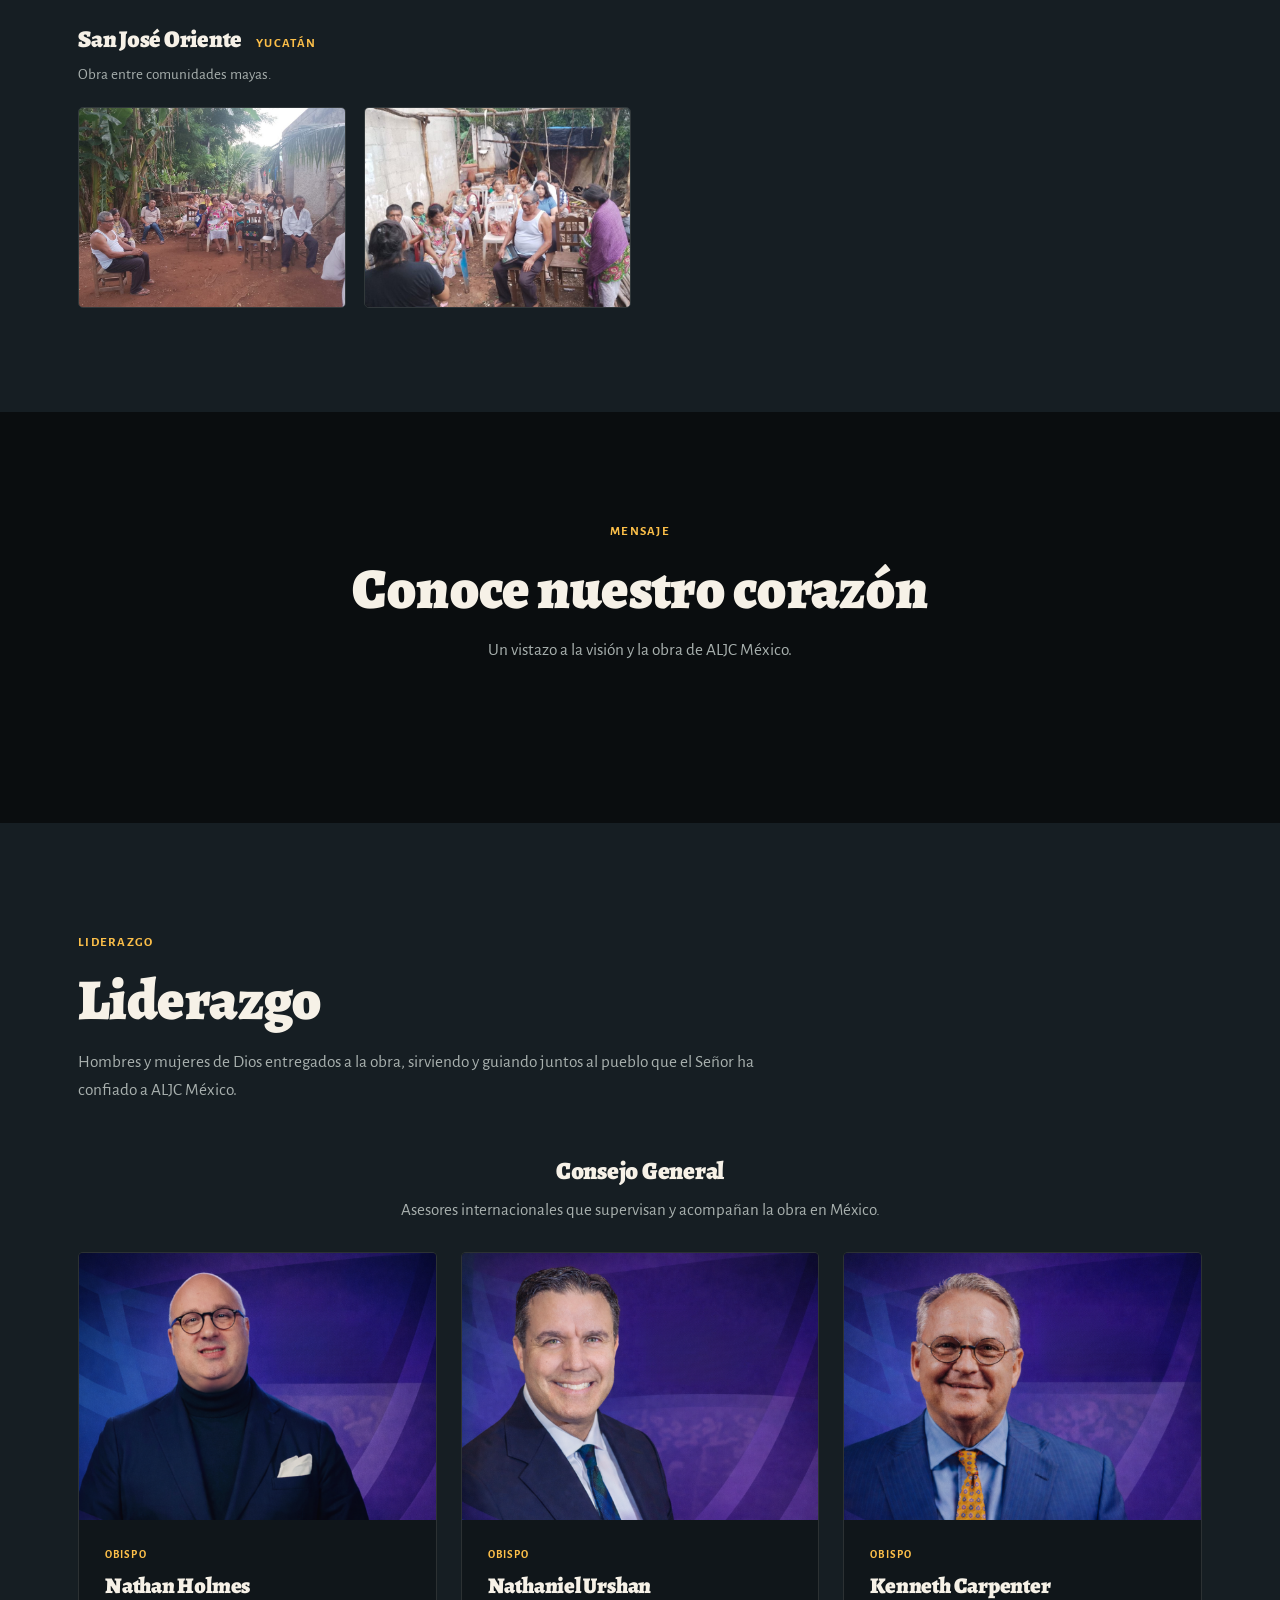
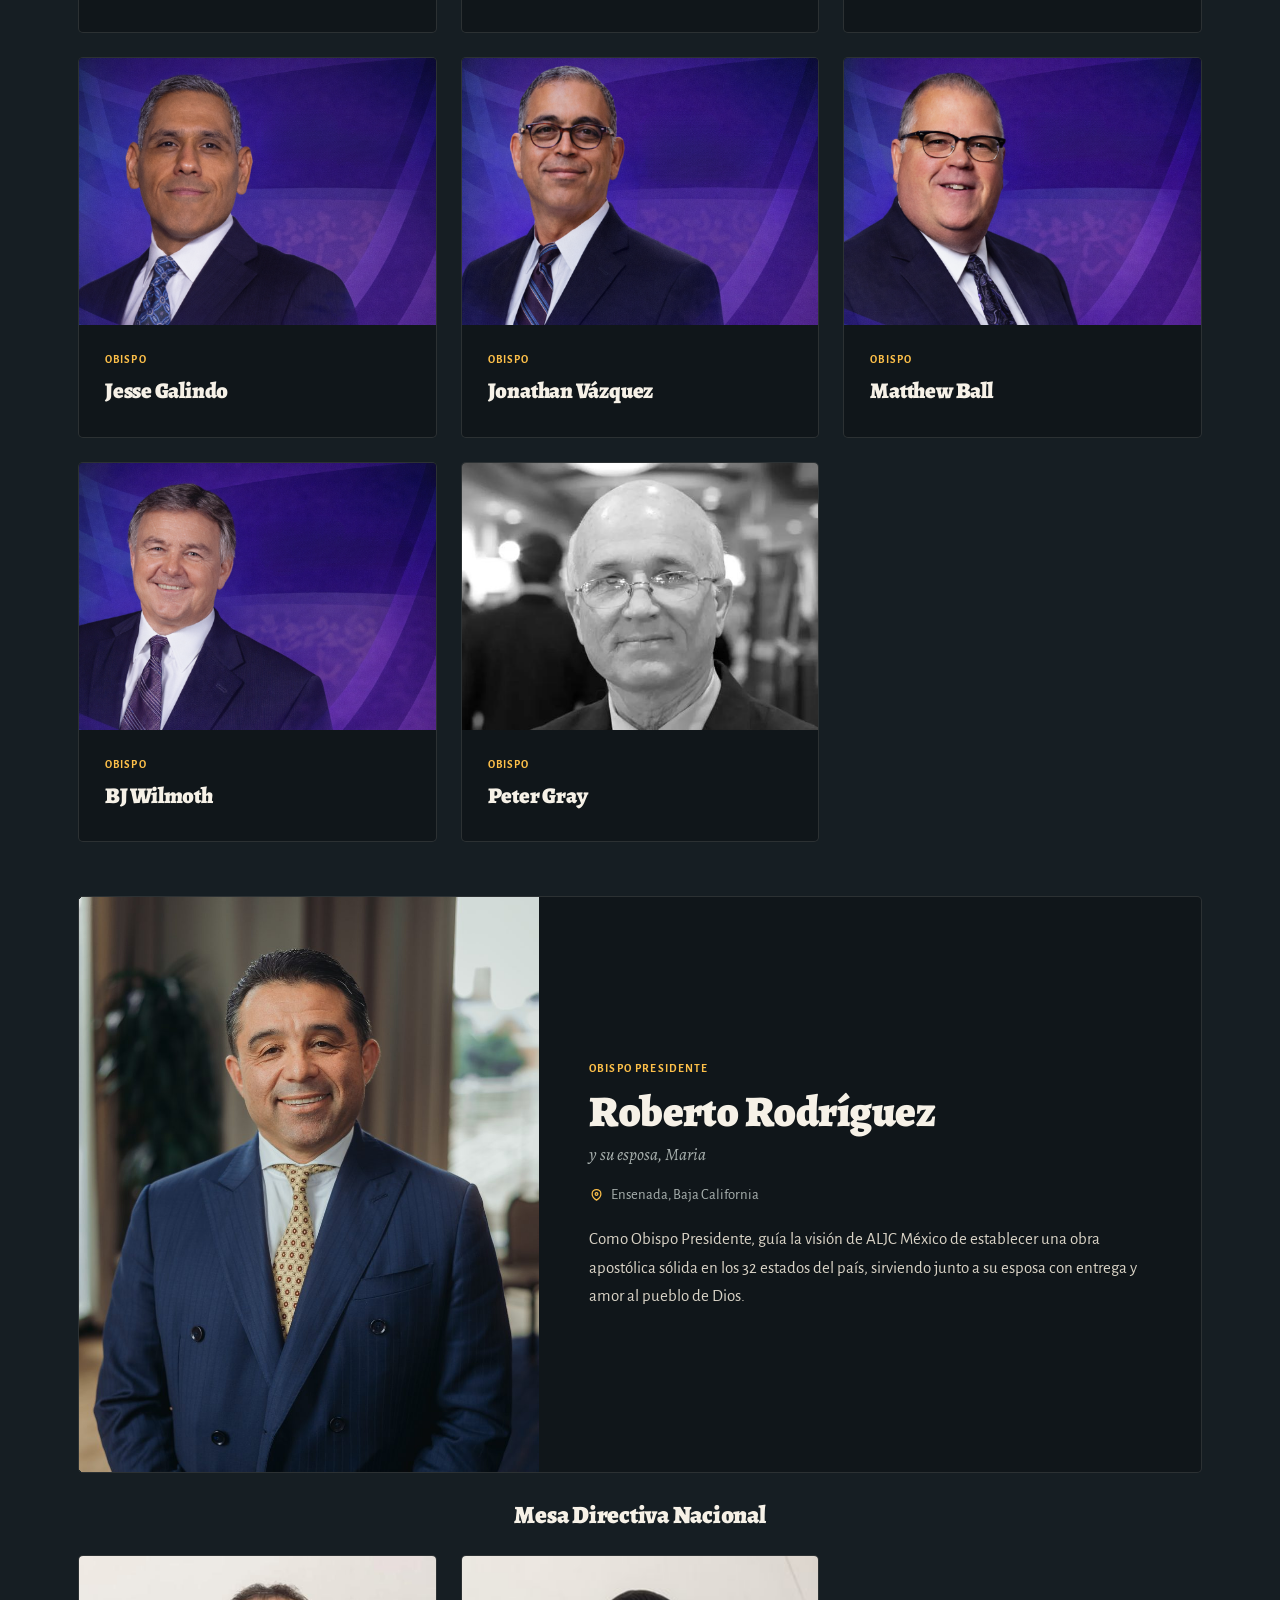
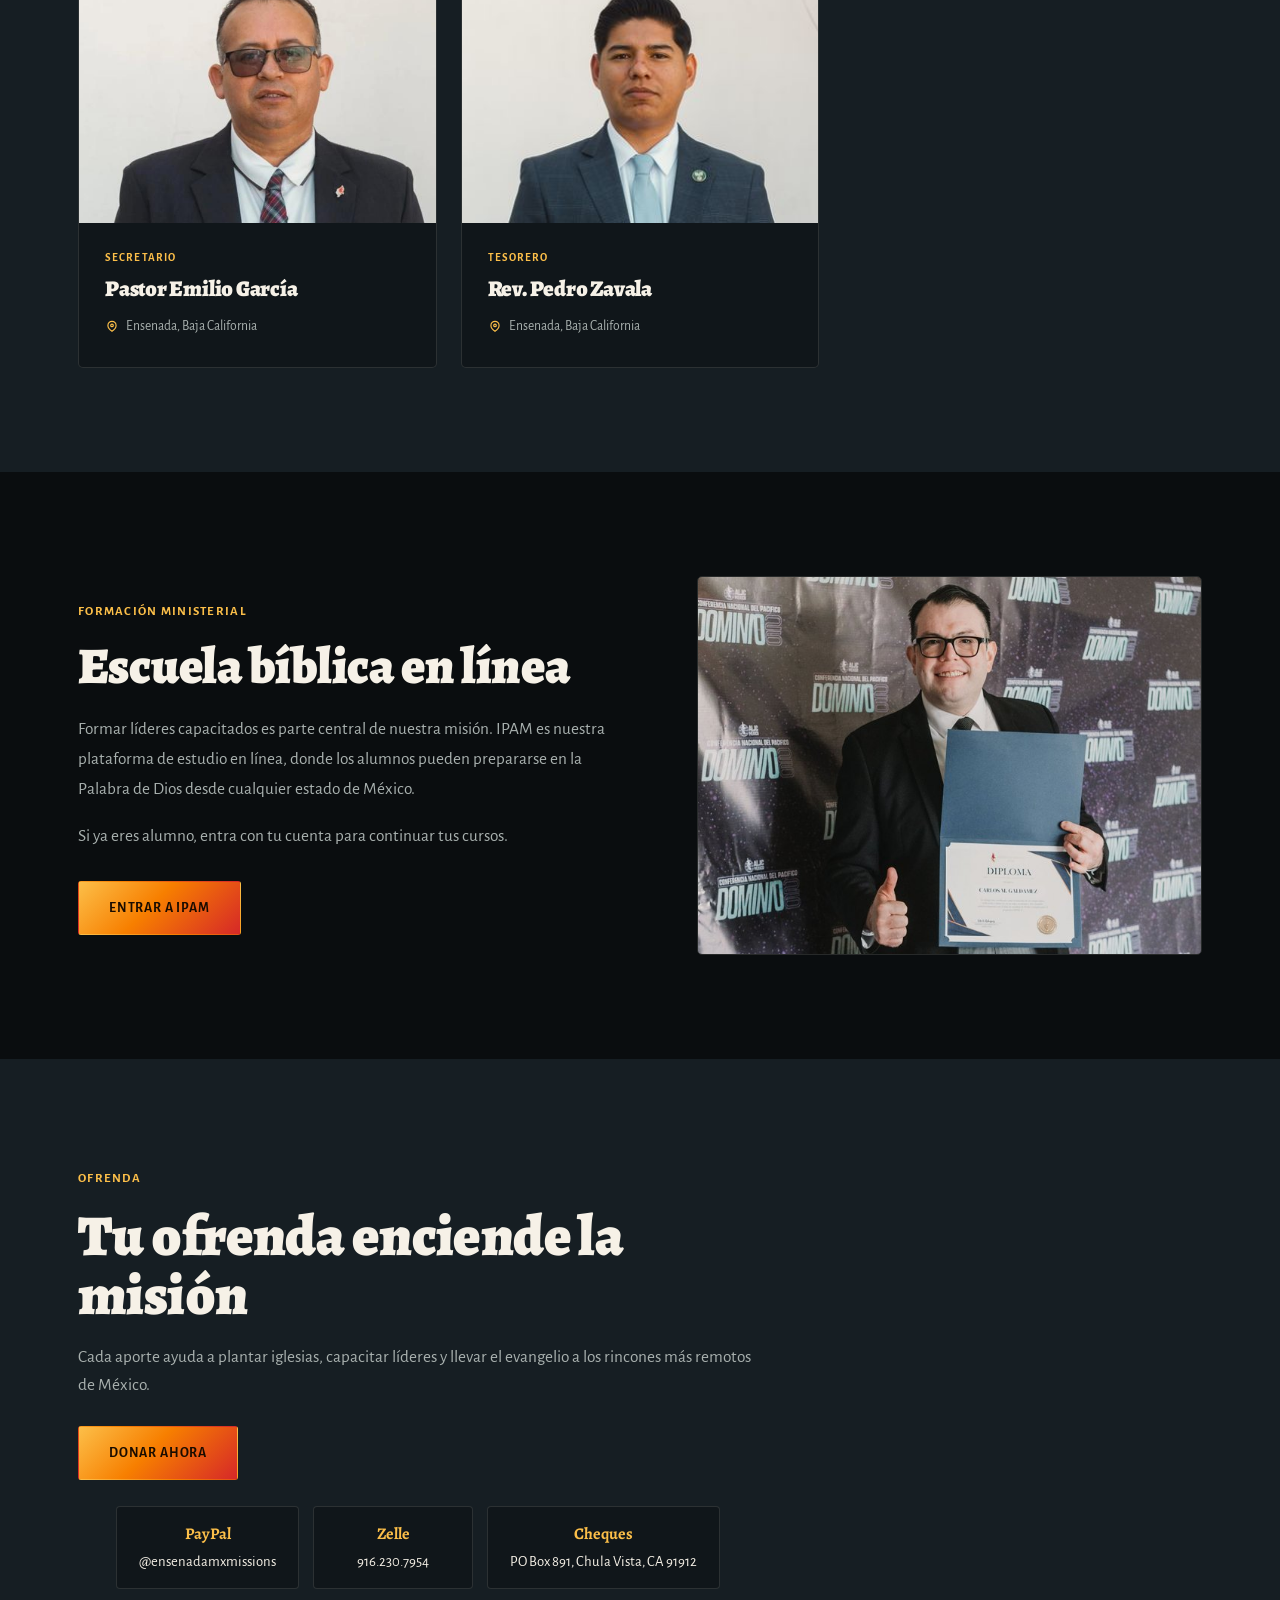
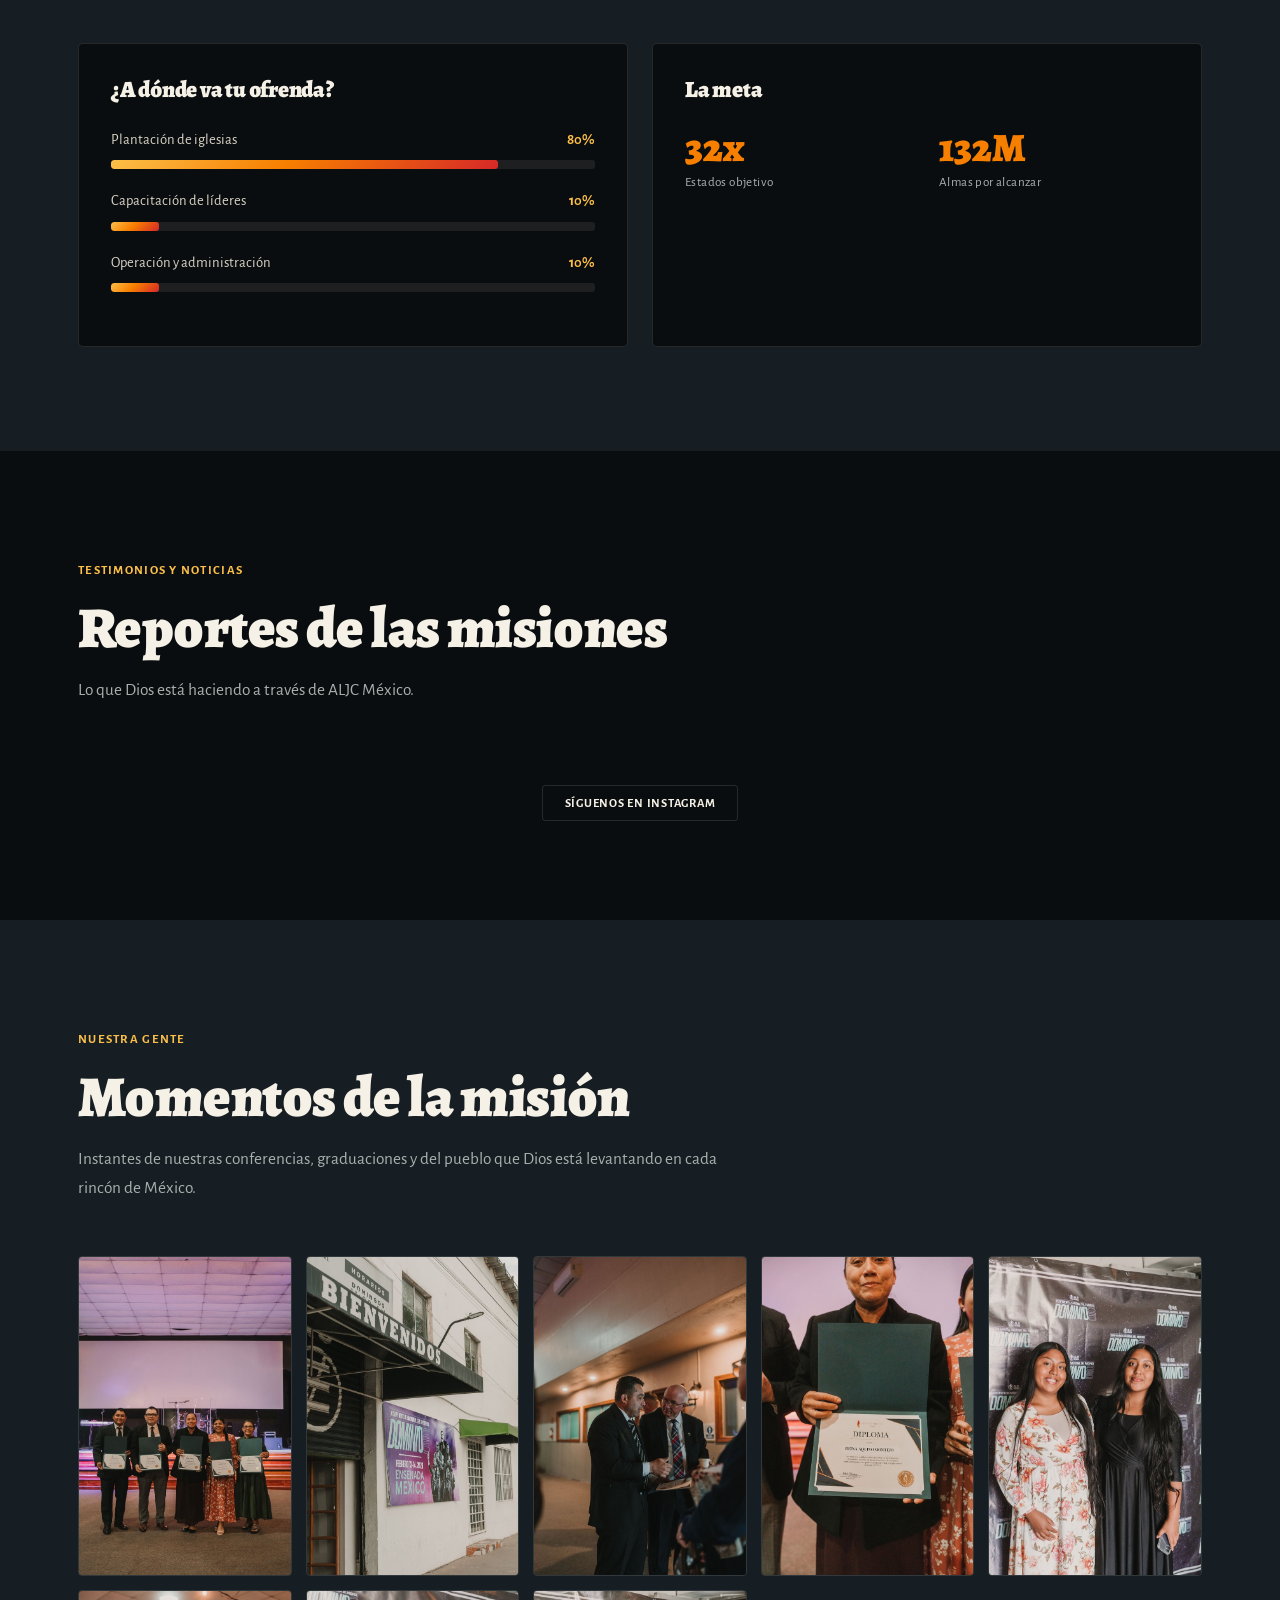
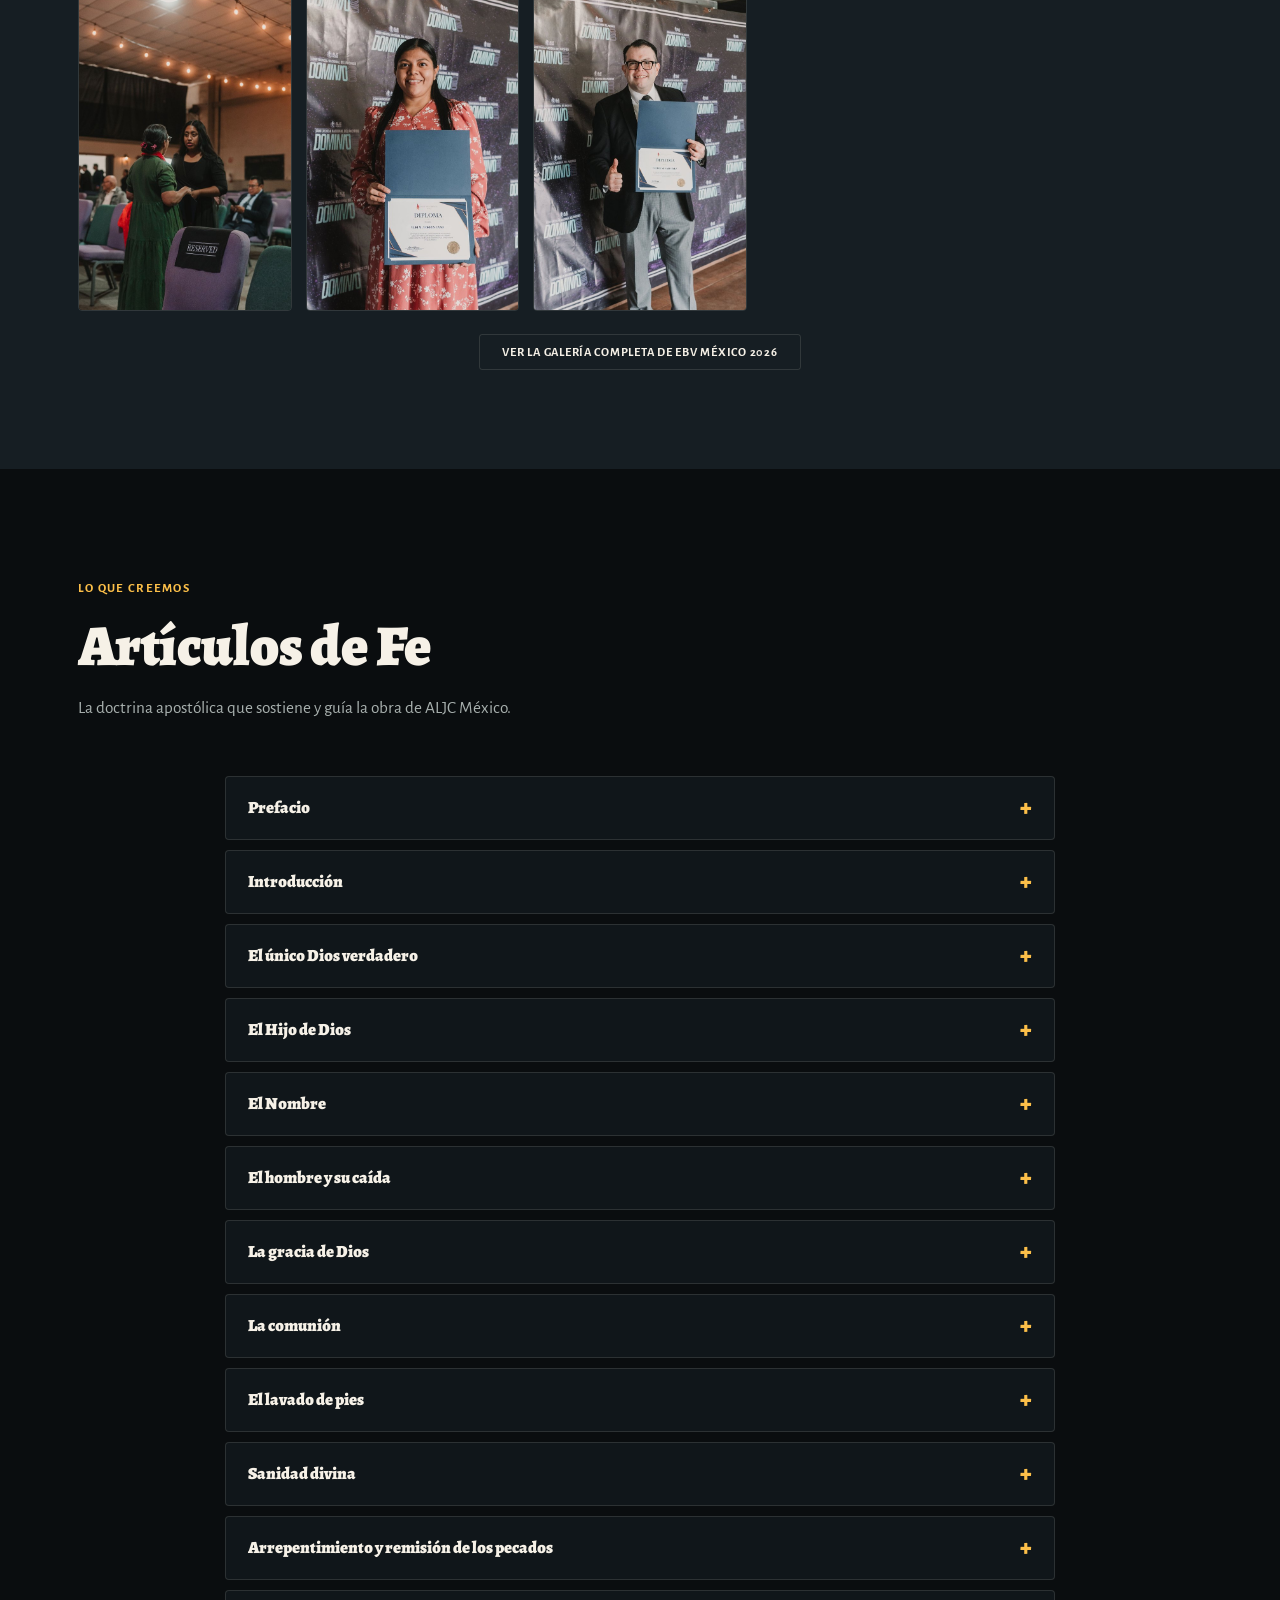
==== commit e385ea44: "Add Spanish apostolic literature page" ====
--- a/index.html
+++ b/index.html
@@ -31,6 +31,7 @@
       <a href="#misiones" data-i18n="nav.missions">Misiones</a>
       <a href="#liderazgo" data-i18n="nav.leaders">Liderazgo</a>
       <a href="#escuela" data-i18n="nav.school">Escuela</a>
+      <a href="literatura.html" data-i18n="nav.literature">Literatura</a>
       <a href="#donar" data-i18n="nav.give">Donar</a>
       <a href="#noticias" data-i18n="nav.news">Noticias</a>
       <a href="#fe" data-i18n="nav.fe">Fe</a>
@@ -500,6 +501,6 @@
 
 <script async src="https://www.instagram.com/embed.js"></script>
 <script src="mexico-geo.js?v=1"></script>
-<script src="script.js?v=31"></script>
+<script src="script.js?v=32"></script>
 </body>
 </html>
--- a/styles.css
+++ b/styles.css
@@ -1,4 +1,23 @@
 /* ALJC México — styles */
+.literature-main{padding:140px 0 90px}
+.literature-intro{padding-bottom:56px}
+.literature-intro h1{font-size:clamp(2.4rem,5vw,4.4rem);max-width:850px;margin:16px 0 24px}
+.literature-intro p{max-width:700px;color:var(--muted);font-size:1.2rem}
+.literature-feature{display:grid;grid-template-columns:1fr 1fr;gap:48px;align-items:center}
+.literature-art{display:block;width:100%;height:auto;border:1px solid var(--line);border-radius:18px}
+.literature-feature h2{font-size:clamp(2rem,4vw,3.2rem);margin:14px 0}
+.literature-subtitle{color:var(--gold);font-size:1.2rem}
+.literature-author{margin:12px 0 20px;font-weight:700}
+.literature-feature .cta-row{justify-content:flex-start;flex-wrap:wrap;margin-top:28px}
+.literature-note{font-size:.9rem;color:var(--muted);margin-top:18px}
+.literature-resources{padding-top:80px}
+.literature-resources h2{font-size:2.4rem;margin-bottom:28px}
+.literature-grid{display:grid;grid-template-columns:1fr 1fr;gap:24px}
+.literature-card{background:var(--panel);border:1px solid var(--line);border-radius:18px;padding:32px}
+.literature-card h3{font-size:1.8rem;margin:10px 0 18px}
+.literature-card p{color:var(--muted);margin-bottom:24px}
+@media(max-width:860px){.literature-feature{grid-template-columns:1fr;gap:30px}.literature-art{max-width:600px}.literature-grid{grid-template-columns:1fr}}
+@media(max-width:480px){.literature-main{padding-top:112px}.literature-card{padding:24px}.literature-feature .btn{width:100%;text-align:center}.literature-intro{padding-bottom:32px}}
 :root{
     --ink:#0A0D0F;
     --panel:#10161A;
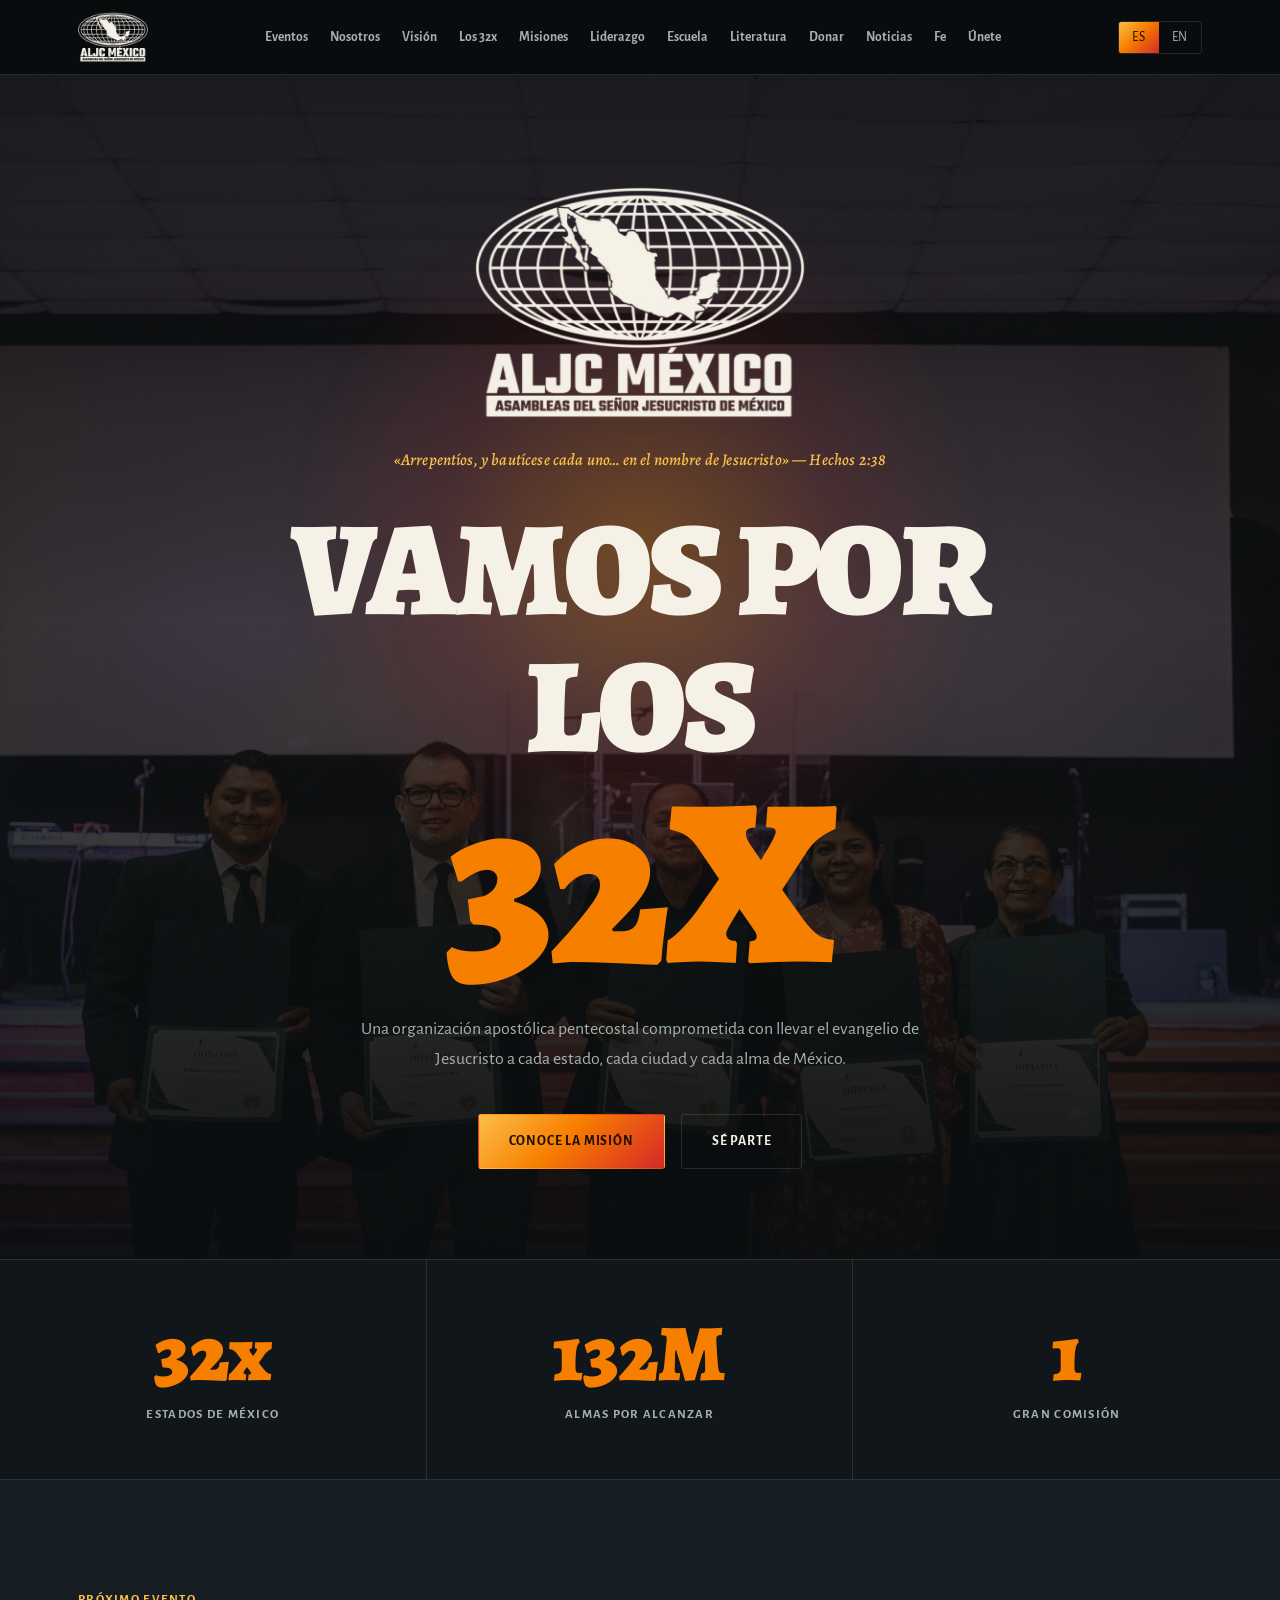
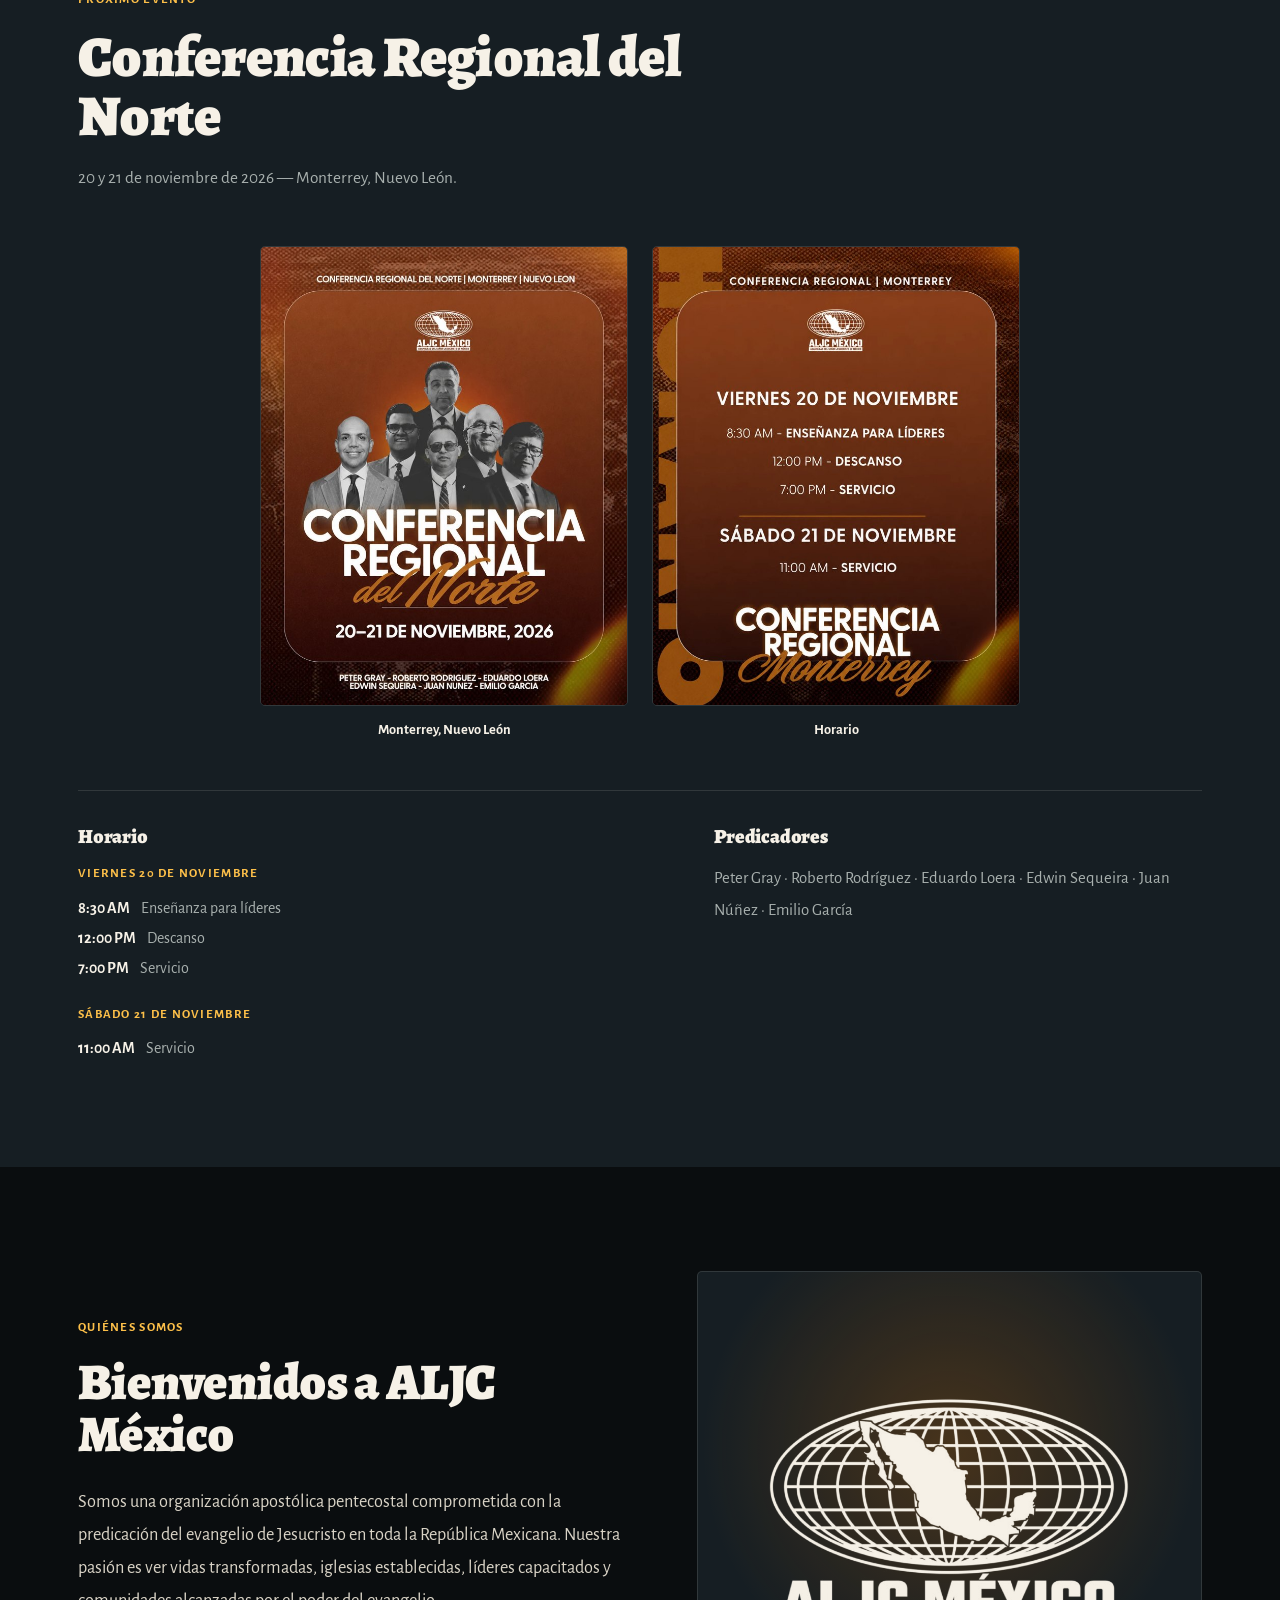
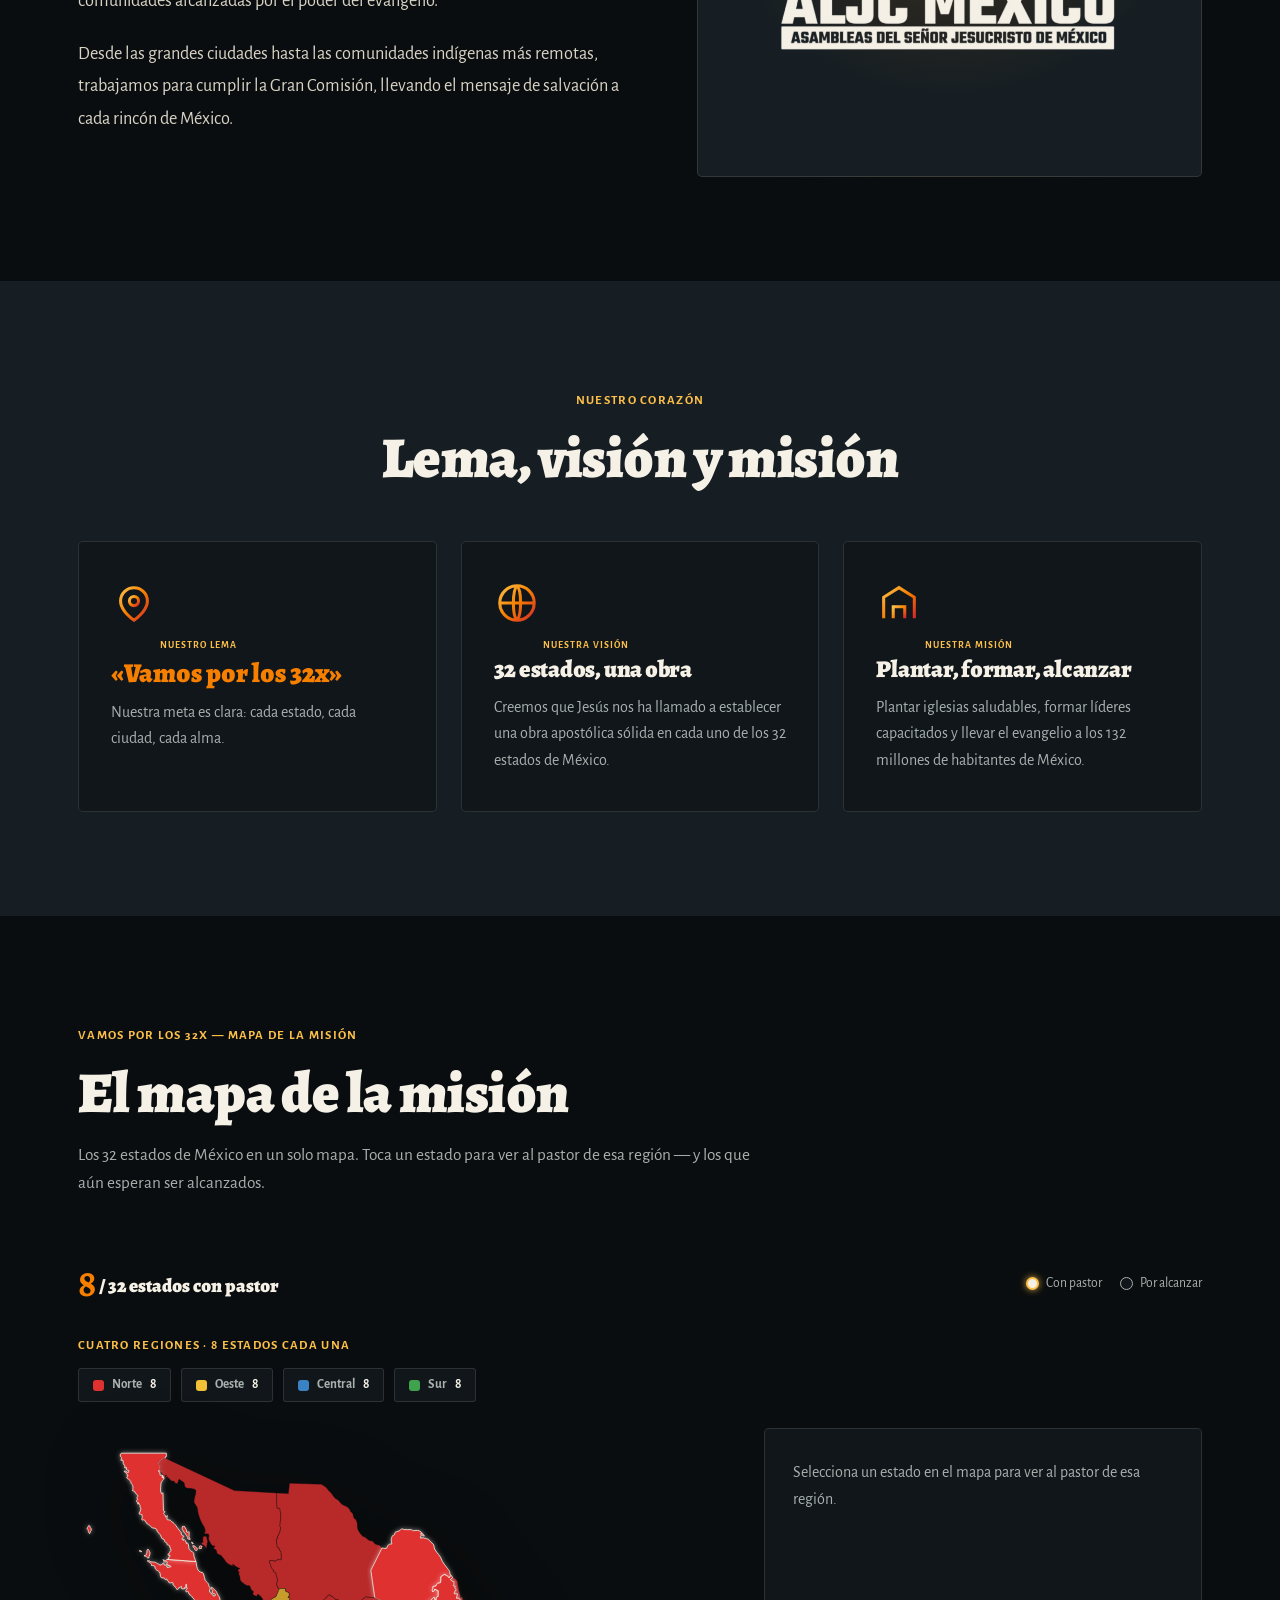
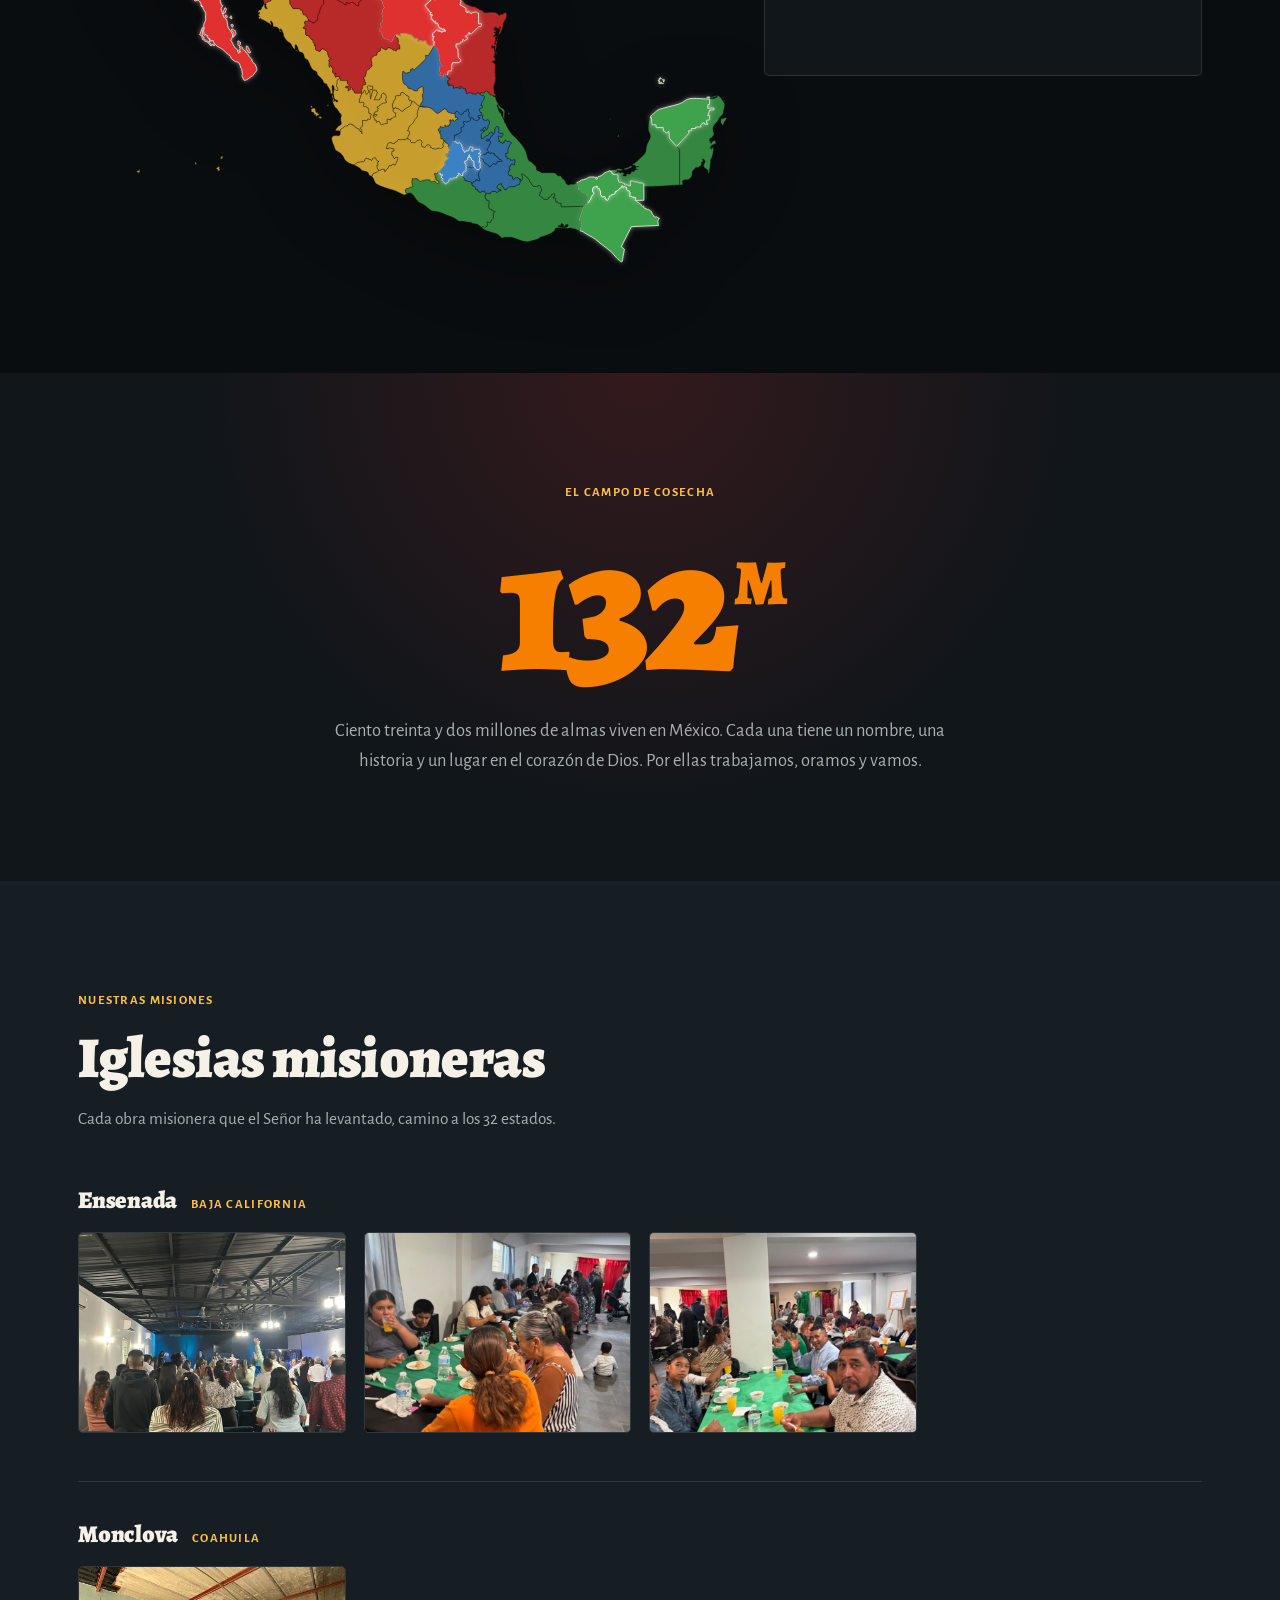
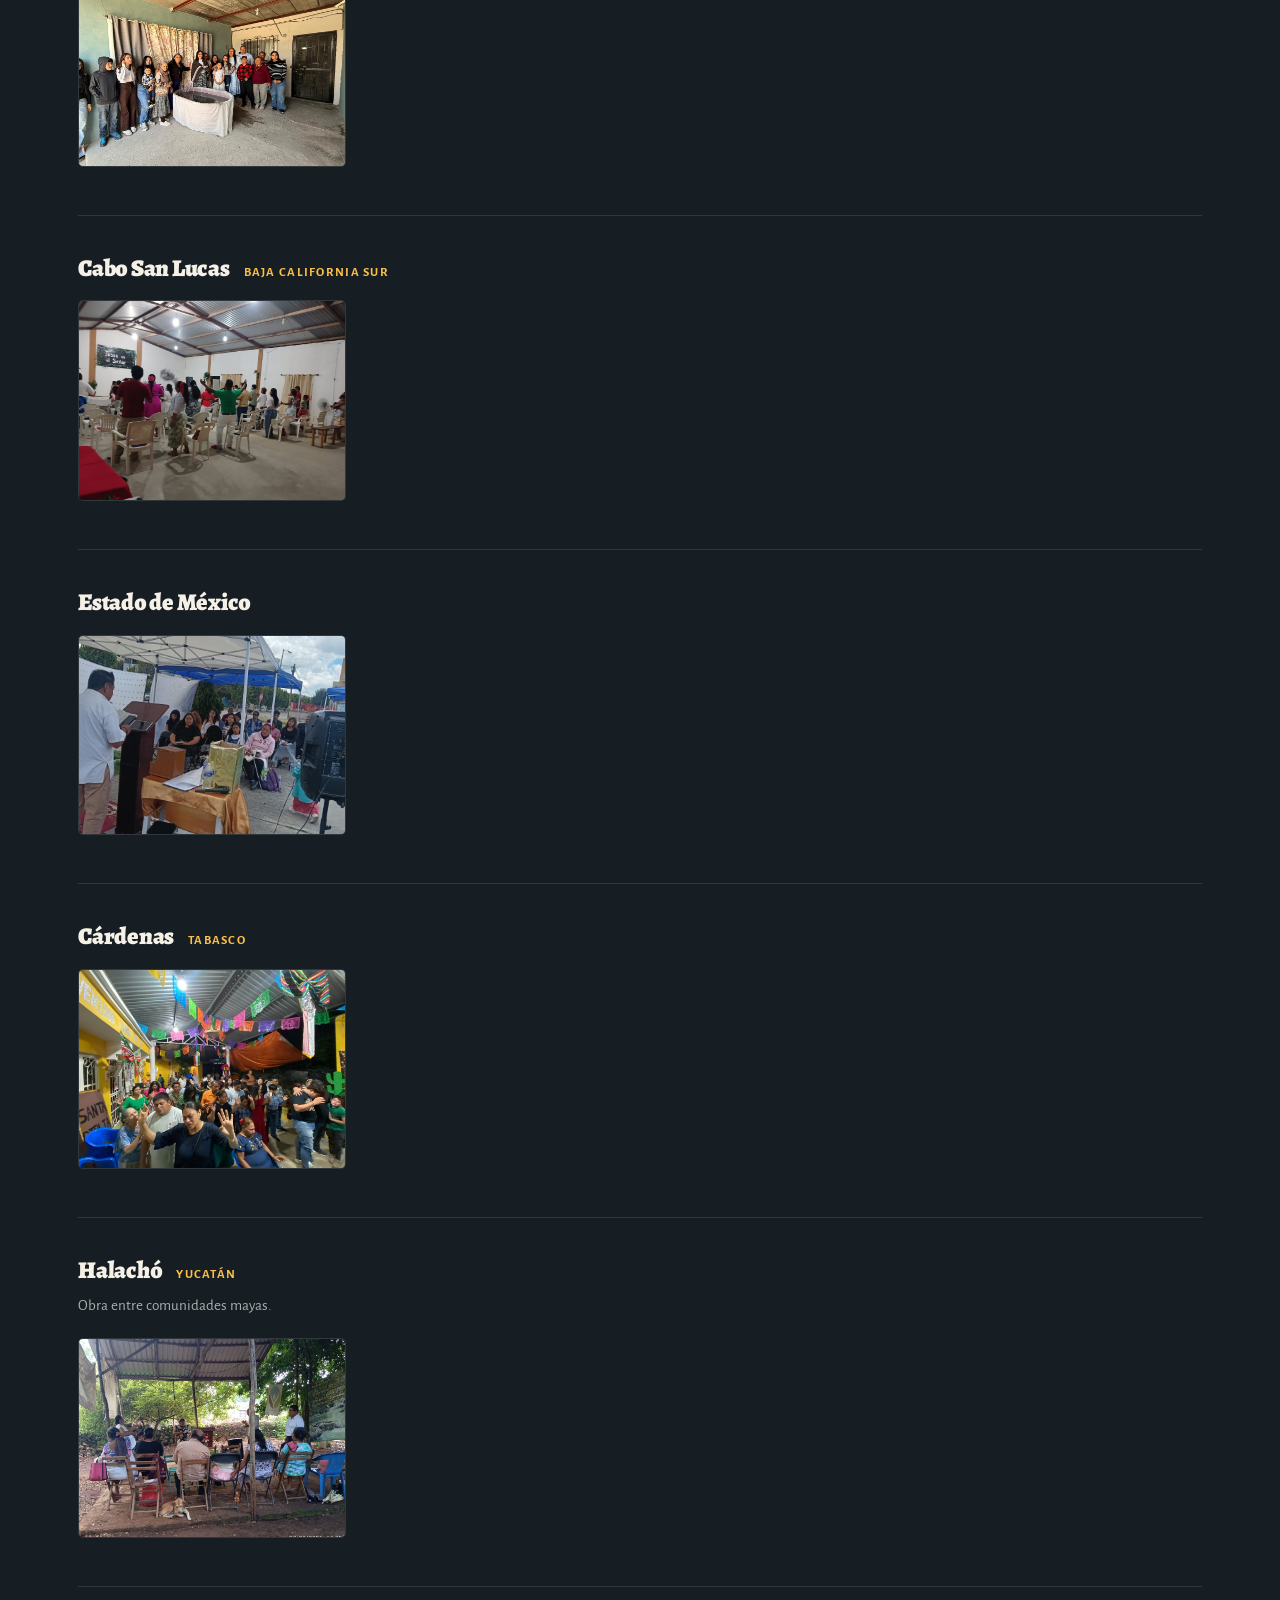
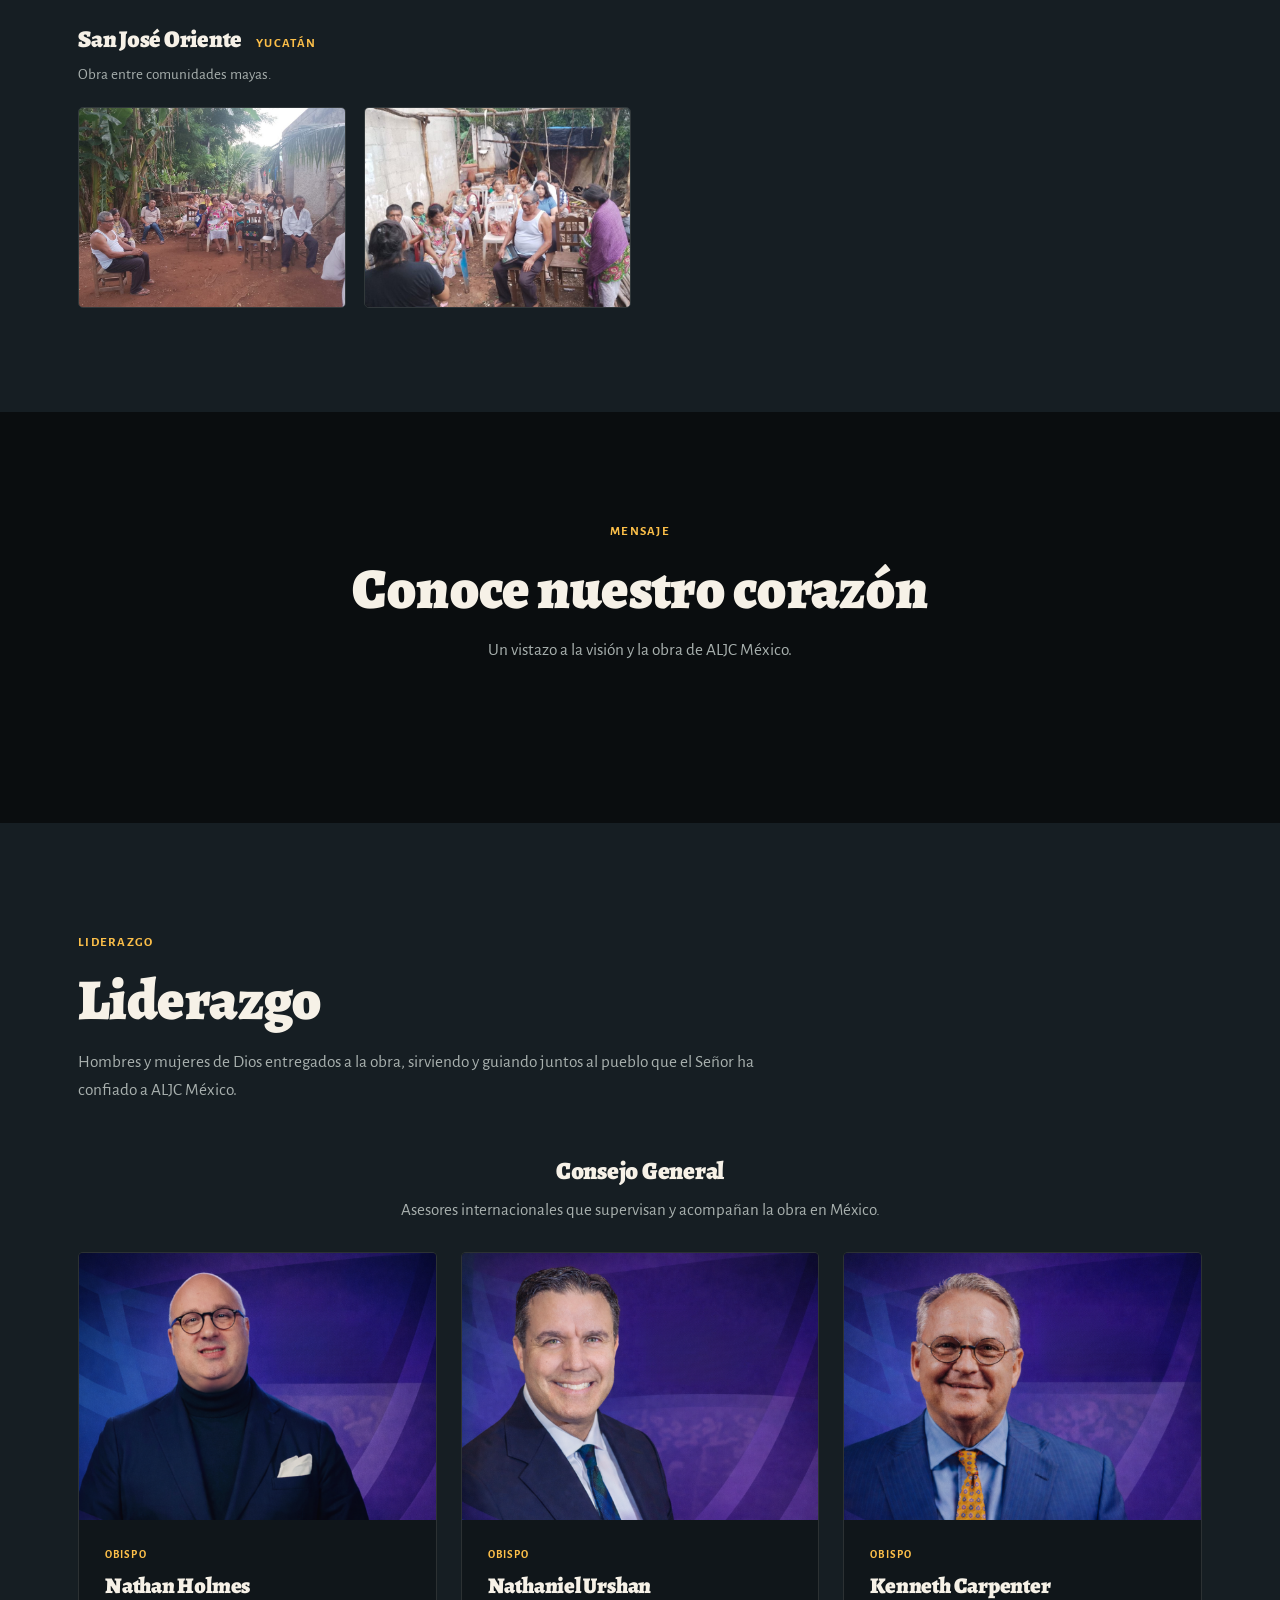
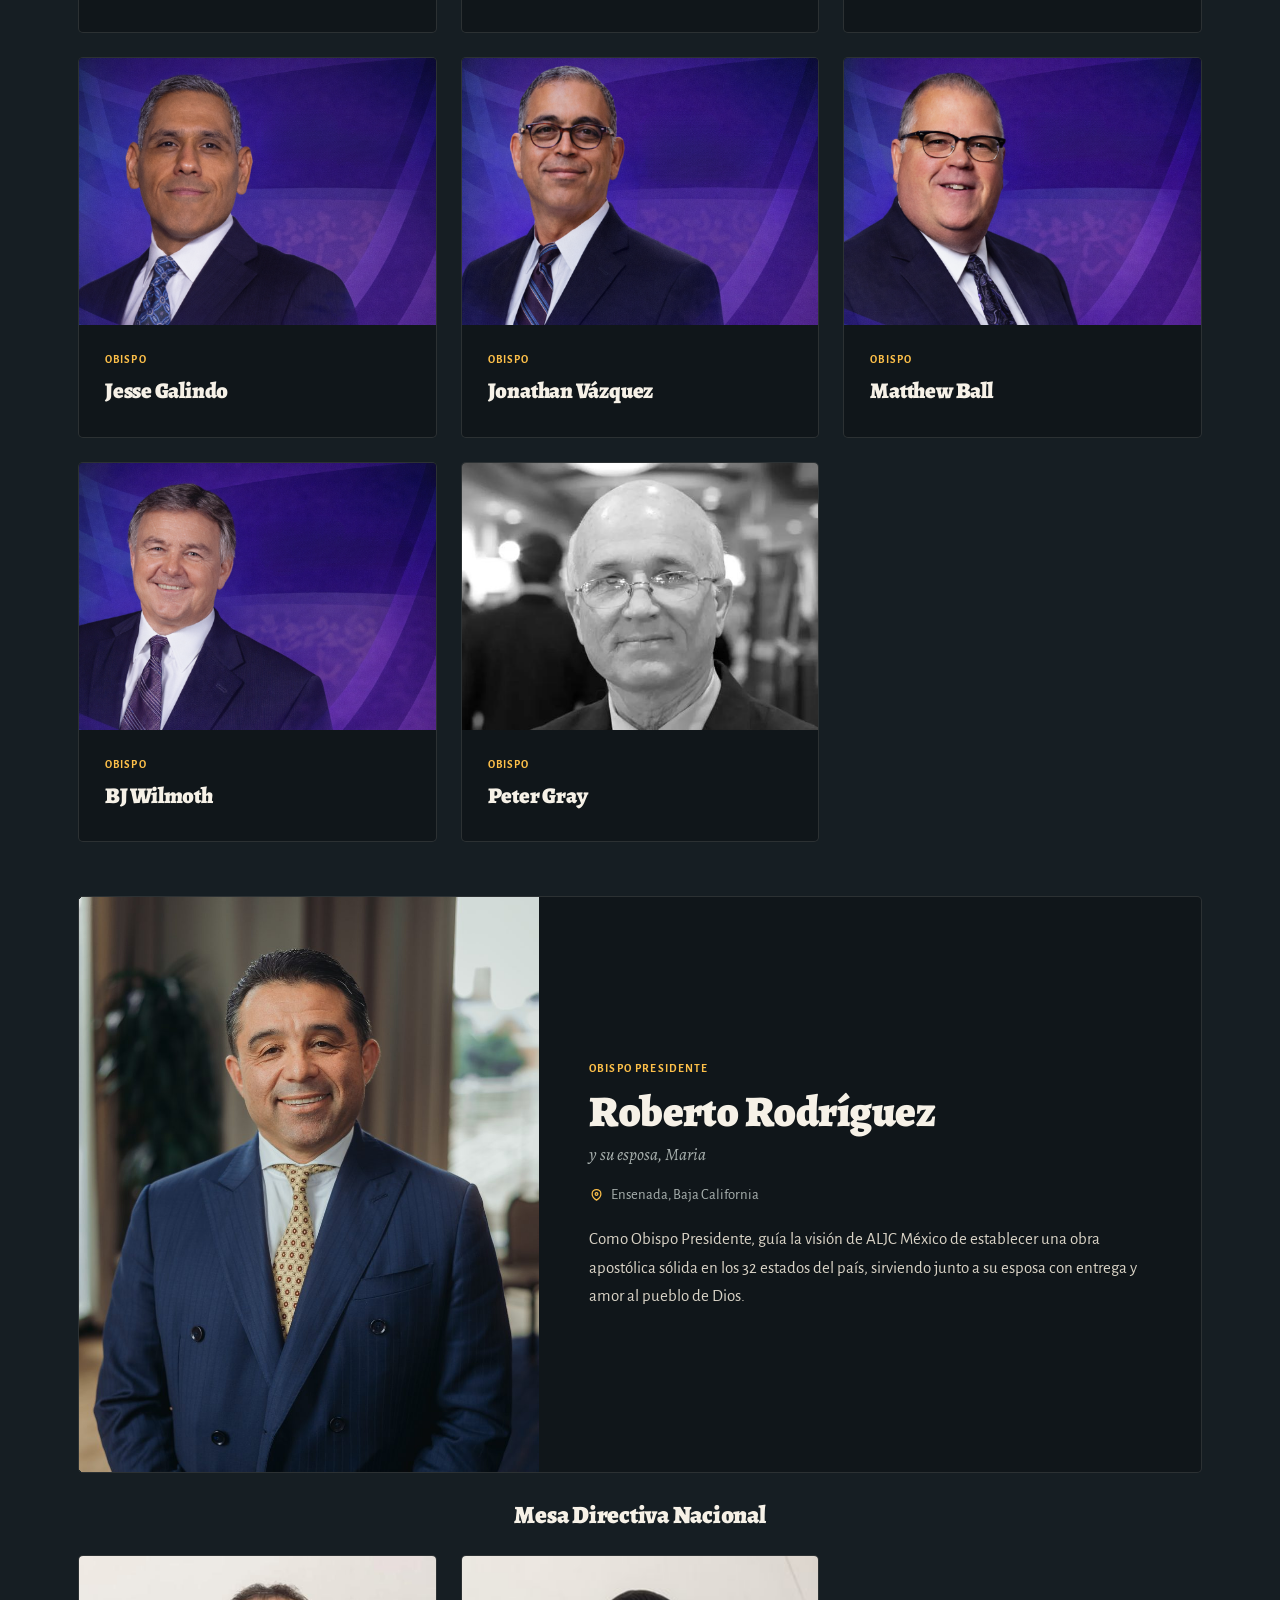
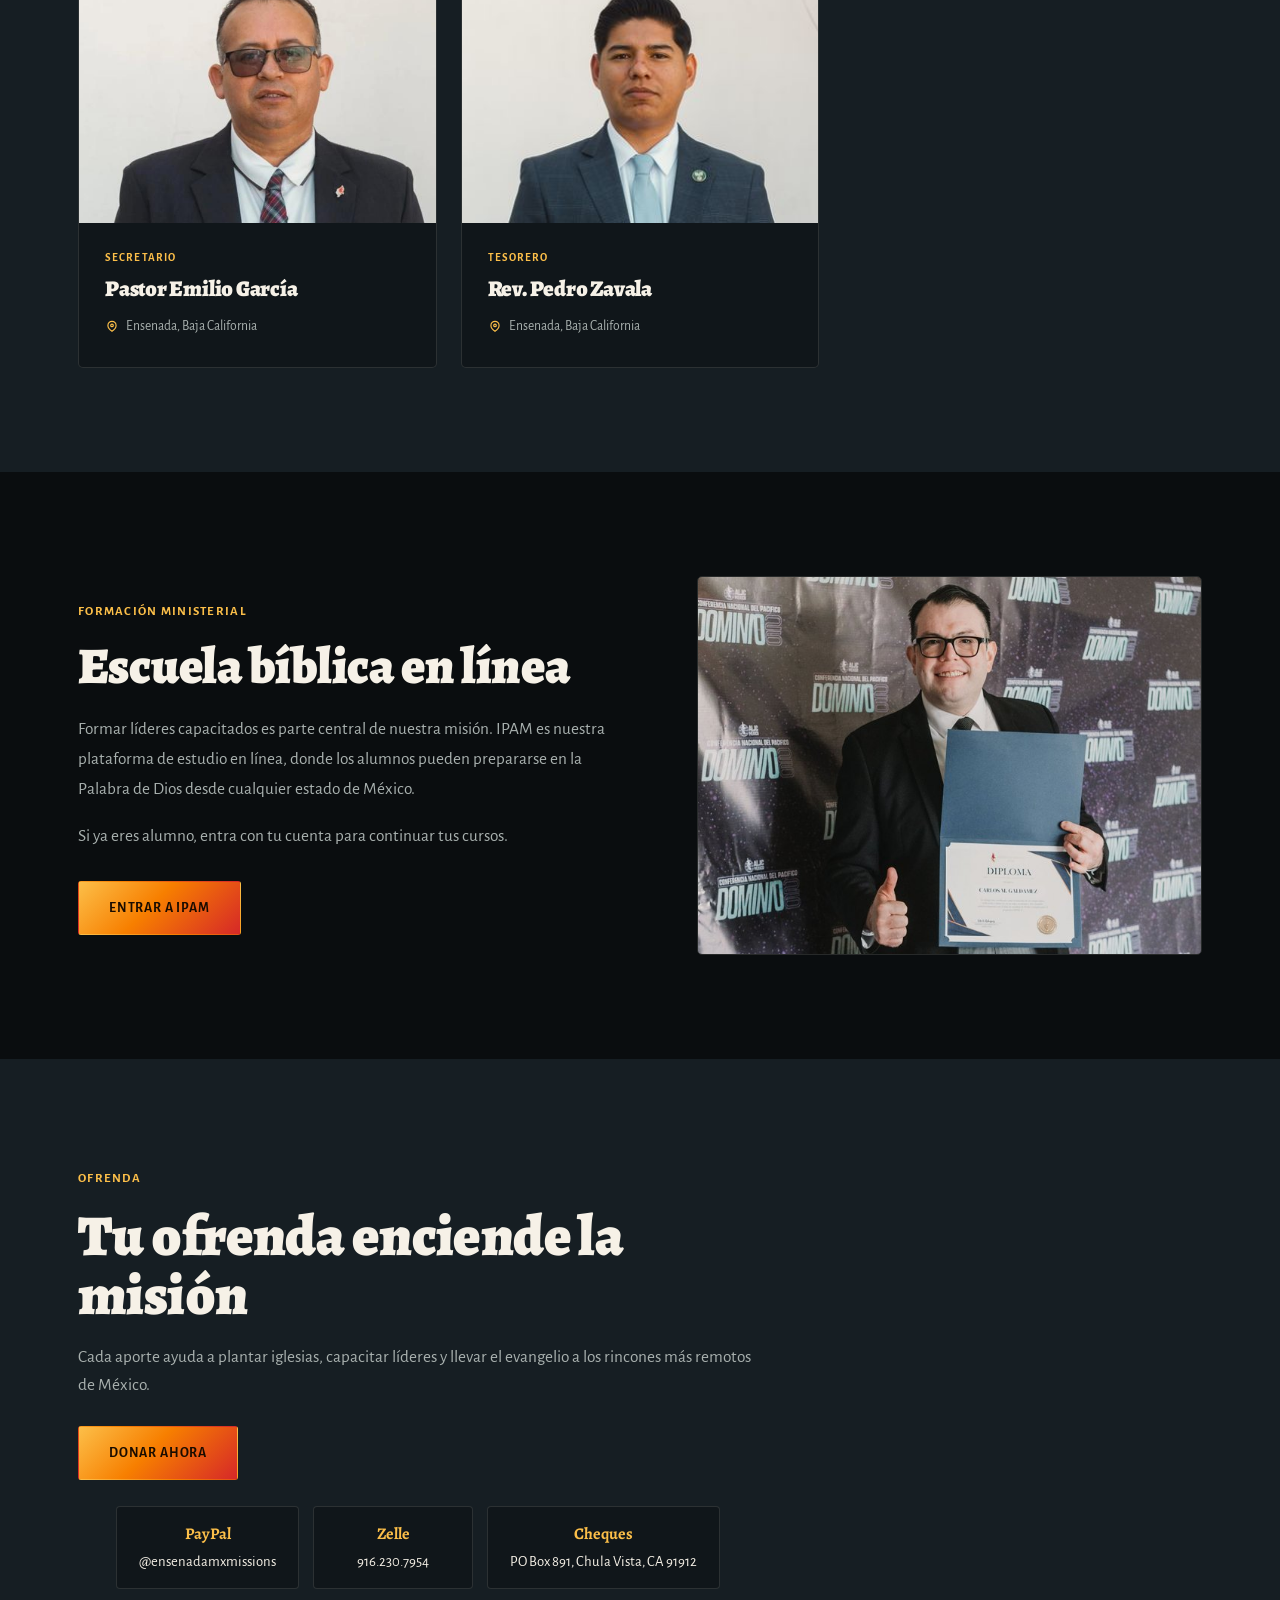
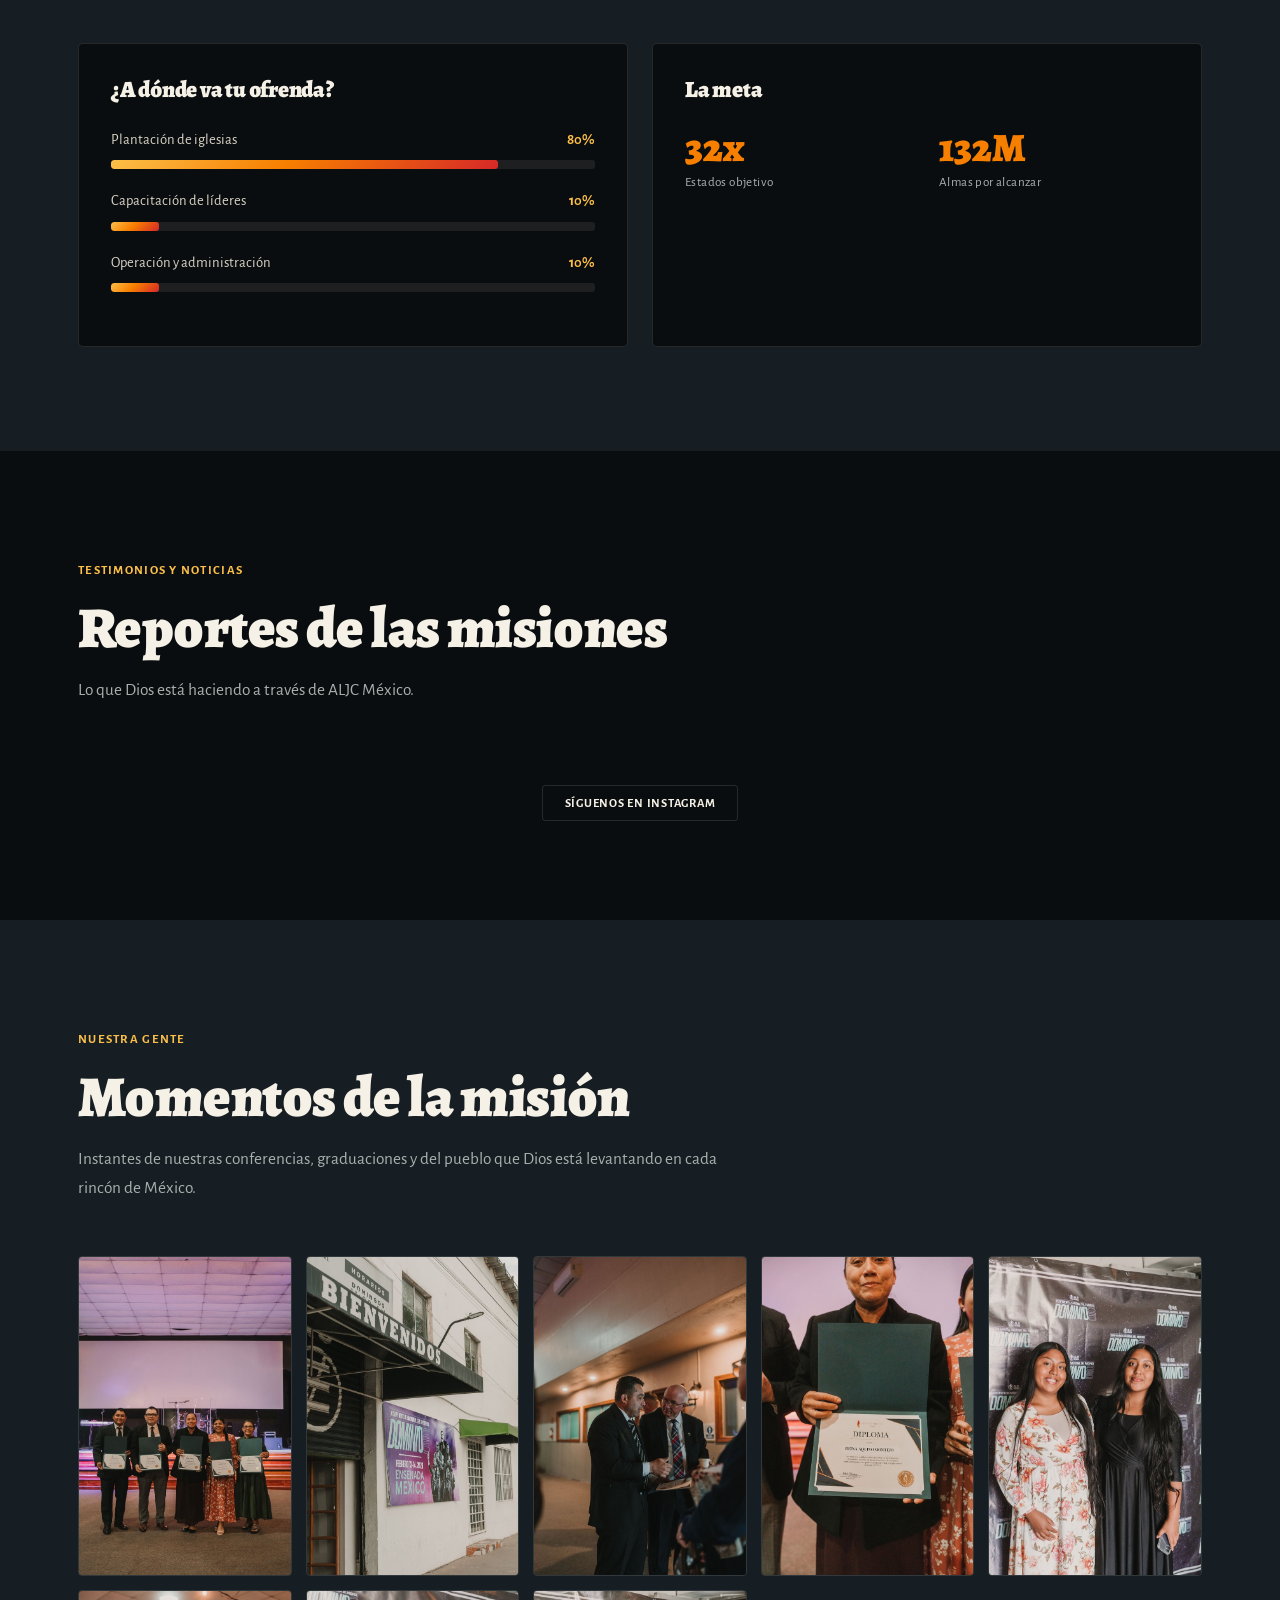
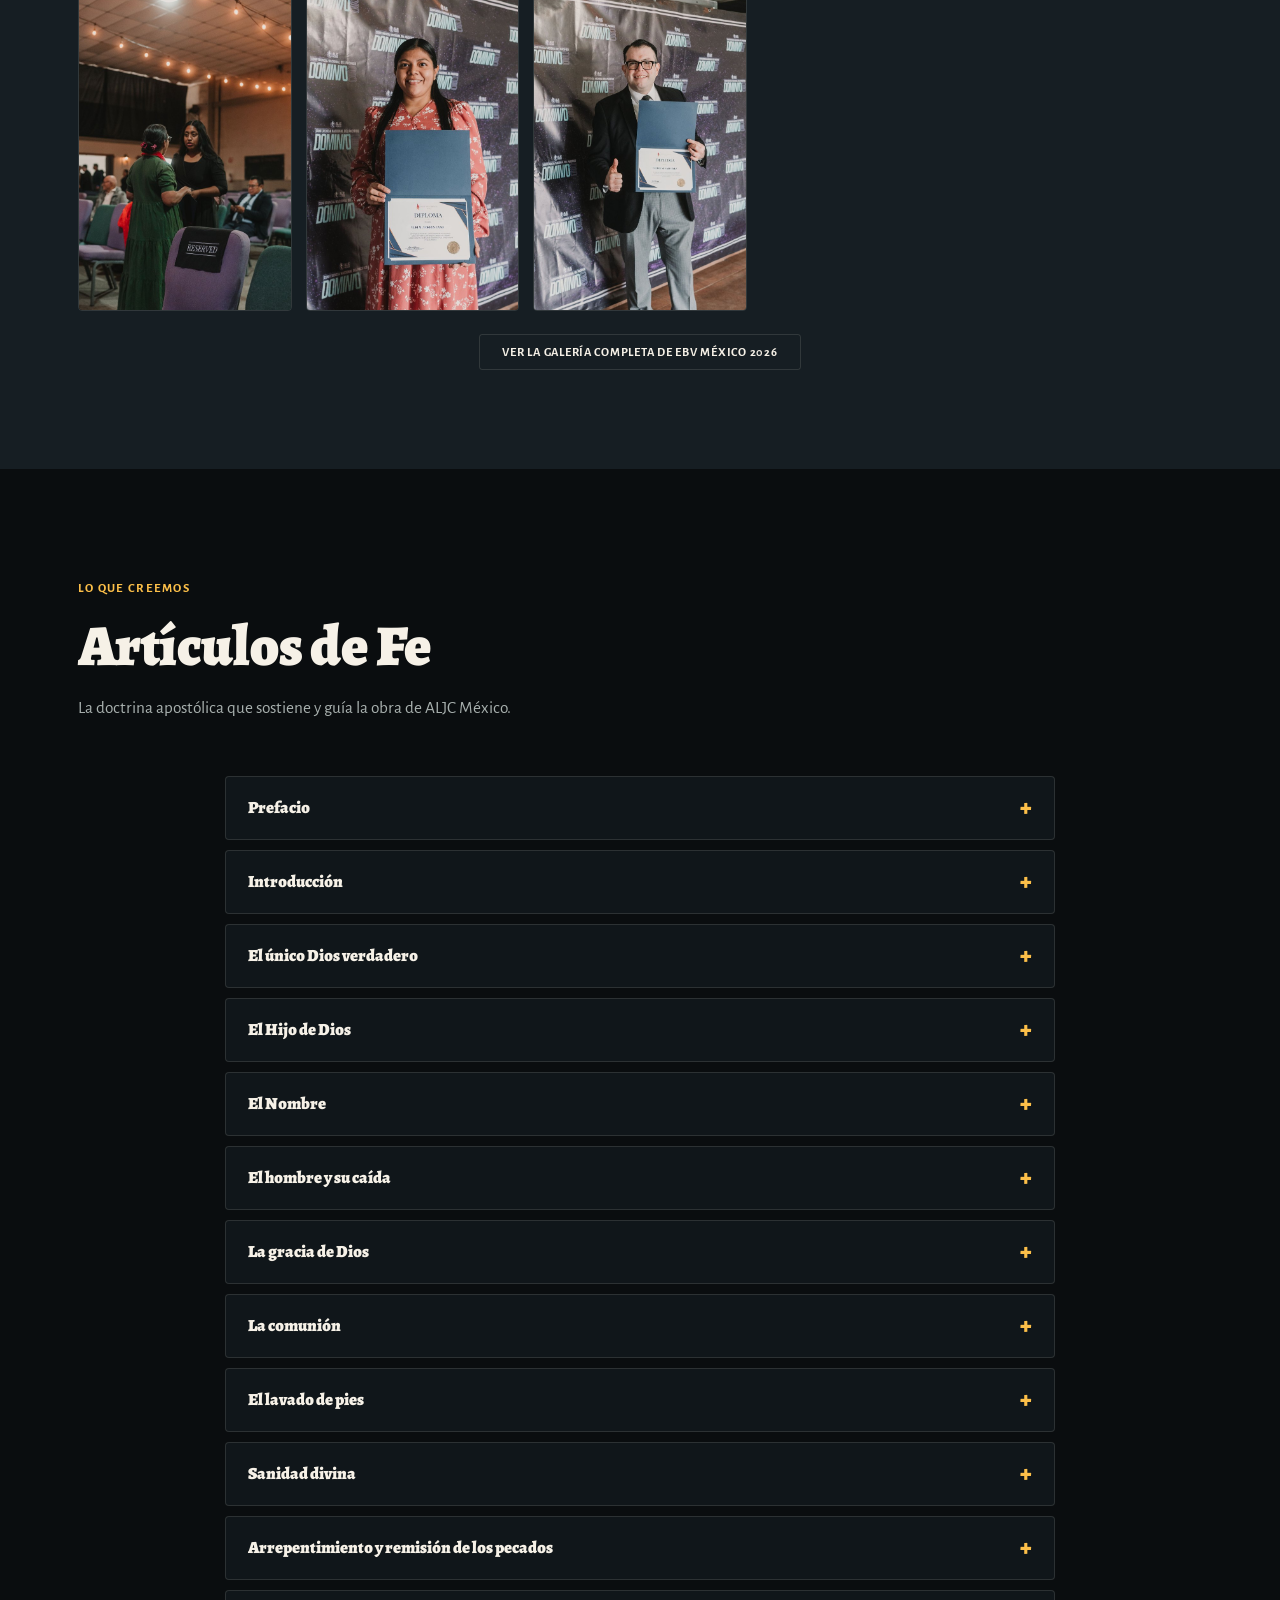
==== commit 7e6227e3: "Clarify Cardenas mission location in Tabasco" ====
--- a/index.html
+++ b/index.html
@@ -241,9 +241,9 @@
       </div>
     </div>
     <div class="mission reveal">
-      <h3 class="mission-place">Cárdenas</h3>
-      <div class="mission-photos">
-        <img src="assets/mision-cardenas-1.jpg" alt="Congregación en oración durante un servicio nocturno en Cárdenas" loading="lazy">
+      <h3 class="mission-place">Cárdenas <span data-i18n="missions.tabasco">Tabasco</span></h3>
+      <div class="mission-photos">
+        <img src="assets/mision-cardenas-1.jpg" alt="Congregación en oración durante un servicio nocturno en Cárdenas, Tabasco" loading="lazy">
       </div>
     </div>
     <div class="mission reveal">
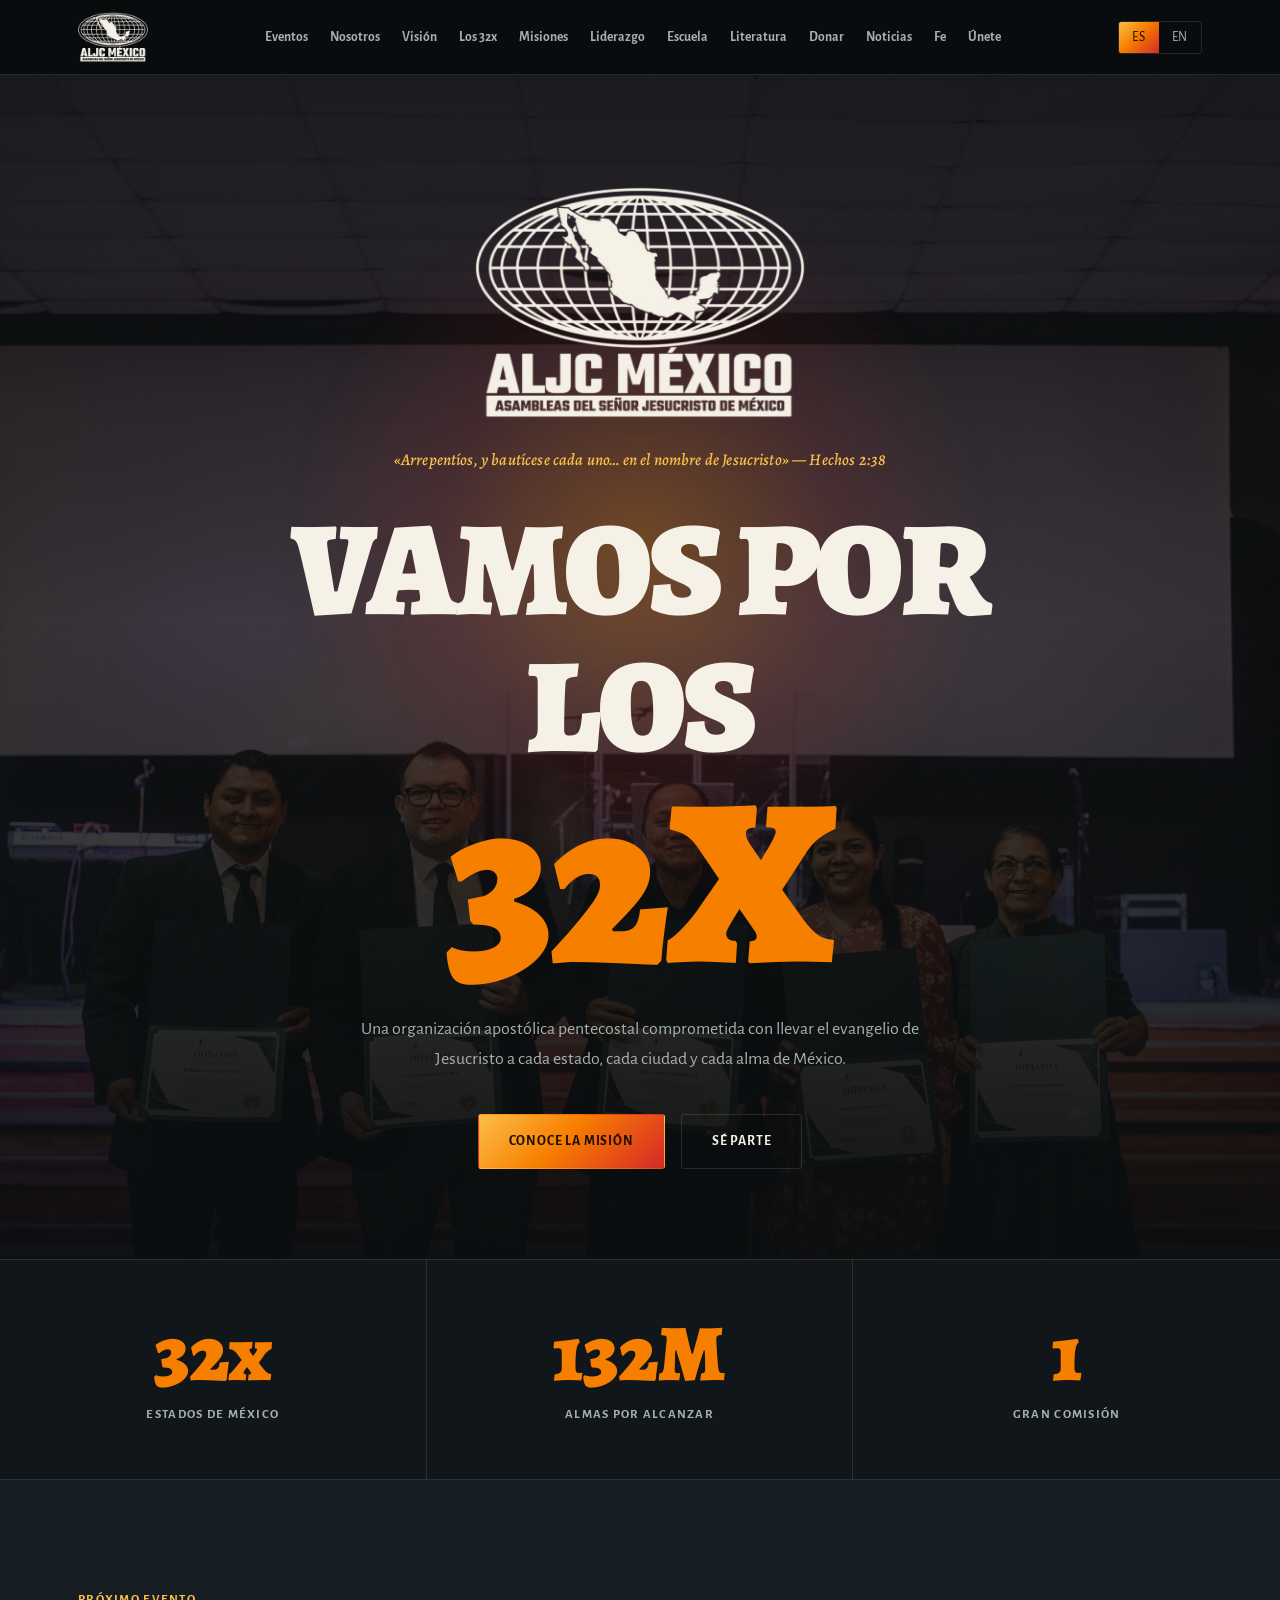
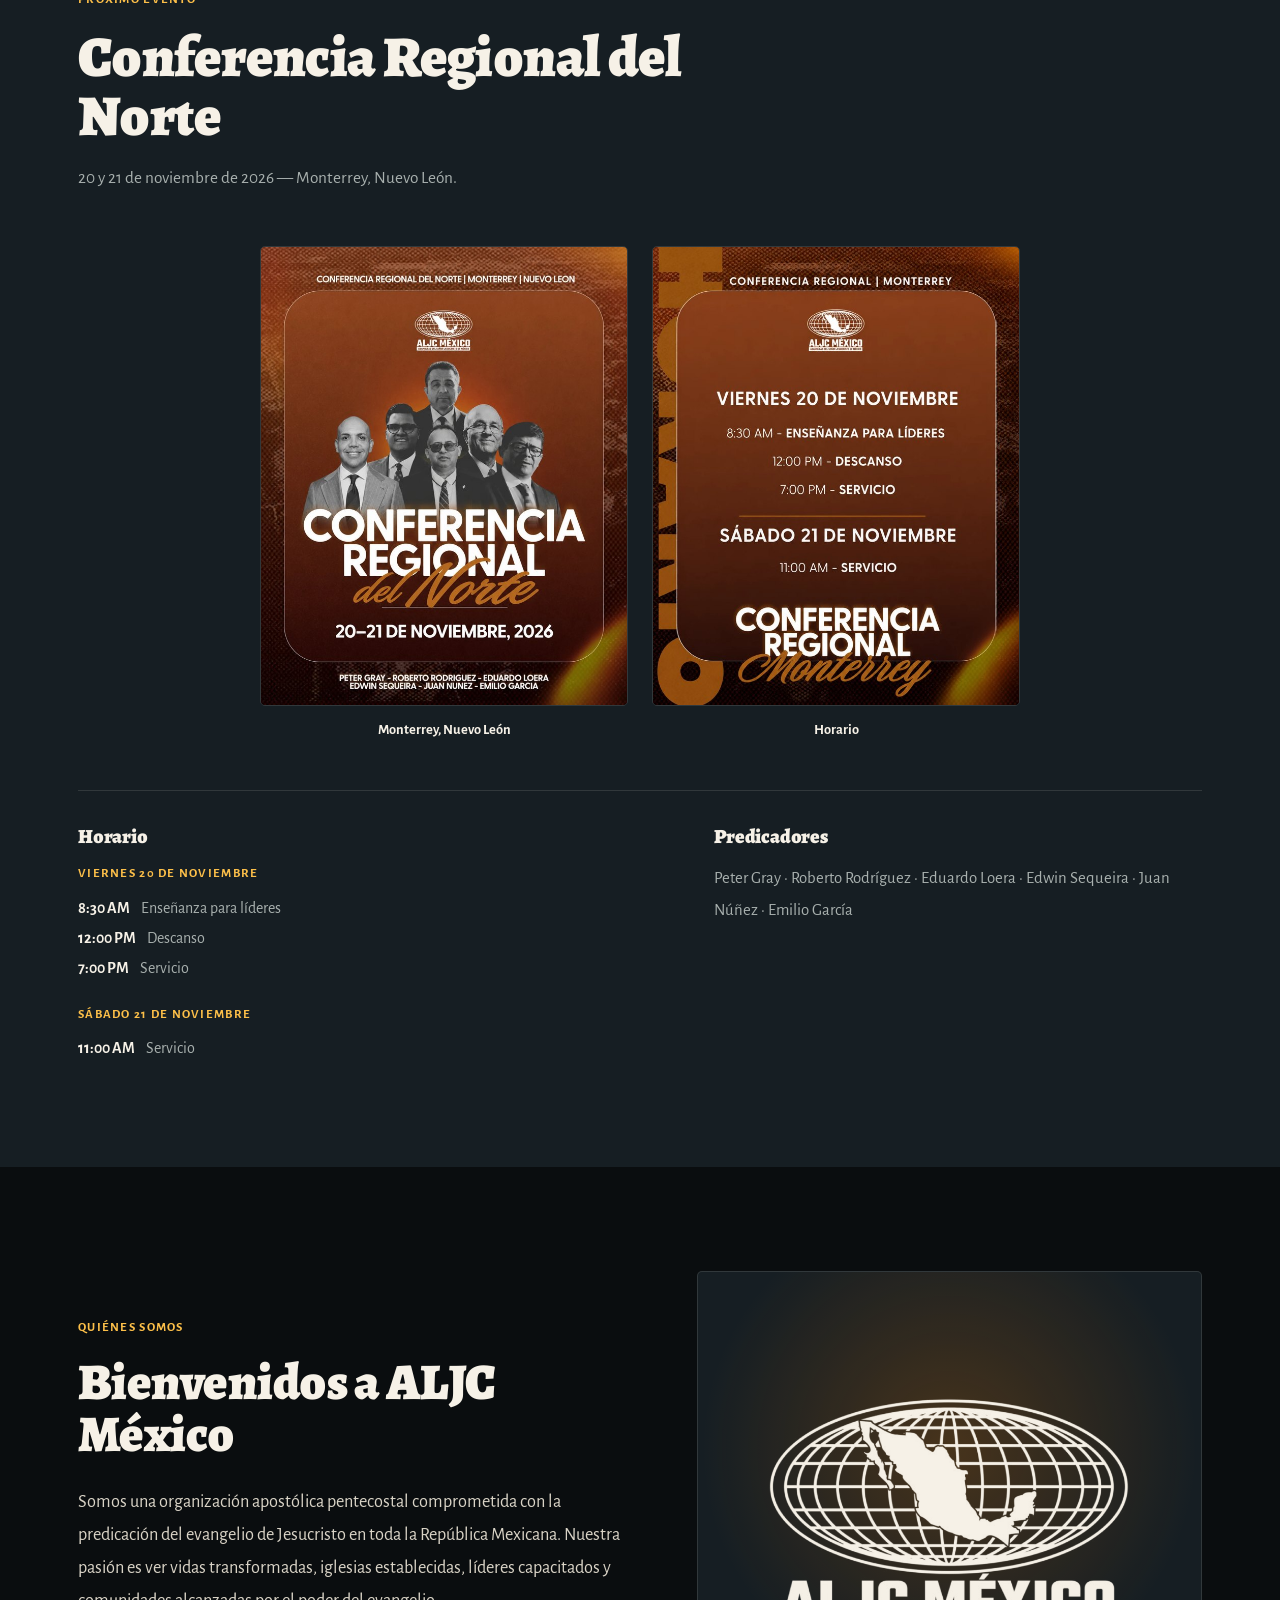
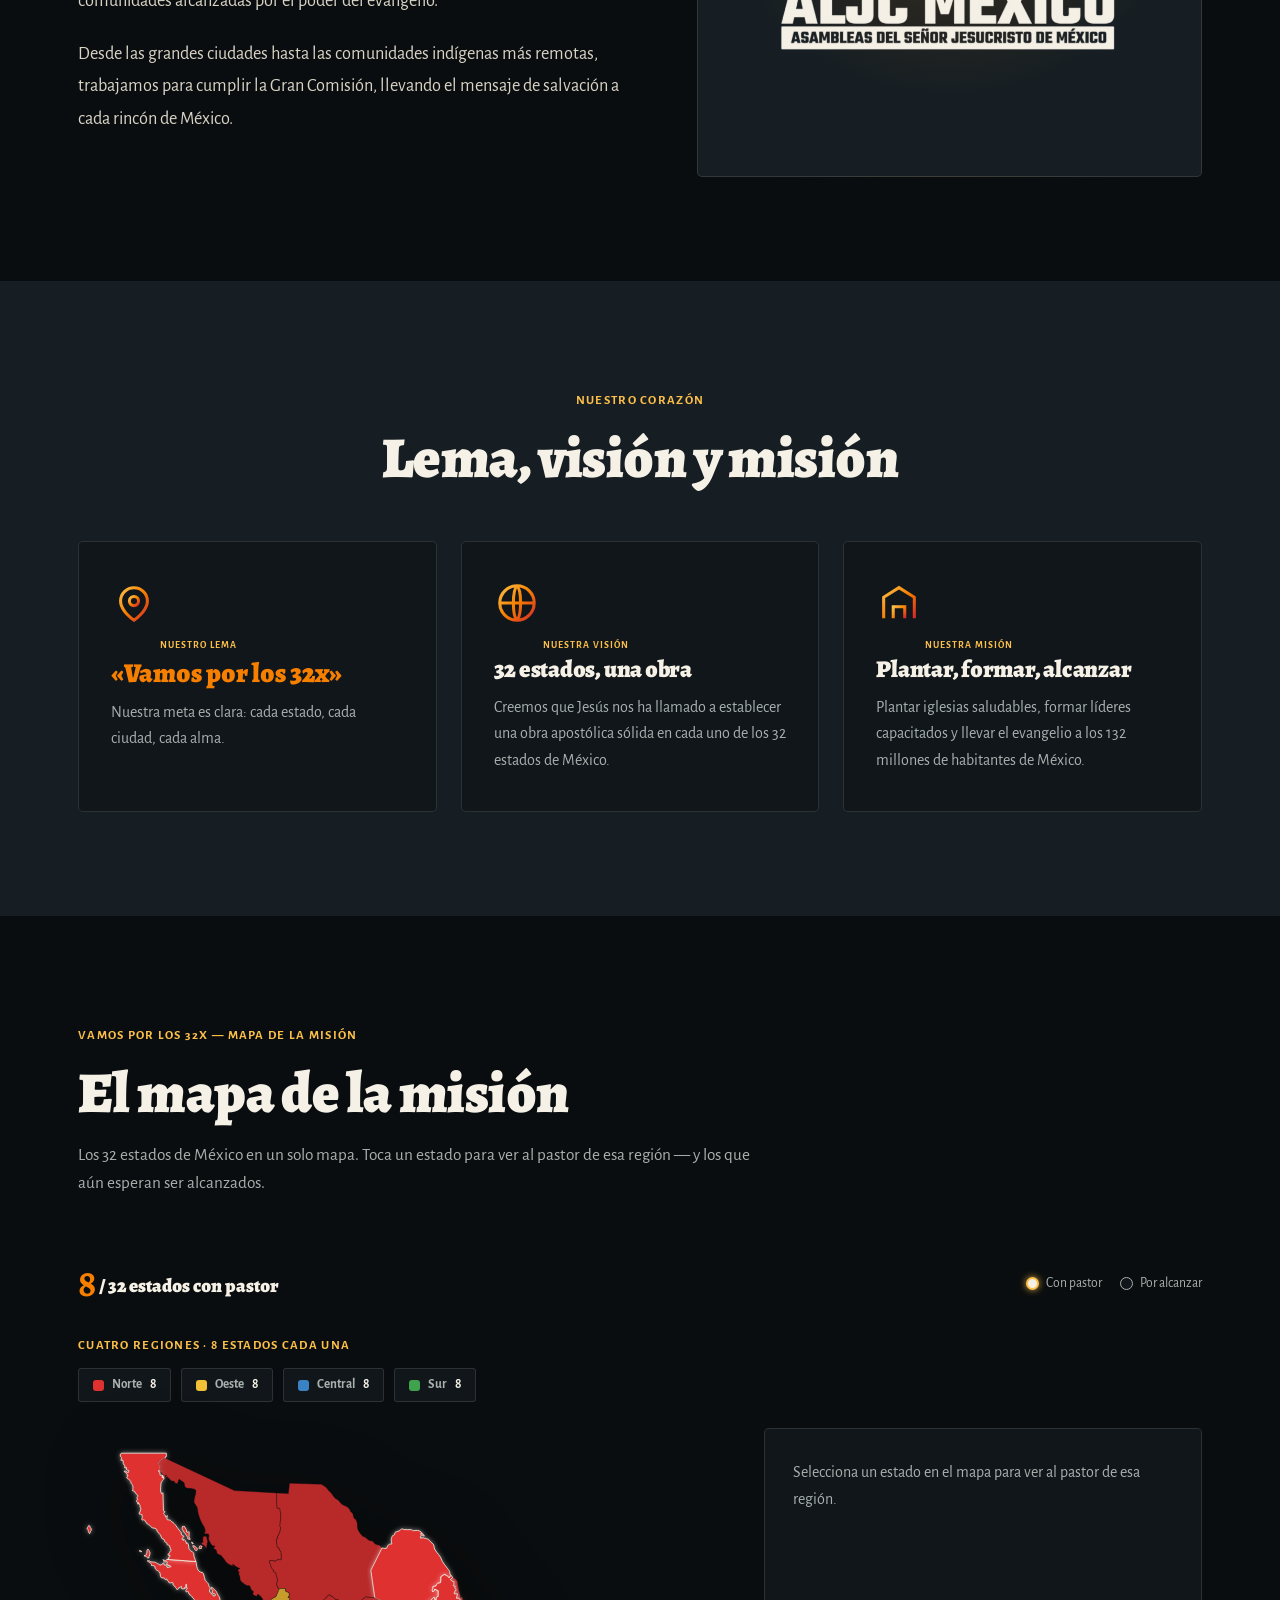
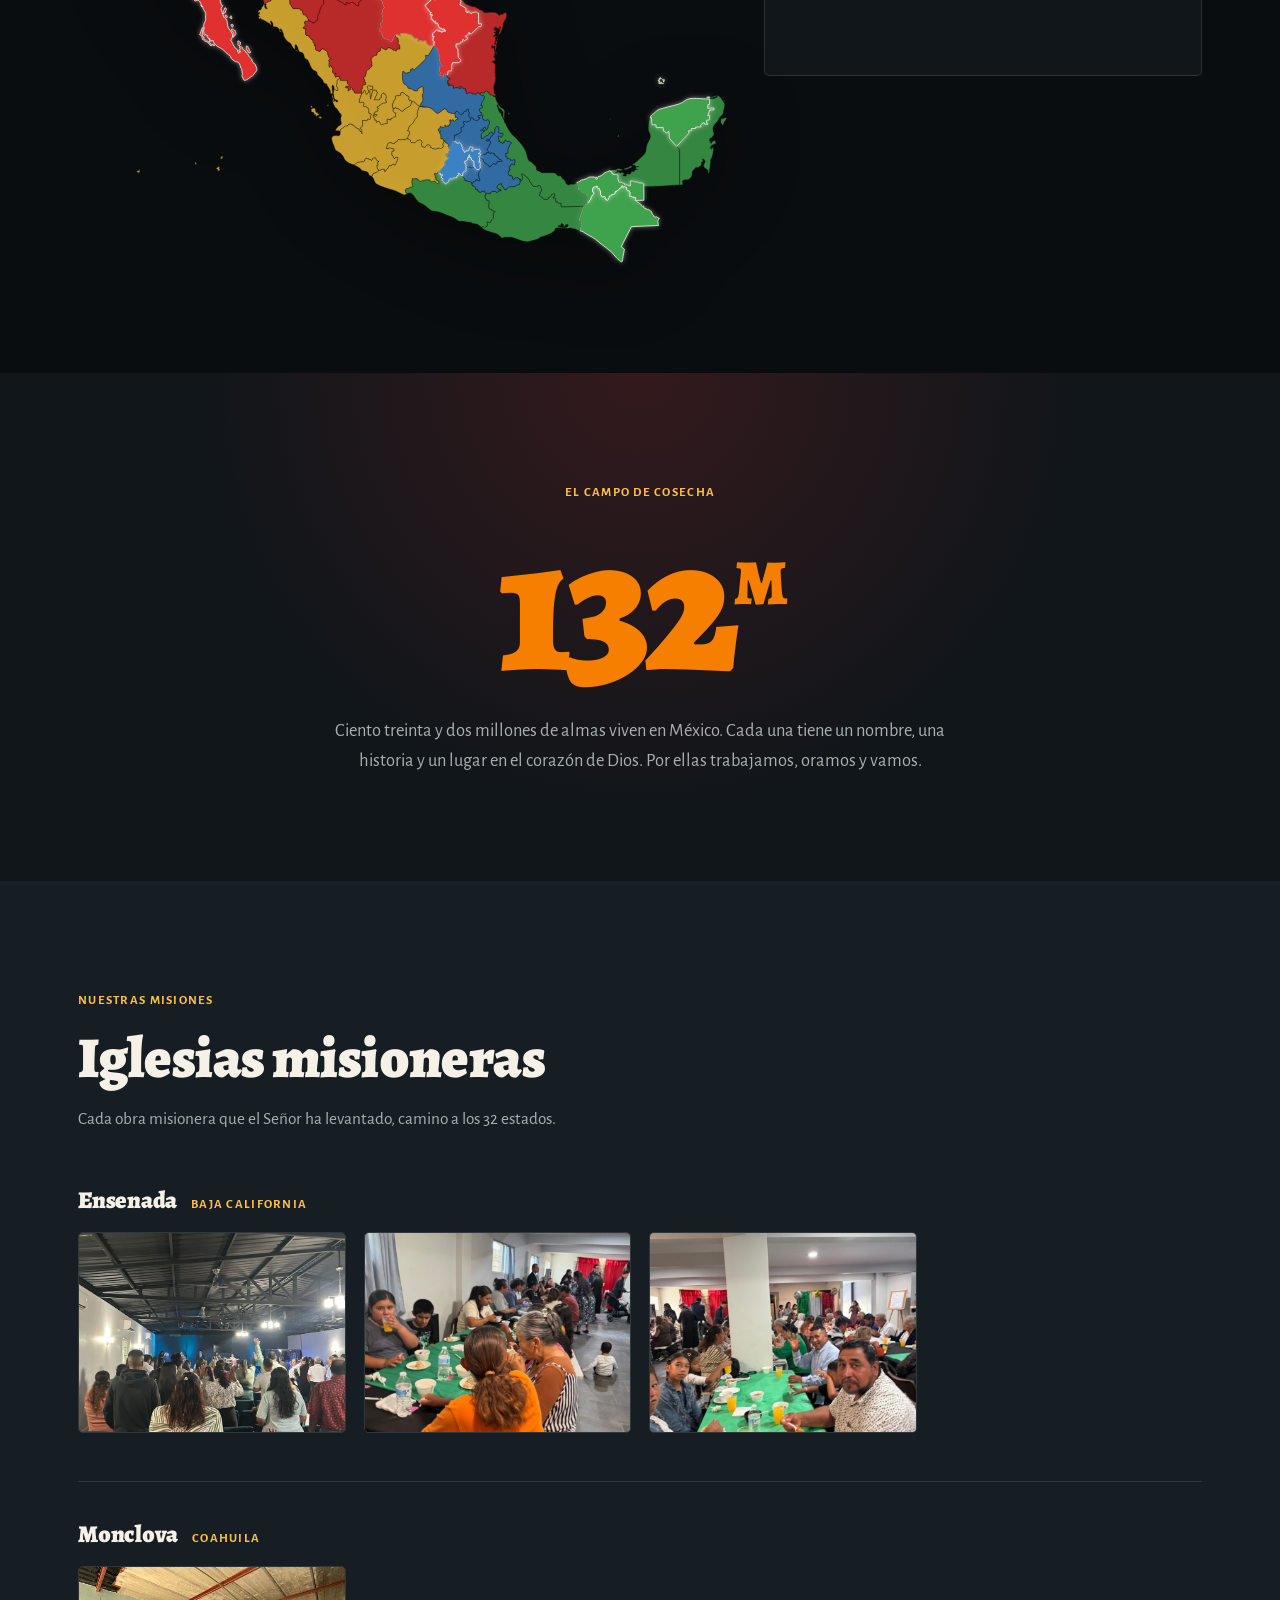
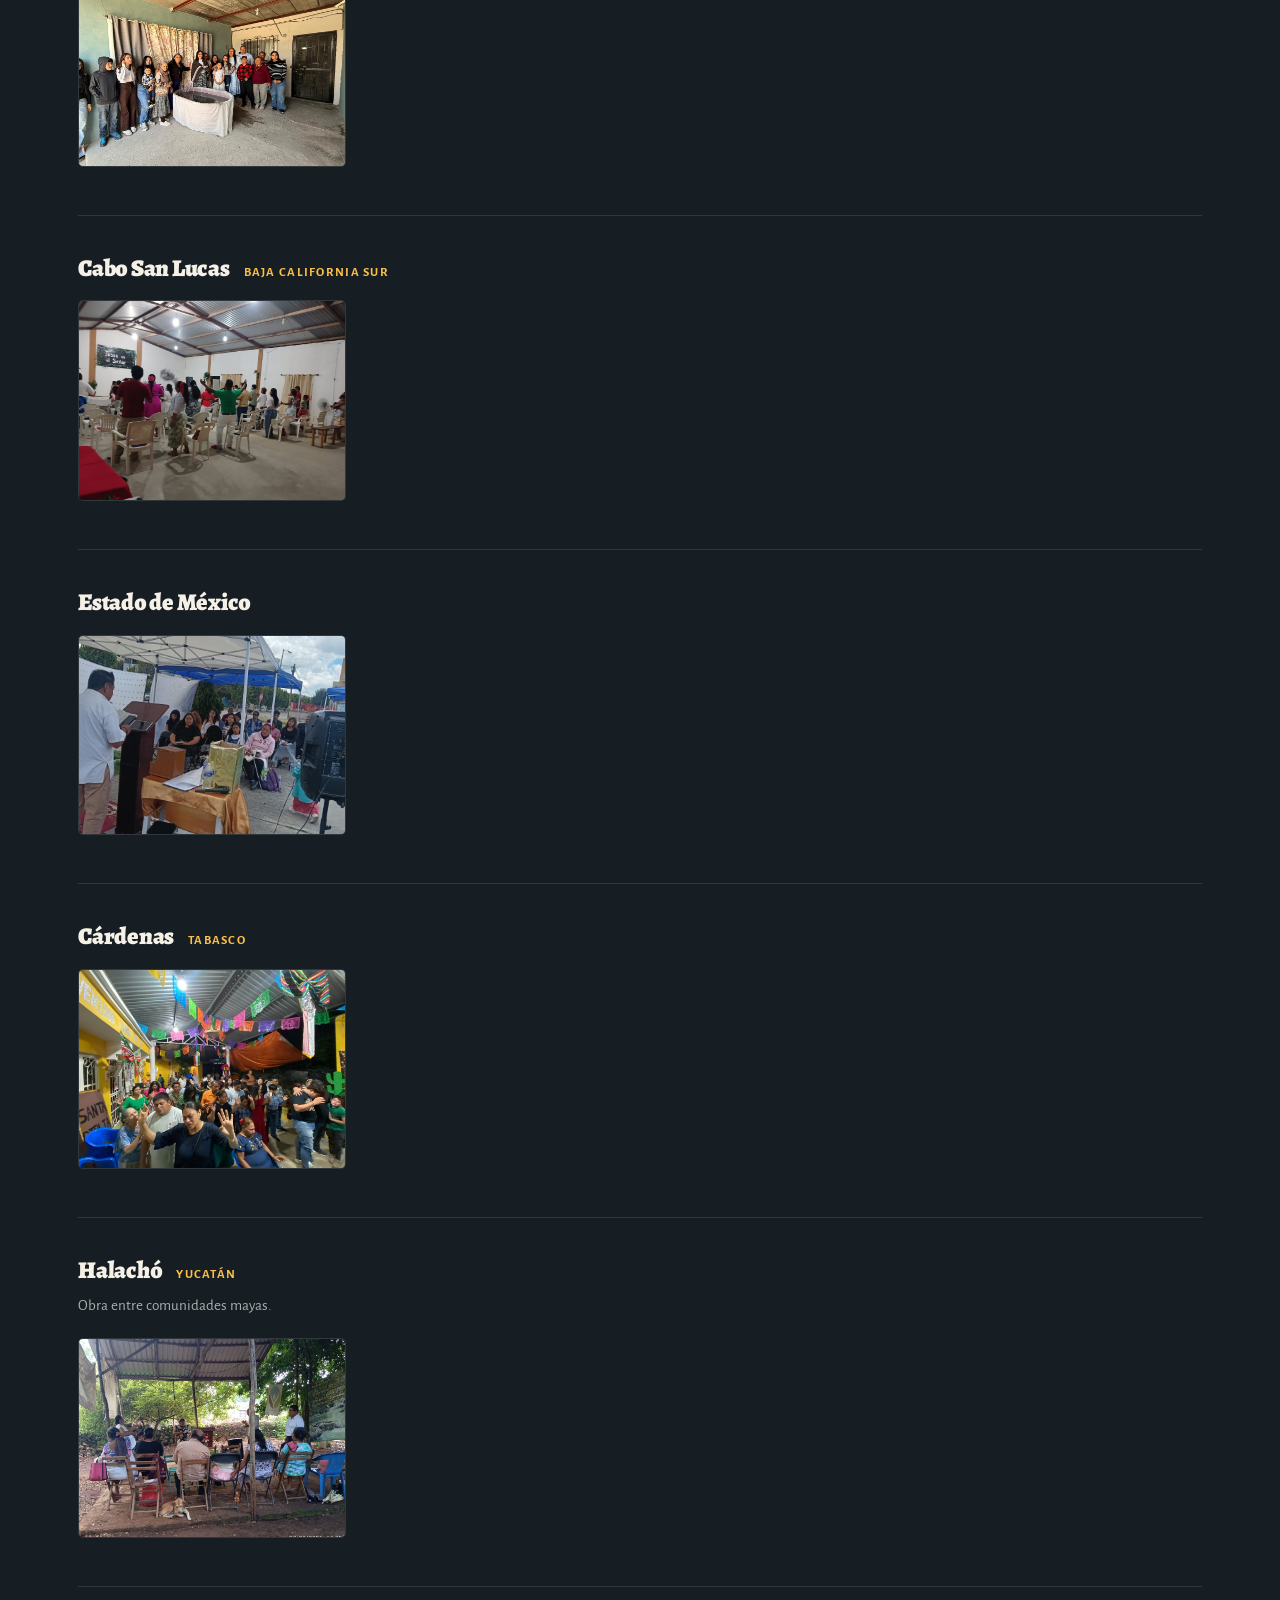
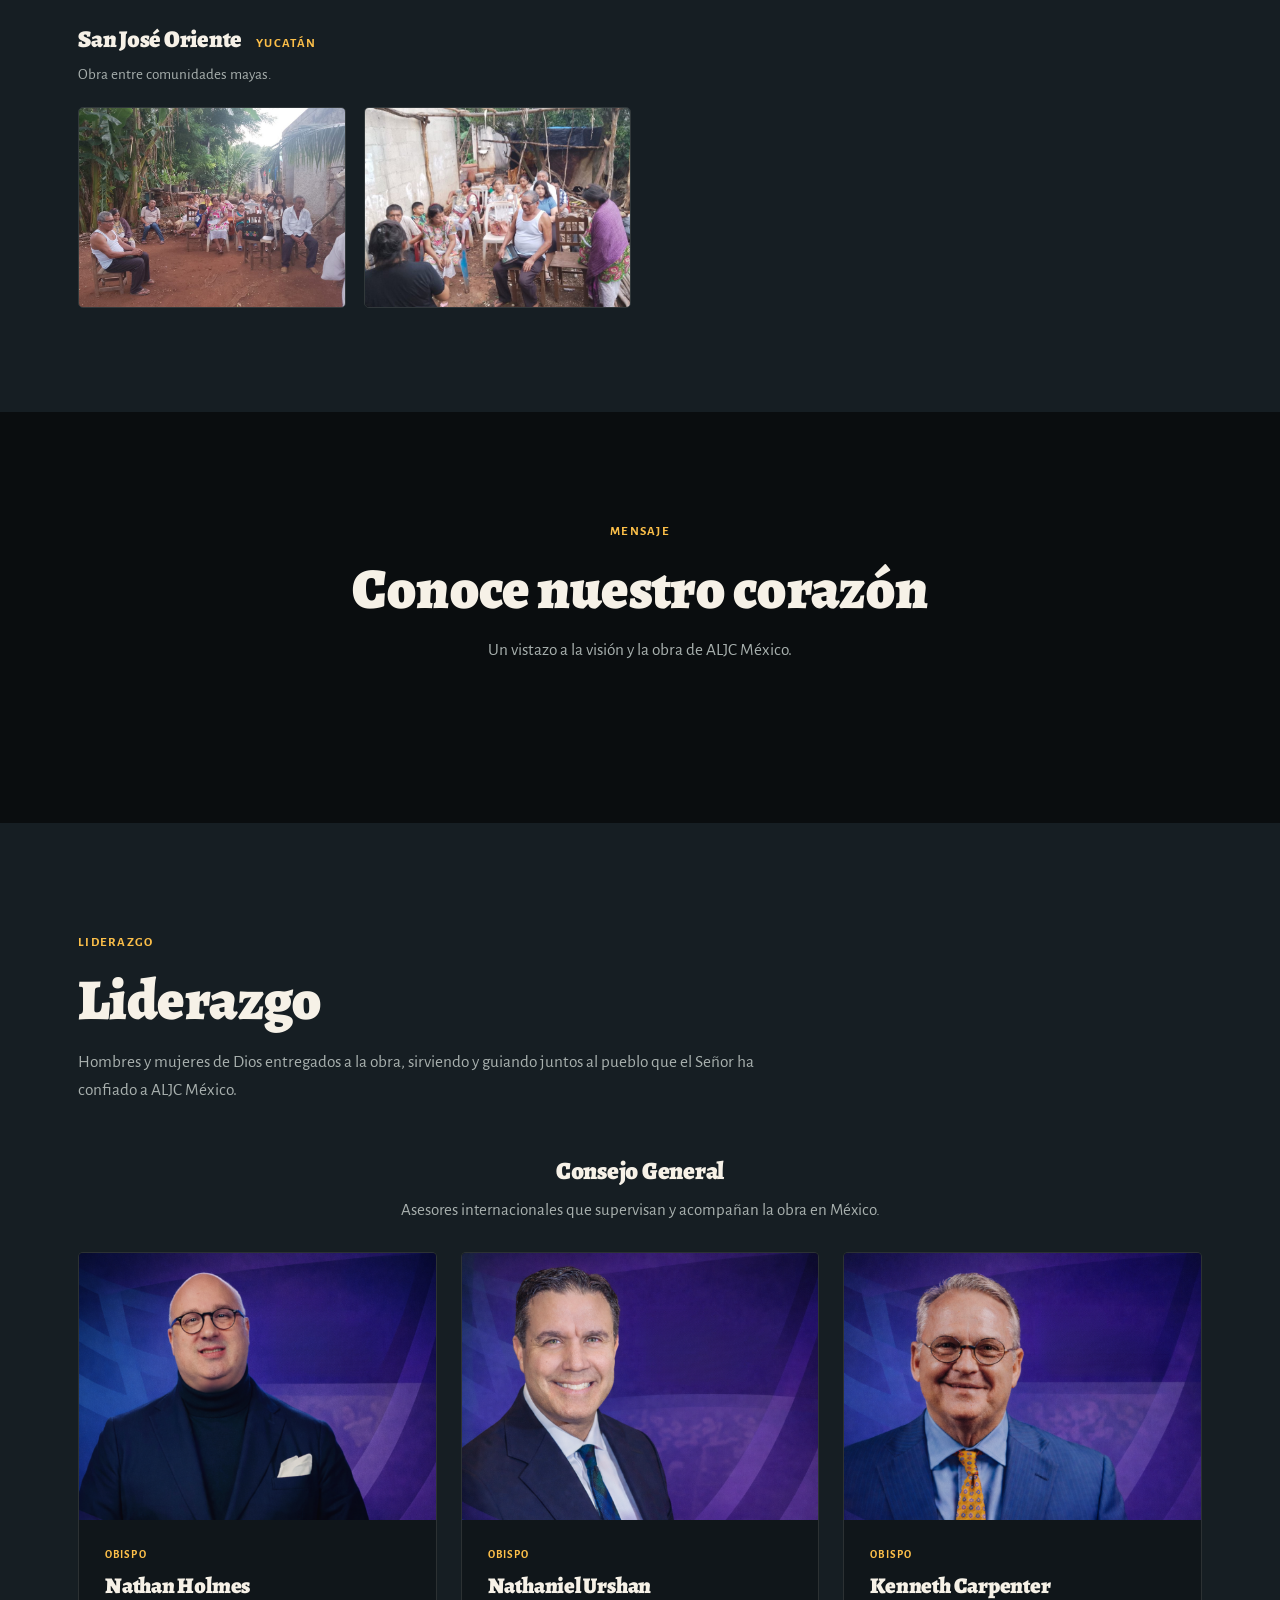
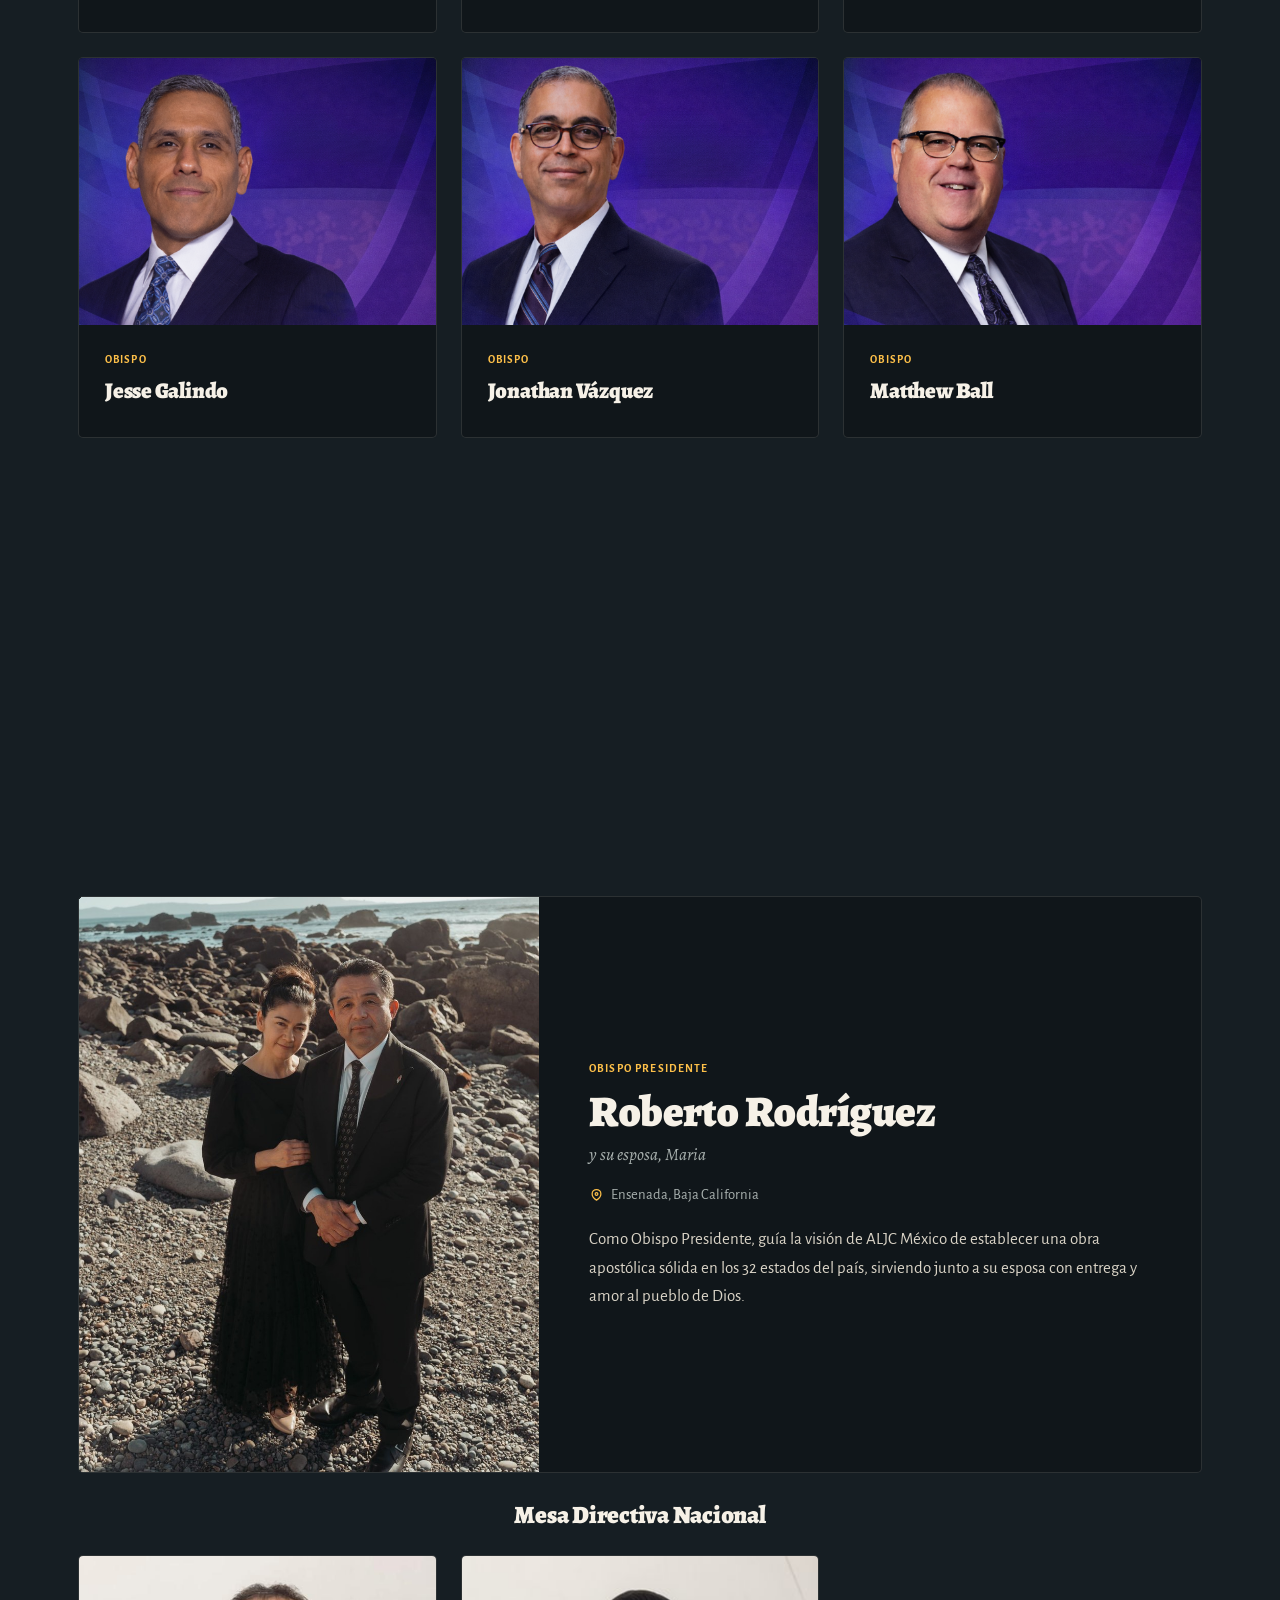
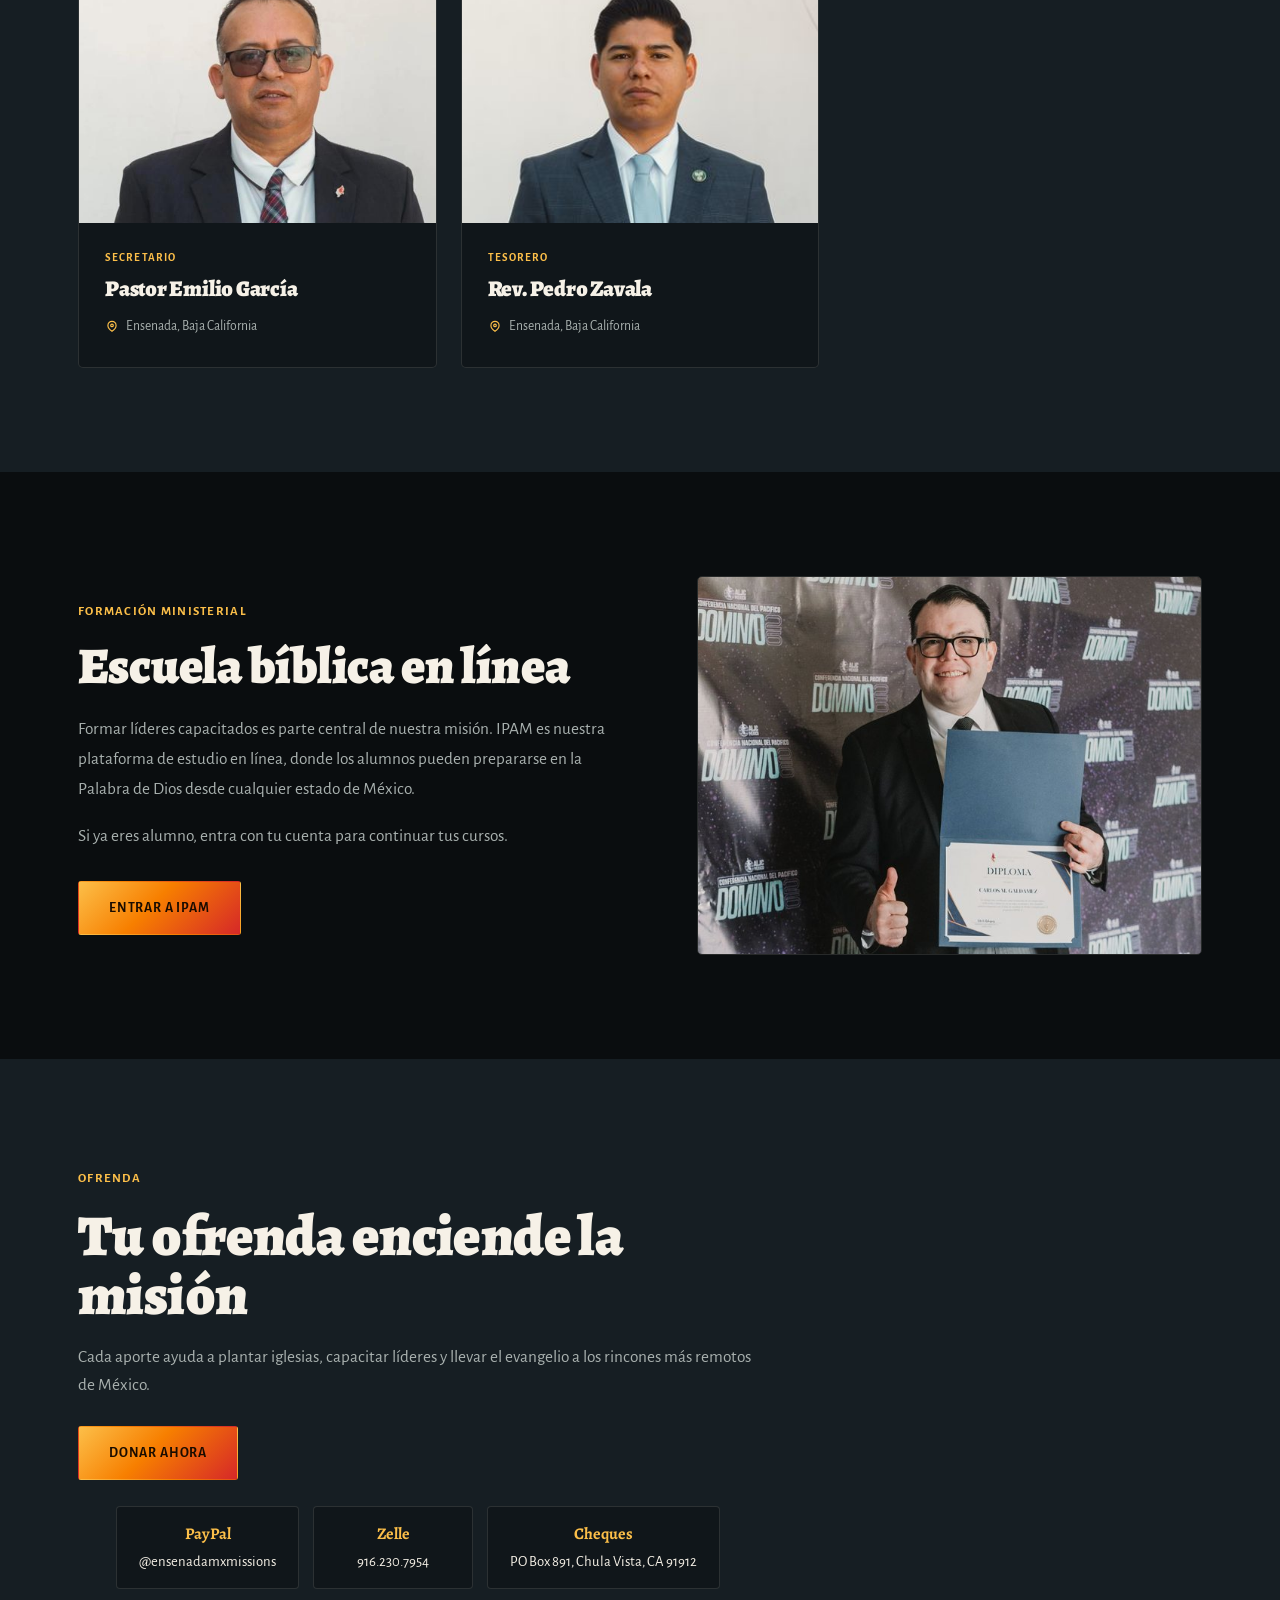
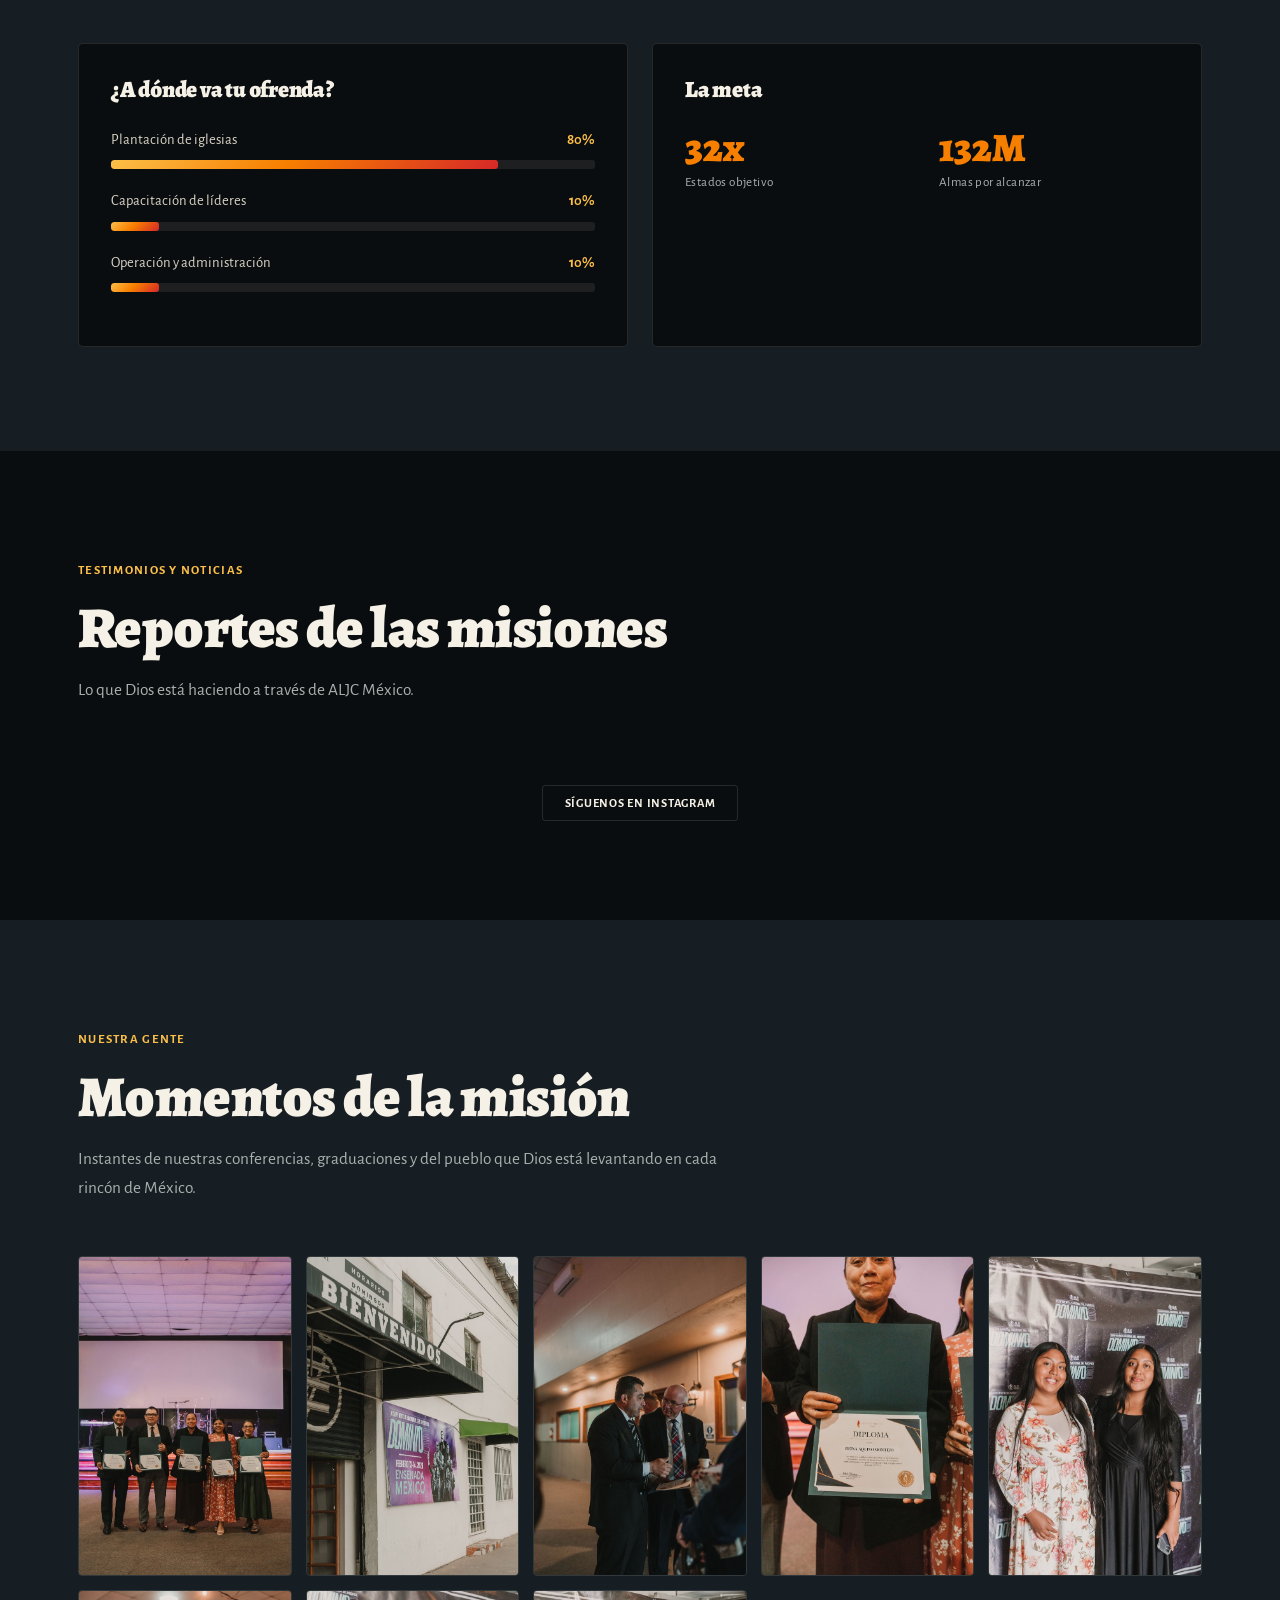
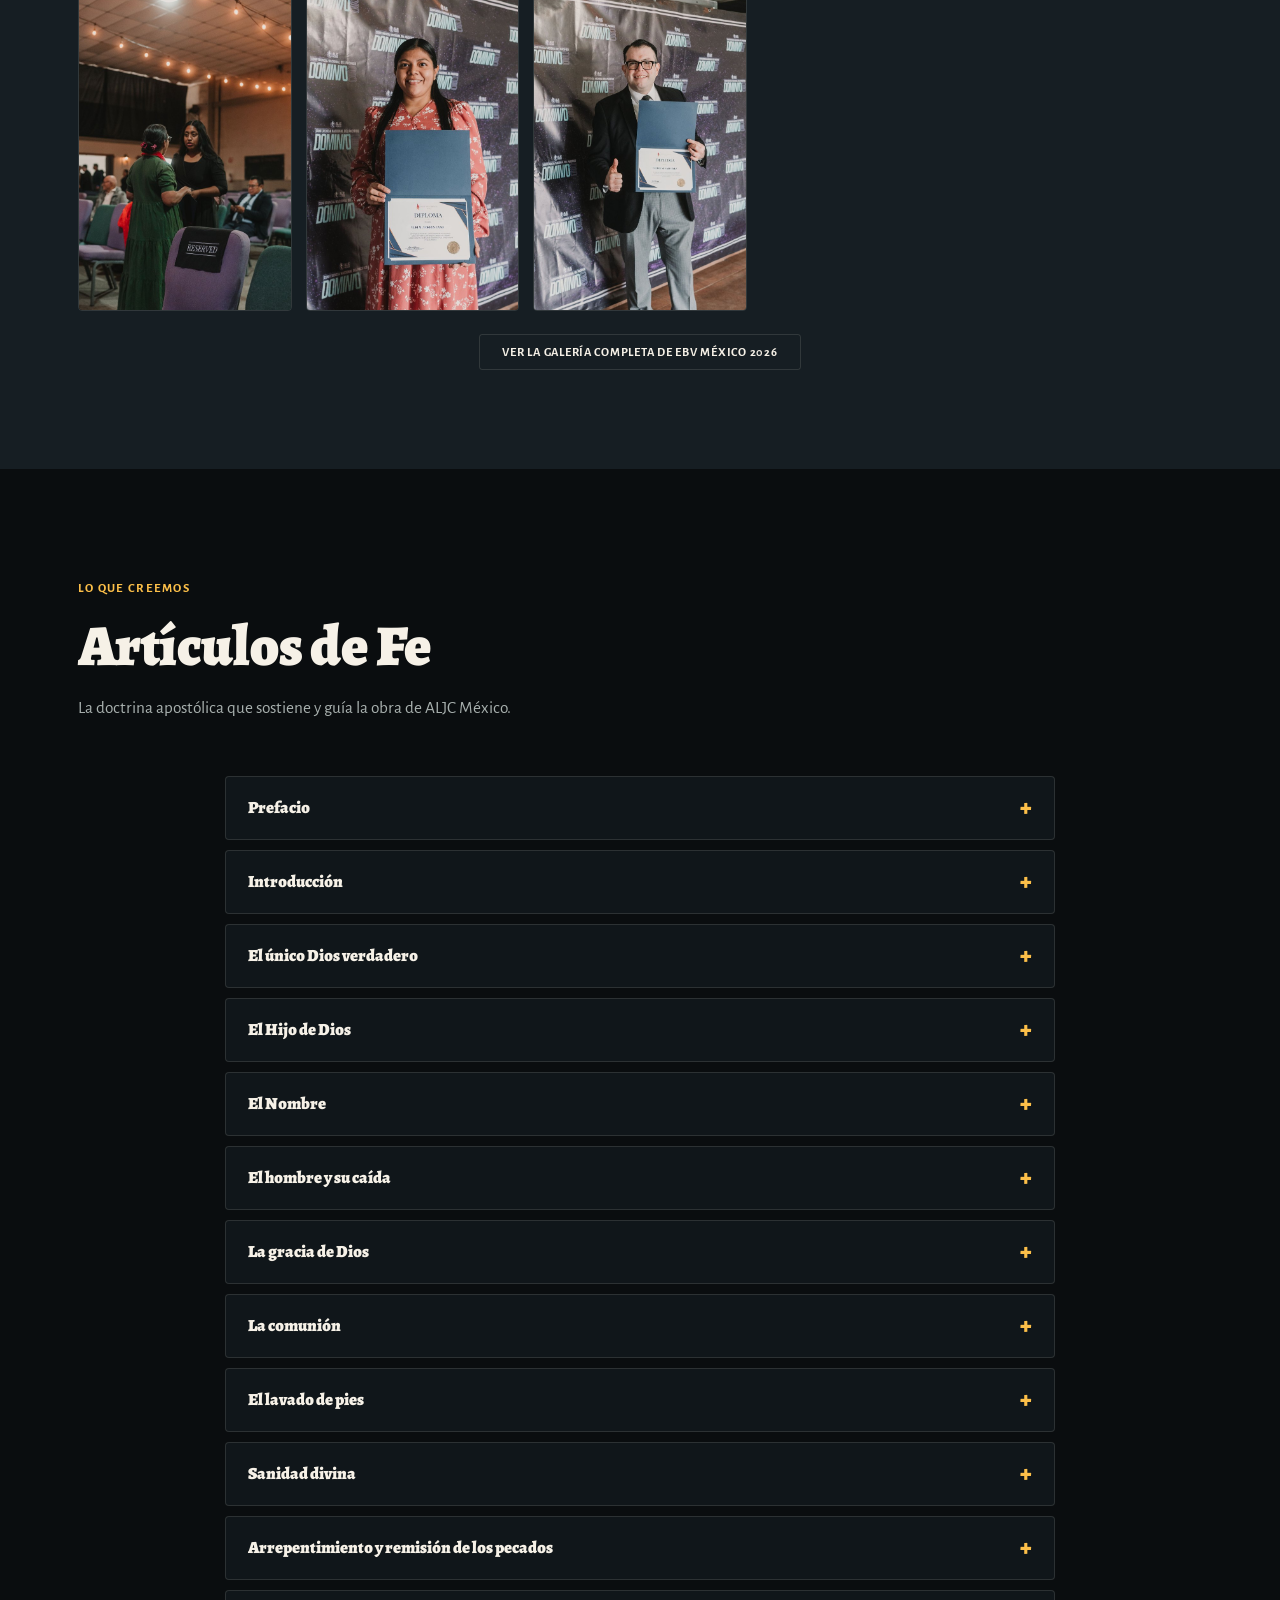
==== commit 291b48f5: "Replace the Obispo Presidente portrait New photo of Obispo Roberto Rodríguez with his wife, on the E" ====
--- a/index.html
+++ b/index.html
@@ -290,7 +290,7 @@
     <p class="council-sub reveal" data-i18n="leaders.councilSub">Asesores internacionales que supervisan y acompañan la obra en México.</p>
     <div class="leaders" id="councilGrid"></div>
     <div class="obispo reveal" style="margin-top:54px">
-      <div class="obispo-photo"><img src="assets/obispo.jpg" alt="Obispo Presidente de ALJC México"></div>
+      <div class="obispo-photo"><img src="assets/obispo.jpg?v=2" alt="Obispo Presidente de ALJC México con su esposa"></div>
       <div class="obispo-body">
         <span class="role" data-i18n="obispo.role">Obispo Presidente</span>
         <h3 data-i18n="obispo.name">Roberto Rodríguez</h3>
--- a/styles.css
+++ b/styles.css
@@ -1,23 +1,26 @@
 /* ALJC México — styles */
-.literature-main{padding:140px 0 90px}
-.literature-intro{padding-bottom:56px}
+.literature-main{padding:64px 0 72px}
+.wrap.literature-intro{padding-bottom:40px}
 .literature-intro h1{font-size:clamp(2.4rem,5vw,4.4rem);max-width:850px;margin:16px 0 24px}
 .literature-intro p{max-width:700px;color:var(--muted);font-size:1.2rem}
-.literature-feature{display:grid;grid-template-columns:1fr 1fr;gap:48px;align-items:center}
+.literature-feature{display:grid;grid-template-columns:minmax(0,1fr) minmax(0,1fr);gap:40px;align-items:center}
 .literature-art{display:block;width:100%;height:auto;border:1px solid var(--line);border-radius:18px}
+.wrap.literature-disciples{margin-top:48px;padding-top:48px;border-top:1px solid var(--line)}
+.literature-cover{max-height:540px;width:auto;max-width:100%;justify-self:center}
 .literature-feature h2{font-size:clamp(2rem,4vw,3.2rem);margin:14px 0}
 .literature-subtitle{color:var(--gold);font-size:1.2rem}
 .literature-author{margin:12px 0 20px;font-weight:700}
-.literature-feature .cta-row{justify-content:flex-start;flex-wrap:wrap;margin-top:28px}
+.literature-feature .cta-row{justify-content:flex-start;flex-wrap:wrap;gap:12px;margin-top:24px}
 .literature-note{font-size:.9rem;color:var(--muted);margin-top:18px}
-.literature-resources{padding-top:80px}
+.wrap.literature-resources{padding-top:56px}
 .literature-resources h2{font-size:2.4rem;margin-bottom:28px}
 .literature-grid{display:grid;grid-template-columns:1fr 1fr;gap:24px}
-.literature-card{background:var(--panel);border:1px solid var(--line);border-radius:18px;padding:32px}
+.literature-card{display:flex;flex-direction:column;align-items:flex-start;background:var(--panel);border:1px solid var(--line);border-radius:18px;padding:28px}
 .literature-card h3{font-size:1.8rem;margin:10px 0 18px}
 .literature-card p{color:var(--muted);margin-bottom:24px}
-@media(max-width:860px){.literature-feature{grid-template-columns:1fr;gap:30px}.literature-art{max-width:600px}.literature-grid{grid-template-columns:1fr}}
-@media(max-width:480px){.literature-main{padding-top:112px}.literature-card{padding:24px}.literature-feature .btn{width:100%;text-align:center}.literature-intro{padding-bottom:32px}}
+.literature-card .btn{display:inline-flex;justify-content:center;margin-top:auto}
+@media(max-width:860px){.literature-main{padding-top:48px}.literature-feature{grid-template-columns:1fr;gap:28px}.literature-art{max-width:540px;justify-self:center}.literature-grid{grid-template-columns:1fr}.wrap.literature-disciples{margin-top:40px;padding-top:40px}}
+@media(max-width:480px){.literature-main{padding:32px 0 48px}.literature-card{padding:24px}.literature-feature .btn{width:100%;text-align:center}.wrap.literature-intro{padding-bottom:32px}.wrap.literature-resources{padding-top:40px}.literature-cover{max-height:400px}.literature-feature{gap:24px}}
 :root{
     --ink:#0A0D0F;
     --panel:#10161A;
